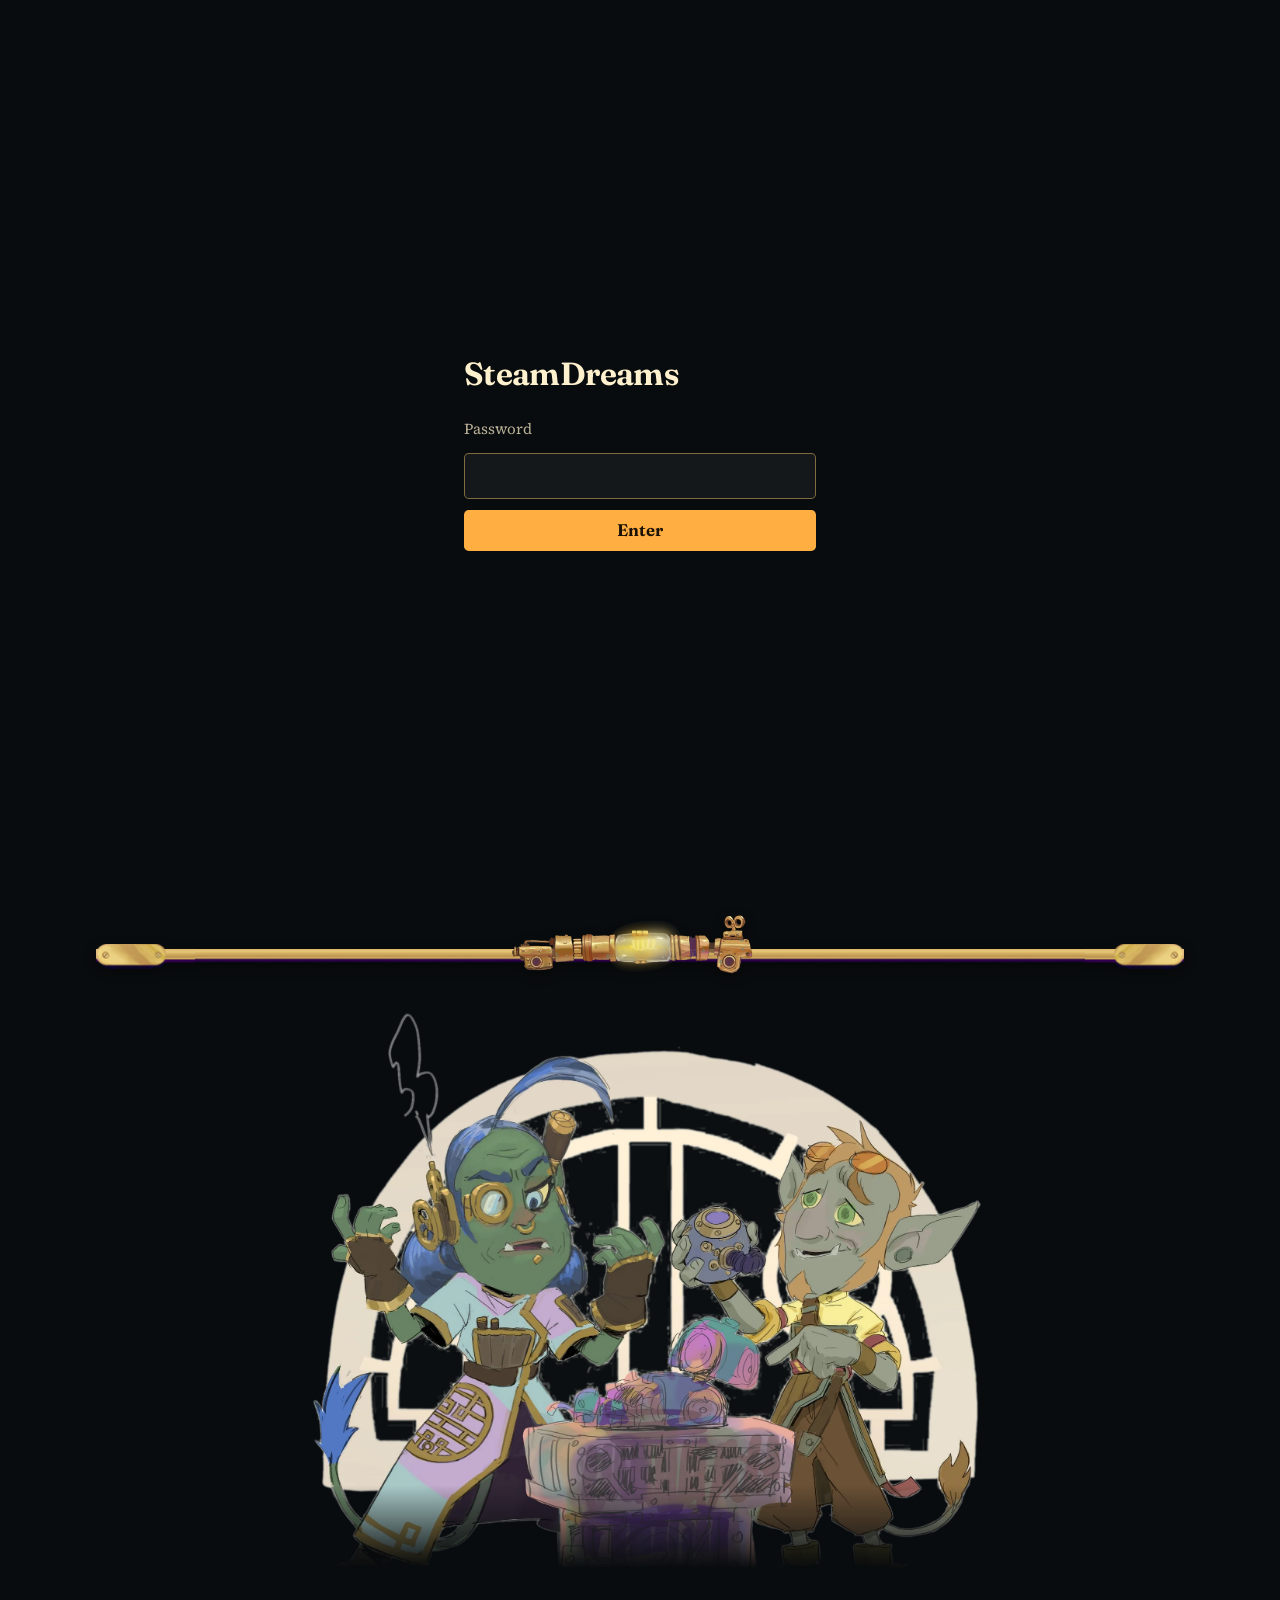
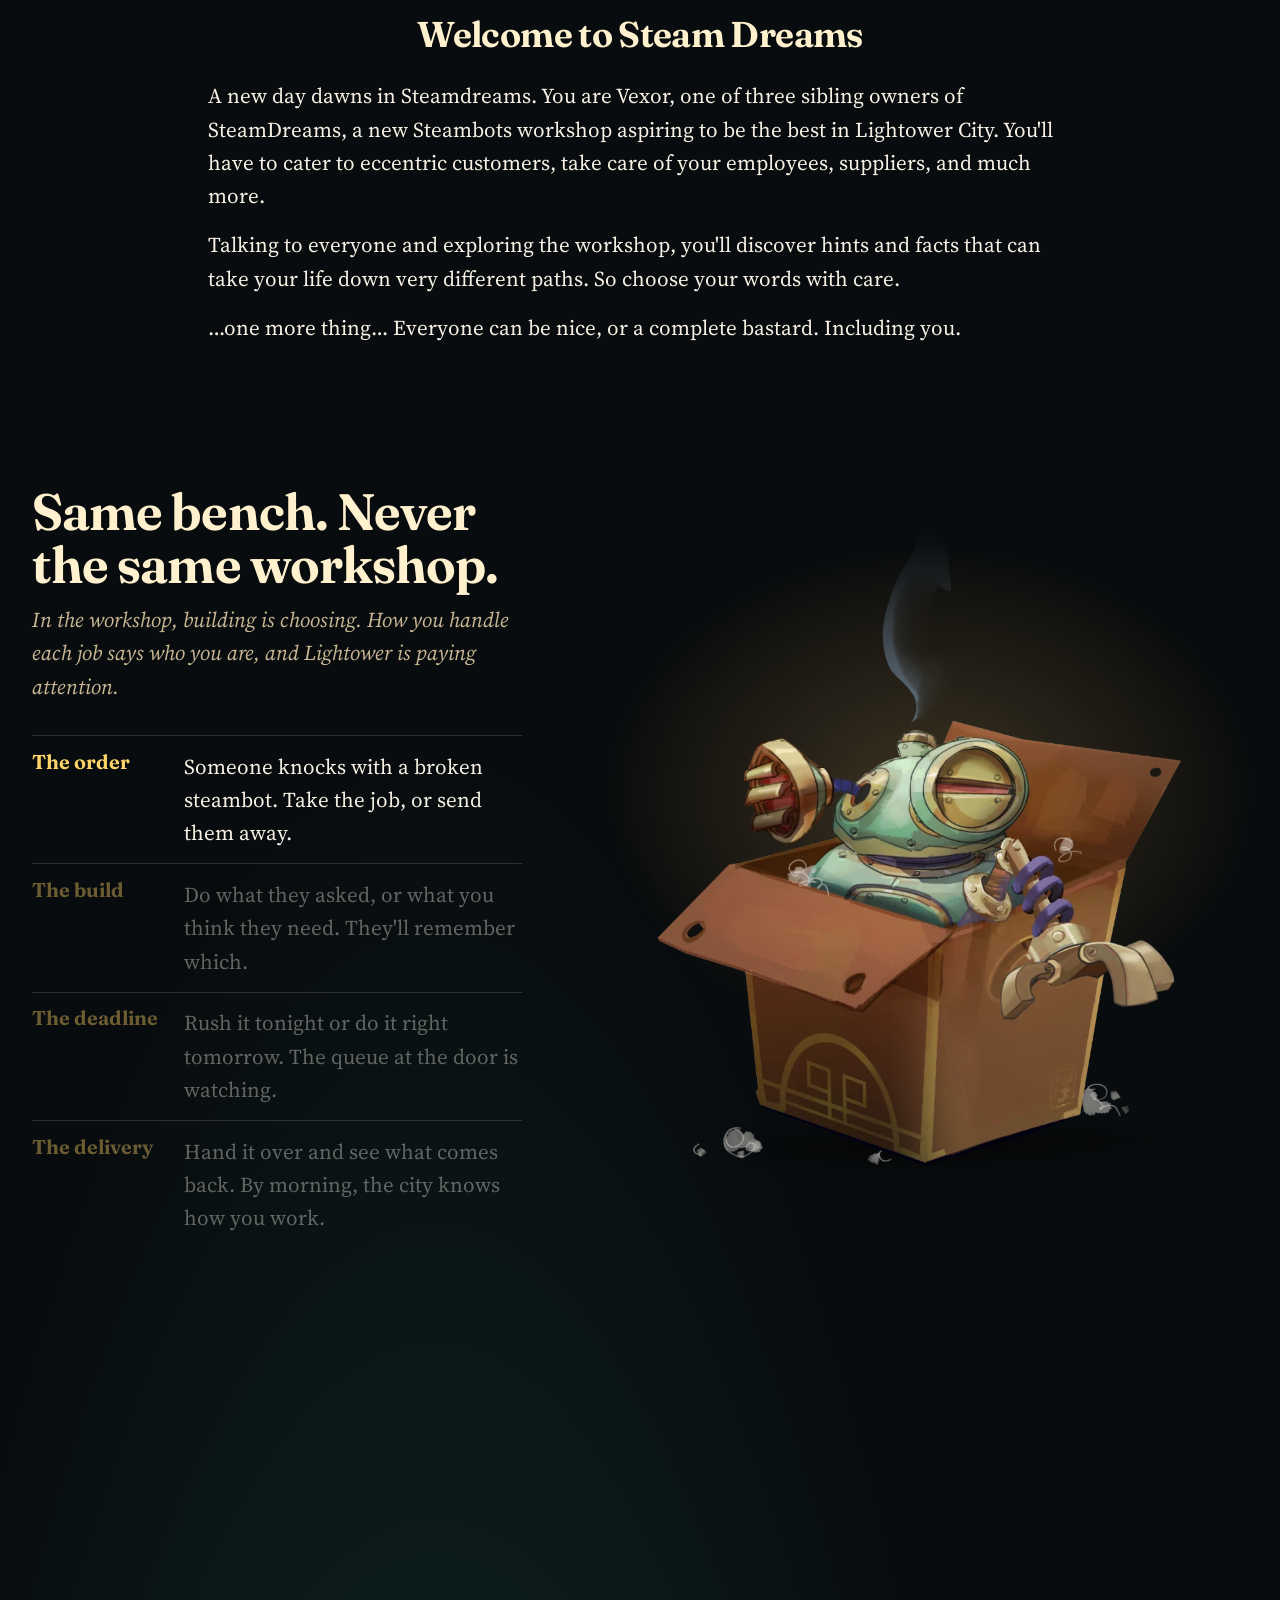
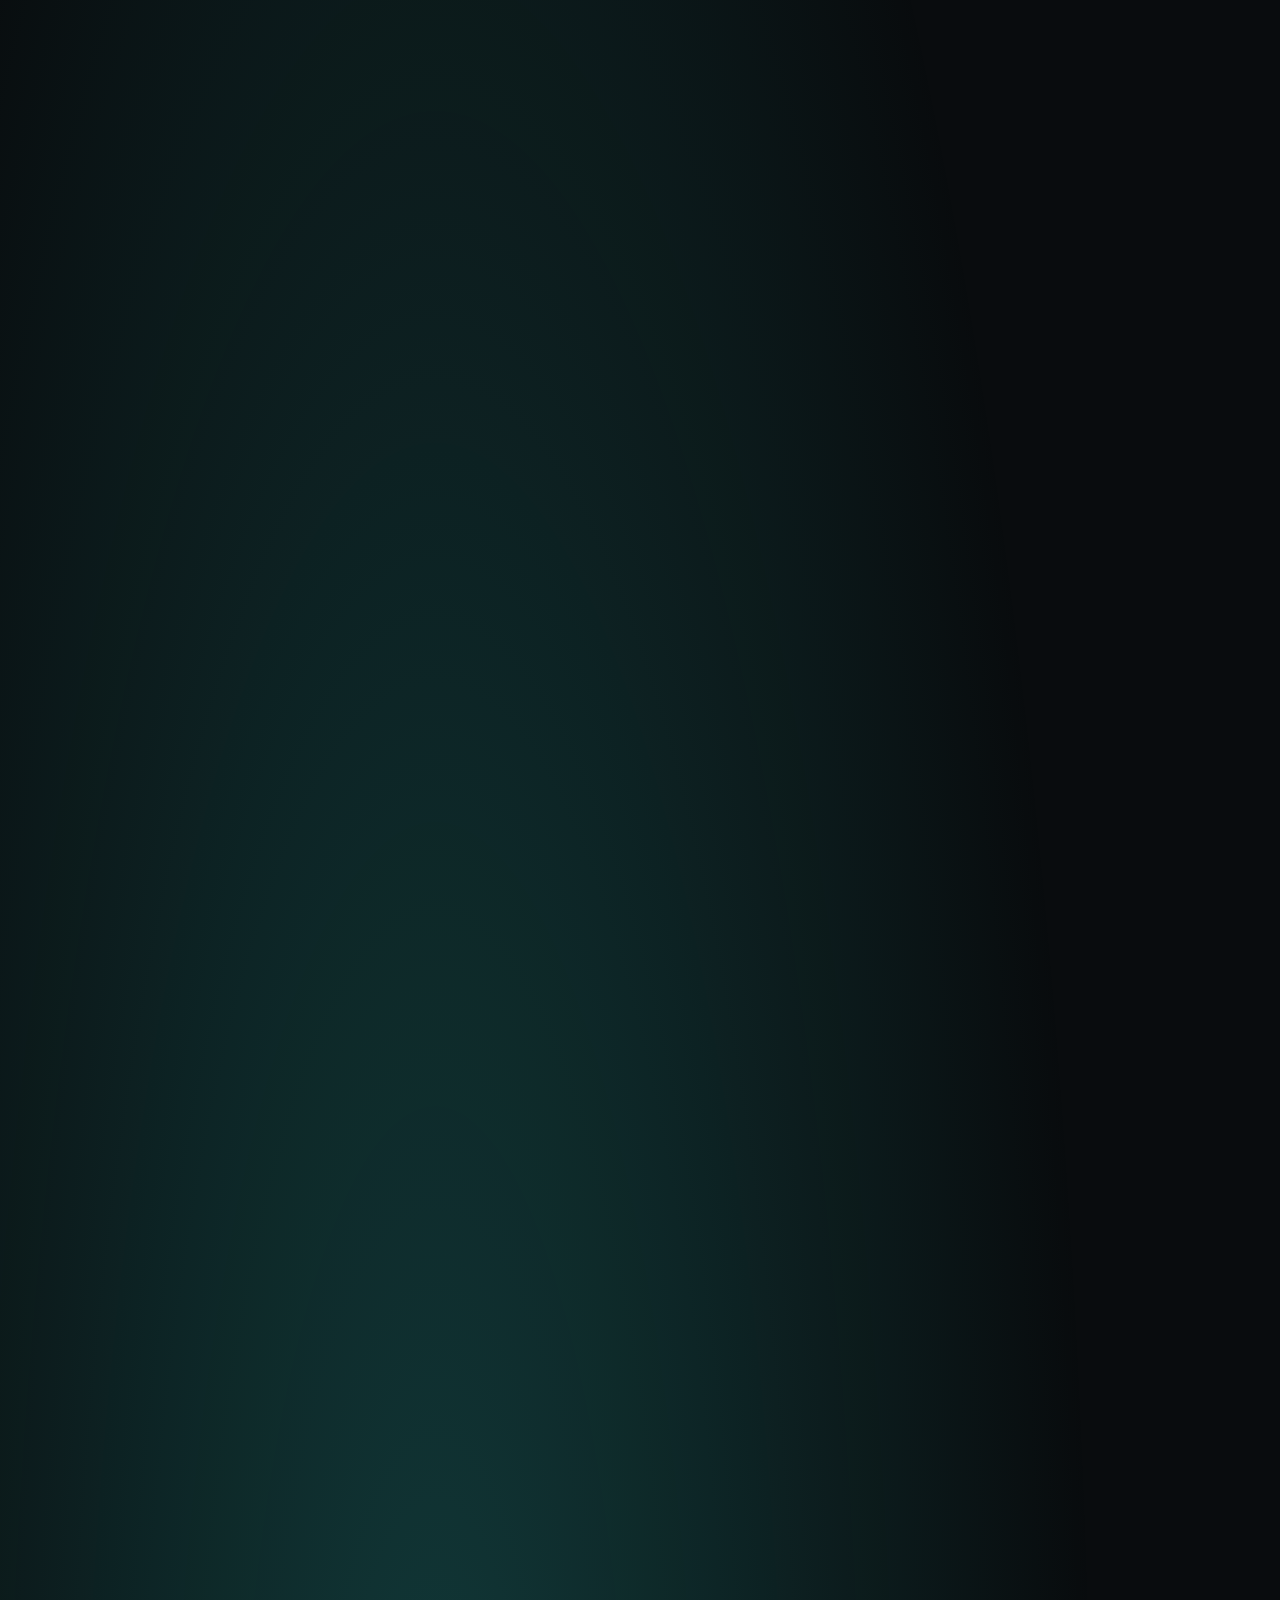
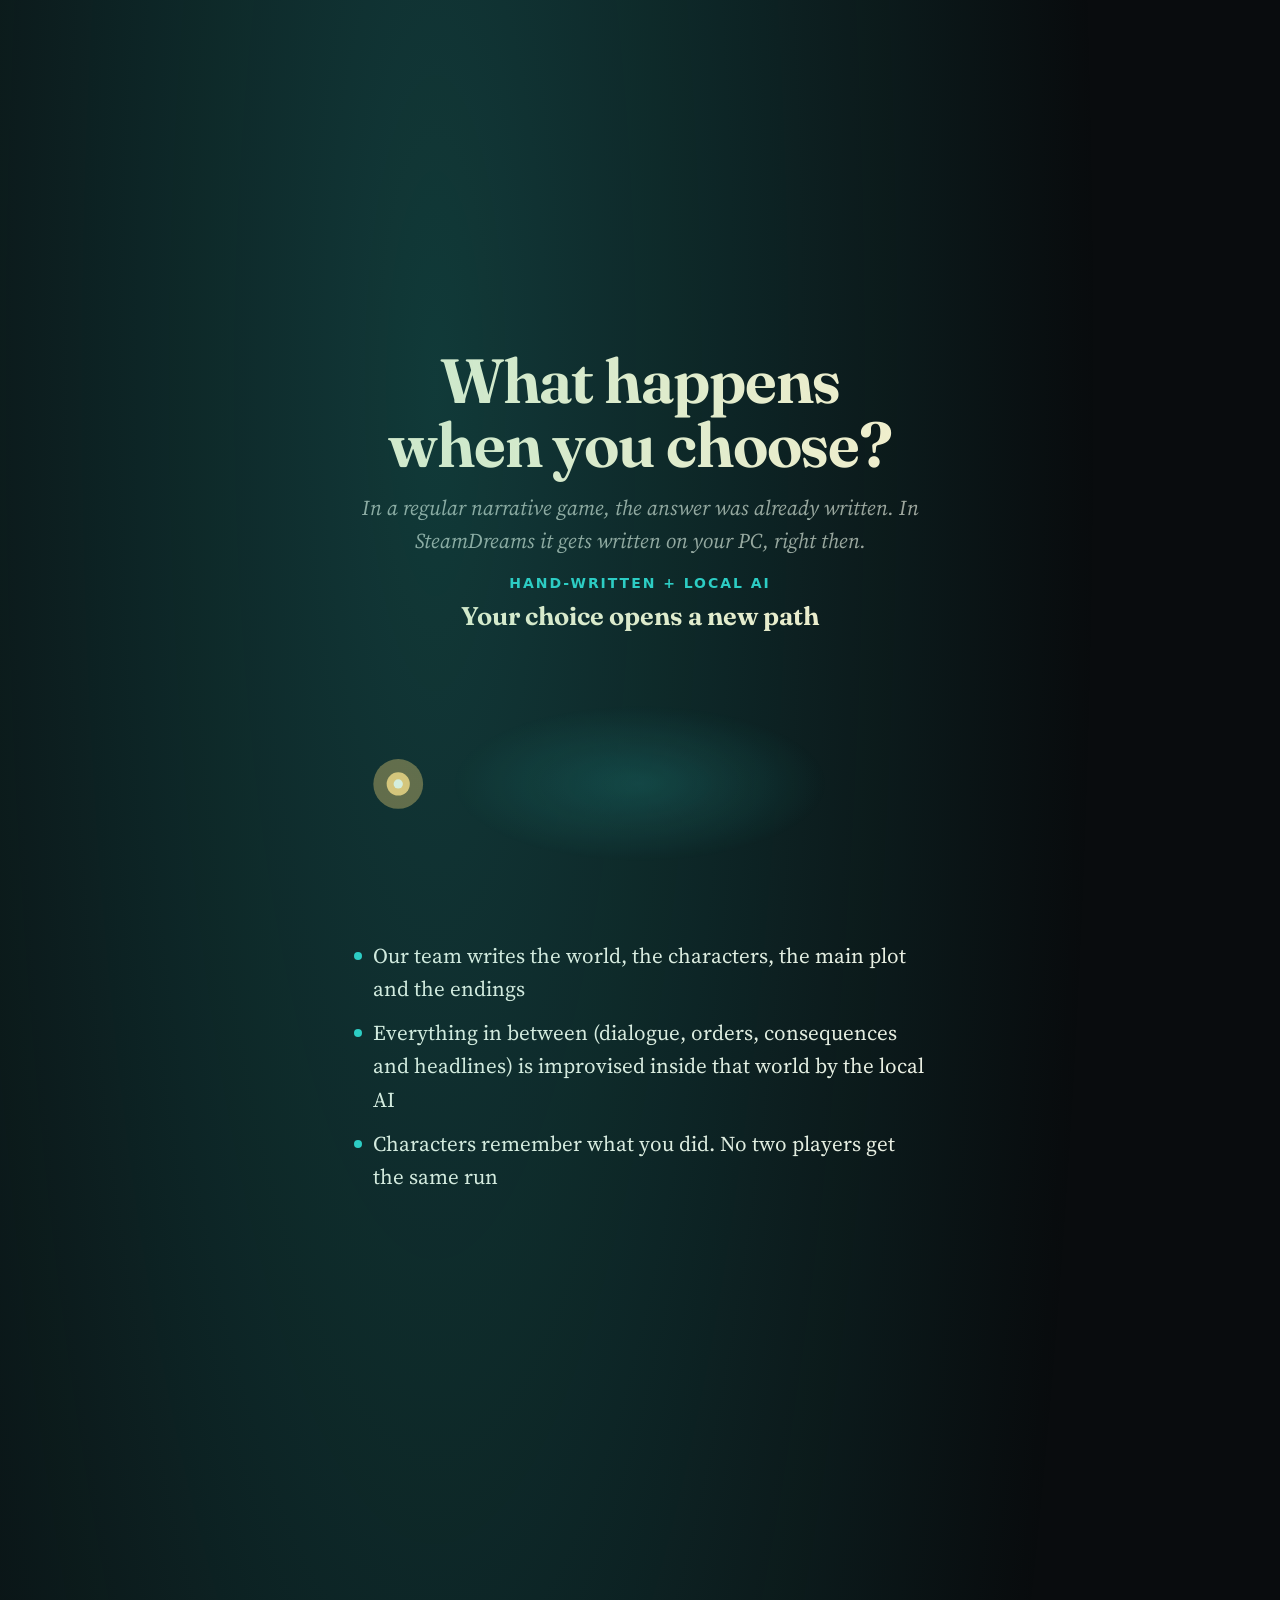
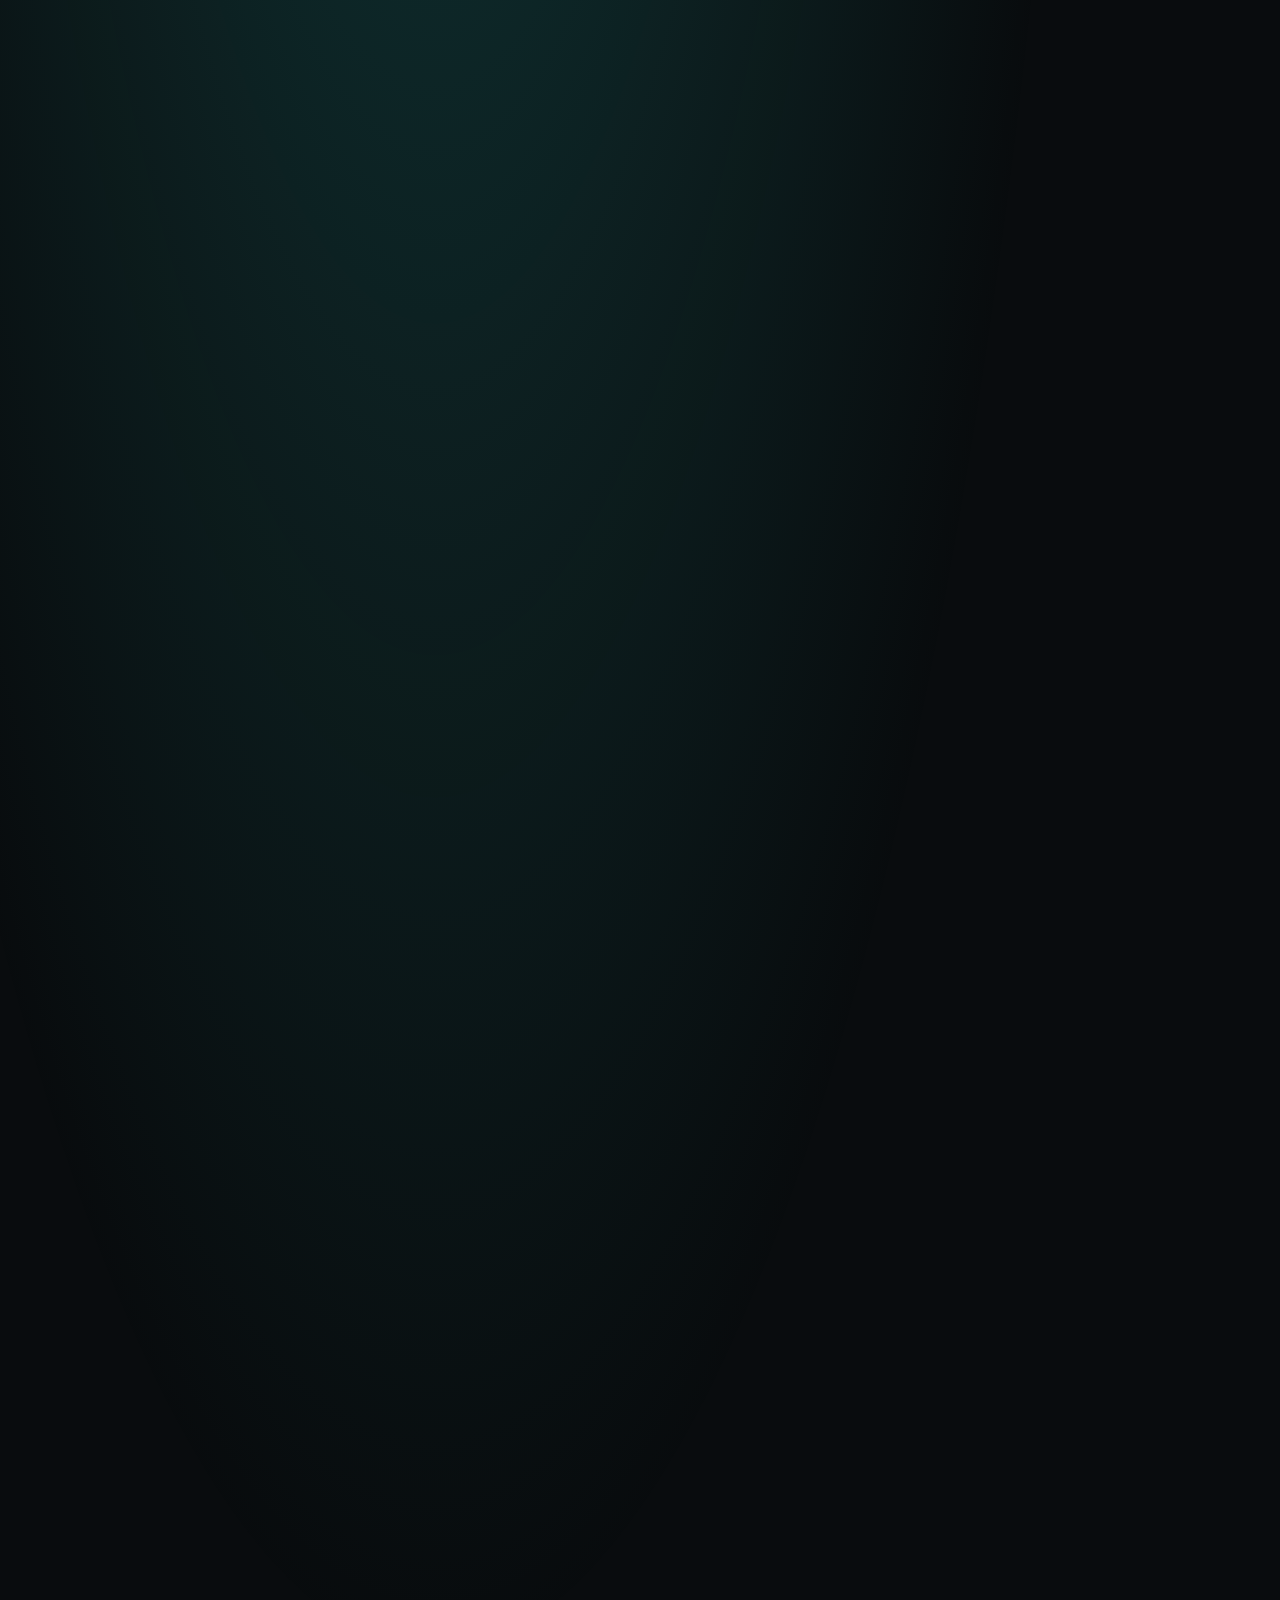
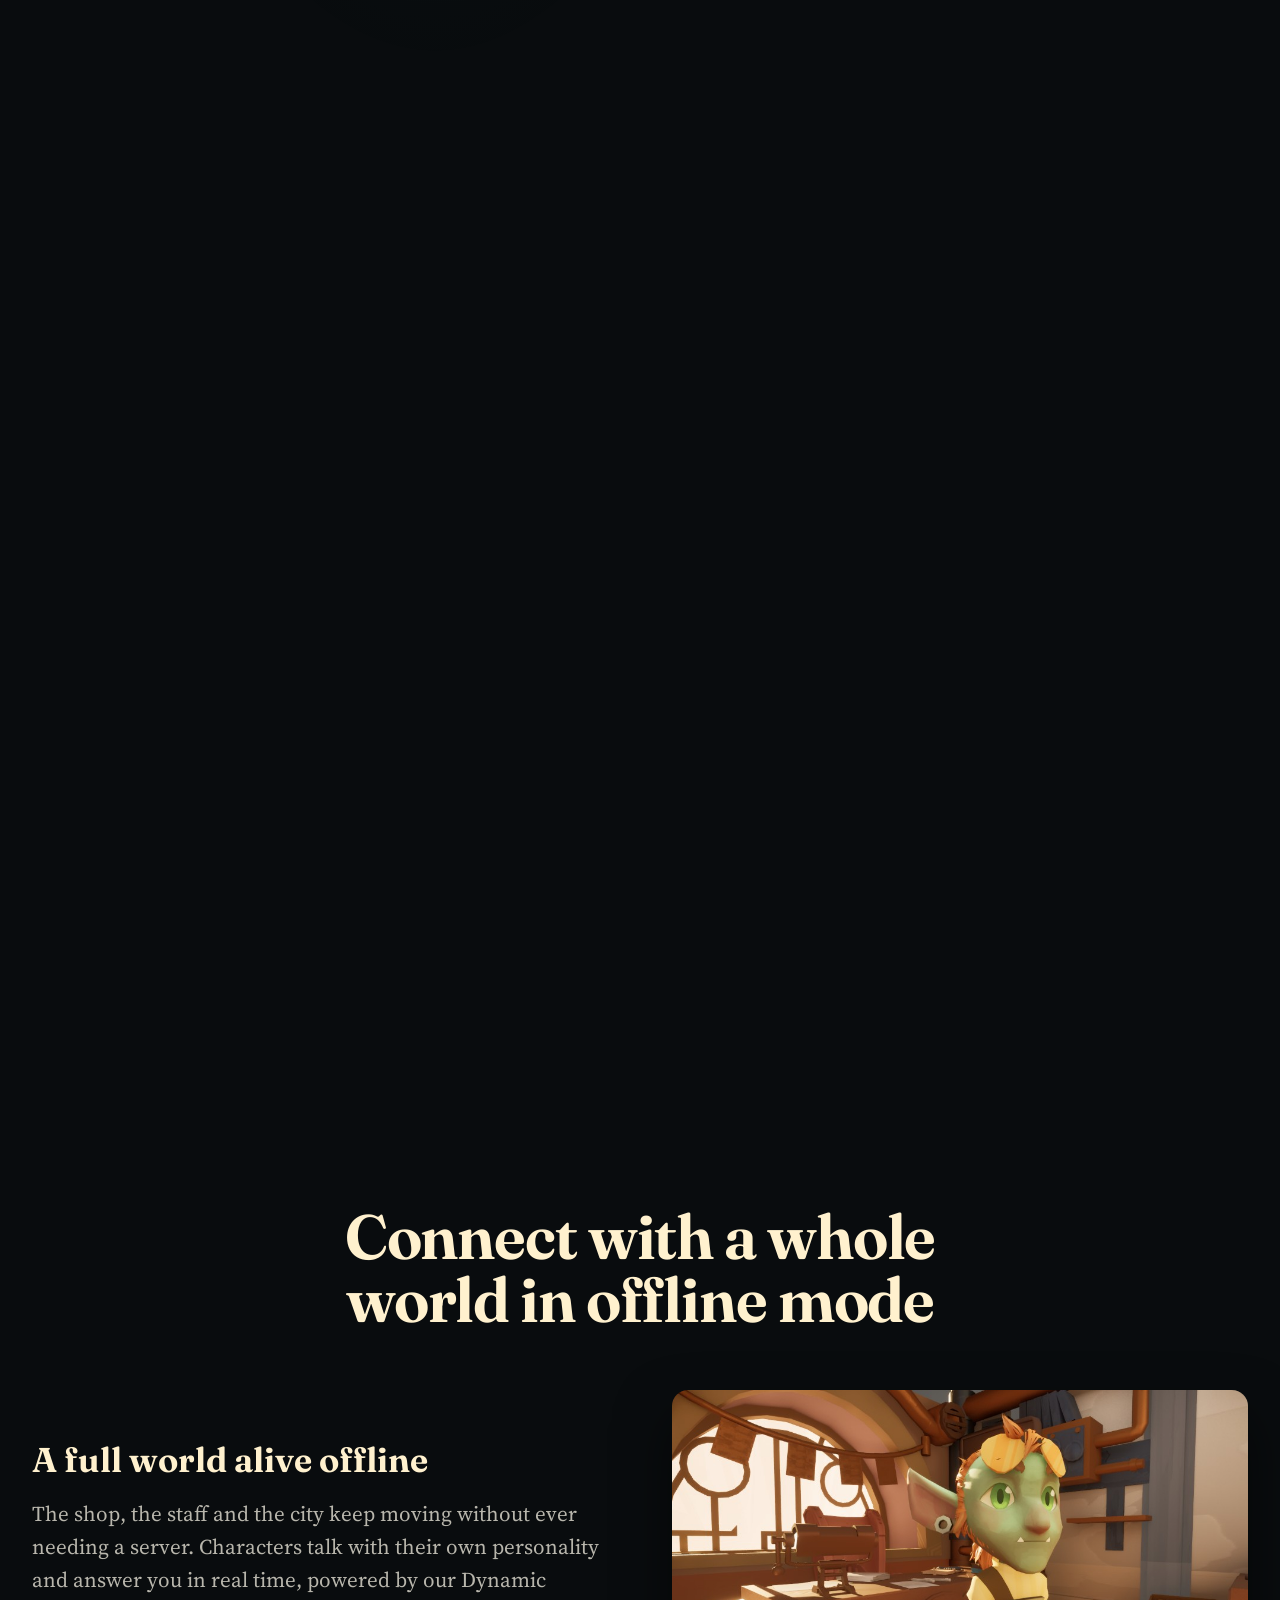
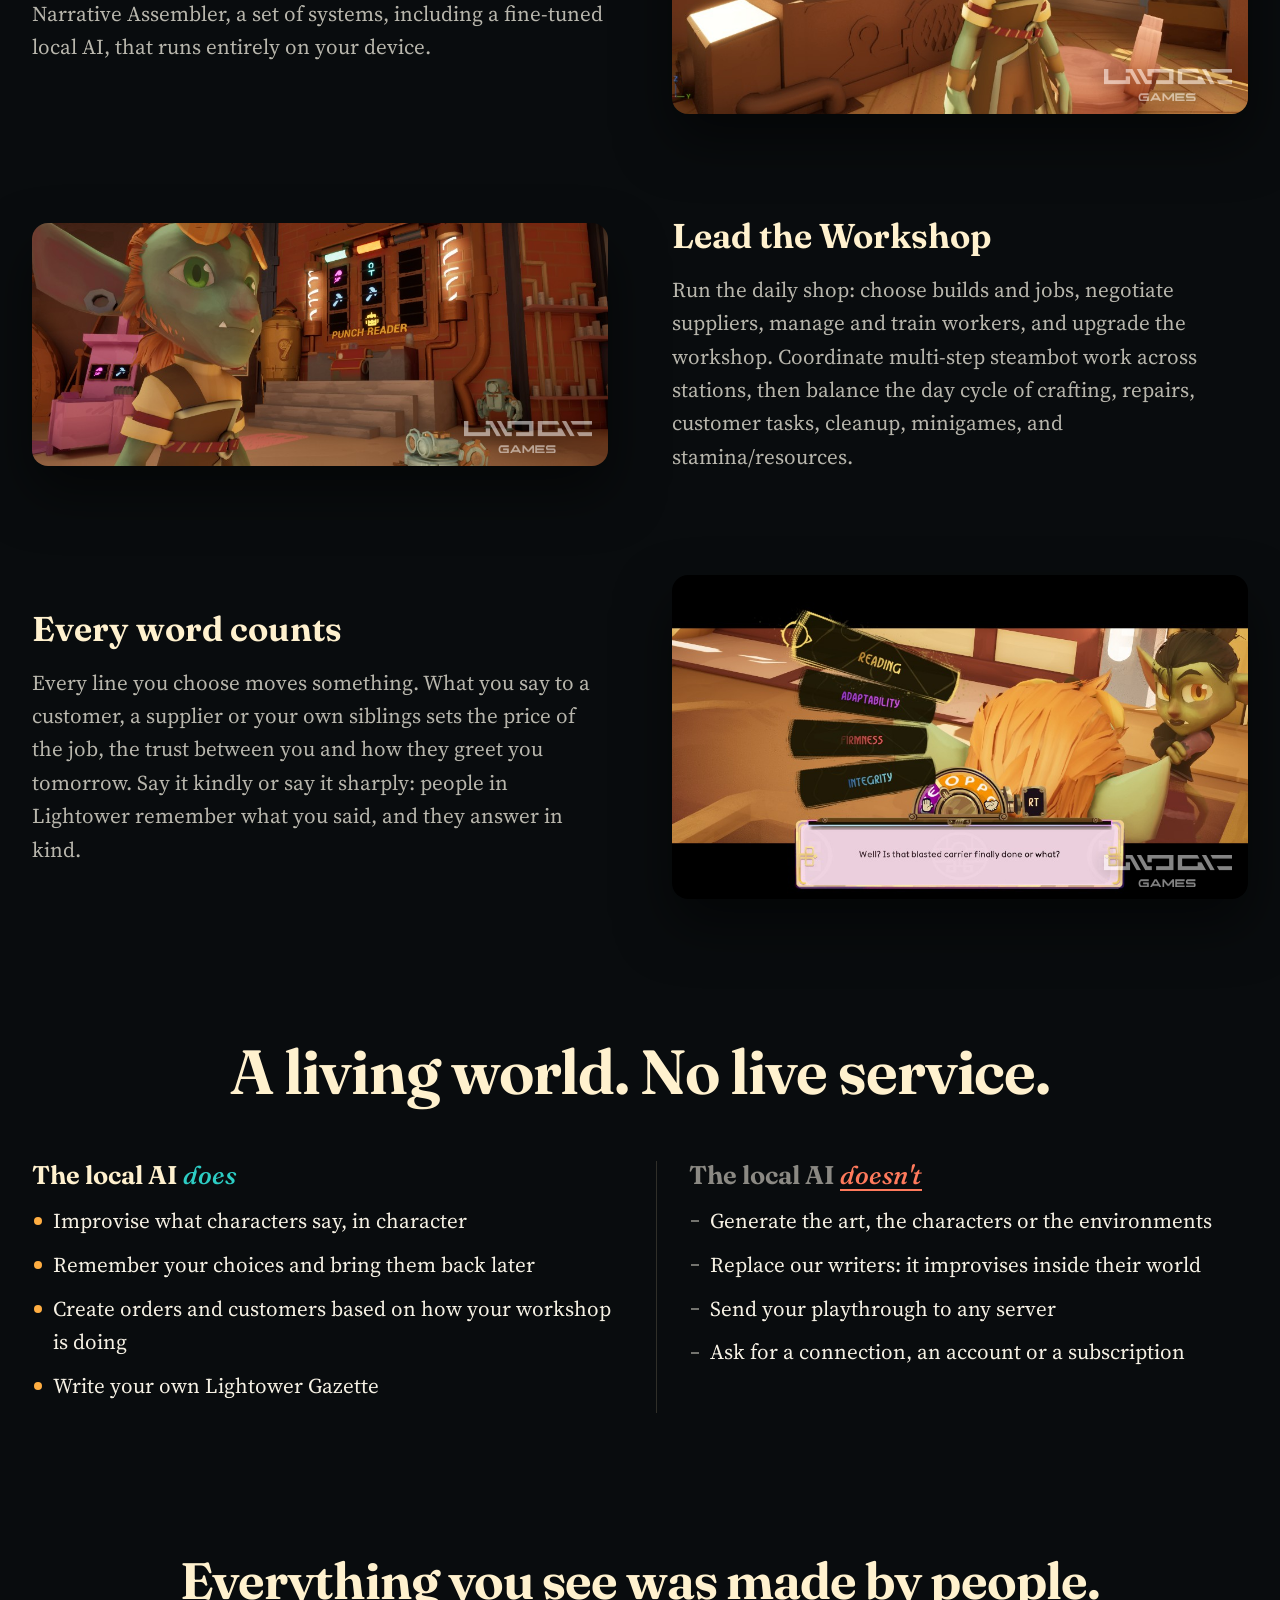
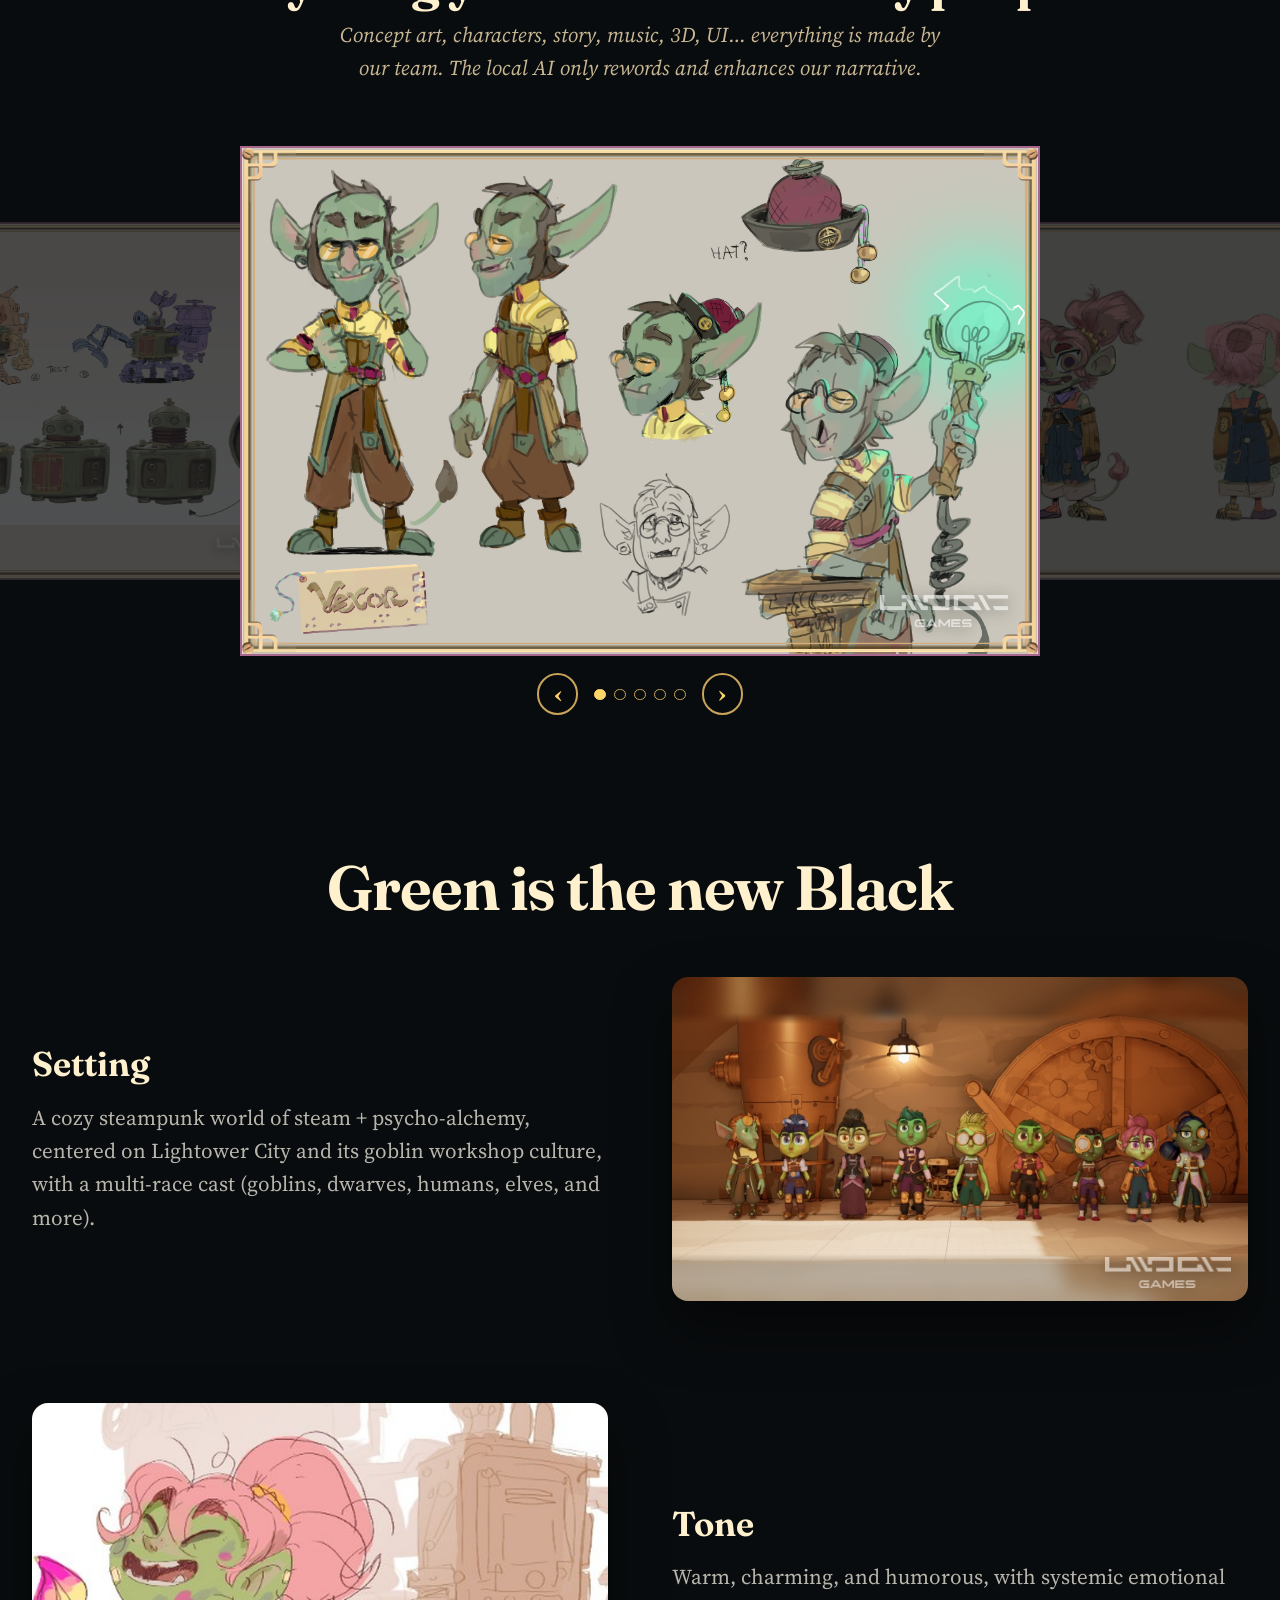
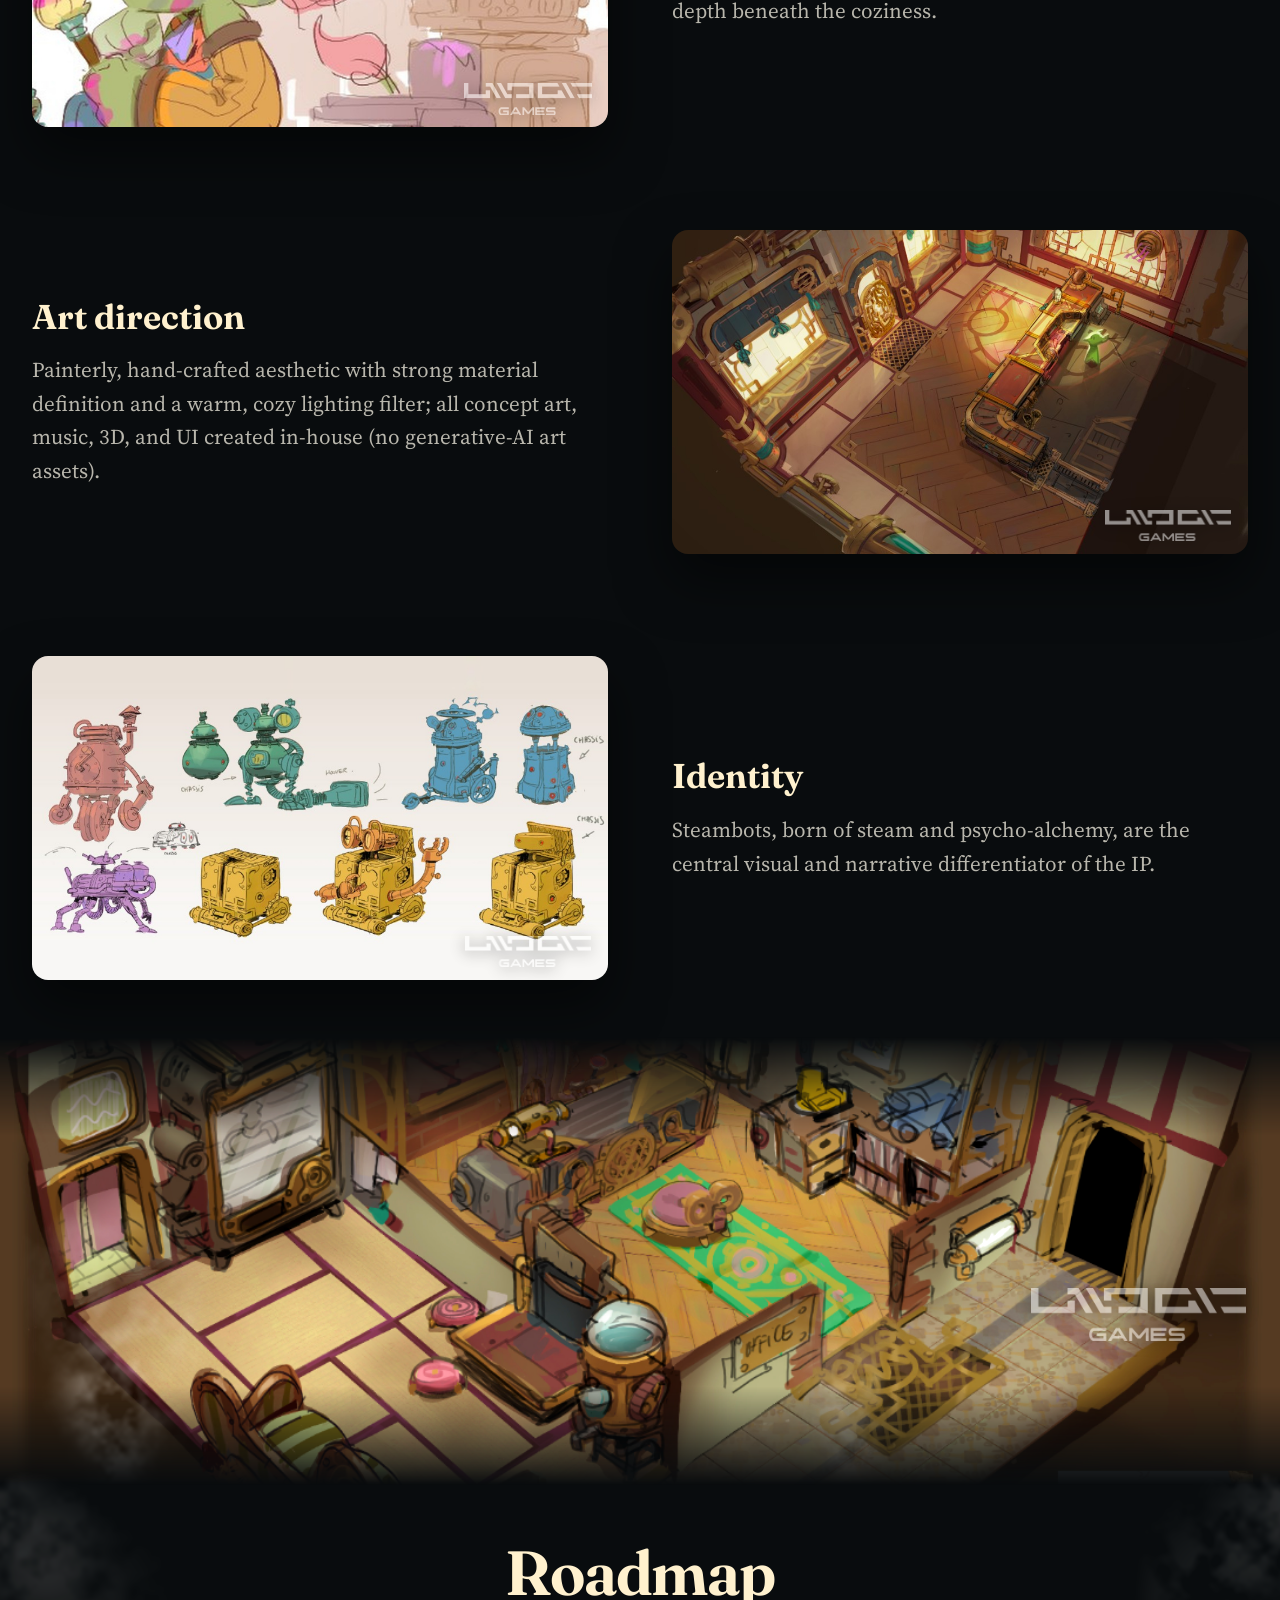
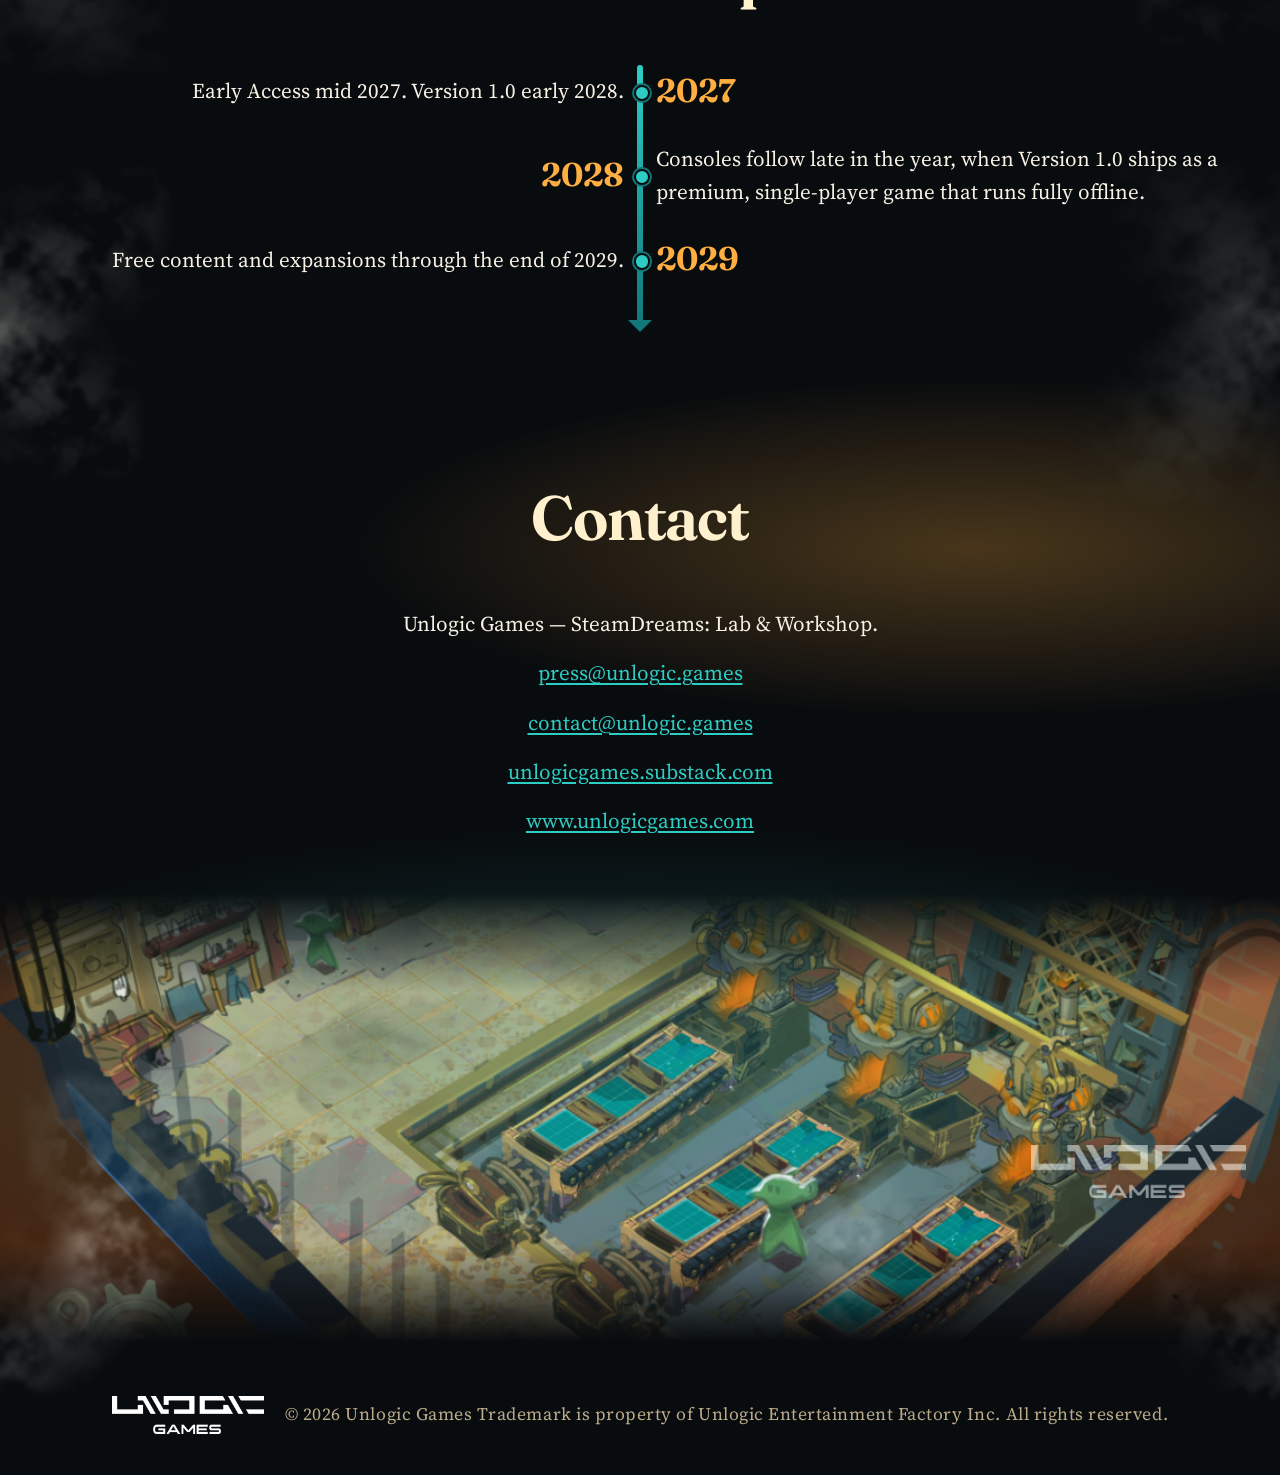
==== new/index.html @ 9e885c97 "Deploying to gh-pages from @ UNLOGIC-GAMES/unlogic.games@b2a26cf9a9a6cd92a56a789d0e7408a5c444cd74 🚀" ====
<!DOCTYPE html>
<html lang="en">
<head>
  <meta charset="utf-8">
  <meta name="viewport" content="width=device-width, initial-scale=1, viewport-fit=cover">
  <meta name="robots" content="noindex">
  <title>SteamDreams: Lab &amp; Workshop</title>
  <link rel="icon" href="favicon.ico?v=2" sizes="any">
  <link rel="shortcut icon" href="favicon.ico?v=2">
  <link rel="icon" type="image/png" sizes="32x32" href="assets/favicon-32.png?v=2">
  <link rel="icon" type="image/png" sizes="48x48" href="assets/favicon-48.png?v=2">
  <link rel="apple-touch-icon" sizes="180x180" href="assets/apple-touch-icon.png">
  <style>
    @font-face {
      font-family: Fraunces; font-style: normal; font-weight: 500 700; font-display: block;
      src: url(assets/fonts/fraunces-normal.woff2) format('woff2');
    }
    @font-face {
      font-family: Fraunces; font-style: italic; font-weight: 500; font-display: block;
      src: url(assets/fonts/fraunces-italic.woff2) format('woff2');
    }
    @font-face {
      font-family: "Source Serif 4"; font-style: normal; font-weight: 400 700; font-display: block;
      src: url(assets/fonts/source-serif-normal.woff2) format('woff2');
    }
    @font-face {
      font-family: "Source Serif 4"; font-style: italic; font-weight: 400; font-display: block;
      src: url(assets/fonts/source-serif-italic.woff2) format('woff2');
    }

    :root {
      --ink: #090c0e;
      --paper: #f6f1e4;
      --teal: #2dcdc4;
      --teal-deep: #12787c;
      --amber: #ffae42;
      --art-cream: #fff1ce;
      --mauve: #a8678f;
      --rail: min(76rem, calc(100% - 1.6rem));
      --block-gap: 2.8rem;
      --plate-hang: 2.8rem;
      --section-gap: clamp(5rem, 11vw, 9.5rem);
      --card-pad-y: clamp(1.6rem, 3vw, 2.4rem);
      --card-pad-x: clamp(1.2rem, 2.6vw, 2rem);
      --font-display: "Fraunces", "Iowan Old Style", Georgia, serif;
      --font-body: "Source Serif 4", "Iowan Old Style", Georgia, serif;
      /* One roman display weight. The italic cut of Fraunces is only 500,
         and Source Serif emphasis stops a step under the titles. */
      --display-weight: 650;
      --italic-weight: 500;
      --emphasis-weight: 600;
      --display-track: -0.018em;
    }
    * { box-sizing: border-box; }
    html, body { margin: 0; padding: 0; }
    /* Layout is sized in rem for a 1920px-wide screen. Past that, the root
       size grows with the viewport so 2K and 4K get the same composition. */
    html { font-size: clamp(100%, 100vw / 120, 200%); }
    html { scroll-behavior: smooth; }
    body {
      background: var(--ink);
      color: var(--paper);
      font-family: var(--font-body);
      font-weight: 400;
      font-size: clamp(1.14rem, 0.5vw + 1.04rem, 1.32rem);
      line-height: 1.58;
      font-synthesis: none;
      -webkit-font-smoothing: antialiased;
      -webkit-print-color-adjust: exact;
      print-color-adjust: exact;
    }
    /* Night workshop: one soot field for the whole scroll. The cream
       mid-page was eating the journal cards; lamps and grain sit behind
       them so the parchment reads as a page held up in the dark. */
    body::before {
      content: "";
      position: fixed; inset: 0; z-index: 0; pointer-events: none;
      background:
        radial-gradient(70rem 38rem at 8% 10%, rgba(255, 174, 66, .34), transparent 58%),
        radial-gradient(54rem 42rem at 94% 46%, rgba(20, 150, 148, .32), transparent 54%),
        radial-gradient(46rem 26rem at 48% 92%, rgba(45, 205, 196, .2), transparent 50%),
        radial-gradient(120% 85% at 50% 35%, transparent 48%, rgba(0, 0, 0, .32) 100%);
    }
    body::after {
      content: "";
      position: fixed; inset: 0; z-index: 0; pointer-events: none;
      opacity: .12; mix-blend-mode: overlay;
      background-image: url("data:image/svg+xml,%3Csvg xmlns='http://www.w3.org/2000/svg' width='180' height='180'%3E%3Cfilter id='n'%3E%3CfeTurbulence type='fractalNoise' baseFrequency='.85' numOctaves='4' stitchTiles='stitch'/%3E%3C/filter%3E%3Crect width='100%25' height='100%25' filter='url(%23n)'/%3E%3C/svg%3E");
    }

    .stack { position: relative; z-index: 1; width: 100%; overflow-x: clip; }

    /* Sections replace the old A4 sheets: they grow with their copy and
       share one long colour run, so the landing still reads as one scroll. */
    .page {
      position: relative;
      width: 100%;
      overflow-x: clip;
      overflow-y: visible;
    }
    .page.hero { overflow: hidden; }
    .p1, .p2, .p3 { background: transparent; }
    .p4 { background: transparent; padding-bottom: 1.2rem; }

    h1, h2 {
      font-family: var(--font-display); font-weight: var(--display-weight);
      letter-spacing: var(--display-track); margin: 0;
    }
    h1 { margin: 0; }
    .logo {
      display: block; width: var(--logo-w); max-width: 100%; height: auto; margin-inline: auto;
      filter: drop-shadow(0 0.2rem 0.3rem rgba(56, 0, 85, .22));
    }
    h2 { font-size: clamp(1.9rem, 3.4vw, 2.7rem); line-height: 1.05; color: var(--paper); }
    p { margin: 0 0 0.85em; }
    p:last-child { margin-bottom: 0; }
    em { font-style: italic; color: var(--amber); }
    .k { font-weight: var(--emphasis-weight); color: var(--amber); }
    .strap { display: block; width: min(27rem, 42vw); height: auto; margin: 0 auto; }

    .rail {
      position: relative; z-index: 12;
      width: var(--rail);
      margin-inline: auto;
    }
    .pair { display: grid; grid-template-columns: 1fr 1fr; gap: 1.4rem; align-items: stretch; }
    .pair .pane { display: flex; flex-direction: column; min-height: 0; }
    .pair .pane > .card { flex: 1; }
    .cols { column-count: 2; column-gap: 1.6rem; }
    .cols p { break-inside: auto; orphans: 2; widows: 2; }

    .card {
      position: relative;
      border-style: solid; border-color: transparent;
      border-width: var(--card-pad-y) var(--card-pad-x);
      border-image: url(assets/images/ui/journal-page.png) 156 101 107 128 fill / var(--card-pad-y) var(--card-pad-x) / 0 stretch;
      color: #1b2124;
    }
    .card p { margin-bottom: 0.75em; }
    .card h2 {
      color: #c44a16; font-size: clamp(1.75rem, 2.8vw, 2.25rem); margin-bottom: 0.7em;
      text-align: center; text-wrap: balance;
    }
    /* Plate sits on the parchment's top edge: a little brass above the
       card, a little cream under it, and the copy starts below the plate
       so the title never covers a line. Pair cards use the same cap —
       a full-pane plate is tall enough to swallow the first paragraph. */
    .card h2.plated {
      position: absolute; left: 50%;
      top: calc(-1 * var(--card-pad-y));
      width: min(40rem, 84%); margin: 0;
      transform: translate(-50%, -40%);
      z-index: 3;
    }
    .card:has(> h2.plated) { padding-top: 7.4rem; }
    .pair .card h2.plated { width: min(32rem, 92%); }
    .card h2.plated > img { display: block; width: 100%; }
    .card h2.plated > span {
      position: absolute; left: 13%; right: 13%; top: 21%; bottom: 23%;
      display: flex; align-items: center; justify-content: center;
      text-align: center; text-wrap: balance;
      font-size: clamp(1.45rem, 2.5vw, 2.05rem); line-height: 1.18;
      font-style: italic; font-weight: var(--italic-weight);
      color: #ffd56a; letter-spacing: 0.012em;
      text-shadow: 0 0 0.55em rgba(255, 196, 80, .45);
    }
    .card .k { color: #c44a16; }
    .card em { color: var(--teal-deep); }
    .card a {
      color: var(--teal-deep);
      text-decoration: underline;
      text-underline-offset: 0.14em;
      text-decoration-thickness: 0.08em;
      word-break: break-word;
    }
    .card a:hover { color: #c44a16; }
    .card .turn { margin-bottom: 0.5em; }
    .card .aside { font-style: italic; color: #5d5347; margin-bottom: 0.15em; }

    .concepts { display: flex; flex-direction: column; gap: 1.8rem; }
    .concept {
      display: flex;
      gap: 1rem 1.3rem;
      align-items: center;
      margin: 0;
    }
    .concept:nth-child(even) { flex-direction: row-reverse; }
    .concept-copy, .concept .shots { flex: 1 1 0; min-width: 0; }
    /* Sub-header from the PSD: dashed rule above, pink-to-teal brush
       swiped behind the words only. */
    .concept-copy h3 {
      margin: 0 0 0.5em;
      padding-top: 0.55em;
      background: url(assets/images/ui/dash.png) left top / auto 0.22rem repeat-x;
      font-family: var(--font-display);
      font-weight: var(--display-weight);
      font-size: clamp(1.72rem, 2.8vw, 2.15rem);
      line-height: 1.15;
      color: #b8364f;
      text-wrap: balance;
    }
    .concept-copy h3 > span {
      position: relative; isolation: isolate;
      display: inline-block;
      padding: 0 0.45em 0 0.1em;
    }
    .concept-copy h3 > span::before {
      content: "";
      position: absolute; z-index: -1;
      left: -0.25em; right: -0.2em; top: 0.12em; bottom: -0.08em;
      background: url(assets/images/ui/brush.png) center / 100% 100% no-repeat;
    }
    .concept-copy p { margin: 0; }
    .concept .shots {
      display: flex;
      flex-direction: column;
    }
    .concept .shots.slides {
      display: grid;
    }
    .concept .shot {
      position: relative;
      margin: 0;
      overflow: hidden;
    }
    .concept .shot.tight img {
      transform: scale(var(--zoom, 1.55));
      transform-origin: var(--focus, 50% 40%);
      object-position: var(--focus, 50% 40%);
    }
    .concept .shots.slides .shot {
      grid-area: 1 / 1;
      opacity: 0;
      transition: opacity 1.1s ease;
    }
    .concept .shots.slides .shot.on { opacity: 1; z-index: 1; }
    .concept .shot img {
      display: block; width: 100%; height: auto;
      aspect-ratio: var(--ratio, 16 / 9);
      object-fit: cover; object-position: center;
    }
    @media (prefers-reduced-motion: reduce) {
      .concept .shots.slides .shot { transition: none; }
    }

    .timeline {
      position: relative;
      list-style: none;
      margin: 1.5rem 0 0;
      padding: 0.2rem 0 2.2rem;
    }
    .timeline::before {
      content: "";
      position: absolute;
      left: 50%;
      top: 0.2rem;
      bottom: 1.35rem;
      width: 0.42rem;
      margin-left: -0.21rem;
      background: linear-gradient(var(--teal), var(--teal-deep));
      border-radius: 1rem;
    }
    .timeline::after {
      content: "";
      position: absolute;
      left: 50%;
      bottom: 0.1rem;
      width: 0;
      height: 0;
      margin-left: -0.78rem;
      border: 0.78rem solid transparent;
      border-top-color: var(--teal-deep);
    }
    .mile {
      position: relative;
      display: grid;
      grid-template-columns: 1fr 1fr;
      gap: 2rem;
      align-items: center;
      margin: 0 0 1.55rem;
    }
    .mile::after {
      content: "";
      position: absolute;
      left: 50%;
      top: 50%;
      width: 0.78rem;
      height: 0.78rem;
      margin: -0.39rem 0 0 -0.39rem;
      background: var(--teal);
      border: 0.16rem solid #f3ead6;
      border-radius: 50%;
      box-shadow: 0 0 0 0.12rem var(--teal-deep);
      z-index: 1;
    }
    .mile .year {
      font-family: var(--font-display);
      font-weight: var(--display-weight);
      font-size: clamp(1.6rem, 2.6vw, 2.05rem);
      color: #c44a16;
    }
    .mile p { margin: 0; }
    .mile:nth-child(odd) .year { order: 2; }
    .mile:nth-child(odd) p { order: 1; text-align: right; }
    .mile:nth-child(even) .year { text-align: right; }
    .mile:nth-child(even) p { order: 2; }

    /* The welcome page hangs from a brass rail (PSD caps + tube) with the
       steam rod clamped on its middle. The rail's tube sits at 22–75% of
       the cap height, which is what the repeat-x layer lines up with. */
    .hanger {
      --bar-h: clamp(1.25rem, 2.1vw, 1.7rem);
      position: absolute; z-index: 6;
      left: calc(-1 * var(--card-pad-x) - clamp(0.5rem, 2vw, 1.6rem));
      right: calc(-1 * var(--card-pad-x) - clamp(0.5rem, 2vw, 1.6rem));
      top: calc(-1 * var(--card-pad-y) - var(--bar-h) * 0.5);
      height: var(--bar-h);
      background:
        url(assets/images/ui/bar-cap.png) left center / auto 100% no-repeat,
        url(assets/images/ui/bar-cap-r.png) right center / auto 100% no-repeat,
        url(assets/images/ui/bar.png) 0 46% / auto 52.7% repeat-x;
      filter: drop-shadow(0 0.3rem 0.35rem rgba(0, 0, 0, .45));
    }
    .rod {
      display: block; position: absolute; z-index: 1;
      left: 50%; top: 50%;
      width: min(15rem, 52vw);
      transform: translate(-53.3%, -72%);
    }
    .card.welcome { padding: 0.5rem clamp(0rem, 4.5vw, 3.6rem) 0.9rem; }
    .rod img { display: block; width: 100%; height: auto; }
    .rod-on {
      position: absolute; left: 0; top: 0; width: 100%;
      opacity: 0; transition: opacity .5s ease;
      animation: flicker 5.6s infinite;
      -webkit-mask-image: radial-gradient(ellipse 78% 95% at 50% 50%, #000 0%, #000 10%, rgba(0,0,0,.72) 26%, rgba(0,0,0,.38) 48%, rgba(0,0,0,.14) 70%, transparent 100%);
      mask-image: radial-gradient(ellipse 78% 95% at 50% 50%, #000 0%, #000 10%, rgba(0,0,0,.72) 26%, rgba(0,0,0,.38) 48%, rgba(0,0,0,.14) 70%, transparent 100%);
      -webkit-mask-size: 100% 100%; mask-size: 100% 100%;
    }
    @keyframes flicker {
      0%, 18%, 22%, 25%, 53%, 57%, 100% { filter: brightness(1); }
      20% { filter: brightness(.45); }
      23% { filter: brightness(1.2); }
      55% { filter: brightness(.35); }
      58% { filter: brightness(1.08); }
      76% { filter: brightness(.82); }
      79% { filter: brightness(1); }
      91% { filter: brightness(.7); }
      93% { filter: brightness(1.05); }
    }
    @media (prefers-reduced-motion: reduce) {
      .rod-on { transition: none; animation: none; }
    }

    .seal {
      position: absolute; z-index: 4; right: 0.2rem; bottom: 0;
      width: min(6.5rem, 22vw);
    }

    /* Cover: the lockup sits on the painting itself. The art's flat paper
       is tiled upward (tools/make_web_assets.py) so the logo gets clean
       sky, the brass frame rides the top and sides, and the stage cream
       matches that paper so wide screens get margins, not a cropped cast. */
    .hero {
      --mast-frame: clamp(2.8rem, 7.4vw, 6rem);
      --logo-w: min(40rem, 62vw);
    }
    .stage {
      position: relative;
      height: min(82.25vw, 62rem);
      background: var(--art-cream);
    }
    .stage::before, .stage::after {
      content: "";
      position: absolute; pointer-events: none;
    }
    .stage::before {
      inset: 0; z-index: 15;
      border-style: solid; border-color: transparent;
      border-width: var(--mast-frame) var(--mast-frame) 0;
      border-image: url(assets/images/ui/frame.png) 277 273 / var(--mast-frame) var(--mast-frame) 0 / 0 stretch;
      -webkit-mask-image: linear-gradient(to bottom, #000 62%, transparent 92%);
      mask-image: linear-gradient(to bottom, #000 62%, transparent 92%);
    }
    .stage::after {
      left: 0; right: 0; bottom: 0; height: 34%; z-index: 4;
      background: linear-gradient(to bottom, rgba(56, 0, 85, 0), rgba(56, 0, 85, .3) 46%, rgba(26, 6, 34, .85) 80%, var(--ink));
    }
    .bleed {
      position: absolute; inset: 0; width: 100%; height: 100%;
      object-fit: contain; object-position: center bottom; display: block;
    }
    .hero-mark {
      position: absolute; z-index: 14; left: 0; right: 0;
      top: calc(var(--mast-frame) * 0.4);
      display: flex; flex-direction: column; align-items: center;
    }
    .hero-mark .strap { margin-top: calc(var(--logo-w) * -0.035); }
    .p2 { margin-top: 0; padding-top: 0; }

    .band, .daynight {
      position: relative;
      width: 100%;
      height: clamp(16rem, 42vw, 28rem);
      margin: var(--block-gap) 0 0;
      -webkit-mask-image: linear-gradient(to bottom, transparent 0%, #000 22%, #000 78%, transparent 100%);
      mask-image: linear-gradient(to bottom, transparent 0%, #000 22%, #000 78%, transparent 100%);
      -webkit-mask-size: 100% 100%; mask-size: 100% 100%;
    }
    .band > img:not(.vapor), .daynight > img:not(.vapor) {
      position: absolute; inset: 0; width: 100%; height: 100%;
      object-fit: cover; object-position: center 47%;
      filter: saturate(1.2) contrast(1.05);
    }
    .band > .vapor, .daynight > .vapor { z-index: 5; }
    .daynight > .night {
      opacity: 0;
      transition: opacity 2.1s cubic-bezier(.4, 0, .2, 1) .3s;
    }
    @media (prefers-reduced-motion: reduce) {
      .daynight > .night { transition: none; }
    }
    .day-wash-top, .day-wash-bot {
      position: absolute; left: 0; right: 0; z-index: 4; pointer-events: none;
    }
    .day-wash-top, .day-wash-bot { display: none; }

    /* Concept sheets get a proper framed carousel: the centre sheet at
       full strength, its neighbours peeking in the dark either side. */
    .reel {
      position: relative; z-index: 12;
      margin: calc(var(--block-gap) + 0.6rem) 0 0;
      padding: 0.4rem 0 1.6rem;
      overflow: hidden;
      touch-action: pan-y;
    }
    .reel-stage {
      position: relative;
      width: min(50rem, 74vw);
      aspect-ratio: 1251 / 798;
      margin: 0 auto;
    }
    .reel .slide {
      position: absolute; inset: 0; margin: 0;
      border: 0.18rem solid var(--mauve);
      background: #e6ded2;
      opacity: 0;
      transform: scale(.6);
      pointer-events: none;
      transition: transform .9s cubic-bezier(.3, .7, .2, 1), opacity .9s ease, filter .9s ease;
    }
    .reel .slide > img {
      display: block; width: 100%; height: 100%;
      object-fit: contain;
    }
    .reel .slide.on { opacity: 1; transform: none; z-index: 3; pointer-events: auto; }
    .reel .slide.prev, .reel .slide.next {
      opacity: .55; z-index: 2; pointer-events: auto; cursor: pointer;
      filter: brightness(.55) saturate(.8);
    }
    .reel .slide.prev { transform: translateX(-74%) scale(.7); }
    .reel .slide.next { transform: translateX(74%) scale(.7); }
    .reel .slide.prev:hover, .reel .slide.next:hover { filter: brightness(.75) saturate(.9); }
    .reel-nav {
      display: flex; align-items: center; justify-content: center; gap: 1rem;
      margin-top: 1.1rem;
    }
    .reel-btn {
      width: 2.6rem; height: 2.6rem; padding: 0;
      display: flex; align-items: center; justify-content: center;
      border-radius: 50%;
      border: 0.14rem solid #c9a45a;
      background: rgba(9, 12, 14, .7);
      color: #ffd56a;
      font: var(--display-weight) 1.5rem/1 var(--font-display);
      cursor: pointer;
    }
    .reel-btn:hover, .reel-btn:focus-visible { background: #2a1f12; color: #fff1ce; }
    .reel-dots { display: flex; gap: 0.55rem; }
    .reel-dots button {
      width: 0.7rem; height: 0.7rem; padding: 0;
      border-radius: 50%;
      border: 0.1rem solid #c9a45a;
      background: transparent;
      cursor: pointer;
    }
    .reel-dots button[aria-current="true"] { background: #ffd56a; border-color: #ffd56a; }
    @media (prefers-reduced-motion: reduce) {
      .reel .slide { transition: none; }
    }

    /* Full-screen viewer for carousel and feature art, on the page itself. */
    .reel .slide.on, .concept .shot { cursor: zoom-in; }
    html.viewing { overflow: hidden; }
    .viewer {
      position: fixed; inset: 0; z-index: 100;
      display: flex; flex-direction: column; align-items: center; justify-content: center;
      gap: 0.8rem;
      padding: max(3.6rem, env(safe-area-inset-top, 0px)) 0.6rem max(1.4rem, env(safe-area-inset-bottom, 0px));
      background: rgba(9, 12, 14, .94);
      opacity: 0; visibility: hidden;
      transition: opacity .25s ease, visibility 0s linear .25s;
    }
    .viewer.open { opacity: 1; visibility: visible; transition: opacity .25s ease; }
    .viewer-pan {
      display: flex; max-width: 100%;
      overflow: auto; overscroll-behavior: contain;
    }
    .viewer img {
      display: block; flex: none; margin: auto;
      max-width: calc(100vw - 1.2rem); max-height: calc(100vh - 9rem); max-height: calc(100svh - 9rem);
      border: 0.18rem solid var(--mauve);
      box-shadow: 0 1rem 3rem rgba(0, 0, 0, .6);
    }
    /* A phone held upright would only show the sheet at screen width:
       show it tall instead and let the reader swipe across it. */
    @media (max-width: 52rem) and (orientation: portrait) {
      .viewer-pan { width: 100%; }
      .viewer img { max-width: none; width: auto; height: min(62svh, 150vw); }
    }
    .viewer-cap {
      margin: 0; padding: 0 1rem;
      text-align: center; font-style: italic; font-size: 0.95rem;
      color: rgba(255, 232, 186, .8);
    }
    .viewer-close {
      position: absolute;
      top: max(0.7rem, env(safe-area-inset-top, 0px));
      right: max(0.85rem, env(safe-area-inset-right, 0px));
      width: 2.6rem; height: 2.6rem; padding: 0;
      display: flex; align-items: center; justify-content: center;
      border-radius: 50%;
      border: 0.14rem solid #c9a45a;
      background: rgba(9, 12, 14, .7);
      color: #ffd56a;
      font: 400 1.9rem/1 system-ui, sans-serif;
      cursor: pointer;
    }
    .viewer-close:hover, .viewer-close:focus-visible { background: #2a1f12; color: #fff1ce; }

    .glow { position: absolute; inset: 0; z-index: 2; pointer-events: none; }
    .vapor { position: absolute; z-index: 3; pointer-events: none; display: block; height: auto; }
    figure { margin: 0; position: relative; }

    /* Brass frame from the web-assets PSD, laid over the art's edge. */
    .shot::before,
    .reel .slide::before {
      content: "";
      position: absolute; inset: 0; z-index: 3; pointer-events: none;
      border-style: solid; border-color: transparent;
      border-width: var(--frame-w);
      border-image: url(assets/images/ui/frame.png) 277 273 / var(--frame-w) / 0 stretch;
    }
    .concept .shot, .reel .slide { --frame-w: clamp(2.2rem, 4.6vw, 3.4rem); }
    .concept .shot { border: 0.18rem solid var(--mauve); }

    /* Studio mark on gameplay and concept art. The cover painting stays clean. */
    .shot::after,
    .reel .slide::after,
    .band::after,
    .daynight::after {
      content: "";
      position: absolute;
      pointer-events: none;
      background: url(assets/images/ui/unlogic-games.png?v=2) no-repeat center / contain;
      filter: drop-shadow(0 0.1em 0.35em rgba(0, 0, 0, .72));
    }
    .shot::after,
    .reel .slide::after {
      right: calc(var(--frame-w) * 0.55);
      bottom: calc(var(--frame-w) * 0.5);
      width: min(46%, 8rem);
      aspect-ratio: 1024 / 252;
      opacity: 0.52;
      z-index: 2;
    }
    .band::after,
    .daynight::after {
      right: clamp(0.9rem, 3vw, 2.1rem);
      bottom: 32%;
      width: min(13.5rem, 22vw);
      aspect-ratio: 1024 / 252;
      opacity: 0.5;
      z-index: 6;
    }

    .cluster { padding: var(--block-gap) 0 0; }
    .cluster:has(.plated) { padding-top: calc(var(--block-gap) + var(--plate-hang)); }
    .cluster:has(.hanger) { padding-top: calc(var(--block-gap) + 2.6rem); }
    .lift { margin-top: 0; }

    .site-nav {
      position: fixed;
      top: max(0.7rem, env(safe-area-inset-top, 0px));
      right: max(0.85rem, env(safe-area-inset-right, 0px));
      left: auto;
      z-index: 50;
    }
    .site-nav summary {
      list-style: none;
      cursor: pointer;
      width: 2.45rem;
      height: 2.45rem;
      display: flex;
      align-items: center;
      justify-content: center;
      border-radius: 0.45rem;
      background: rgba(9, 12, 14, 0.52);
      box-shadow: 0 0 0.8rem rgba(9, 12, 14, 0.35);
    }
    .site-nav summary::-webkit-details-marker,
    .site-nav summary::marker { display: none; content: ""; }
    .site-nav summary:hover .burger,
    .site-nav summary:hover .burger::before,
    .site-nav summary:hover .burger::after,
    .site-nav summary:focus-visible .burger,
    .site-nav summary:focus-visible .burger::before,
    .site-nav summary:focus-visible .burger::after {
      background: var(--amber);
    }
    .burger {
      position: relative;
      display: block;
      width: 1.15rem;
      height: 2px;
      background: rgba(246, 241, 228, 0.92);
      border-radius: 1px;
    }
    .burger::before,
    .burger::after {
      content: "";
      position: absolute;
      left: 0;
      width: 100%;
      height: 2px;
      background: rgba(246, 241, 228, 0.92);
      border-radius: 1px;
    }
    .burger::before { top: -6px; }
    .burger::after { top: 6px; }
    .site-nav nav {
      position: absolute;
      right: 0;
      top: calc(100% + 0.4rem);
      min-width: 11.5rem;
      padding: 0.45rem 0.15rem;
      background: rgba(9, 12, 14, 0.9);
      border: 1px solid rgba(255, 232, 186, 0.16);
      border-radius: 0.55rem;
      box-shadow: 0 0.4rem 1.4rem rgba(0, 0, 0, 0.35);
    }
    .site-nav a {
      display: block;
      padding: 0.5rem 0.9rem;
      text-decoration: none;
      font-family: system-ui, "Segoe UI", sans-serif;
      font-weight: var(--emphasis-weight);
      font-size: 0.95rem;
      letter-spacing: 0.01em;
      color: rgba(246, 241, 228, 0.9);
    }
    .site-nav a:hover,
    .site-nav a:focus-visible {
      color: var(--amber);
    }
    .visually-hidden {
      position: absolute;
      width: 1px;
      height: 1px;
      padding: 0;
      margin: -1px;
      overflow: hidden;
      clip: rect(0, 0, 0, 0);
      white-space: nowrap;
      border: 0;
    }

    /* Home: the logo hangs from two brass chains like a workshop sign, over
       the headline on one side and the in-engine loop on the other. */
    .home {
      --drop: clamp(4.5rem, 11vh, 8rem);
      position: relative; z-index: 12;
      min-height: 100vh; min-height: 100svh;
      display: flex; flex-direction: column;
      padding-bottom: clamp(3rem, 7vw, 6rem);
    }
    /* The workshop behind the header, screened into dots so it reads as
       texture, not as a second picture competing with the video. */
    .home-bg {
      position: absolute; inset: 0; z-index: -1;
      overflow: hidden; pointer-events: none;
      --dot: 0.24rem;
      -webkit-mask-image:
        radial-gradient(circle, #000 34%, transparent 58%),
        linear-gradient(to bottom, rgba(0, 0, 0, .55), #000 30%, #000 62%, transparent 100%);
      -webkit-mask-size: var(--dot) var(--dot), 100% 100%;
      -webkit-mask-composite: source-in;
      mask-image:
        radial-gradient(circle, #000 34%, transparent 58%),
        linear-gradient(to bottom, rgba(0, 0, 0, .55), #000 30%, #000 62%, transparent 100%);
      mask-size: var(--dot) var(--dot), 100% 100%;
      mask-composite: intersect;
    }
    .home-bg img {
      position: absolute; inset: -4%; width: 108%; height: 108%;
      object-fit: cover; object-position: center 42%;
      opacity: .68;
      filter: saturate(1.15) contrast(1.15);
      animation: drift 38s ease-in-out infinite alternate;
    }
    .home-bg .night { opacity: 0; animation: drift 38s ease-in-out infinite alternate, dusk 18s ease-in-out infinite alternate; }
    .home-bg::after {
      content: ""; position: absolute; inset: 0;
      background:
        linear-gradient(90deg, rgba(9, 12, 14, .62), rgba(9, 12, 14, .12) 48%, rgba(9, 12, 14, .55)),
        radial-gradient(60% 50% at 50% 12%, rgba(9, 12, 14, .55), transparent 70%);
    }
    @keyframes drift { from { transform: scale(1) translate(0, 0); } to { transform: scale(1.05) translate(-1.2%, 0.8%); } }
    @keyframes dusk { 0%, 30% { opacity: 0; } 70%, 100% { opacity: .68; } }
    @media (prefers-reduced-motion: reduce) {
      .home-bg img, .home-bg .night { animation: none; }
    }
    .sign {
      --sign-w: min(32rem, 76vw);
      position: relative; align-self: center;
      width: var(--sign-w);
      padding-top: var(--drop);
      transform-origin: 50% 0;
      animation: sway 7s ease-in-out infinite;
    }
    .sign .chain {
      position: absolute; top: 0; z-index: 0;
      width: clamp(0.8rem, 1.3vw, 1.1rem); height: calc(var(--drop) + var(--sign-w) * 0.12);
      background: url(assets/images/ui/chain-strip.png) center bottom / 100% auto repeat-y;
      filter: drop-shadow(0 0.3rem 0.3rem rgba(0, 0, 0, .55));
    }
    .sign .chain:first-child { left: 21%; }
    .sign .chain:nth-child(2) { right: 21%; }
    .sign h1 { position: relative; z-index: 1; }
    .sign-logo {
      display: block; width: 100%; height: auto;
      filter: drop-shadow(0 1.2rem 1.4rem rgba(0, 0, 0, .65));
    }
    @keyframes sway { 0%, 100% { rotate: -0.7deg; } 50% { rotate: 0.7deg; } }

    .home-grid {
      flex: 1;
      display: grid; grid-template-columns: minmax(0, 0.9fr) minmax(0, 1.1fr);
      gap: 2.6rem clamp(2rem, 5vw, 5rem); align-items: center;
      margin-top: clamp(1.6rem, 5vh, 3.4rem);
    }
    .shift-title { color: var(--art-cream); line-height: 0.95; letter-spacing: -0.02em; }
    .shift-title > span { display: block; }
    .shift-title .l1, .shift-title .l3 { font-size: clamp(2.1rem, 4.3vw, 3.8rem); }
    .shift-title .l2 {
      margin: 0.02em 0 0.06em -0.04em;
      font-size: clamp(4.8rem, 10.5vw, 9.2rem); line-height: 0.84;
      font-style: italic; font-weight: var(--italic-weight); color: var(--amber);
    }
    .shift-title .w { display: inline-block; cursor: default; transition: transform .5s cubic-bezier(.34, 1.56, .64, 1); }
    .shift-title .w.jolt { animation: jolt .45s steps(3) 1; }
    .shift-title .w.nudge { animation: nudge .55s cubic-bezier(.34, 1.56, .64, 1) 1; }
    .shift-title .w.knock { animation: knock .7s cubic-bezier(.22, 1.4, .36, 1) 1; }
    @keyframes nudge {
      30% { transform: translateY(-0.08em) rotate(-3deg); }
      65% { transform: translateY(0.03em) rotate(2deg); }
    }
    @keyframes knock {
      18% { transform: translate(0.05em, -0.16em) rotate(5deg) scale(1.06); text-shadow: 0.05em 0 var(--teal), -0.05em 0 #ff7a5c; }
      42% { transform: translate(-0.06em, 0.05em) rotate(-4deg) scale(.97); }
      68% { transform: translate(0.02em, -0.03em) rotate(1.5deg); }
    }
    @keyframes jolt {
      33% { transform: translate(-0.08em, 0.04em) skewX(-8deg); text-shadow: 0.06em 0 var(--teal), -0.06em 0 #ff7a5c; }
      66% { transform: translate(0.06em, -0.03em) skewX(6deg); text-shadow: -0.04em 0 var(--teal), 0.04em 0 #ff7a5c; }
    }
    .home .lead-copy { max-width: 34rem; margin: 1.4rem 0 0; }
    .home .ctas { justify-content: flex-start; }

    .screen { margin: 0; }
    .screen-glass {
      position: relative; overflow: hidden;
      aspect-ratio: 16 / 9; border-radius: 1.1rem;
      background: #000;
      box-shadow: 0 0 0 0.06rem rgba(255, 213, 106, .35), 0 2.4rem 5rem rgba(0, 0, 0, .6), 0 0 7rem rgba(255, 174, 66, .12);
    }
    .screen video { display: block; width: 100%; height: 100%; object-fit: cover; }
    .screen-badge {
      position: absolute; top: 0.9rem; left: 0.9rem;
      padding: 0.32rem 0.75rem 0.32rem 1.5rem; border-radius: 2rem;
      background: rgba(9, 12, 14, .62);
      -webkit-backdrop-filter: blur(6px); backdrop-filter: blur(6px);
      font: var(--emphasis-weight) 0.875rem/1.2 system-ui, "Segoe UI", sans-serif;
      letter-spacing: 0.14em; text-transform: uppercase; color: var(--art-cream);
    }
    .screen-badge::before {
      content: ""; position: absolute; left: 0.65rem; top: 50%;
      width: 0.45rem; height: 0.45rem; margin-top: -0.225rem; border-radius: 50%;
      background: #ff7a5c; animation: blink 1.2s steps(2) infinite;
    }
    @keyframes blink { 50% { opacity: 0; } }
    .screen figcaption {
      margin-top: 0.9rem; text-align: center;
      font-size: 0.95rem; font-style: italic; color: rgba(255, 232, 186, .6);
    }
    @media (prefers-reduced-motion: reduce) {
      .sign, .screen-badge::before, .shift-title .w.jolt, .shift-title .w.nudge, .shift-title .w.knock { animation: none; }
    }
    @media (min-width: 52rem) and (max-height: 50rem) {
      .home { --drop: clamp(2.2rem, 6vh, 4rem); padding-bottom: 1.4rem; }
      .sign { --sign-w: min(22rem, 40vw); }
      .home-grid { margin-top: 0.7rem; }
    }
    @media (min-width: 52rem) and (max-height: 46rem) {
      .home { --drop: 3.2rem; }
      .sign { --sign-w: min(26rem, 60vw); }
      .home-grid { margin-top: 1rem; }
      .shift-title .l1, .shift-title .l3 { font-size: clamp(2rem, 3.6vw, 3rem); }
      .shift-title .l2 { font-size: clamp(4.4rem, 8.4vw, 7rem); }
      .home .lead-copy { margin-top: 1rem; font-size: 1rem; }
      .home .ctas { margin-top: 1.2rem; }
    }
    @media (max-width: 52rem) {
      .home { min-height: 0; }
      .sign { --sign-w: min(22rem, 84vw); }
      .home-grid { grid-template-columns: 1fr; text-align: center; }
      .home .lead-copy { margin-inline: auto; }
      .home .ctas { justify-content: center; }
    }

    /* Narrative blocks from the campaign landing, set in the same chassis:
       dark-field headings between the journal cards, brass for the one ask. */
    .lead {
      position: relative; z-index: 12;
      margin-top: -1px;
      padding: clamp(1.4rem, 4vw, 3rem) 0 0.6rem;
      text-align: center;
      background: linear-gradient(to bottom, var(--ink), rgba(9, 12, 14, 0));
    }
    .lead-title {
      font-size: clamp(2.4rem, 6vw, 4.6rem); line-height: 1;
      color: var(--art-cream); text-wrap: balance;
    }
    .lead-copy {
      max-width: 40rem; margin: 1.1rem auto 0;
      color: rgba(246, 241, 228, .86); text-wrap: pretty;
    }
    .ctas {
      display: flex; flex-wrap: wrap; gap: 0.8rem 1.1rem;
      justify-content: center; align-items: center;
      margin-top: 1.6rem;
    }
    .ks-btn, .ghost-btn {
      display: inline-flex; align-items: center; gap: 0.5em;
      padding: 0.8rem 1.4rem;
      border-radius: 0.3rem;
      font: var(--display-weight) 1.05rem/1.1 var(--font-display);
      letter-spacing: 0.01em;
      text-decoration: none;
    }
    .ks-btn {
      background: var(--amber); color: #1b1206;
      box-shadow: 0 0.14rem 0 #8a5a18;
    }
    .ks-btn:hover, .ks-btn:focus-visible { background: #ffc46e; }
    .ghost-btn {
      color: var(--art-cream);
      border: 0.12rem solid rgba(255, 213, 106, .55);
    }
    .ghost-btn:hover, .ghost-btn:focus-visible { border-color: #ffd56a; color: #ffd56a; }

    .dark-head {
      text-align: center; text-wrap: balance;
      color: var(--art-cream);
      font-size: clamp(2rem, 4.2vw, 3.2rem); line-height: 1.04;
    }
    .dark-deck {
      margin: 0.7rem auto 0; max-width: 38rem;
      text-align: center; font-style: italic; font-weight: 400;
      color: rgba(255, 232, 186, .78);
    }
    .made { padding-top: var(--block-gap); }
    .section-head { max-width: 46rem; margin: 0 auto clamp(1.4rem, 3vw, 2.2rem); }

    /* The workbench: four painted stages of one steambot stacked in register
       under a lamp. Only the stage marked .on shows; scenes.js picks it. */
    .bench-grid {
      display: grid; grid-template-columns: minmax(0, 0.85fr) minmax(0, 1.15fr);
      gap: 2rem clamp(2rem, 5vw, 5rem); align-items: center;
    }
    .bench-grid > .bench-copy { order: -1; }
    .bench-copy .dark-head, .bench-copy .dark-deck { text-align: left; margin-inline: 0; }
    .build-steps { list-style: none; margin: 2rem 0 0; padding: 0; }
    .build-steps li {
      display: grid; grid-template-columns: 8.5rem 1fr; gap: 1rem;
      padding: 0.85rem 0;
      border-top: 0.06rem solid rgba(255, 232, 186, .16);
      color: rgba(246, 241, 228, .38);
      transition: color .3s ease;
    }
    .build-steps b {
      font: var(--display-weight) 1.25rem/1.2 var(--font-display);
      white-space: nowrap;
      color: rgba(255, 213, 106, .4);
      transition: color .3s ease;
    }
    .build-steps li.on { color: var(--paper); }
    .build-steps li.on b { color: #ffd56a; }
    .build-steps .step-art { display: none; }
    /* Géraud's four bench paintings stacked in one frame. The live one
       develops out of a blur under the lamp; the one it replaces sinks back. */
    .bench {
      --stage: 0;
      position: relative;
      aspect-ratio: 1;
      max-height: 78vh;
      margin-inline: auto;
      width: 100%;
    }
    .lamp {
      position: absolute; inset: -12% -18% 0;
      background: radial-gradient(48% 44% at 50% 46%, rgba(255, 196, 110, .30), rgba(255, 174, 66, .08) 55%, transparent 72%);
      opacity: calc(0.7 + var(--stage) * 0.1);
      transition: opacity .8s ease;
      pointer-events: none;
    }
    .bench-shadow {
      position: absolute; left: 14%; right: 14%; bottom: 6%; height: 9%;
      background: radial-gradient(closest-side, rgba(0, 0, 0, .55), transparent);
    }
    /* One painting at a time. The one leaving fades out and is hidden
       before the next one fades in, so the two never sit on top of each other.
       No blur or brightness: that flashed a white frame on some phones. */
    .bot-frame {
      position: absolute; inset: 0;
      width: 100%; height: 100%;
      opacity: 0;
      visibility: hidden;
      z-index: 1;
      background: transparent;
      transition: none;
      pointer-events: none;
    }
    .bot-frame.on {
      opacity: 1;
      visibility: visible;
      z-index: 2;
    }
    .bench.swap .bot-frame {
      transition: opacity .28s ease, visibility 0s linear .28s;
    }
    .bench.swap .bot-frame.on {
      transition: opacity .28s ease .28s, visibility 0s linear .28s;
    }
    .puff {
      position: absolute; left: 22%; bottom: 18%; width: 56%;
      opacity: 0; pointer-events: none;
    }
    .puff.go { animation: puff 1.1s cubic-bezier(.16, 1, .3, 1); }
    @keyframes puff {
      0% { opacity: .55; transform: translateY(0) scale(.7); }
      100% { opacity: 0; transform: translateY(-28%) scale(1.25); }
    }
    @media (prefers-reduced-motion: reduce) {
      .bot-frame, .bot-frame.on, .bench.swap .bot-frame, .bench.swap .bot-frame.on { transition: none; }
      .puff.go { animation: none; }
    }
    /* Phones keep the whole bench on one screen: the painting on top, the
       four steps as tabs, and only the live step's text in a fixed slot.
       scenes.js advances it while it is in view; a tap picks a step. */
    @media (max-width: 52rem) {
      .bench-grid { grid-template-columns: 1fr; gap: 0; }
      .bench-grid > .bench-copy { display: contents; }
      .bench-copy .dark-head {
        order: 1; text-align: center;
        font-size: clamp(1.7rem, 7.4vw, 2.2rem); margin-bottom: 0.5rem;
      }
      .bench-copy .dark-deck {
        order: 2; text-align: center; margin-inline: auto;
        font-size: 0.95rem; line-height: 1.45; margin-bottom: 0;
      }
      .bench-grid > .bench { order: 3; width: min(84vw, 38svh, 24rem); max-height: none; margin-top: 0.6rem; }
      .build-steps {
        order: 4;
        display: grid; grid-template-columns: repeat(4, minmax(0, 1fr));
        column-gap: 0.4rem; margin-top: 1.1rem;
      }
      .build-steps li { display: contents; }
      .build-steps b {
        grid-row: 1; position: relative;
        padding: 0.7rem 0.1rem 0.55rem;
        border-top: 0.12rem solid rgba(255, 232, 186, .18);
        font-size: 0.98rem; line-height: 1.15; text-align: center;
        white-space: normal; cursor: pointer;
        -webkit-tap-highlight-color: transparent;
      }
      .build-steps b::before {
        content: ""; position: absolute; left: 0; right: 0; top: -0.12rem; height: 0.12rem;
        background: #ffd56a; transform: scaleX(0); transform-origin: left;
      }
      .build-steps li.on b::before { transform: scaleX(1); transition: transform .35s ease; }
      .build-steps.auto li.on b::before { animation: step-fill var(--step-time, 3.6s) linear; }
      .build-steps b:focus-visible { outline: 0.12rem solid #ffd56a; outline-offset: 0.15rem; }
      .build-steps span {
        grid-row: 2; grid-column: 1 / -1;
        min-height: 4.4em; padding-top: 0.5rem;
        text-align: center;
        font-size: 0.95rem; line-height: 1.45;
        opacity: 0; transform: translateY(0.4rem);
        transition: opacity .3s ease, transform .3s ease;
        pointer-events: none;
      }
      .build-steps li.on span {
        opacity: 1; transform: none;
        transition: opacity .45s ease .1s, transform .45s ease .1s;
      }
    }
    @keyframes step-fill { from { transform: scaleX(0); } to { transform: scaleX(1); } }
    @media (max-width: 52rem) and (prefers-reduced-motion: reduce) {
      .build-steps span, .build-steps li.on span { transform: none; transition: opacity .2s ease; }
      .build-steps.auto li.on b::before { animation: none; }
    }

    /* Scroll scenes, only where there is room and motion is welcome.
       Each one is driven by a single progress value written by scenes.js;
       without the .scenes class every block sits in its finished state. */
    .scenes .bench-scene { height: 340vh; padding: 0; }
    .scenes .bench-scene .pin {
      position: sticky; top: 0; height: 100vh;
      display: flex; align-items: center;
    }
    .scenes .bench {
      height: min(78vh, 46rem); width: auto;
      rotate: calc((var(--p, 0) - 0.5) * 2.4deg);
      transform-origin: 50% 92%;
    }

    .choose-scene { padding-top: var(--block-gap); }
    .scenes .choose-scene { height: 440vh; padding: 0; }
    .scenes .choose-scene .pin {
      position: sticky; top: 0; height: 100vh;
      display: flex; align-items: center;
    }
    .scenes .choose-scene .card .deck { margin-bottom: 1.1rem; }
    @media (max-height: 46rem) {
      .scenes .bench-copy .dark-head { font-size: clamp(2rem, 3.4vw, 2.6rem); }
      .scenes .bench-copy .dark-deck { font-size: 0.98rem; }
      .scenes .build-steps { margin-top: 1.2rem; }
      .scenes .build-steps li { padding: 0.55rem 0; font-size: 0.95rem; line-height: 1.45; }
      .scenes .build-steps b { font-size: 1.1rem; }
      .scenes .choose-scene .section-head { font-size: clamp(2rem, 3.4vw, 2.6rem); margin-bottom: 1rem; }
      .scenes .choose-scene .card .deck { margin-bottom: 0.7rem; font-size: 0.98rem; }
      .scenes .choose-scene .diagram { width: min(46rem, 100%); max-width: none; margin-bottom: 0.6rem; }
      .scenes .choose-scene .side h3 { margin-bottom: 0.5rem; }
      .scenes .choose-scene .ticks li { margin-bottom: 0.3em; font-size: 0.98rem; line-height: 1.45; }
    }

    .card .deck {
      max-width: 40rem; margin: 0 auto 1.6rem;
      text-align: center; font-style: italic; font-weight: 400; color: #4a4038;
      text-wrap: pretty;
    }
    .versus { display: grid; grid-template-columns: 1fr 1fr; gap: 1.2rem 2rem; }
    .side { min-width: 0; }
    .side + .side { border-left: 0.1rem dashed rgba(27, 33, 36, .28); padding-left: 2rem; }
    .side-label {
      margin: 0 0 0.3rem;
      font: var(--emphasis-weight) 0.875rem/1.2 system-ui, "Segoe UI", sans-serif;
      letter-spacing: 0.14em; text-transform: uppercase;
      color: #7a6a58;
    }
    .side.local .side-label { color: var(--teal-deep); }
    .side h3 {
      margin: 0 0 0.8rem;
      font-family: var(--font-display); font-weight: var(--display-weight);
      font-size: clamp(1.3rem, 2.1vw, 1.6rem); line-height: 1.15;
      color: #b8364f; text-wrap: balance;
    }
    .side.never h3 { color: #5d5347; }
    .diagram { position: relative; max-width: 26rem; margin: 0 0 1rem; }
    .paths { display: block; width: 100%; height: auto; overflow: visible; }
    .paths[data-tree="open"] { overflow: hidden; }
    .paths[data-tree="open"] .dot > *,
    .paths[data-tree="open"] .ln path { transition: none; }
    .paths .ln path {
      fill: none; stroke: #6b5d4e; stroke-width: 2; stroke-linecap: round;
      stroke-dasharray: 1; stroke-dashoffset: 0;
    }
    .paths .ln .stub { stroke: var(--teal-deep); opacity: .6; }
    .paths .dot > * {
      opacity: 0; scale: 0.2;
      transform-box: fill-box; transform-origin: center;
      transition: opacity .2s ease, scale .35s cubic-bezier(.16, 1, .3, 1);
    }
    .paths .dot > .on { opacity: 1; scale: 1; }
    .paths .node { fill: #c44a16; }
    .side.local .paths .node { fill: var(--teal-deep); }
    .paths .cap { fill: #1b2124; }
    .stamp {
      position: absolute; right: 2%; top: 50%;
      padding: 0.2rem 0.7rem;
      border: 0.16rem solid #b8364f; border-radius: 0.2rem;
      background: rgba(246, 241, 228, .9);
      font: var(--display-weight) 1.05rem/1.2 var(--font-display);
      letter-spacing: 0.14em; text-transform: uppercase;
      color: #b8364f;
      translate: 0 -50%; rotate: -8deg;
      opacity: 0; scale: 1.7;
      transition: opacity .15s ease, scale .4s cubic-bezier(.16, 1, .3, 1);
    }
    .stamp.on { opacity: 1; scale: 1; }
    .count { margin: 0.3rem 0 0; font-size: 0.95rem; color: #4a4038; }
    .count b {
      font: var(--display-weight) 1.6rem/1 var(--font-display);
      color: var(--teal-deep);
      font-variant-numeric: tabular-nums;
    }
    .ticks { list-style: none; margin: 0; padding: 0; }
    .ticks li { position: relative; padding-left: 1.3rem; margin: 0 0 0.5em; }
    .ticks li::before {
      content: ""; position: absolute; left: 0.1rem; top: 0.62em;
      width: 0.5rem; height: 0.5rem; border-radius: 50%;
      background: #c44a16;
    }
    .side.local .ticks li::before { background: var(--teal-deep); }
    .side.never .ticks li::before {
      border-radius: 0; height: 0.14rem; top: 0.78em; background: #5d5347;
    }

    .press { display: grid; grid-template-columns: minmax(0, 0.8fr) minmax(0, 1.2fr); gap: 1.6rem 2.2rem; align-items: start; }
    .loop { list-style: none; margin: 0.2rem 0 0; padding: 0; counter-reset: step; }
    .loop li {
      counter-increment: step;
      display: grid; grid-template-columns: 2.4rem 1fr; gap: 0.6rem;
      padding: 0.7rem 0;
      border-bottom: 0.1rem dashed rgba(27, 33, 36, .22);
    }
    .loop li:last-child { border-bottom: 0; }
    .loop li::before {
      content: counter(step, decimal-leading-zero);
      font: var(--display-weight) 1.35rem/1.15 var(--font-display);
      color: #c44a16;
    }
    .paper { display: grid; gap: 1rem; }
    .gz-sheet {
      padding: 1.1rem 1.3rem 1.2rem;
      background: #efe6d2;
      border: 0.1rem solid #3a2f25;
      box-shadow: 0.3rem 0.3rem 0 rgba(27, 33, 36, .18);
      color: #1b2124;
    }
    .gz-sheet.fresh { animation: press .45s ease-out; }
    @keyframes press { from { opacity: .35; transform: translateY(0.3rem); } to { opacity: 1; transform: none; } }
    @media (prefers-reduced-motion: reduce) {
      .gz-sheet.fresh { animation-name: inked; }
      @keyframes inked { from { opacity: .35; } to { opacity: 1; } }
      .paths .dot > *, .stamp { transition: opacity .2s ease; scale: 1; }
    }
    ::selection { background: rgba(255, 174, 66, .4); color: inherit; }
    :focus-visible { outline: 0.14rem solid var(--amber); outline-offset: 0.2rem; }
    html { scrollbar-color: #5a4a34 var(--ink); }
    .gz-kicker, .gz-ed {
      margin: 0; text-align: center;
      font: var(--emphasis-weight) 0.875rem/1.3 system-ui, "Segoe UI", sans-serif;
      letter-spacing: 0.16em; text-transform: uppercase; color: #5d5347;
    }
    .gz-mast {
      margin: 0.25rem 0;
      padding: 0.3rem 0;
      border-top: 0.16rem solid #1b2124; border-bottom: 0.06rem solid #1b2124;
      text-align: center;
      font: italic var(--italic-weight) clamp(1.5rem, 2.8vw, 2.1rem)/1.1 var(--font-display);
    }
    .gz-head {
      margin: 0.9rem 0 0.5rem;
      font: var(--display-weight) clamp(1.15rem, 2vw, 1.45rem)/1.12 var(--font-display);
      letter-spacing: 0.01em; text-wrap: balance;
    }
    .gz-body { margin: 0 0 0.5rem; font-size: 0.98rem; }
    .gz-quote { margin: 0; font-style: italic; font-size: 0.95rem; color: #5d5347; }
    .gz-ask { margin: 0 0 0.3rem; }
    .gz-try { margin: 0 0 0.7rem; font-size: 0.92rem; font-style: italic; color: #5d5347; }
    .gz-opts { display: flex; flex-wrap: wrap; gap: 0.5rem; }
    .gz-opts button {
      padding: 0.55rem 0.9rem;
      border: 0.12rem solid #3a2f25; border-radius: 0.3rem;
      background: transparent; color: #1b2124;
      font: var(--emphasis-weight) 0.95rem/1.15 var(--font-body);
      cursor: pointer;
    }
    .gz-opts button:hover, .gz-opts button:focus-visible { background: #3a2f25; color: #fff1ce; }
    .gz-opts button[aria-pressed="true"] { background: #c44a16; border-color: #c44a16; color: #fff1ce; }
    .card .fine { margin: 1.2rem 0 0; text-align: center; font-size: 0.88rem; font-style: italic; color: #6b5d4e; }

    .close {
      padding: calc(var(--block-gap) + 1rem) 0 0.4rem;
      text-align: center;
    }
    .close-logo { display: block; width: min(22rem, 70%); height: auto; margin: 0 auto 1rem; }
    .close-label {
      margin: 0;
      font: var(--emphasis-weight) 0.875rem/1.2 system-ui, "Segoe UI", sans-serif;
      letter-spacing: 0.2em; text-transform: uppercase; color: #ffd56a;
    }
    .close-copy {
      margin: 0.6rem auto 0; max-width: 32rem;
      font: var(--display-weight) clamp(1.4rem, 2.6vw, 1.9rem)/1.2 var(--font-display);
      color: var(--art-cream); text-wrap: balance;
    }
    .ai-note {
      max-width: 36rem; margin: 1.6rem auto 0;
      font-size: 0.9rem; color: rgba(255, 232, 186, .6);
    }

    @media (max-width: 52rem) {
      .versus, .press { grid-template-columns: 1fr; }
      .side + .side { border-left: 0; padding-left: 0; border-top: 0.1rem dashed rgba(27, 33, 36, .28); padding-top: 1.2rem; }
      .ks-btn, .ghost-btn { width: 100%; justify-content: center; }
    }

    .site-foot {
      position: relative; z-index: 12;
      width: var(--rail);
      margin: 0 auto;
      padding: 2.2rem 0 2.6rem;
      display: flex; align-items: center; justify-content: center;
      gap: 1.3rem;
    }
    .site-foot a { display: block; line-height: 0; }
    .site-foot img { display: block; width: min(9.5rem, 36vw); height: auto; }
    .site-foot p {
      margin: 0;
      font-size: 1.1rem;
      letter-spacing: 0.03em;
      color: rgba(255, 232, 186, .72);
    }
    @media (max-width: 52rem) {
      .site-foot { flex-direction: column; gap: 0.65rem; text-align: center; padding: 1.8rem 0 2.2rem; }
    }

    @media (max-width: 52rem) {
      :root { --rail: calc(100% - 1.6rem); }
      body { font-size: 1.02rem; line-height: 1.6; }
      h2, .card h2 { font-size: 1.62rem; }
      .card h2.plated { width: min(28rem, 86%); }
      .card h2.plated > span { font-size: 1.3rem; line-height: 1.16; }
      .card:has(> h2.plated) { padding-top: 6.4rem; }
      .pair { grid-template-columns: 1fr; gap: calc(var(--block-gap) + var(--plate-hang)); }
      .pair .card h2.plated { width: min(17.6rem, 74%); }
      .cols { column-count: 1; }
      .concept,
      .concept:nth-child(even) { flex-direction: column; }
      .timeline {
        --year-col: 5.2rem;
        --spine-gutter: 2.2rem;
        --spine-x: calc(var(--year-col) + (var(--spine-gutter) / 2));
      }
      .timeline::before { left: var(--spine-x); margin-left: -0.21rem; }
      .timeline::after { left: var(--spine-x); }
      .mile {
        grid-template-columns: var(--year-col) var(--spine-gutter) minmax(0, 1fr);
        gap: 0.9rem 0;
        align-items: start;
      }
      .mile::after { left: var(--spine-x); }
      .mile:nth-child(odd) .year,
      .mile:nth-child(even) .year { order: 0; text-align: left; }
      .mile .year {
        grid-column: 1;
        white-space: nowrap;
        line-height: 1.15;
      }
      .mile:nth-child(odd) p,
      .mile:nth-child(even) p {
        order: 0;
        text-align: left;
        grid-column: 3;
        min-width: 0;
        padding-left: 0.15rem;
      }
      .site-foot p { font-size: 0.92rem; }
      /* The cover is exactly one screen. The cast (170% wide: ~140vw tall,
         painted part ~103vw) is lifted off the bottom by --lift so less
         paper shows above it, and the space under it fades to ink. --lift
         shrinks on short phones so the arch never climbs into the lockup
         (lockup bottom ~ 4rem + 51vw). svh so the URL bar can't push the
         next section into view. */
      .hero {
        --mast-frame: 1.7rem;
        --logo-w: calc(100vw - 2.4rem);
        --lift: clamp(0px, 100svh - 154vw - 5rem, 12svh);
      }
      .stage { height: 100vh; height: 100svh; }
      .bleed {
        inset: auto; left: 50%; bottom: var(--lift);
        width: 170%; height: auto;
        transform: translateX(-50%);
      }
      .stage::after {
        height: calc(var(--lift) + 16svh);
        background: linear-gradient(to bottom, rgba(56, 0, 85, 0), rgba(56, 0, 85, .32) 34%, rgba(26, 6, 34, .9) calc(100% - var(--lift) - 2.5rem), var(--ink) calc(100% - var(--lift)));
      }
      .stage::before {
        -webkit-mask-image: linear-gradient(to bottom, #000 58%, transparent 80%);
        mask-image: linear-gradient(to bottom, #000 58%, transparent 80%);
      }
      .stage > .vapor { display: none; }
      .hero-mark {
        top: max(3.6rem, env(safe-area-inset-top, 0px));
      }
      .hero-mark .strap { margin-top: -0.2rem; }
      .strap { width: min(19rem, 62vw); }
      .band, .daynight { height: clamp(14rem, 58vw, 22rem); }
      .reel-stage { width: 80vw; }
      .reel .slide.prev { transform: translateX(-88%) scale(.7); }
      .reel .slide.next { transform: translateX(88%) scale(.7); }
      .card.welcome { padding-inline: 0; }
    }

    @media (max-width: 28rem) {
      :root {
        --rail: calc(100% - 1.4rem);
        --card-pad-y: 1.35rem;
        --card-pad-x: 1rem;
      }
      .card h2.plated { width: 86%; }
      .card:has(> h2.plated) { padding-top: 5.8rem; }
      .card h2.plated > span { font-size: 1.16rem; }
      .timeline { --year-col: 4.7rem; --spine-gutter: 1.85rem; }
      .mile .year { font-size: 1.4rem; }
      .seal { width: 4.6rem; }
      .vapor { opacity: .7; }
    }

    /* Phone landscape crosses the 52rem desktop breakpoint (an iPhone
       14 Pro on its side is 844×390): keep the masthead short. */
    @media (max-height: 32rem) {
      .hero { --mast-frame: 1.8rem; --logo-w: min(24rem, 44vw); }
      .strap { width: min(15rem, 30vw); }
    }

    /* Open layout: no parchment cards. Sections sit straight on the night
       field, separated by space and type scale instead of boxes. Only the
       Gazette keeps paper, because there it is an object in the world. */
    .card { border: 0; border-image: none; padding: 0; color: var(--paper); }
    .card.welcome { padding: 0; max-width: 54rem; margin-inline: auto; }
    .card h2 { color: var(--art-cream); }
    .card .k { color: var(--amber); }
    .card em { color: var(--teal); }
    .card a { color: var(--teal); }
    .card a:hover { color: var(--amber); }
    .card .aside { color: rgba(246, 241, 228, .6); }
    .seal { display: none; }
    .cluster, .choose-scene, .made, .bench-scene { padding-top: var(--section-gap); }
    .cluster:has(.hanger) { padding-top: calc(var(--section-gap) + 2.6rem); }
    .reel + .cluster { padding-top: calc(var(--section-gap) - 1.6rem); }
    /* The bands fade in and out over a fifth of their height, so they
       need less margin than a section to read as evenly spaced. */
    .cluster + .band { margin-top: calc(var(--section-gap) * 0.4); }
    .page:has(> .band:last-child) + .page > .cluster:first-of-type { padding-top: calc(var(--section-gap) * 0.4); }
    /* Pinned scenes centre their content in the viewport; scenes.js
       writes the leftover so the gap around them matches a section. */
    .scenes .bench-scene, .scenes .choose-scene {
      margin-top: calc(var(--section-gap) - var(--slack, 0px));
      margin-bottom: calc(var(--slack, 0px) * -1);
    }
    .section-head {
      max-width: 52rem;
      font-size: clamp(2.3rem, 5vw, 3.9rem); line-height: 1.02;
      margin-bottom: clamp(2.2rem, 4.5vw, 3.8rem);
    }

    .card .deck { color: rgba(246, 241, 228, .66); }
    .side + .side { border-left: 0.06rem solid rgba(255, 232, 186, .16); }
    .side-label { color: rgba(255, 232, 186, .5); }
    .side.local .side-label { color: var(--teal); }
    .side h3 { color: var(--art-cream); }
    .side.never h3 { color: rgba(246, 241, 228, .55); }
    .side h3 .verb { font-style: italic; font-weight: var(--italic-weight); color: var(--teal); }
    .side.never h3 .verb {
      color: #ff7a5c;
      text-decoration: underline; text-decoration-thickness: 0.08em; text-underline-offset: 0.18em;
    }
    /* Only the blank paper drops out. The drawing keeps the colours Géraud painted. */
    .welcome-rail {
      position: relative;
      max-width: 68rem;
      height: 4.4rem;
      margin: 0 auto;
    }
    .welcome-rail .hanger { left: 0; right: 0; top: auto; bottom: 0; }
    .welcome-scene {
      position: relative;
      margin: clamp(0.4rem, 1.2vw, 0.9rem) auto 0; max-width: 68rem;
    }
    .welcome-scene img {
      display: block; width: 100%; height: auto;
    }
    .welcome-scene + .cluster { padding-top: clamp(1.2rem, 3vw, 2.2rem); }
    .paths .ln path { stroke: rgba(255, 232, 186, .34); }
    .paths .ln .stub { stroke: var(--teal); }
    .paths .node { fill: var(--amber); }
    .side.local .paths .node { fill: var(--teal); }
    .paths .cap { fill: var(--art-cream); }
    .paths[data-tree="open"] .ln path { stroke: rgba(255, 232, 186, .62); stroke-width: 3; }
    .paths[data-tree="open"] .ln path.spine { stroke: #3ee0d6; stroke-width: 4.2; }
    .paths[data-tree="open"] .ln path.stub { stroke: rgba(62, 224, 214, .55); stroke-width: 2.4; }
    .paths[data-tree="open"] .node-g .halo { fill: #149990; opacity: .42; }
    .paths[data-tree="open"] .node-g .core { fill: #8ff6ef; }
    .paths[data-tree="open"] .node-g.spine .core { fill: #ffc56a; }
    .paths[data-tree="open"] .node-g.spine .halo { fill: #ffbf5c; }
    .paths[data-tree="open"] .node-g .pupil { fill: #fff6e4; }
    .paths[data-tree="open"] .dot > * { scale: 1; }
    .paths[data-tree="open"] .dive {
      fill: none; stroke: rgba(143, 246, 239, .85); stroke-width: 1.6; opacity: 0;
    }
    .choose-scene .diagram {
      width: min(58rem, 100%); max-width: none;
      -webkit-mask-image: linear-gradient(90deg, transparent, #000 7%, #000 93%, transparent);
      mask-image: linear-gradient(90deg, transparent, #000 7%, #000 93%, transparent);
    }
    .choose-scene .diagram::before {
      content: "";
      position: absolute; inset: 12% 14%;
      background: radial-gradient(closest-side, rgba(45, 205, 196, .18), rgba(45, 205, 196, 0) 74%);
      pointer-events: none;
    }
    .stamp { background: var(--ink); border-color: #ff7a5c; color: #ff7a5c; }
    .count { color: rgba(246, 241, 228, .66); }
    .count b { color: var(--teal); }
    .ticks li::before { background: var(--amber); }
    .side.local .ticks li::before { background: var(--teal); }
    .side.never .ticks li::before { background: rgba(246, 241, 228, .45); }

    .loop li { border-bottom: 0.06rem solid rgba(255, 232, 186, .14); }
    .loop li:last-child { border-bottom: 0; }
    .loop li::before { color: var(--amber); }
    .gz-sheet { border: 0; box-shadow: 0 1.4rem 3rem rgba(0, 0, 0, .55); }
    .gz-desk .side-label { color: rgba(255, 232, 186, .5); }
    .gz-try { color: rgba(246, 241, 228, .6); }
    .gz-opts button { border-color: rgba(255, 232, 186, .4); border-radius: 2rem; color: var(--art-cream); padding-inline: 1.1rem; }
    .gz-opts button:hover, .gz-opts button:focus-visible { background: var(--art-cream); border-color: var(--art-cream); color: var(--ink); }
    .gz-opts button[aria-pressed="true"] { background: var(--amber); border-color: var(--amber); color: var(--ink); }
    .card .fine { color: rgba(246, 241, 228, .45); }

    .concepts { gap: clamp(3.5rem, 8vw, 7rem); }
    .concept { gap: 1.6rem clamp(2rem, 5vw, 4.5rem); }
    .concept-copy h3 { background: none; padding-top: 0; color: var(--art-cream); }
    .concept-copy h3 > span { padding: 0; }
    .concept-copy h3 > span::before { display: none; }
    .concept-copy p { color: rgba(246, 241, 228, .74); }
    .concept .shot { border: 0; border-radius: 1rem; box-shadow: 0 1.6rem 3.4rem rgba(0, 0, 0, .5); }
    .concept .shot::before { display: none; }
    .concept .shot::after { right: 1rem; bottom: 0.8rem; }

    .mile .year { color: var(--amber); }
    .mile::after { border-color: var(--ink); }
    #contact .card { text-align: center; }
    .choose-scene .versus { grid-template-columns: minmax(0, 44rem); justify-content: center; }
    .choose-scene .side-label,
    .choose-scene .side h3 { text-align: center; }
    .choose-scene .diagram { width: min(58rem, 100%); max-width: none; margin-inline: auto; }
    .choose-scene .ticks { max-width: 36rem; margin-inline: auto; }
    .choose-scene .section-head { margin-bottom: 0.9rem; }
    .choose-scene .card .deck { margin-bottom: clamp(1.6rem, 3vw, 2.6rem); }
    .scenes .choose-scene .diagram { width: min(58rem, 100%); max-width: none; }

    @media (max-width: 52rem) {
      .side + .side { border-left: 0; border-top: 0.06rem solid rgba(255, 232, 186, .16); }
      .section-head, .card.welcome h2 { font-size: clamp(2rem, 8.4vw, 2.6rem); }
    }

    /* Wide but short: a landscape phone is past the desktop width and under
       the pinned-scene height. Keep the header and the bench inside one screen. */
    @media (min-width: 52rem) and (max-height: 40rem) {
      html:not(.scenes) .home { min-height: 0; --drop: 1.1rem; padding-bottom: 0.8rem; }
      html:not(.scenes) .sign { --sign-w: min(15rem, 34vw); }
      html:not(.scenes) .home-grid { margin-top: 0.3rem; gap: 0.8rem 1.2rem; align-items: center; }
      html:not(.scenes) .shift-title .l1,
      html:not(.scenes) .shift-title .l3 { font-size: 1.45rem; }
      html:not(.scenes) .shift-title .l2 { font-size: 2.7rem; }
      html:not(.scenes) .home .lead-copy { margin-top: 0.4rem; font-size: 0.95rem; }
      html:not(.scenes) .screen { max-width: 100%; }
      html:not(.scenes) .screen-glass { width: auto; max-width: 100%; height: 38svh; }
      html:not(.scenes) .bench-scene { padding-top: 0.8rem; }
      html:not(.scenes) .bench-grid { grid-template-columns: minmax(0, 1.25fr) minmax(0, 0.75fr); align-items: center; }
      html:not(.scenes) .bench { width: auto; height: 58svh; max-height: 58svh; justify-self: end; }
      html:not(.scenes) .bench-copy .dark-head { font-size: 1.4rem; }
      html:not(.scenes) .bench-copy .dark-deck { font-size: 0.9rem; }
      html:not(.scenes) .build-steps { margin-top: 0.35rem; }
      html:not(.scenes) .build-steps li { grid-template-columns: 6.6rem 1fr; gap: 0.45rem; padding: 0.16rem 0; font-size: 0.9rem; line-height: 1.3; }
      html:not(.scenes) .build-steps b { font-size: 0.95rem; white-space: normal; }
    }

    @media print {
      .site-nav { display: none; }
      .stage { height: 150mm; }
      .rod-on { opacity: 1 !important; transition: none !important; }
      .daynight > .night { opacity: 0 !important; transition: none !important; }
      .reel .slide { transition: none !important; }
      .reel-nav { display: none; }
      .concept .shots.slides .shot { opacity: 0 !important; transition: none !important; }
      .concept .shots.slides .shot:first-child { opacity: 1 !important; }
    }
    @page { size: A4; margin: 10mm; }

    #gate {
      position: fixed; inset: 0; z-index: 10000;
      display: flex; align-items: center; justify-content: center;
      background: #090c0e; color: #fff1ce;
    }
    html.unlocked #gate { display: none; }
    #gate form { display: grid; gap: 0.7rem; width: min(22rem, calc(100% - 2.4rem)); }
    #gate-title {
      margin: 0 0 0.4rem;
      font-family: var(--font-display); font-weight: var(--display-weight);
      font-size: 2rem; letter-spacing: -0.02em;
    }
    #gate label { font-size: 0.95rem; color: rgba(255, 241, 206, .72); }
    #gate input {
      padding: 0.75rem 0.9rem; border: 0.08rem solid rgba(255, 213, 106, .45);
      border-radius: 0.3rem; background: #14181b; color: #fff1ce;
      font: 1.05rem/1.2 var(--font-body);
    }
    #gate button {
      padding: 0.75rem 1rem; border: 0; border-radius: 0.3rem;
      background: #ffae42; color: #1b1206; cursor: pointer;
      font: var(--display-weight) 1.05rem/1 var(--font-display);
    }
    #gate-msg { margin: 0; color: #ff7a5c; }

  </style>
</head>
<body data-content="content-v2.yaml?v=12">
  <div id="gate" role="dialog" aria-modal="true" aria-labelledby="gate-title">
    <form id="gate-form">
      <p id="gate-title">SteamDreams</p>
      <label for="gate-key">Password</label>
      <input id="gate-key" type="password" autocomplete="current-password" required>
      <button type="submit">Enter</button>
      <p id="gate-msg" hidden>Wrong password.</p>
    </form>
  </div>
  <script>
    (function () {
      var HASH = "654d15f73875c83002094c132eeefbf19b9ec71ef8f5579145f1004c47cddb37";
      function open() {
        document.documentElement.classList.add("unlocked");
        try { sessionStorage.setItem("unlogic-new", "1"); } catch (e) {}
      }
      try { if (sessionStorage.getItem("unlogic-new") === "1") { open(); return; } } catch (e) {}
      document.getElementById("gate-form").addEventListener("submit", function (event) {
        event.preventDefault();
        var password = document.getElementById("gate-key").value;
        crypto.subtle.digest("SHA-256", new TextEncoder().encode(password)).then(function (buf) {
          var hex = Array.from(new Uint8Array(buf)).map(function (b) {
            return b.toString(16).padStart(2, "0");
          }).join("");
          if (hex === HASH) open();
          else {
            document.getElementById("gate-msg").hidden = false;
            document.getElementById("gate-key").value = "";
          }
        });
      });
    })();
  </script>
  <details class="site-nav">
    <summary aria-label="Menu">
      <span class="burger" aria-hidden="true"></span>
      <span class="visually-hidden" data-text="site.menu_label">Menu</span>
    </summary>
    <nav>
      <a href="https://unlogicgames.com/" data-text="site.nav_studio">Unlogic Games</a>
      <a href="#contact" data-text="site.nav_contact">Contact</a>
    </nav>
  </details>
  <div class="stack">

    <header class="home">
      <div class="home-bg" aria-hidden="true">
        <img src="assets/images/workshop-day.png" alt="">
        <img class="night" src="assets/images/workshop-night.png" alt="">
      </div>
      <div class="sign">
        <span class="chain" aria-hidden="true"></span>
        <span class="chain" aria-hidden="true"></span>
        <h1><img class="sign-logo" src="assets/images/ui/logo-horizontal.png" alt="" data-alt="site.logo_alt"></h1>
      </div>
      <div class="rail home-grid">
        <div class="home-copy">
          <h2 class="shift-title">
            <span class="l1" data-text="lead.title_a"></span>
            <span class="l2" data-text="lead.title_b"></span>
            <span class="l3" data-text="lead.title_c"></span>
          </h2>
          <p class="lead-copy" data-text="lead.copy"></p>
        </div>
        <figure class="screen">
          <div class="screen-glass">
            <video src="assets/video/wip-loop.mp4?v=2" poster="assets/video/wip-loop-poster.jpg?v=2" autoplay muted loop playsinline preload="metadata" aria-hidden="true"></video>
            <span class="screen-badge" data-text="lead.video_badge"></span>
          </div>
          <figcaption data-text="lead.video_caption"></figcaption>
        </figure>
      </div>
    </header>

    <article class="page p2">
      <img class="vapor" src="assets/images/steam-corner-b.png" alt="" style="left:-8%;top:-3%;width:min(18rem,46vw);opacity:.16;transform:scaleY(-1);">
      <img class="vapor" src="assets/images/steam-corner-a.png" alt="" style="right:-7%;top:-4%;width:min(16rem,42vw);opacity:.13;transform:scale(-1,-1);">
      <div class="glow" style="background:radial-gradient(72% 30% at 34% 32%, rgba(45,205,196,.24), rgba(45,205,196,0) 72%);"></div>

      <div class="rail welcome-rail" aria-hidden="true">
        <div class="hanger">
          <span class="rod"><img src="assets/images/ui/rod-vial.png" alt=""><img class="rod-on" src="assets/images/ui/rod-lit.png" alt=""></span>
        </div>
      </div>

      <figure class="rail welcome-scene">
        <img src="assets/images/look/welcome-workshop-ink.webp" alt="" data-alt="workshop.scene_alt" width="2800" height="1535" loading="lazy">
      </figure>

      <div class="rail cluster">
        <div class="card welcome">
          <h2 data-text="welcome.heading"></h2>
          <div data-copy="welcome.copy"></div>
          <img class="seal" src="assets/images/ui/stamp.png" alt="">
        </div>
      </div>

      <section class="scene bench-scene" id="bench">
        <div class="pin">
          <div class="rail bench-grid">
            <div class="bench" aria-hidden="true">
              <div class="lamp"></div>
              <div class="bench-shadow"></div>
              <img class="bot-frame" src="assets/images/bench/step-1.webp" alt="" width="1024" height="1024">
              <img class="bot-frame" src="assets/images/bench/step-2.webp" alt="" width="1024" height="1024">
              <img class="bot-frame" src="assets/images/bench/step-3.webp" alt="" width="1024" height="1024">
              <img class="bot-frame" src="assets/images/bench/step-4.webp" alt="" width="1024" height="1024">
              <img class="puff" src="assets/images/steam-plume-a.png" alt="">
            </div>
            <div class="bench-copy">
              <h2 class="dark-head" data-text="bench.heading"></h2>
              <p class="dark-deck" data-text="bench.deck"></p>
              <ol class="build-steps" data-steps="bench.steps"></ol>
            </div>
          </div>
        </div>
      </section>

      <section class="scene choose-scene">
        <div class="pin">
          <div class="rail">
            <h2 class="dark-head section-head" data-text="choose.heading"></h2>
            <div class="card">
              <p class="deck" data-text="choose.deck"></p>
              <div class="versus">
                <section class="side local">
                  <p class="side-label" data-text="choose.local.label"></p>
                  <h3 data-text="choose.local.title"></h3>
                  <div class="diagram">
                    <svg class="paths" data-tree="open" viewBox="0 0 760 300" aria-hidden="true"></svg>
                  </div>
                  <ul class="ticks" data-list="choose.local.items"></ul>
                </section>
              </div>
            </div>
          </div>
        </div>
      </section>

      <div class="rail cluster">
        <h2 class="dark-head section-head" data-text="features.heading"></h2>
        <div class="card">
          <div class="concepts" data-concepts="features.items"></div>
        </div>
      </div>

      <div class="rail cluster">
        <h2 class="dark-head section-head" data-text="world.heading"></h2>
        <div class="card">
          <div class="versus">
            <section class="side">
              <h3><span data-text="world.does_lead"></span> <em class="verb" data-text="world.does_word"></em></h3>
              <ul class="ticks" data-list="world.does"></ul>
            </section>
            <section class="side never">
              <h3><span data-text="world.never_lead"></span> <em class="verb" data-text="world.never_word"></em></h3>
              <ul class="ticks" data-list="world.never"></ul>
            </section>
          </div>
        </div>
      </div>

      <section class="rail made">
        <h2 class="dark-head" data-text="made.heading"></h2>
        <p class="dark-deck" data-text="made.copy"></p>
      </section>

      <section class="reel" data-reel="reel" aria-roledescription="carousel" aria-label="Concept art">
        <div class="reel-stage"></div>
        <div class="reel-nav">
          <button class="reel-btn" type="button" data-step="-1" aria-label="Previous sheet">&#8249;</button>
          <div class="reel-dots"></div>
          <button class="reel-btn" type="button" data-step="1" aria-label="Next sheet">&#8250;</button>
        </div>
      </section>

      <div class="rail cluster">
        <h2 class="dark-head section-head" data-text="look.heading"></h2>
        <div class="card">
          <div class="concepts" data-concepts="look.items"></div>
        </div>
      </div>

      <div class="band">
        <img src="assets/images/env-office.png" alt="" data-alt="dividers.office_alt">
        <img class="vapor" src="assets/images/steam-plume-a.png" alt="" style="left:1%;bottom:-6%;width:min(13rem,42vw);opacity:.42;">
        <img class="vapor" src="assets/images/steam-plume-c.png" alt="" style="right:28%;bottom:-3.5%;width:min(9rem,28vw);opacity:.3;">
      </div>
    </article>

    <article class="page p3">
      <img class="vapor" src="assets/images/steam-corner-a.png" alt="" style="left:-8%;top:-4%;width:min(18rem,46vw);opacity:.15;transform:scaleY(-1);z-index:2;">
      <img class="vapor" src="assets/images/steam-corner-b.png" alt="" style="right:-8%;top:-5%;width:min(16rem,42vw);opacity:.12;transform:scale(-1,-1);z-index:2;">
      <img class="vapor" src="assets/images/steam-corner-b.png" alt="" style="left:-7%;bottom:-4%;width:min(17rem,44vw);opacity:.16;z-index:2;">
      <img class="vapor" src="assets/images/steam-corner-a.png" alt="" style="right:-8%;bottom:-5%;width:min(18rem,48vw);opacity:.13;transform:scaleX(-1);z-index:2;">

      <div class="rail cluster">
        <h2 class="dark-head section-head" data-text="roadmap.heading"></h2>
        <div class="card">
          <ol class="timeline" data-roadmap="roadmap.items"></ol>
        </div>
      </div>
    </article>

    <article class="page p4" id="contact">
      <div class="glow" style="background:radial-gradient(70% 24% at 76% 20%, rgba(255,174,66,.26), rgba(255,174,66,0) 70%);"></div>
      <div class="glow" style="background:radial-gradient(90% 34% at 50% 72%, rgba(45,205,196,.22), rgba(45,205,196,0) 74%);"></div>
      <img class="vapor" src="assets/images/steam-corner-b.png" alt="" style="left:-8%;top:-5%;width:min(16rem,42vw);opacity:.17;transform:scaleY(-1);">
      <img class="vapor" src="assets/images/steam-corner-a.png" alt="" style="right:-7%;top:-6%;width:min(19rem,48vw);opacity:.14;transform:scale(-1,-1);">
      <img class="vapor" src="assets/images/steam-corner-a.png" alt="" style="left:-6%;bottom:-4%;width:min(17rem,44vw);opacity:.16;">
      <img class="vapor" src="assets/images/steam-corner-b.png" alt="" style="right:-8%;bottom:-5%;width:min(15rem,40vw);opacity:.13;transform:scaleX(-1);">

      <div class="rail cluster">
        <h2 class="dark-head section-head" data-text="contact.heading"></h2>
        <div class="card">
          <div data-copy="contact.copy"></div>
        </div>
      </div>

      <div class="band">
        <img src="assets/images/env-workshop.png" alt="" data-alt="dividers.workshop_alt">
        <img class="vapor" src="assets/images/steam-plume-a.png" alt="" style="left:1%;bottom:-6%;width:min(13rem,42vw);opacity:.42;">
        <img class="vapor" src="assets/images/steam-plume-c.png" alt="" style="right:28%;bottom:-3.5%;width:min(9rem,28vw);opacity:.3;">
      </div>
    </article>

    <footer class="site-foot">
      <a href="https://unlogicgames.com/">
        <img src="assets/images/ui/unlogic-games.png?v=2" alt="" data-alt="site.studio_alt">
      </a>
      <p data-text="site.footer"></p>
    </footer>

  </div>

  <script src="assets/js/scenes.js?v=21"></script>
  <script src="assets/js/page.js?v=26"></script>
</body>
</html>
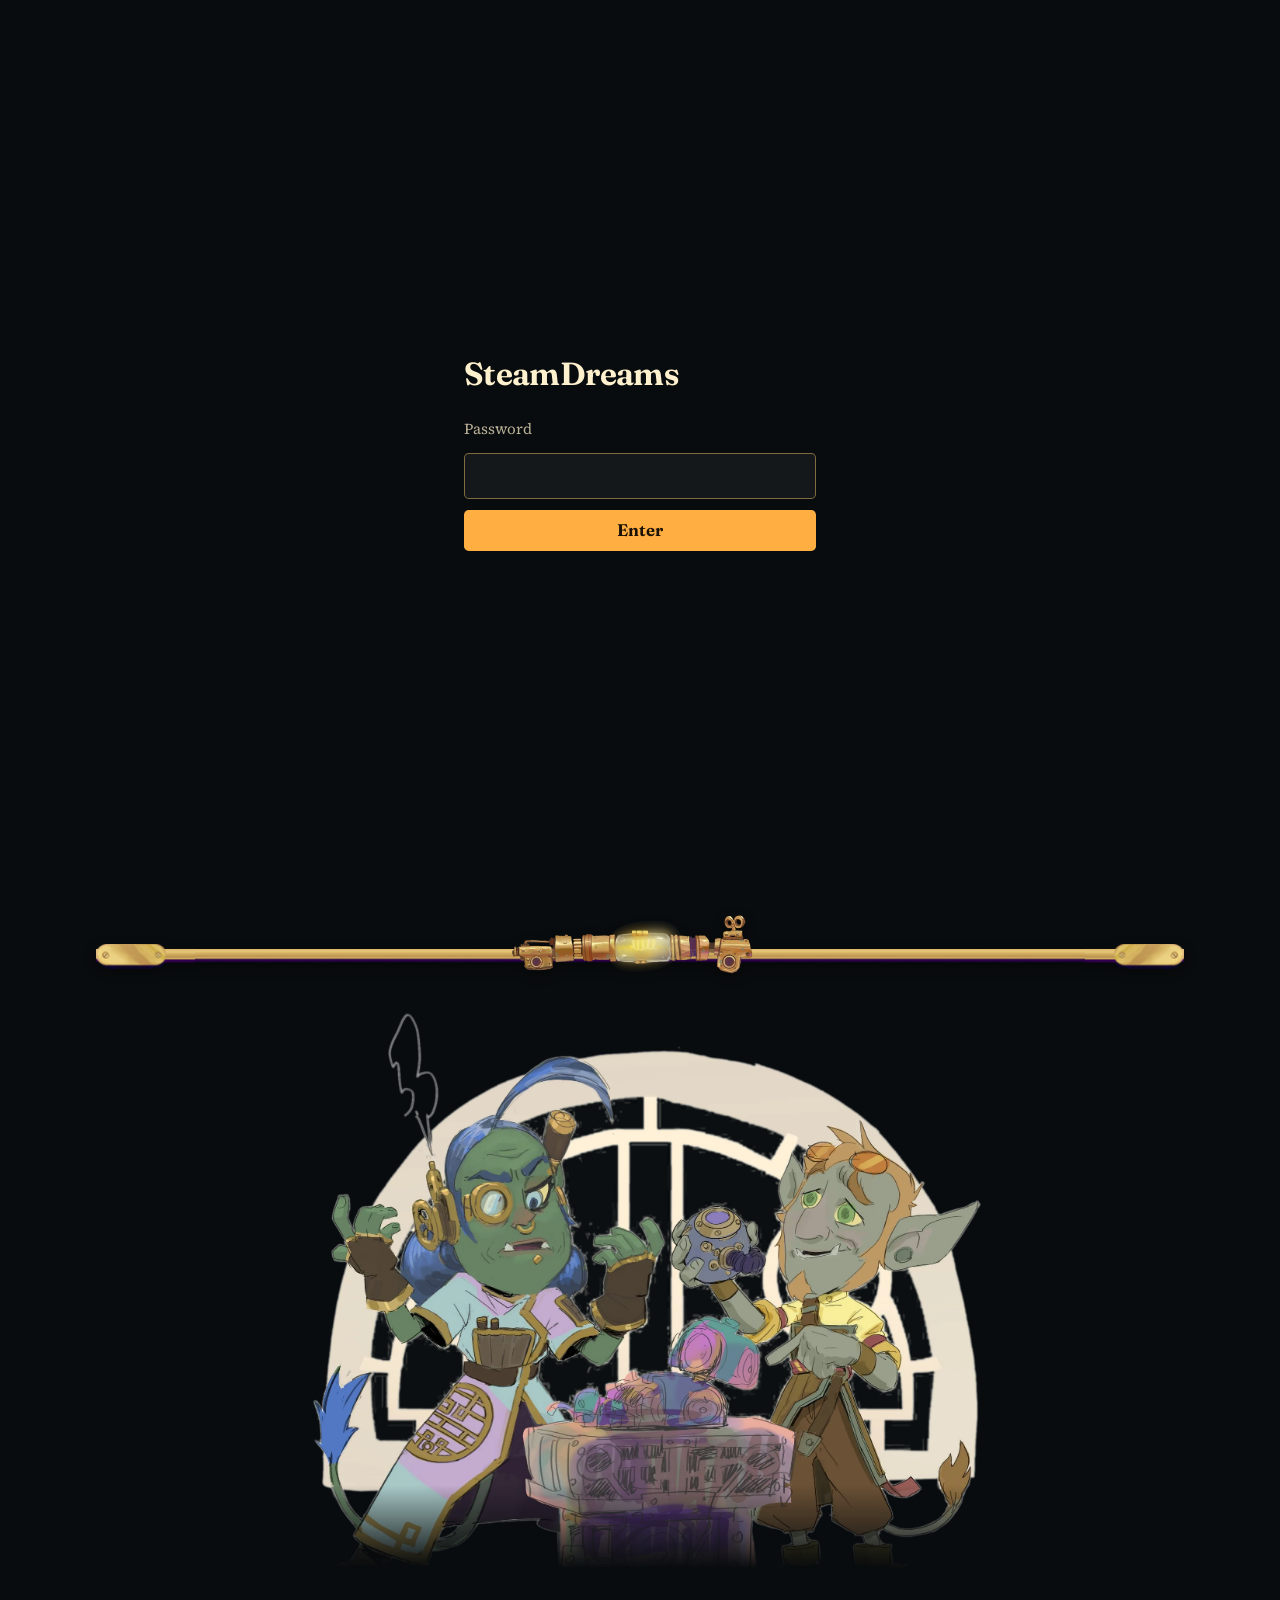
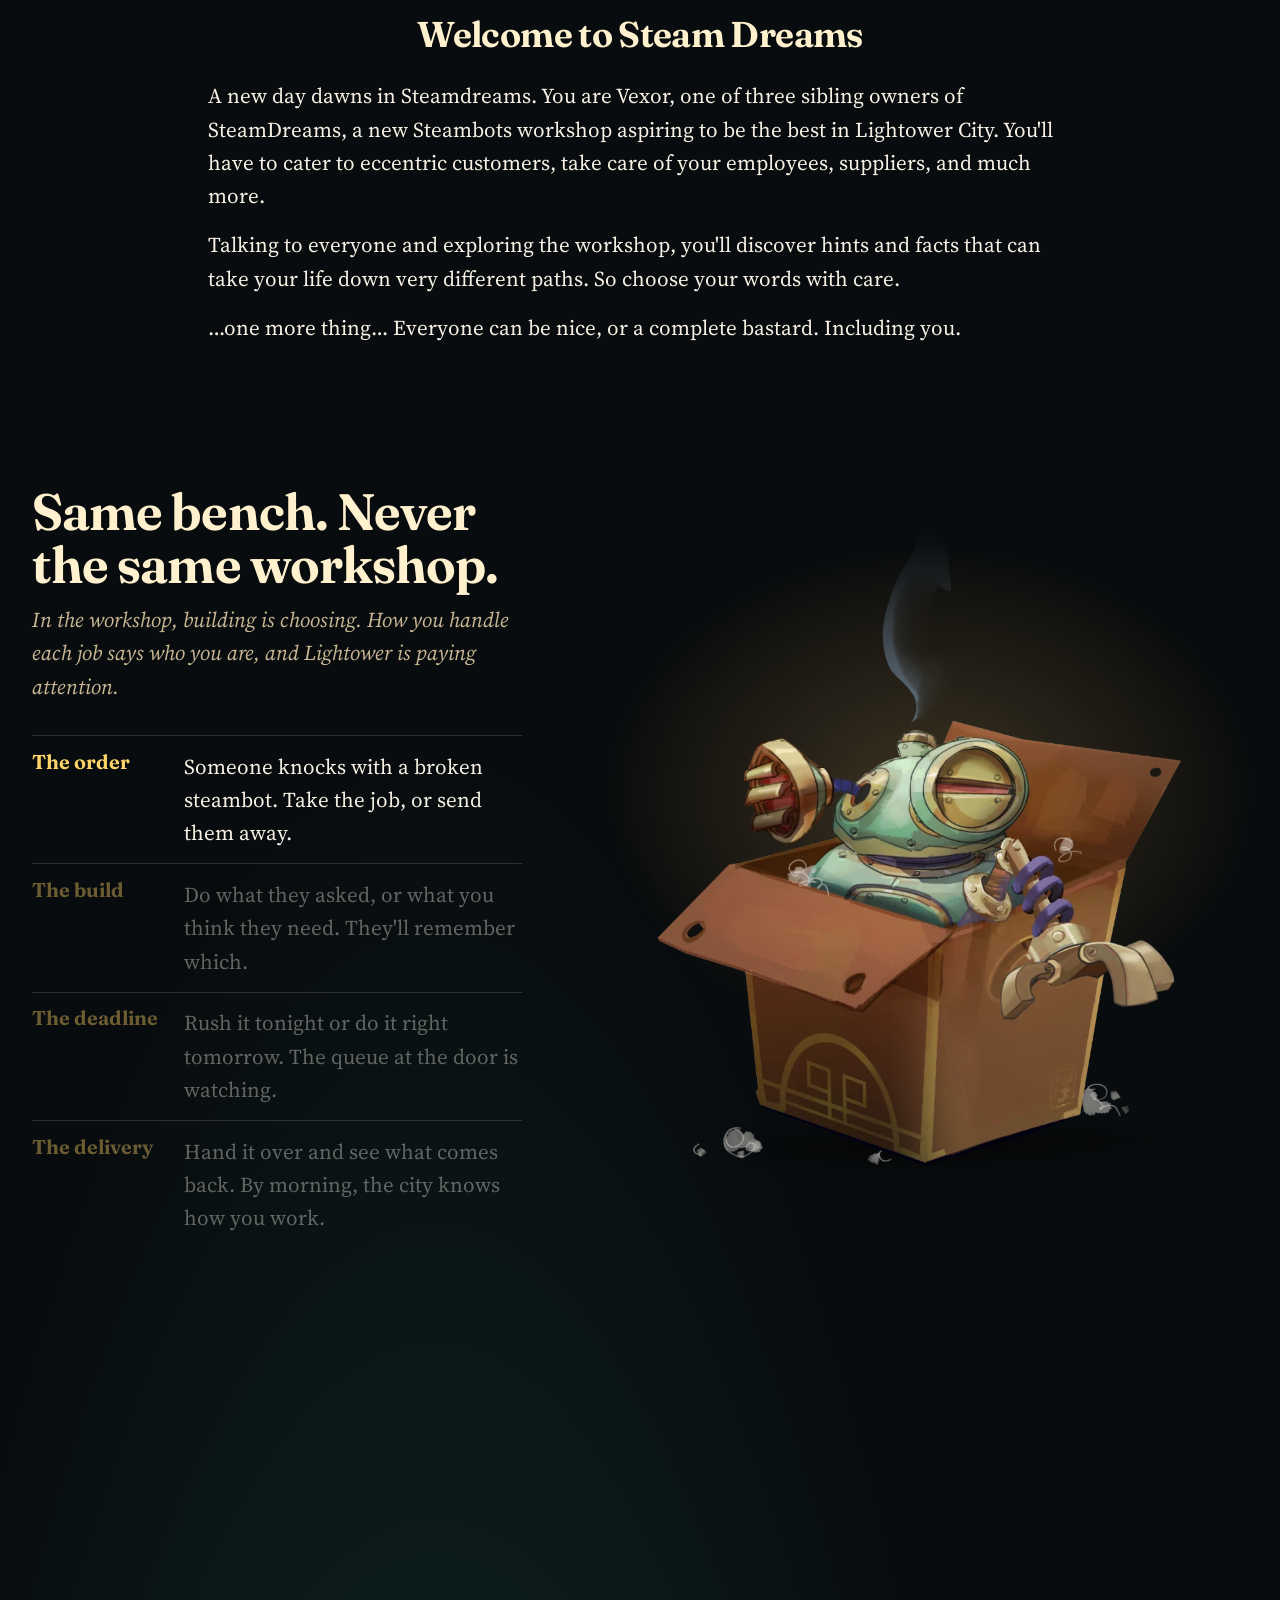
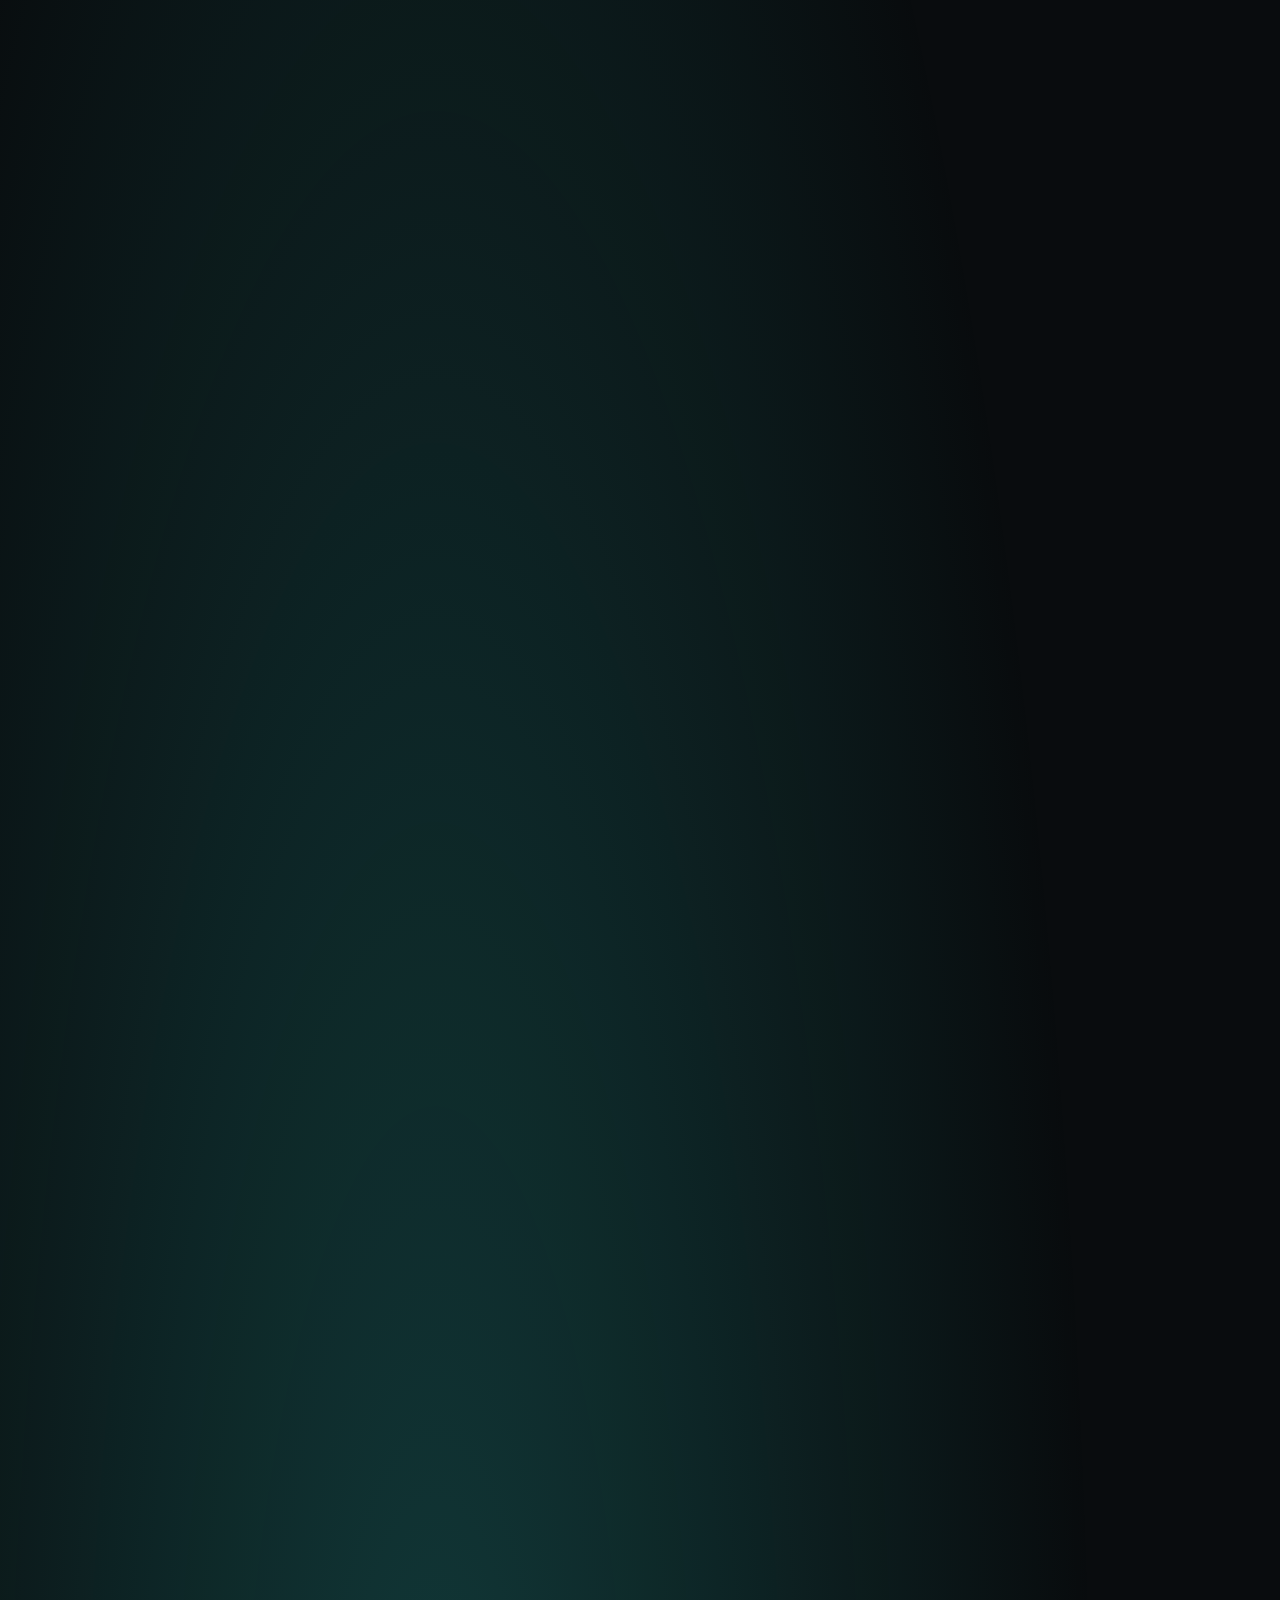
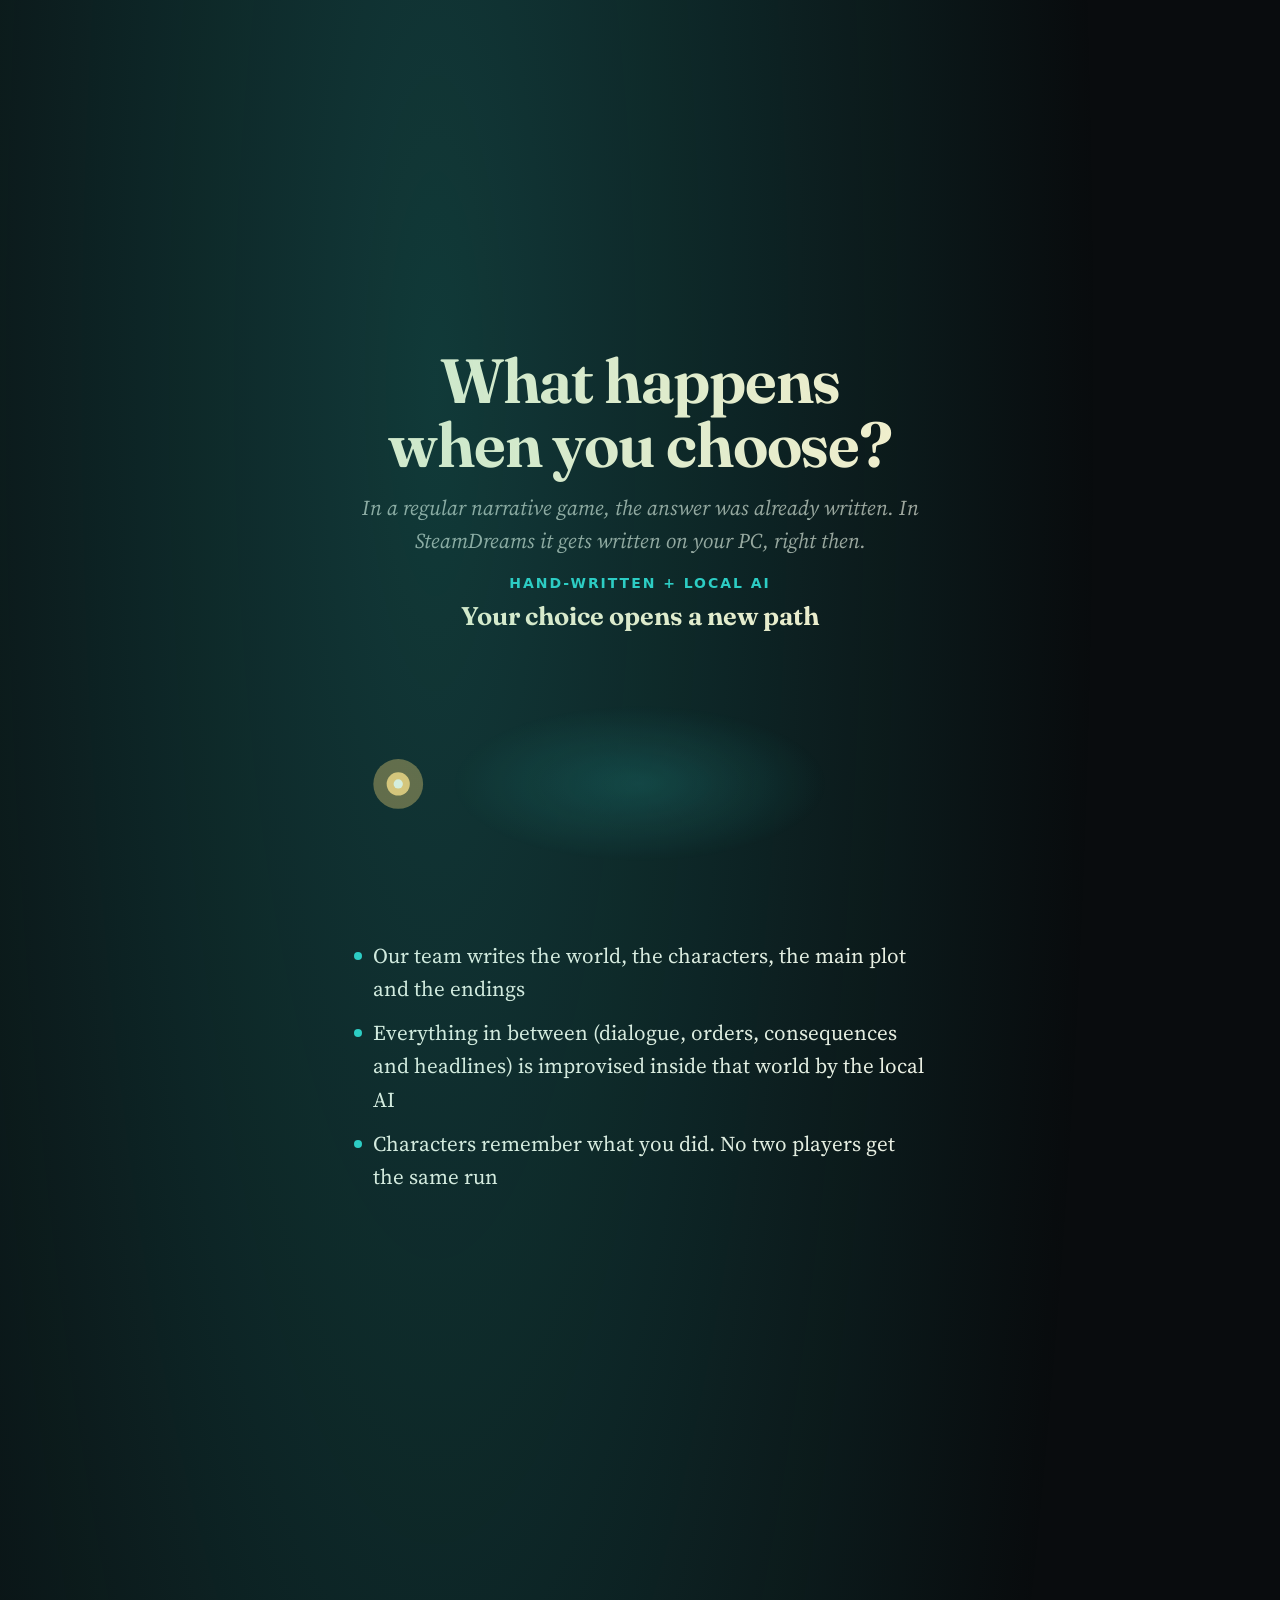
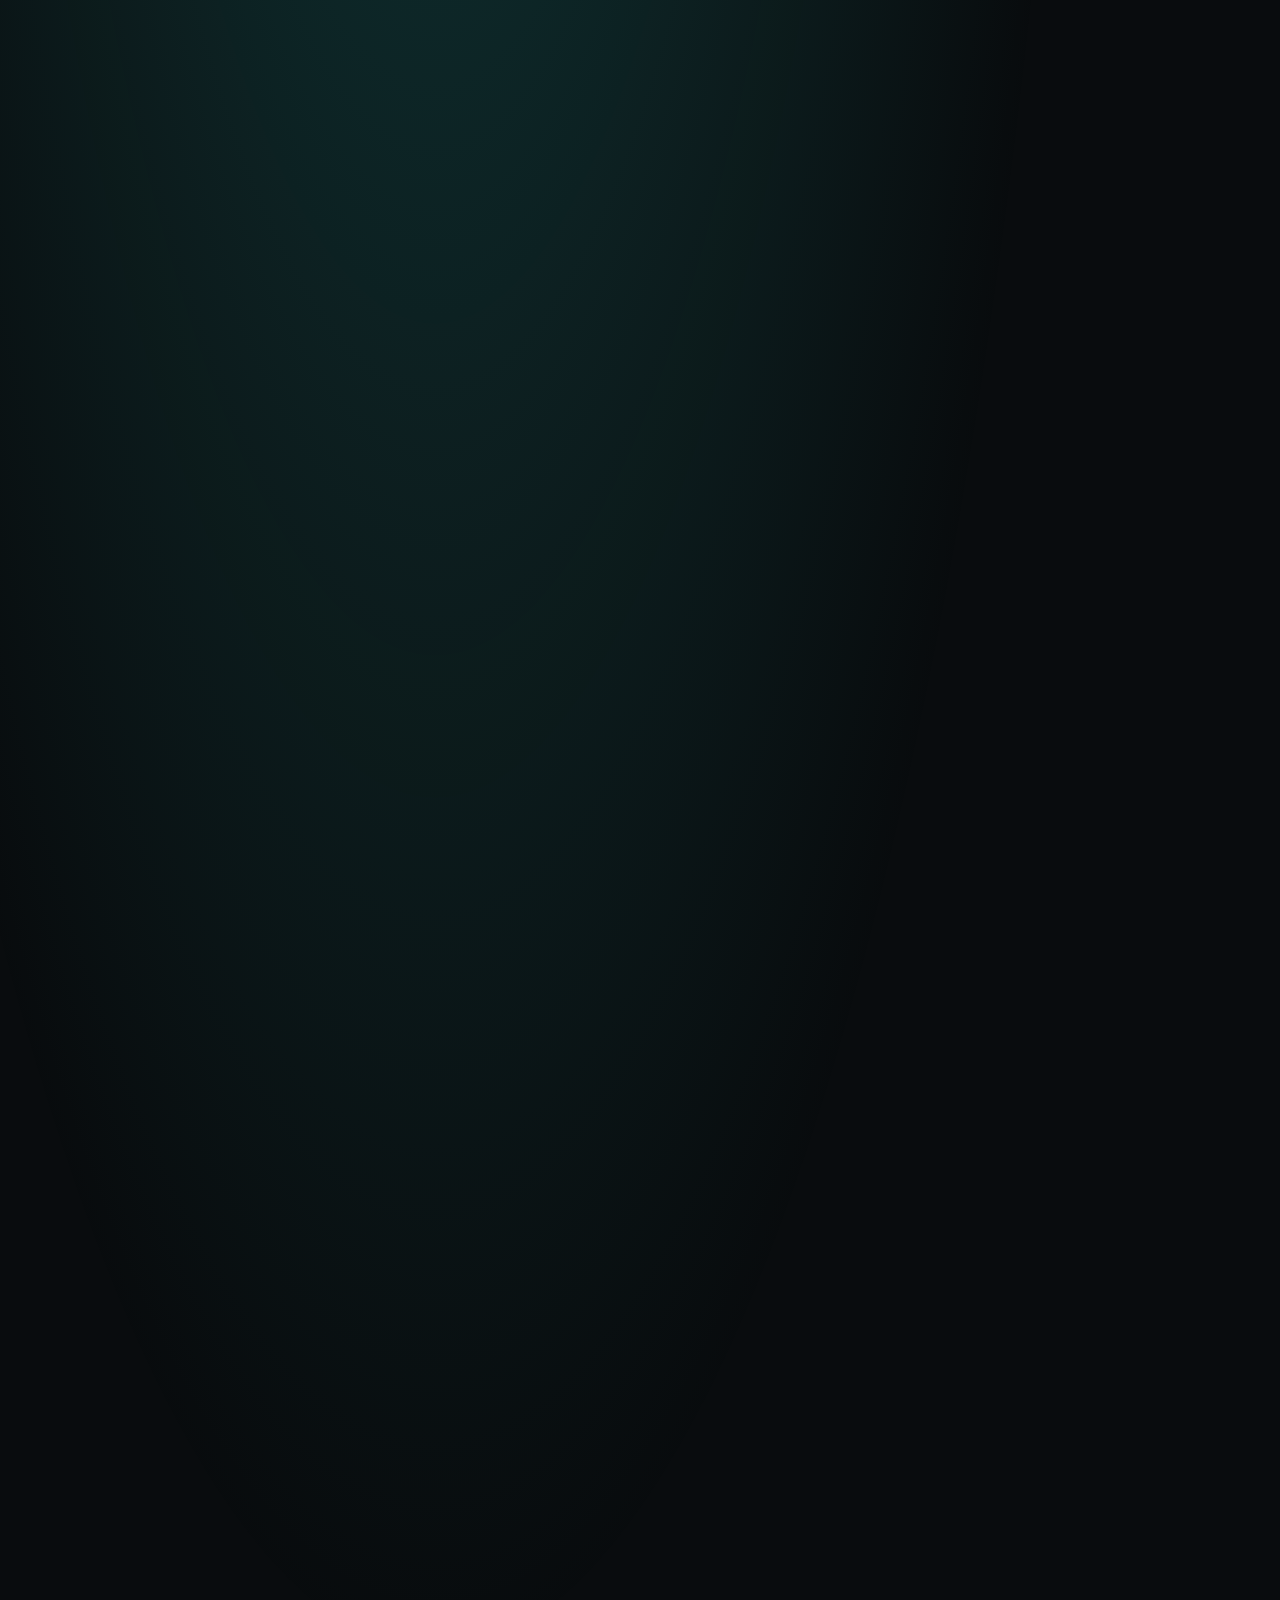
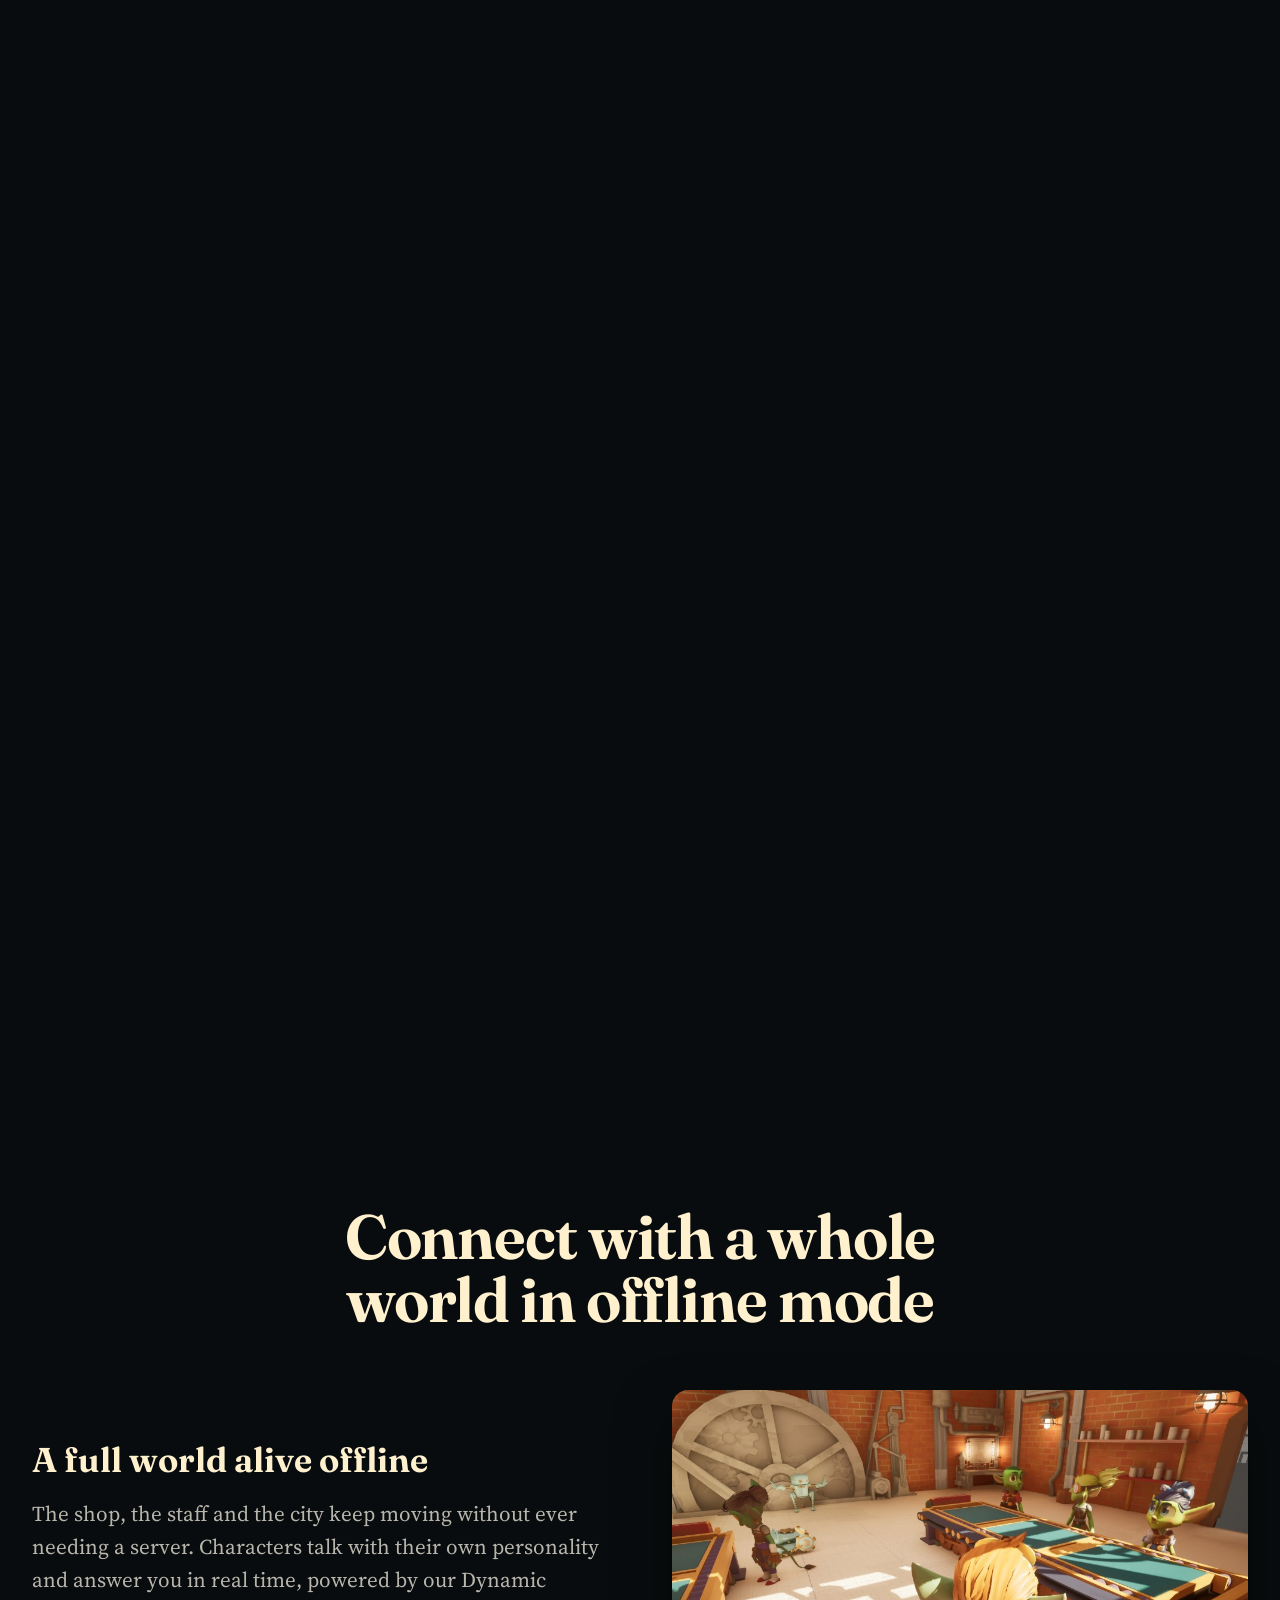
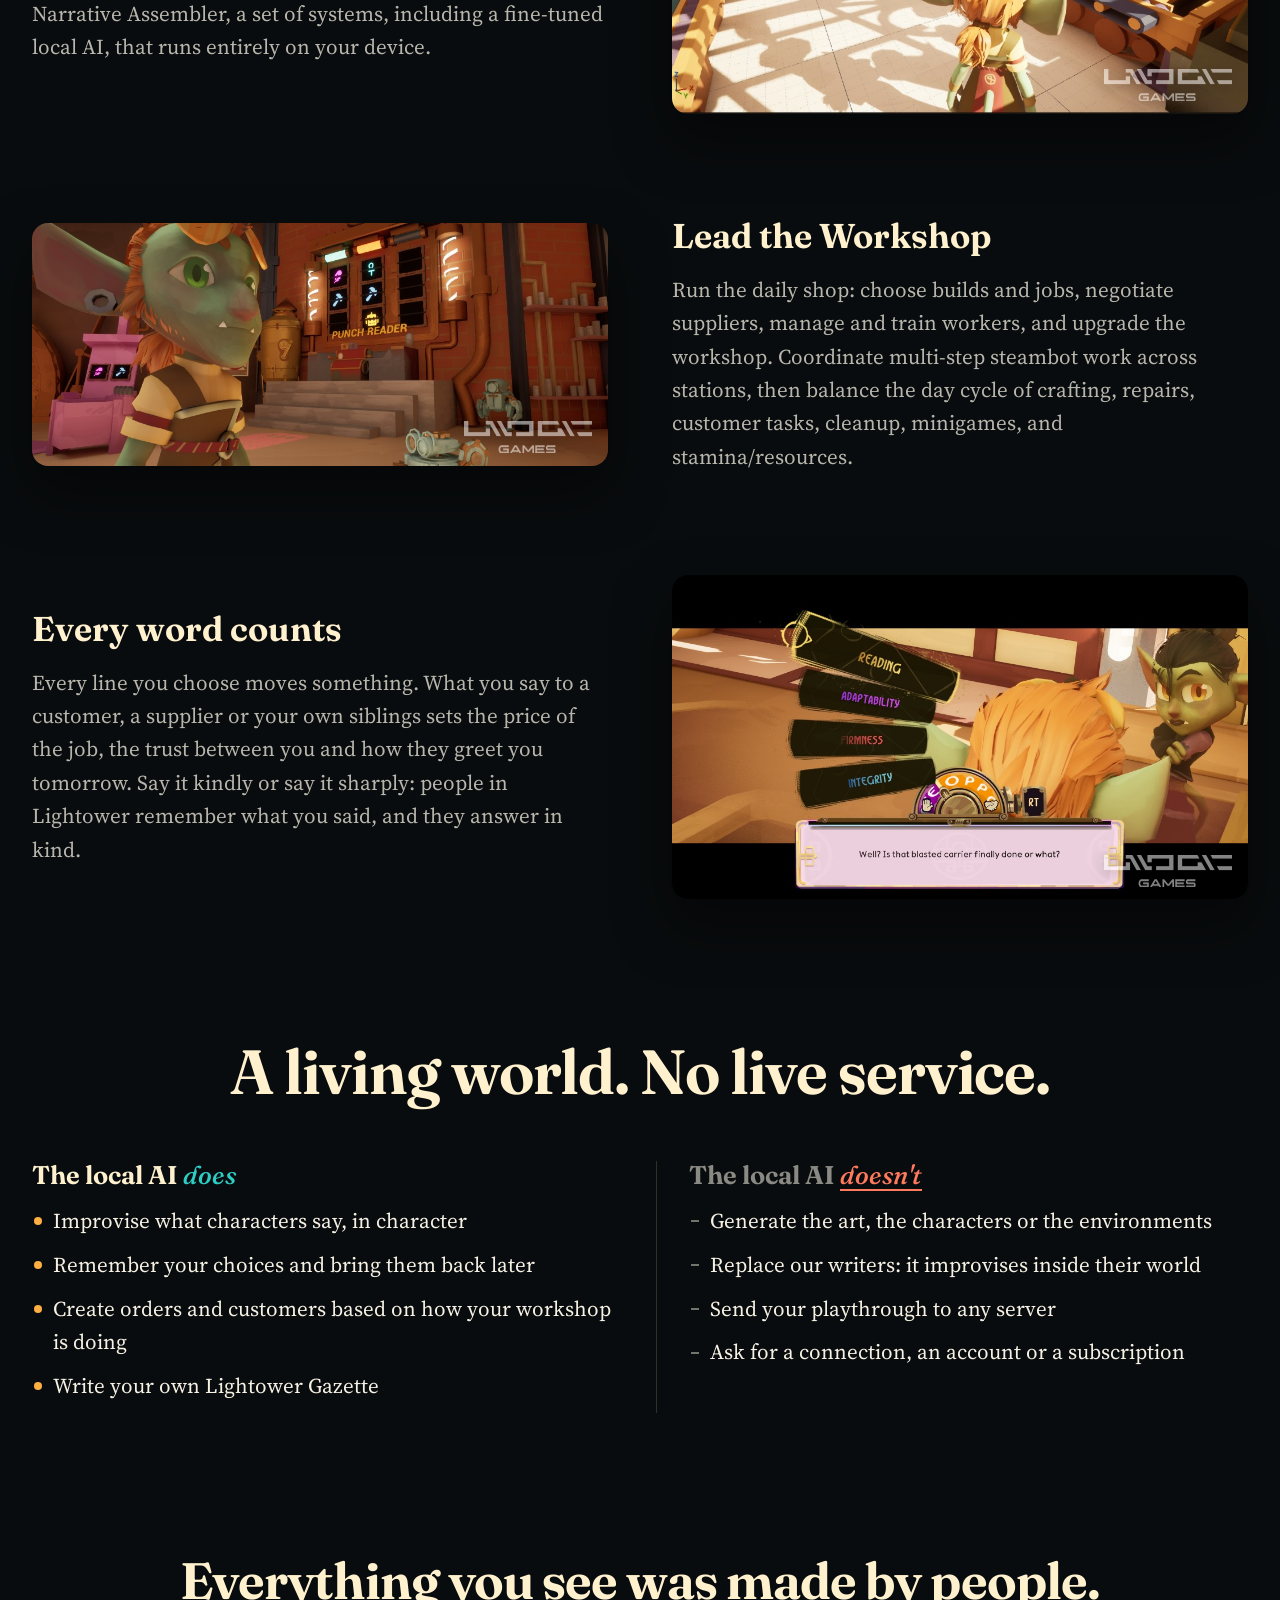
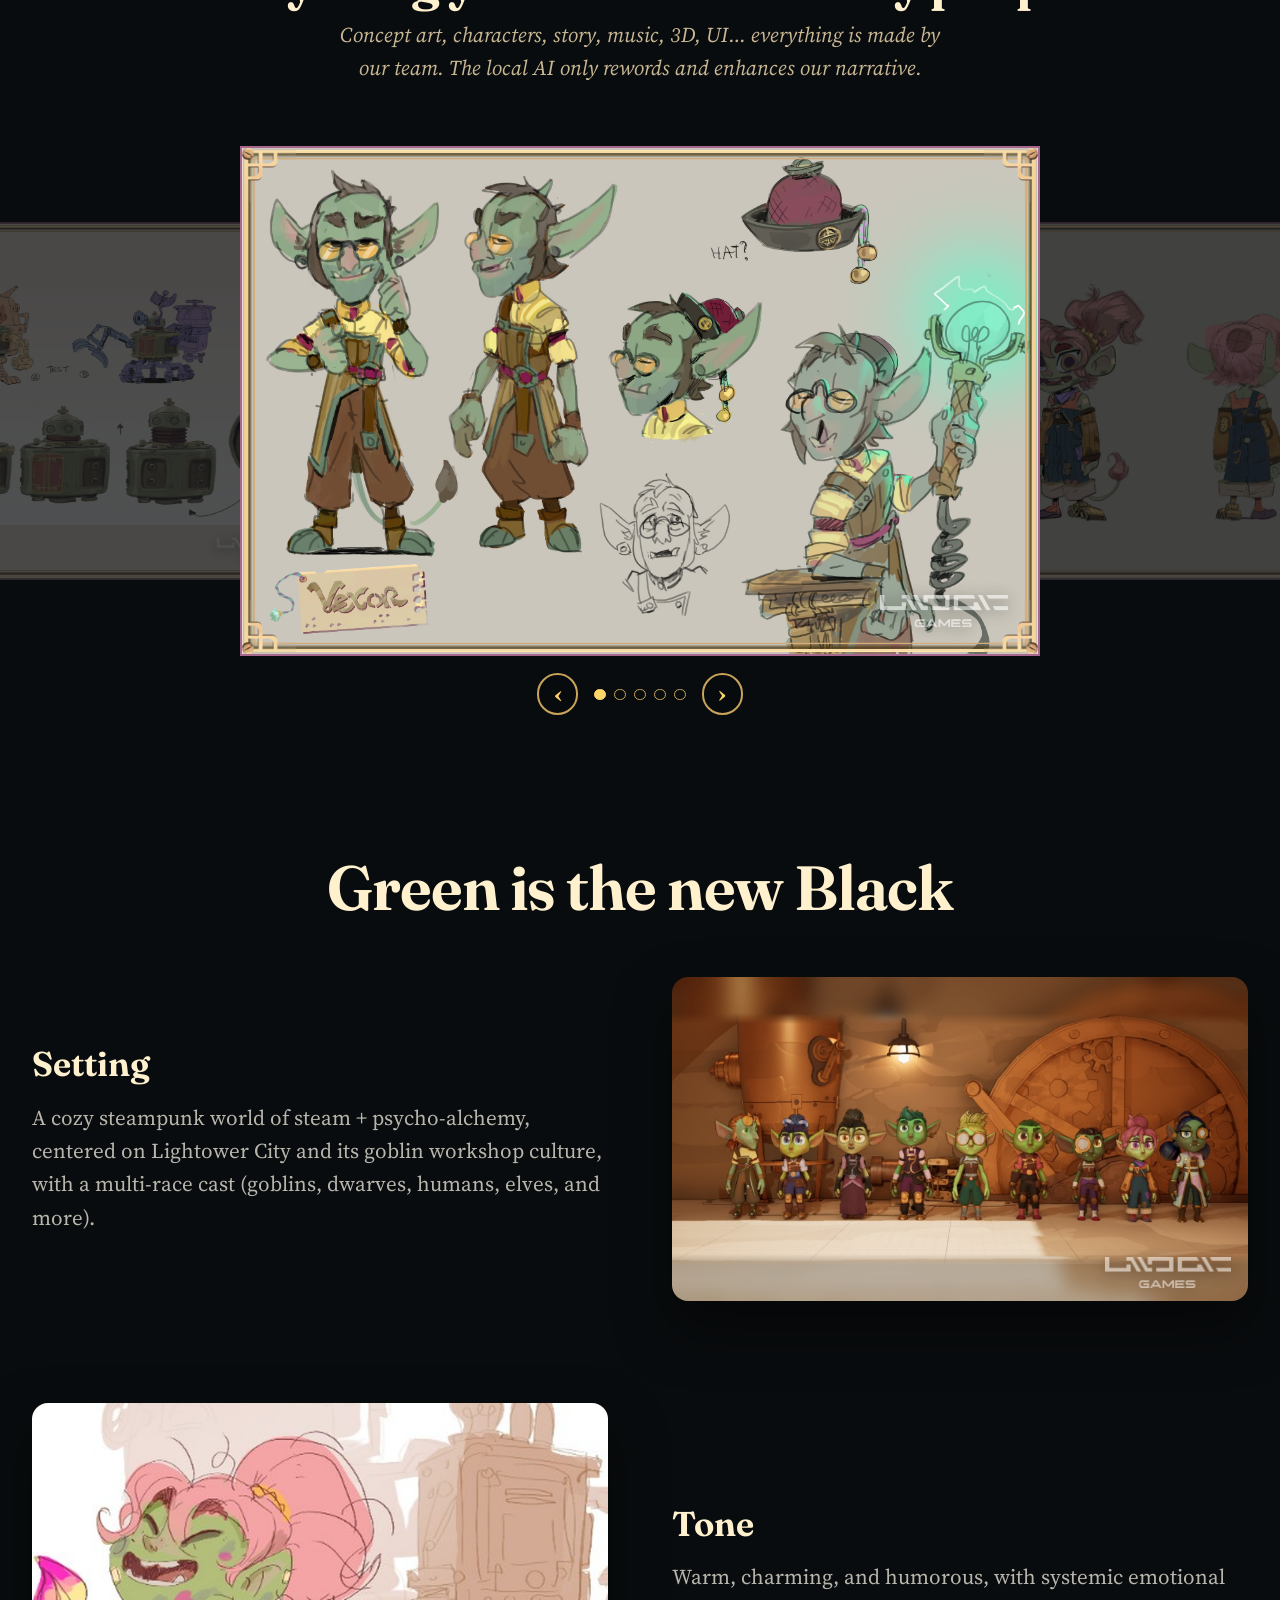
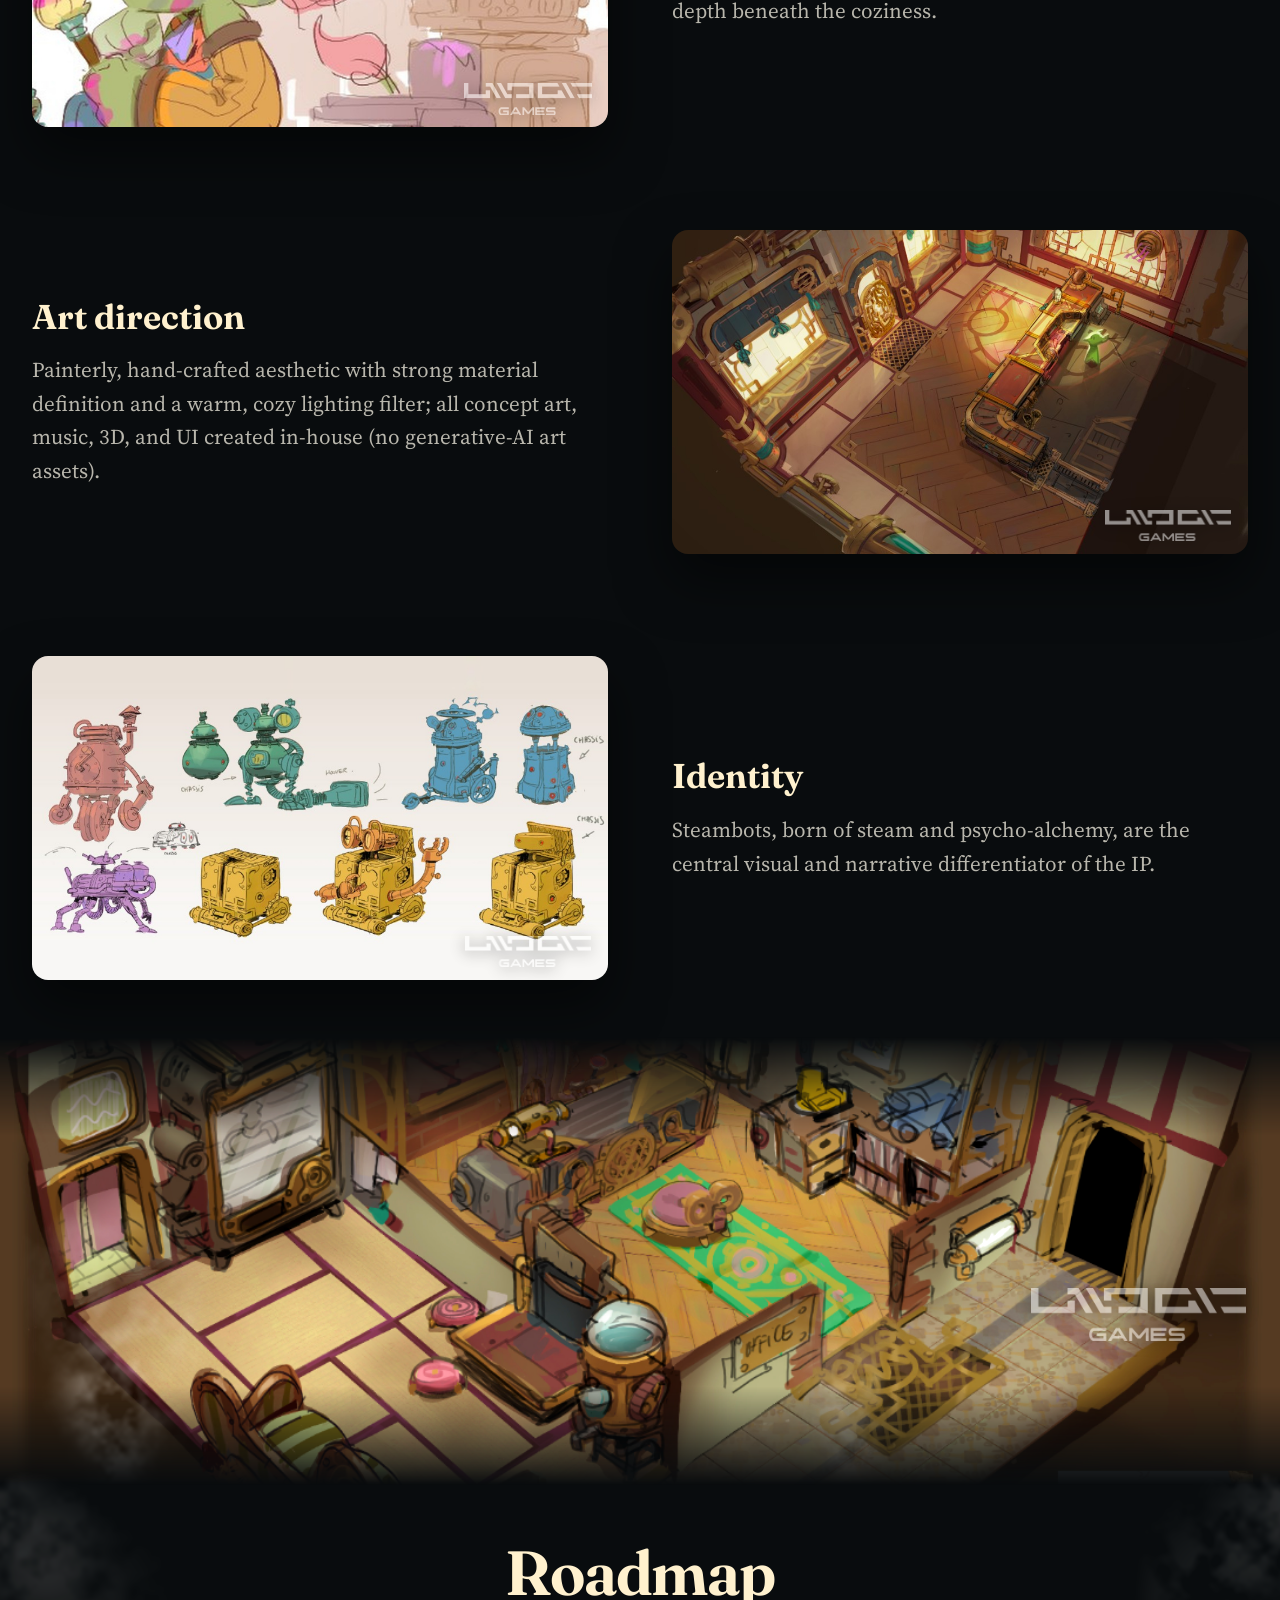
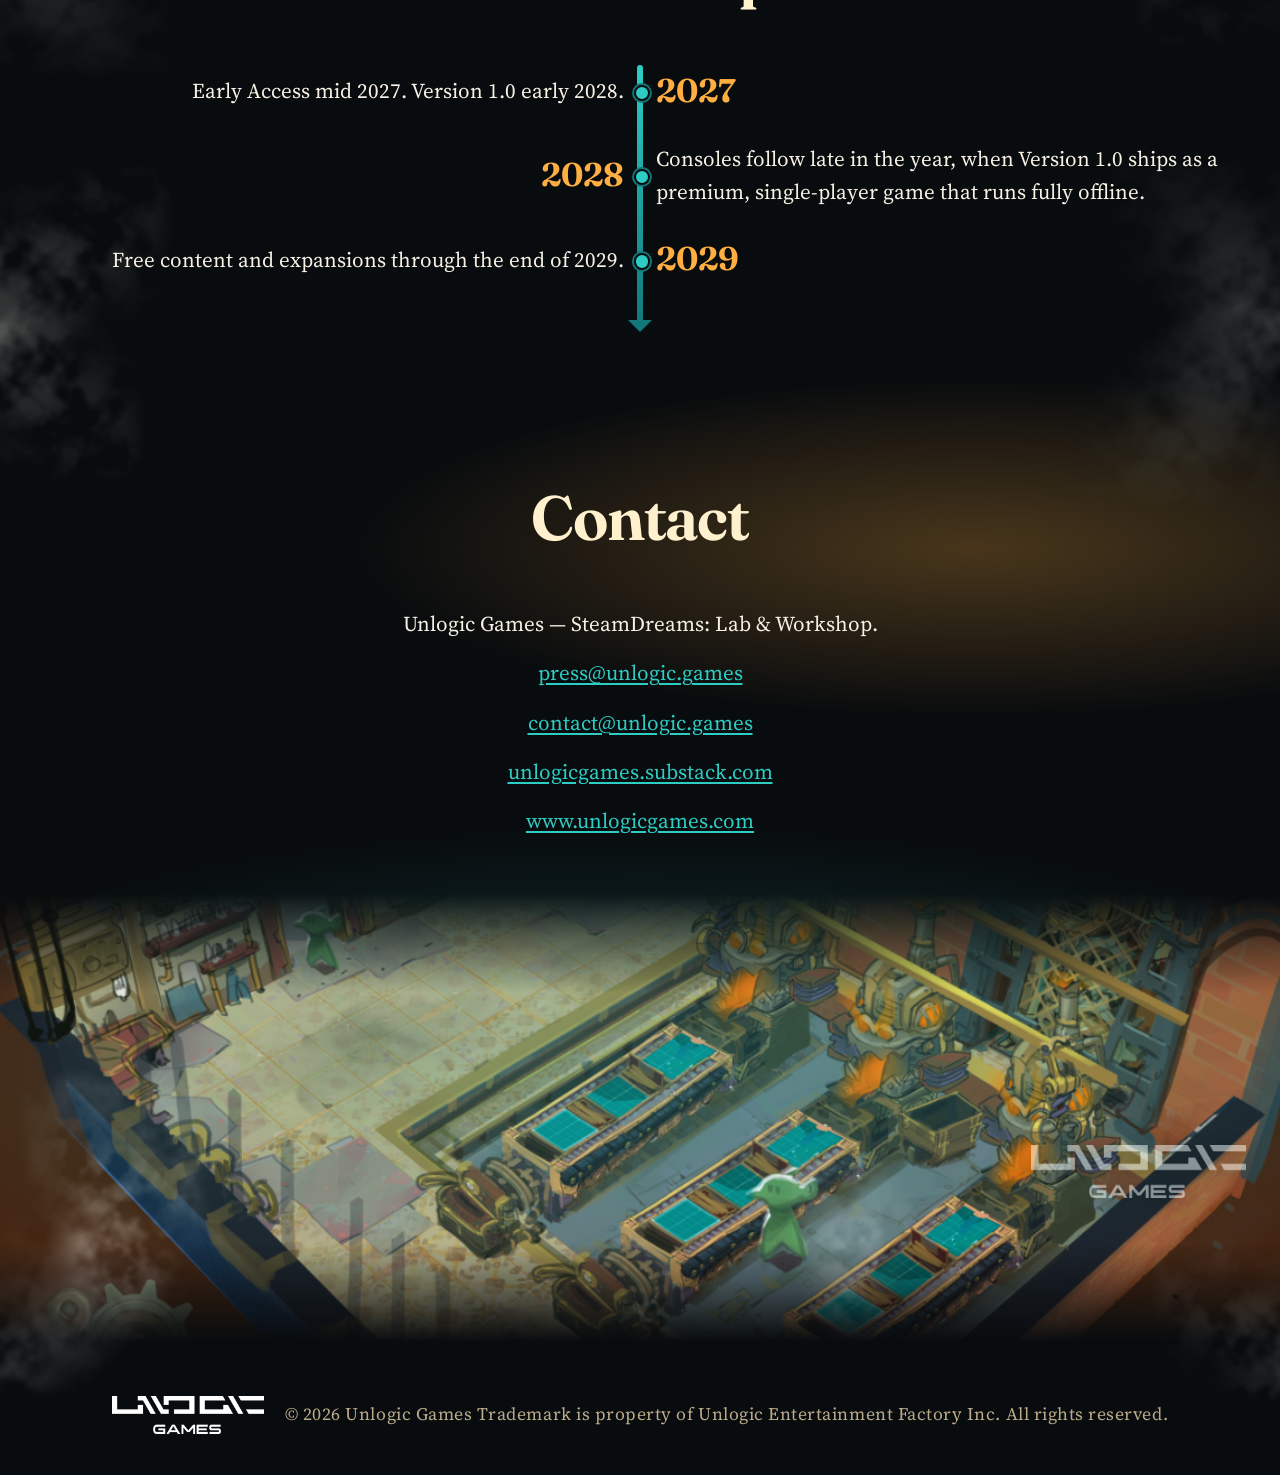
==== commit 5427949e: "Deploying to gh-pages from @ UNLOGIC-GAMES/unlogic.games@df4118ed276bb40d0dbfc2586a6fd1dce2885d17 🚀" ====
--- a/new/index.html
+++ b/new/index.html
@@ -1531,7 +1531,7 @@
 
   </style>
 </head>
-<body data-content="content-v2.yaml?v=12">
+<body data-content="content-v2.yaml?v=13">
   <div id="gate" role="dialog" aria-modal="true" aria-labelledby="gate-title">
     <form id="gate-form">
       <p id="gate-title">SteamDreams</p>
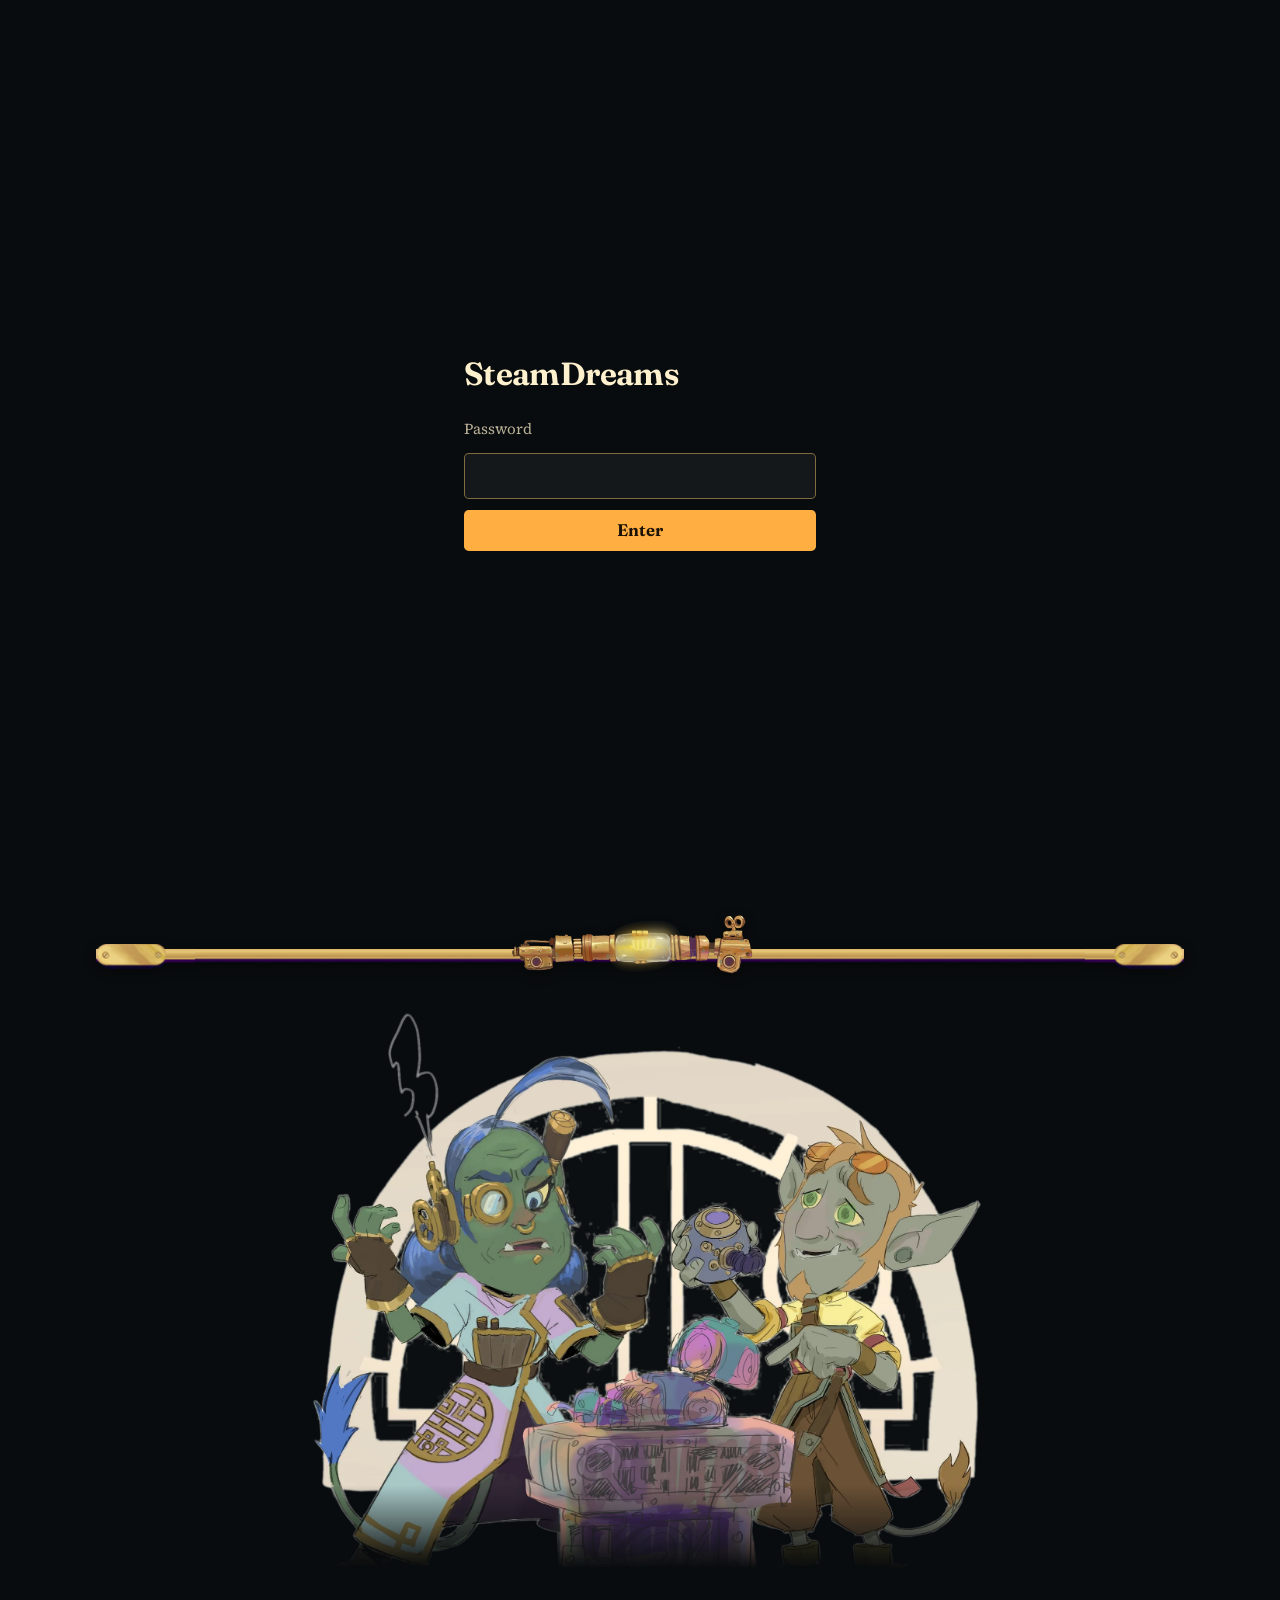
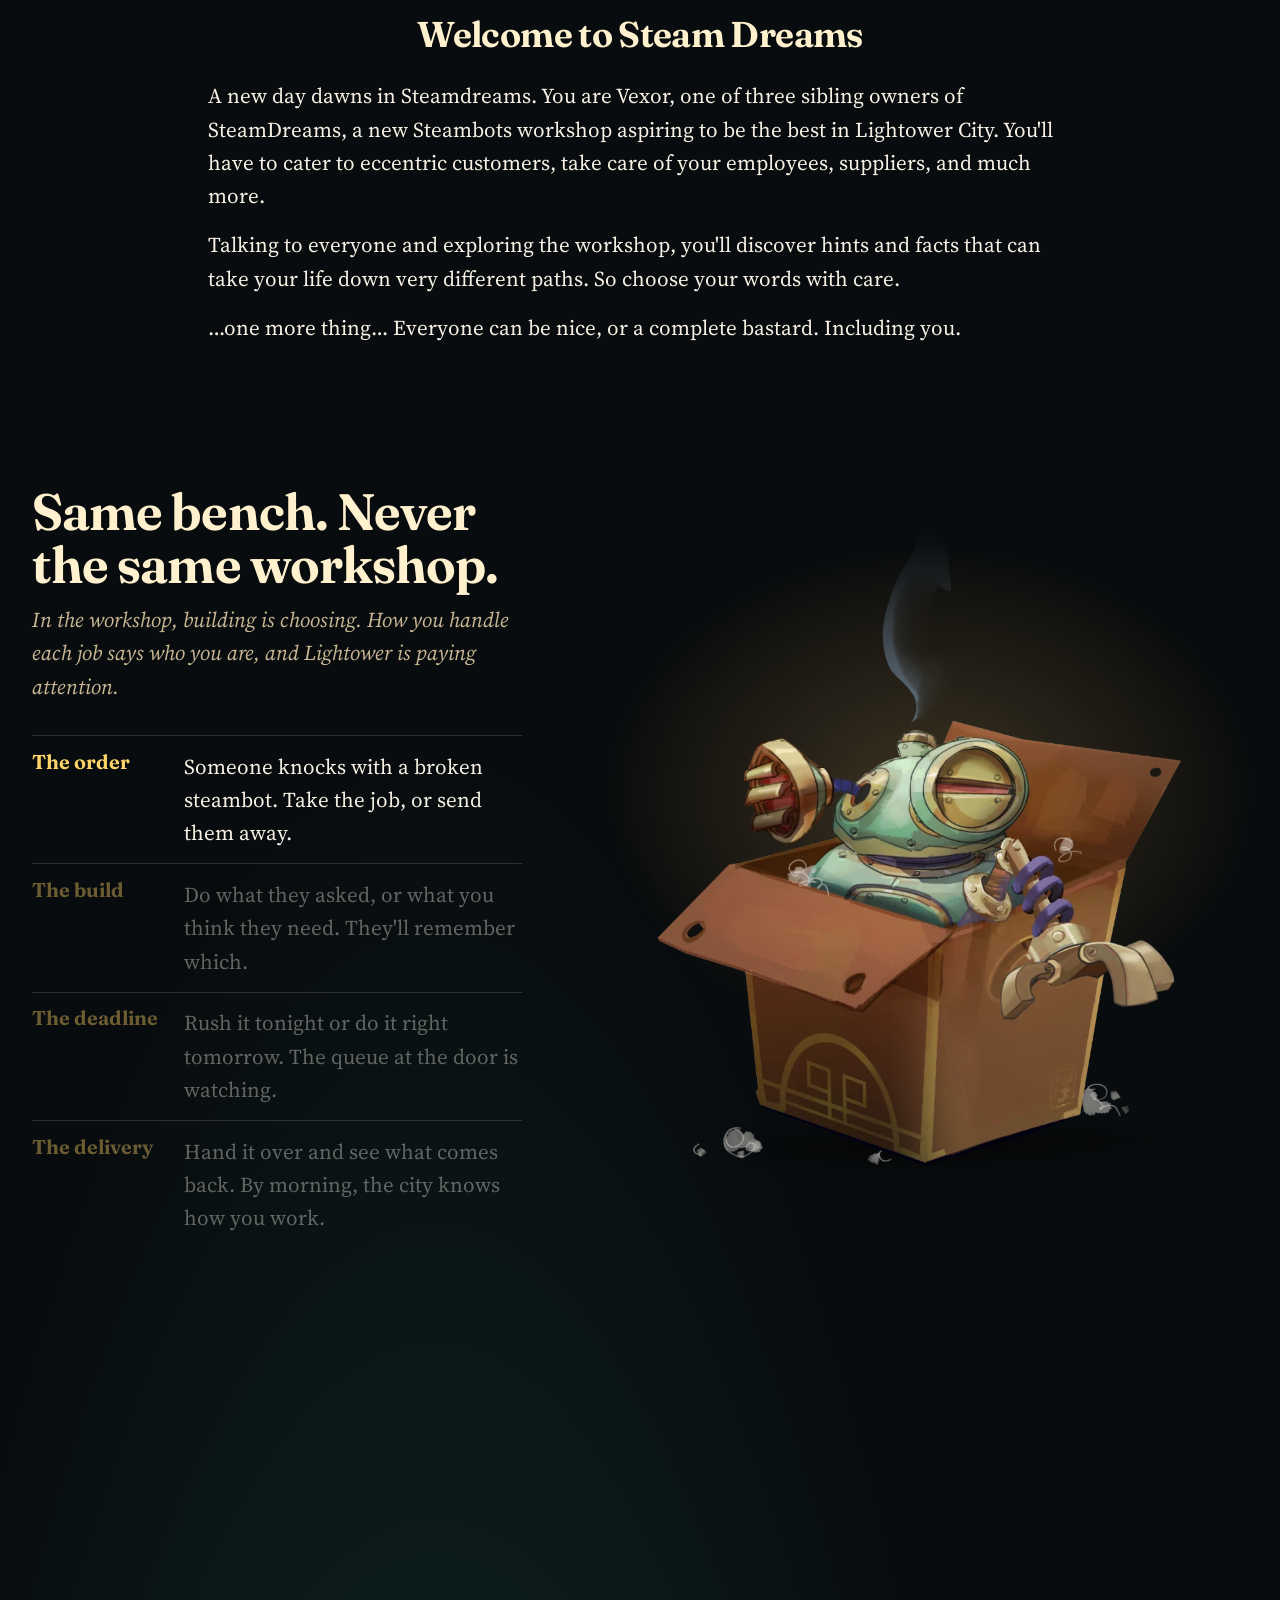
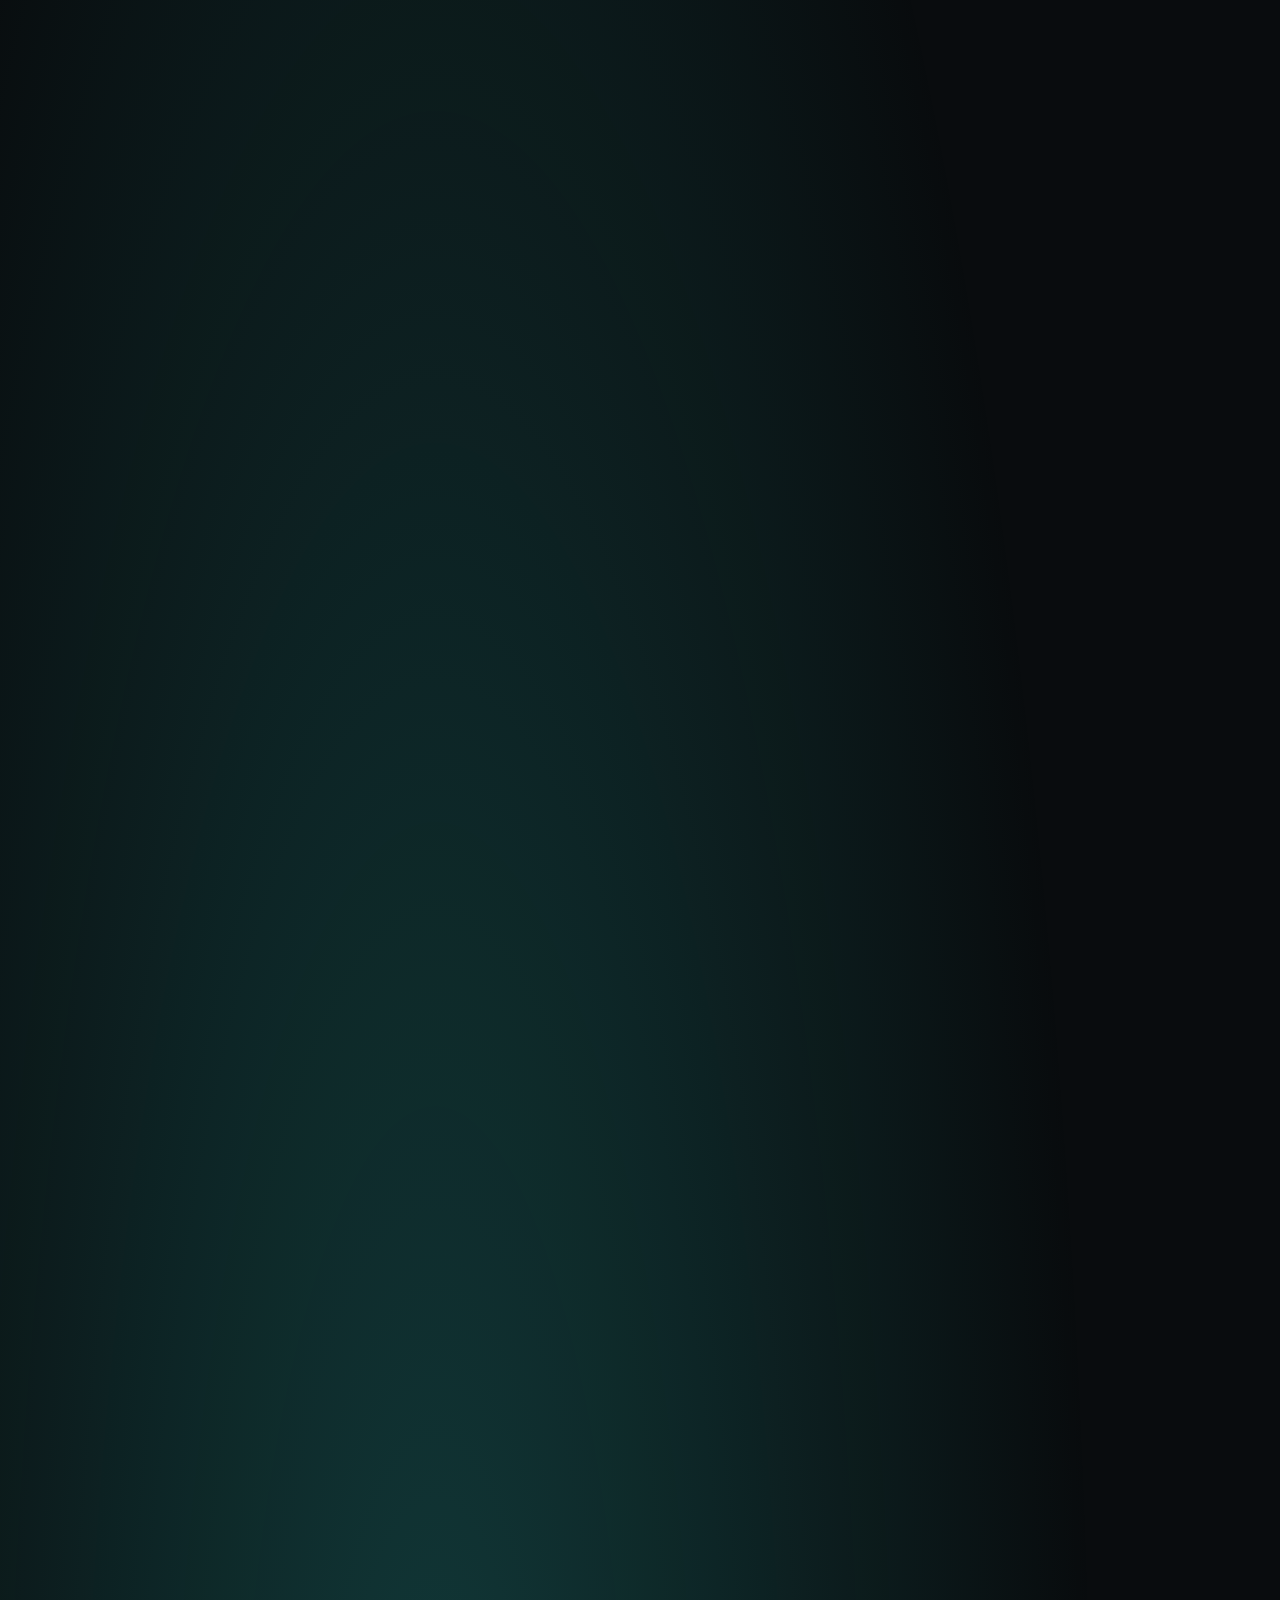
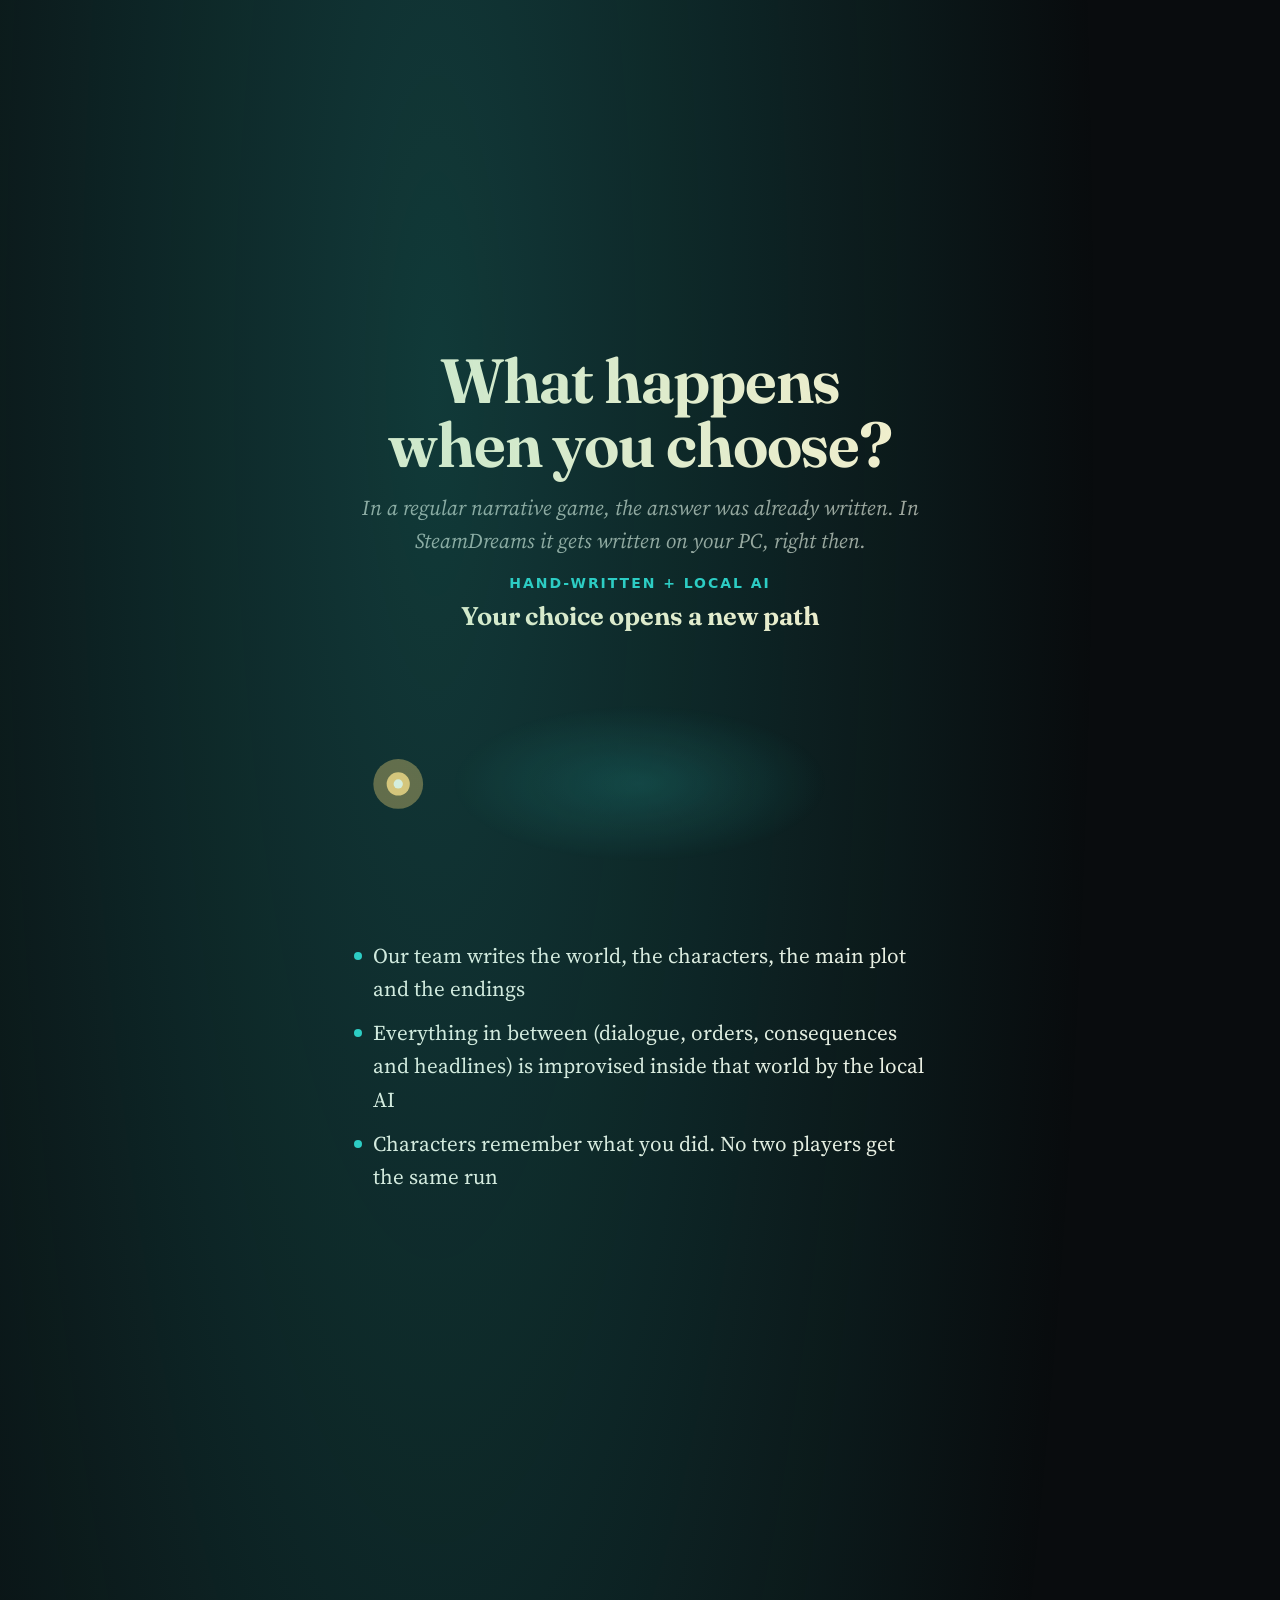
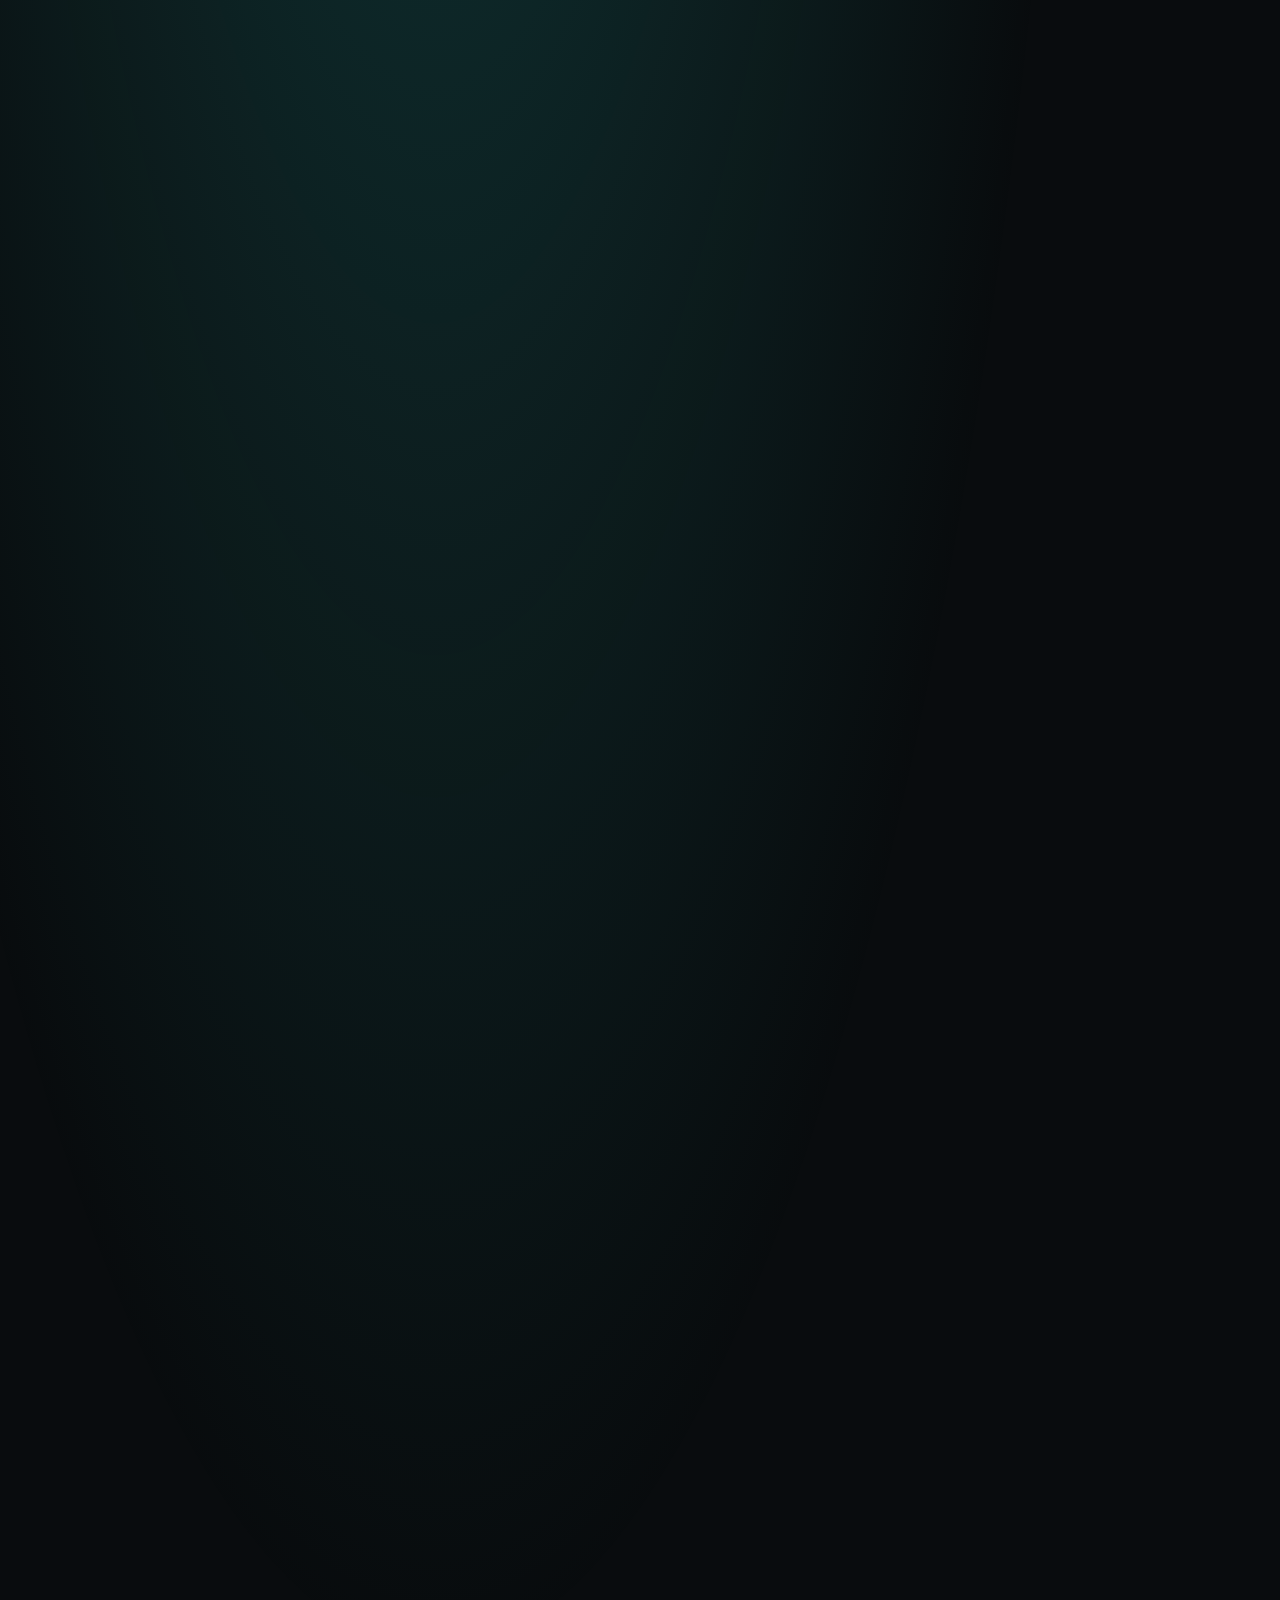
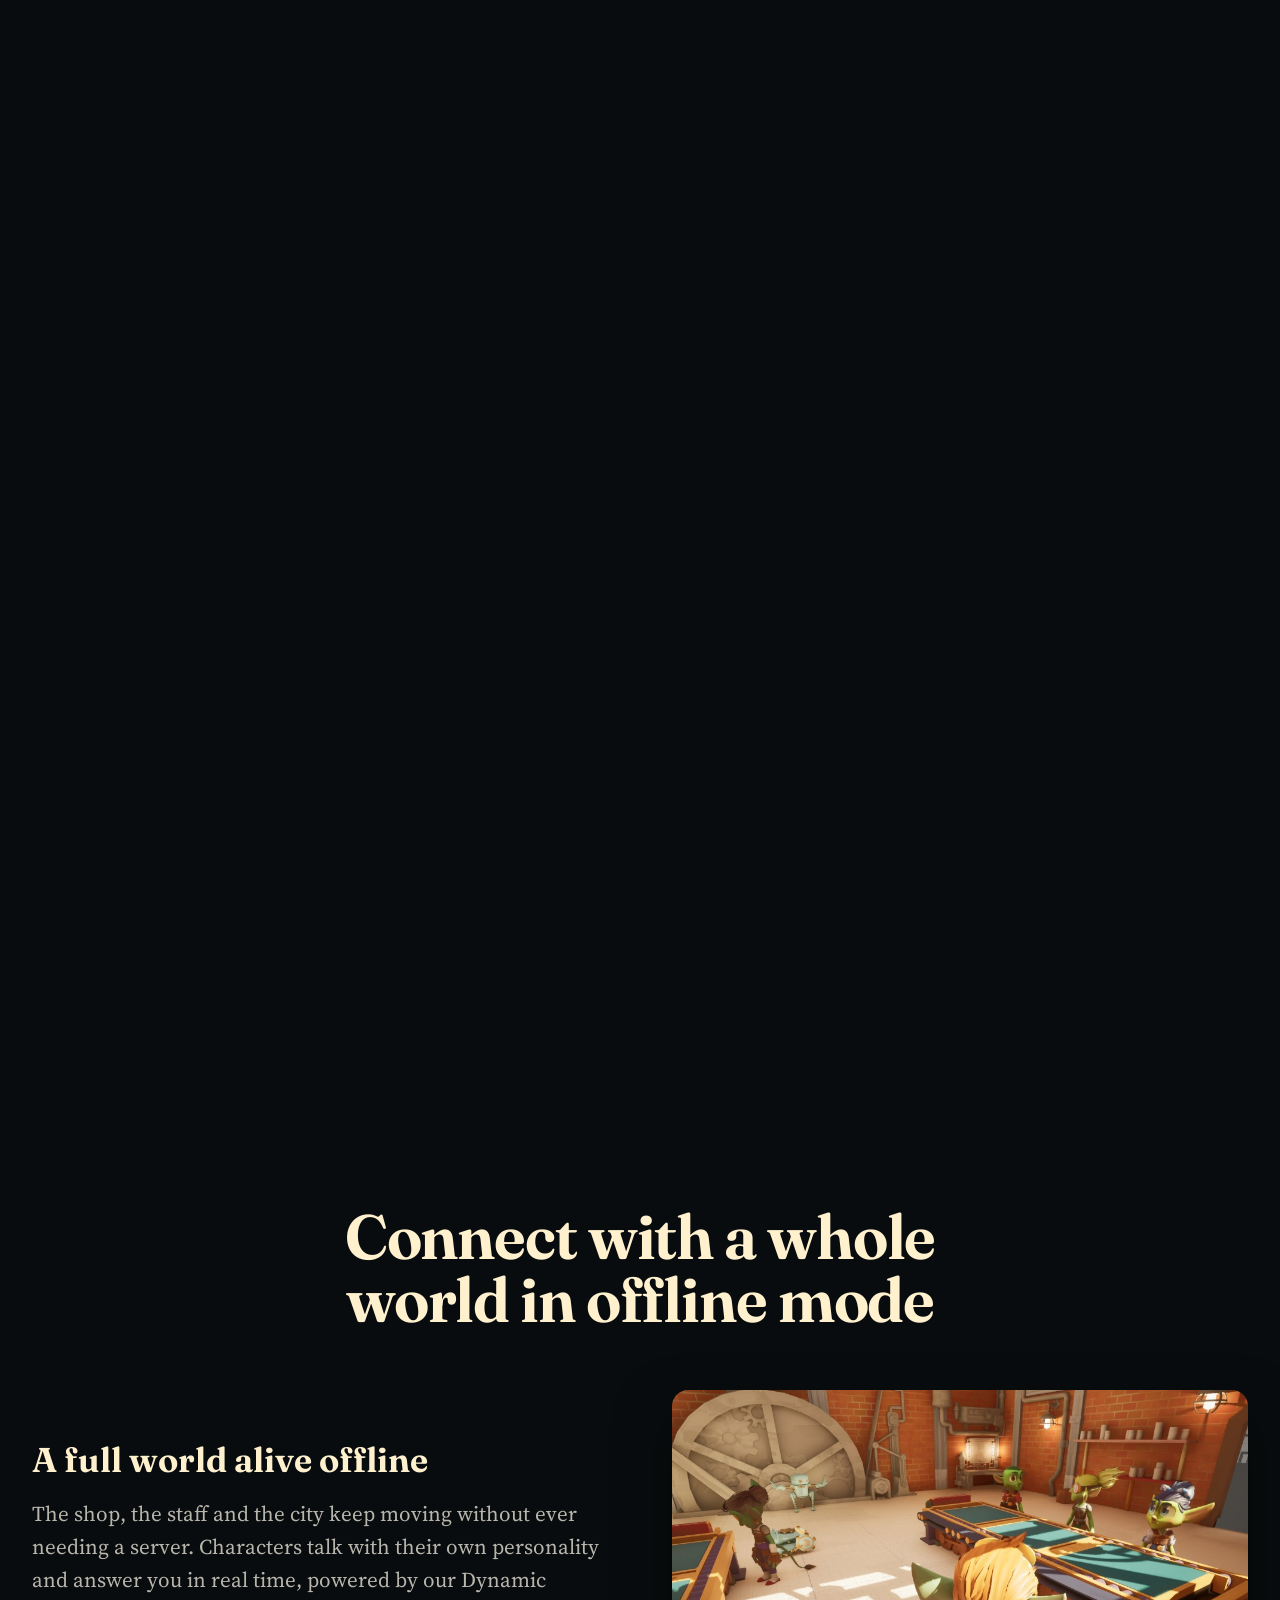
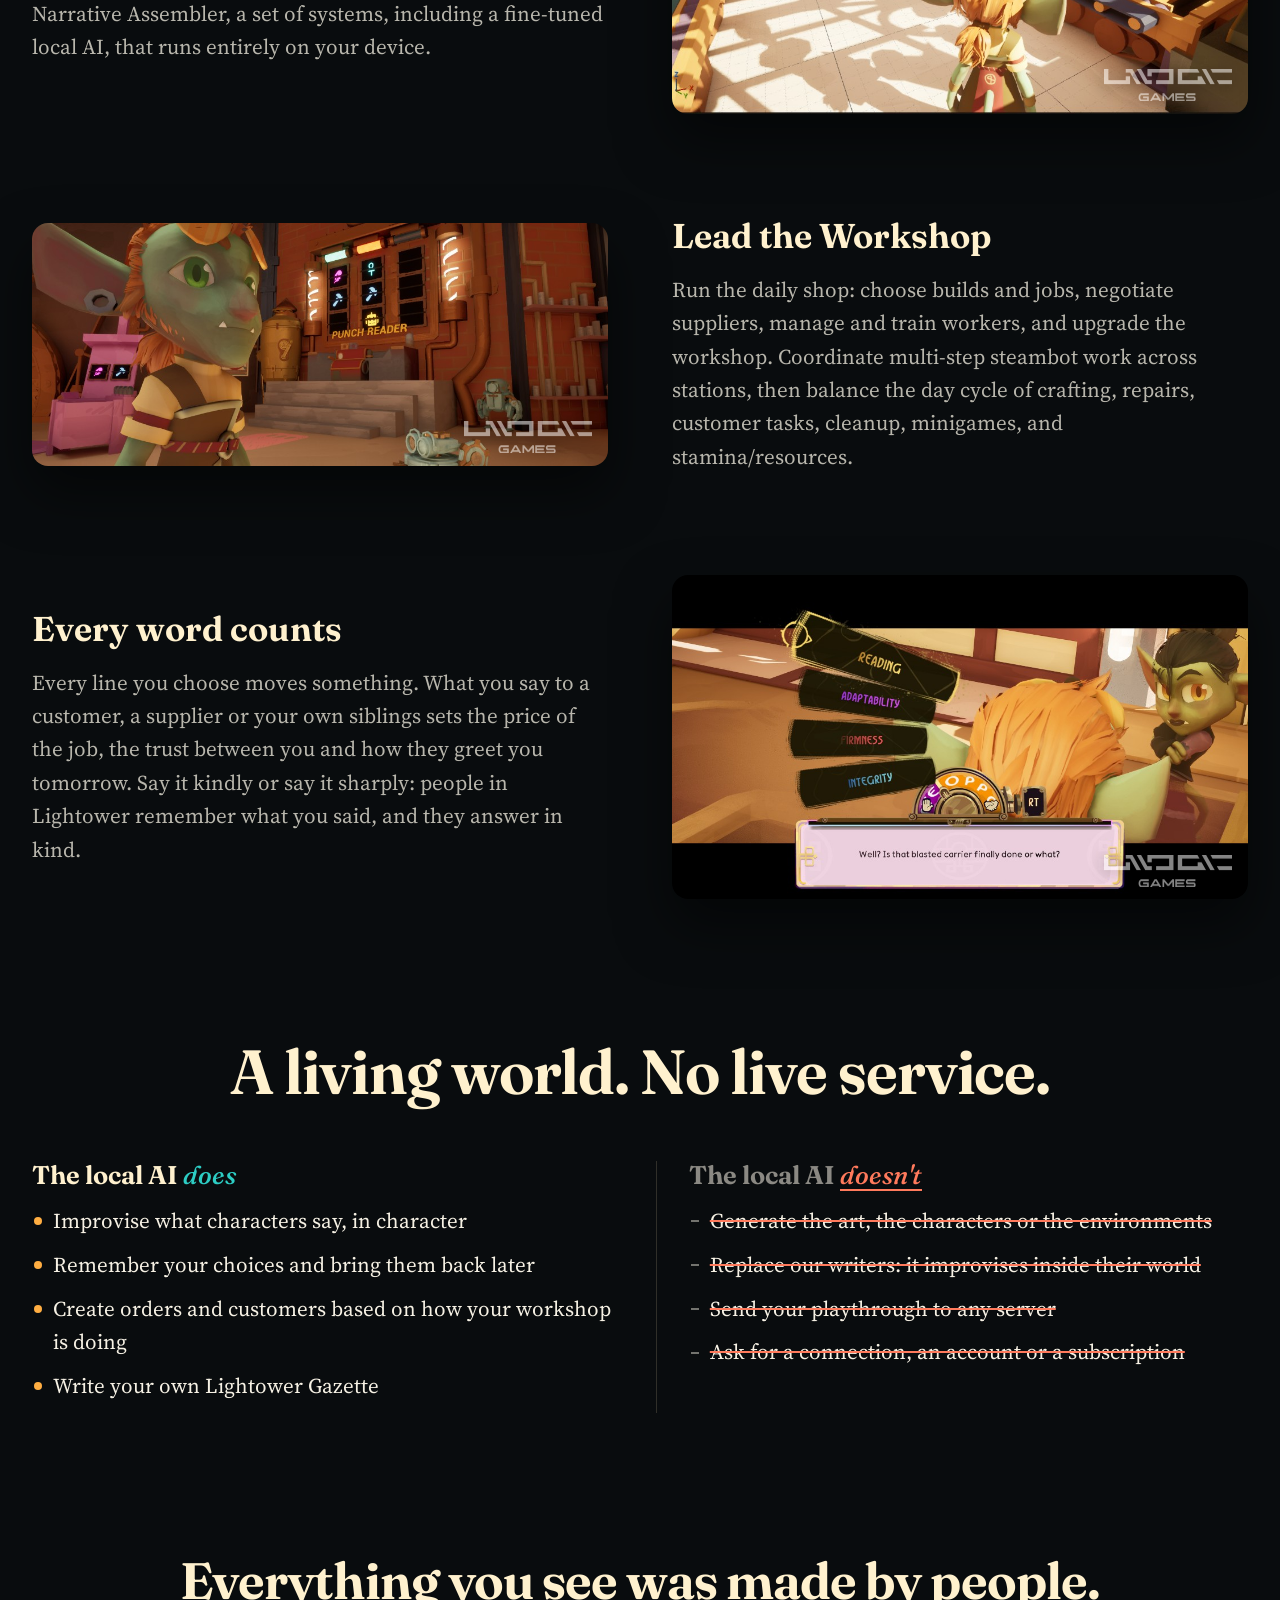
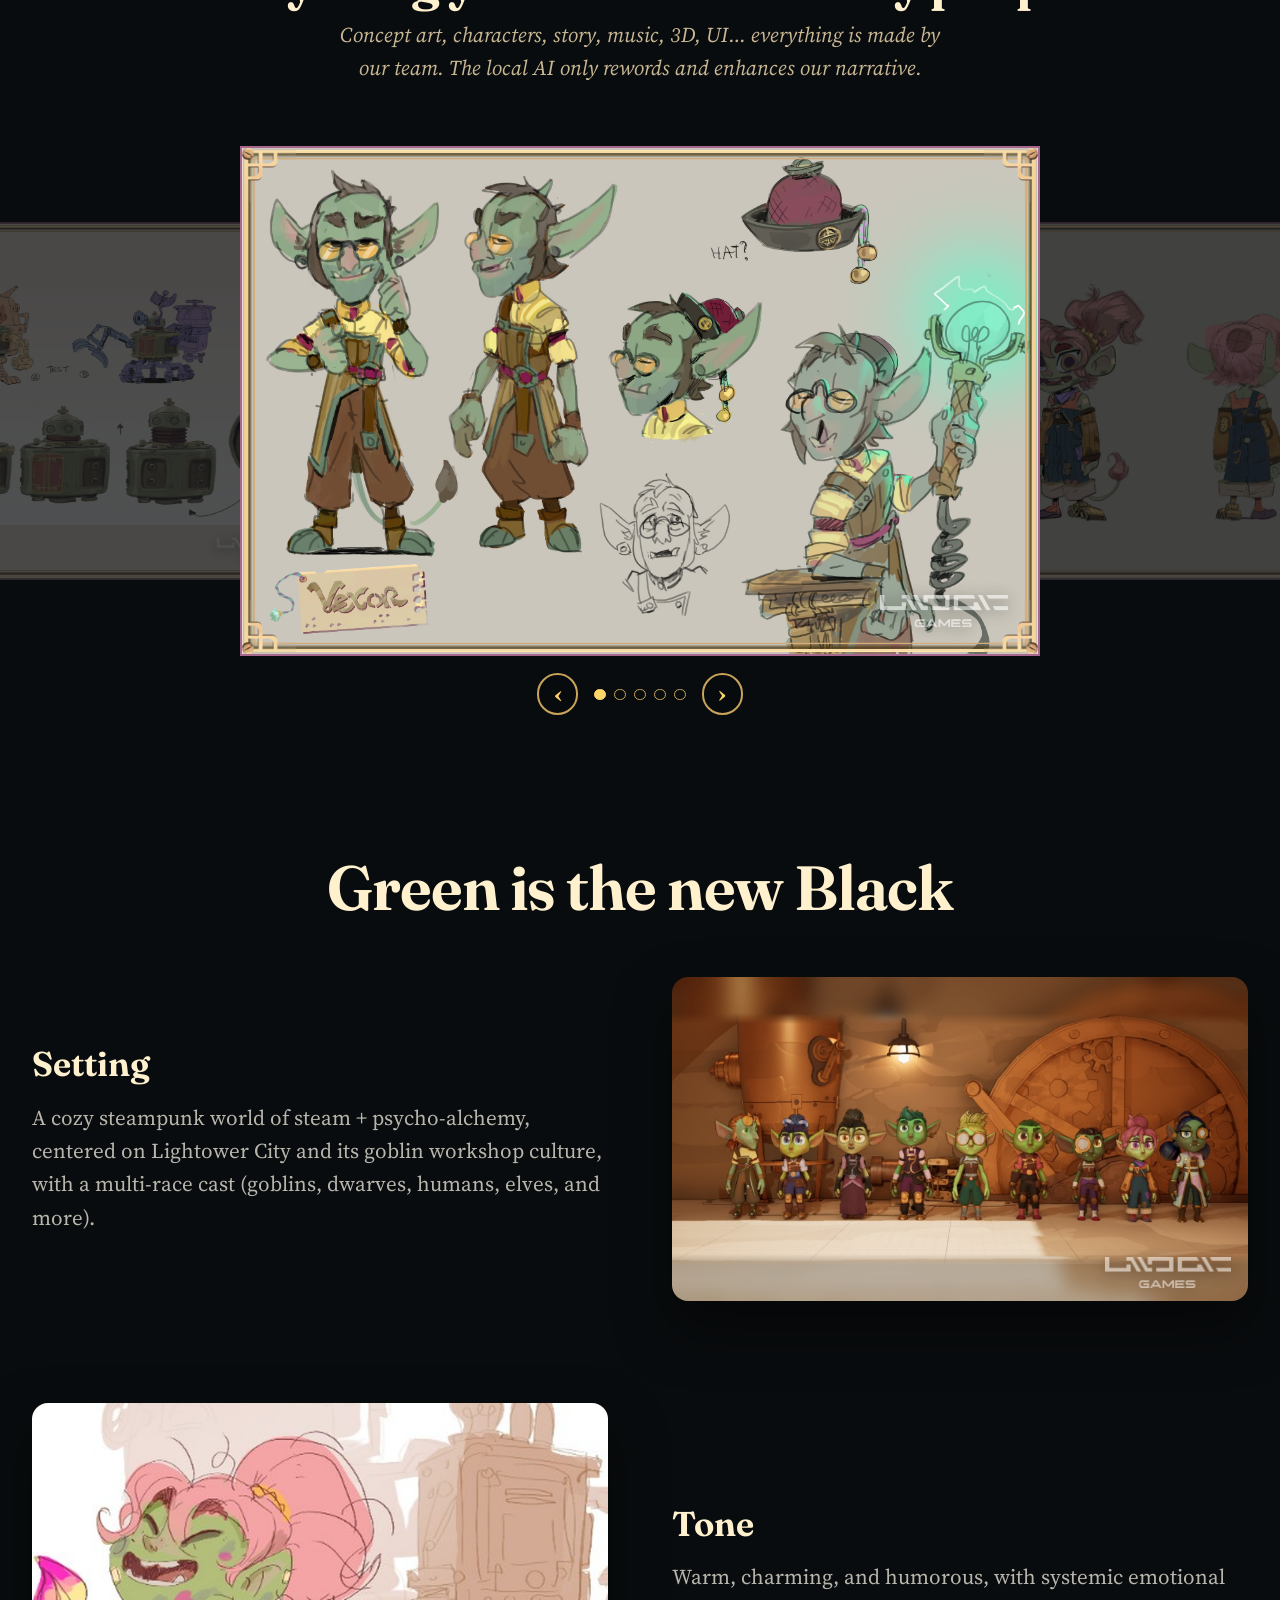
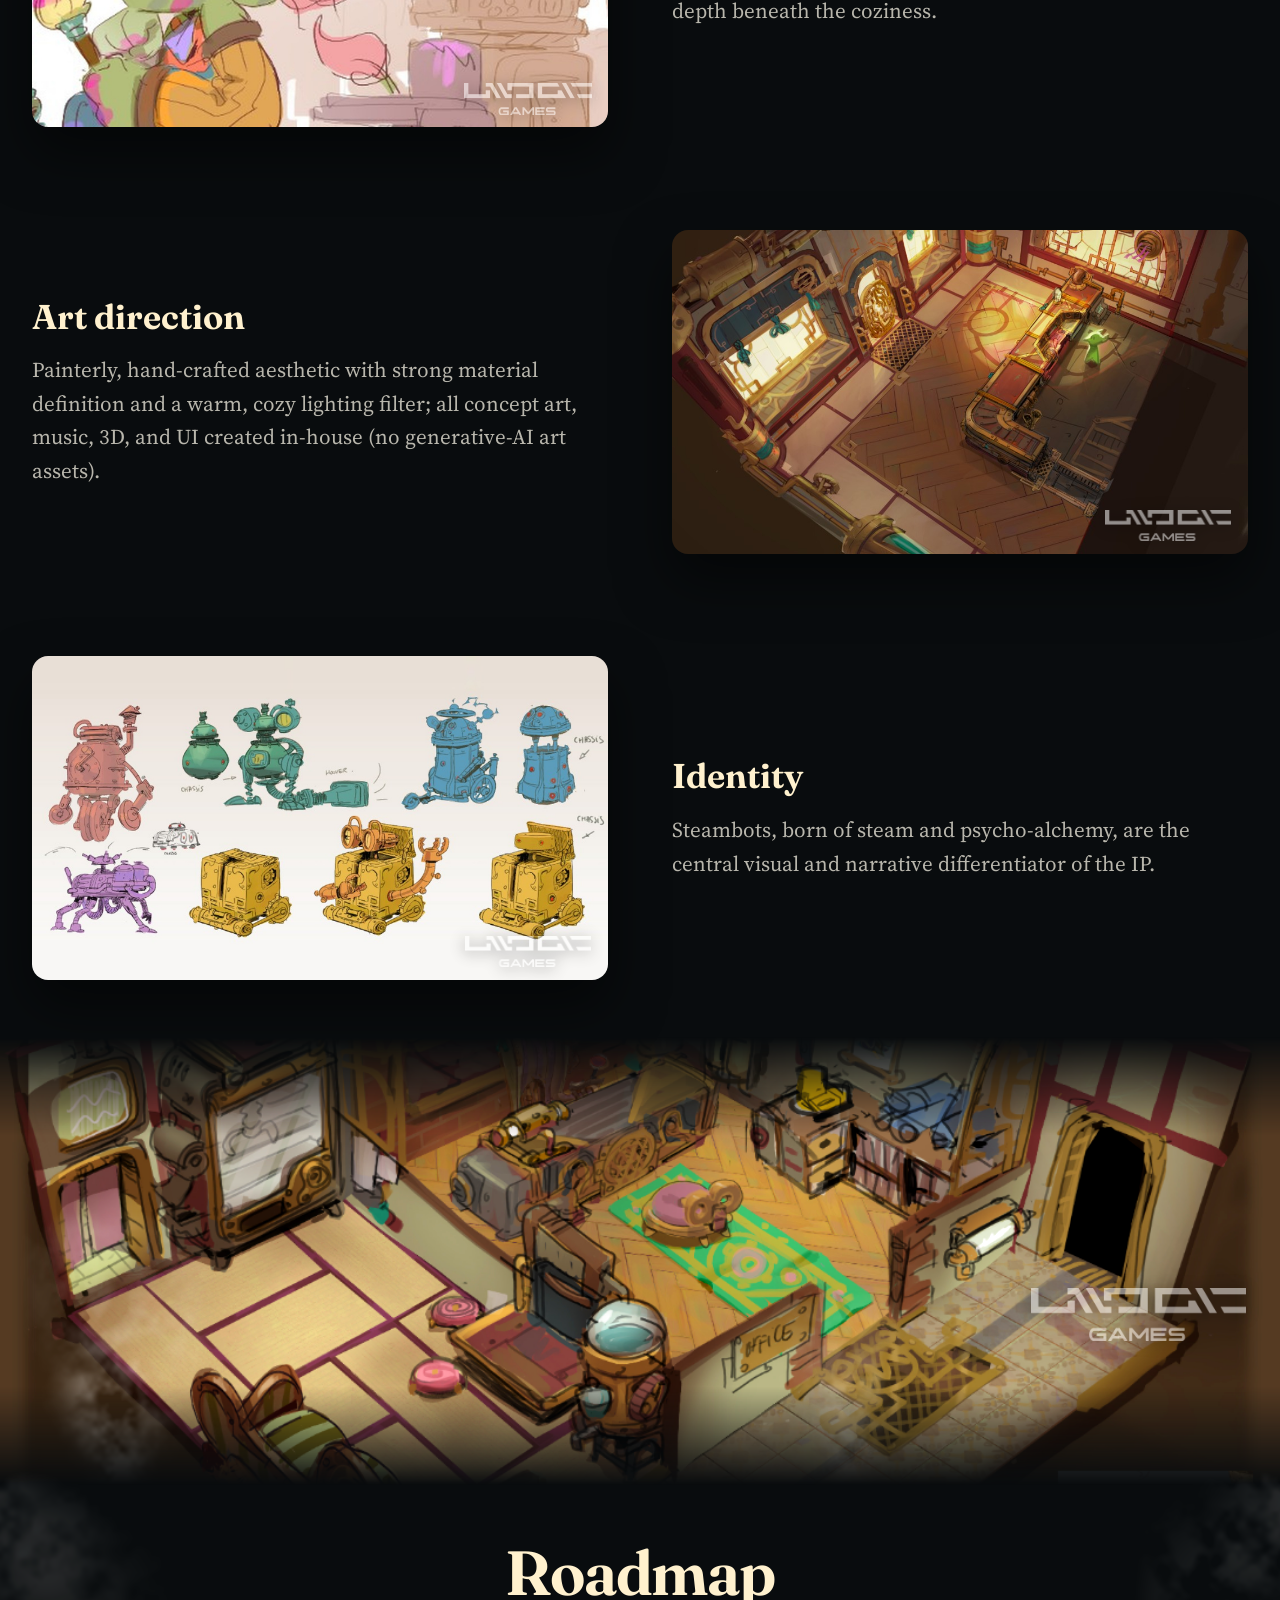
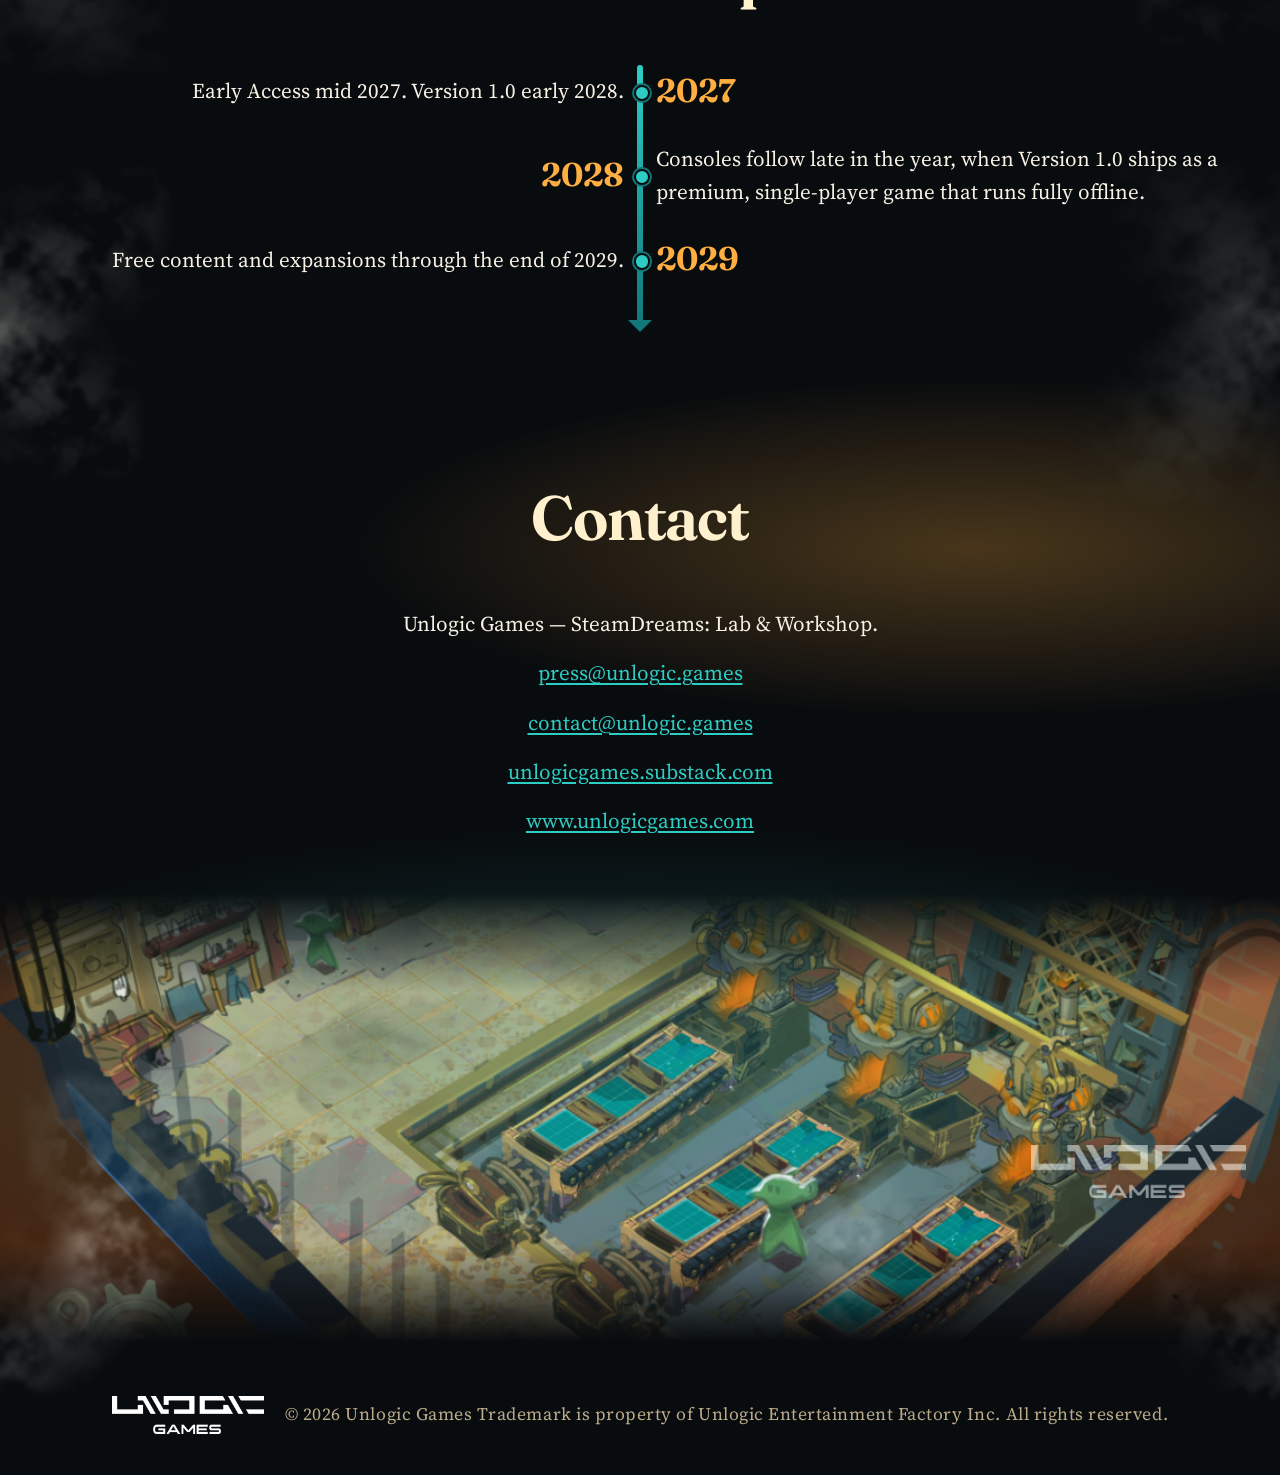
==== commit 12b5f7c2: "Deploying to gh-pages from @ UNLOGIC-GAMES/unlogic.games@3520c207d88cf393dd81e073e3d6ae4275bb3d4c 🚀" ====
--- a/new/index.html
+++ b/new/index.html
@@ -1381,6 +1381,12 @@
       color: #ff7a5c;
       text-decoration: underline; text-decoration-thickness: 0.08em; text-underline-offset: 0.18em;
     }
+    .side.never .ticks li {
+      text-decoration: line-through;
+      text-decoration-thickness: 0.11em;
+      text-decoration-color: #ff7a5c;
+      text-decoration-skip-ink: none;
+    }
     /* Only the blank paper drops out. The drawing keeps the colours Géraud painted. */
     .welcome-rail {
       position: relative;
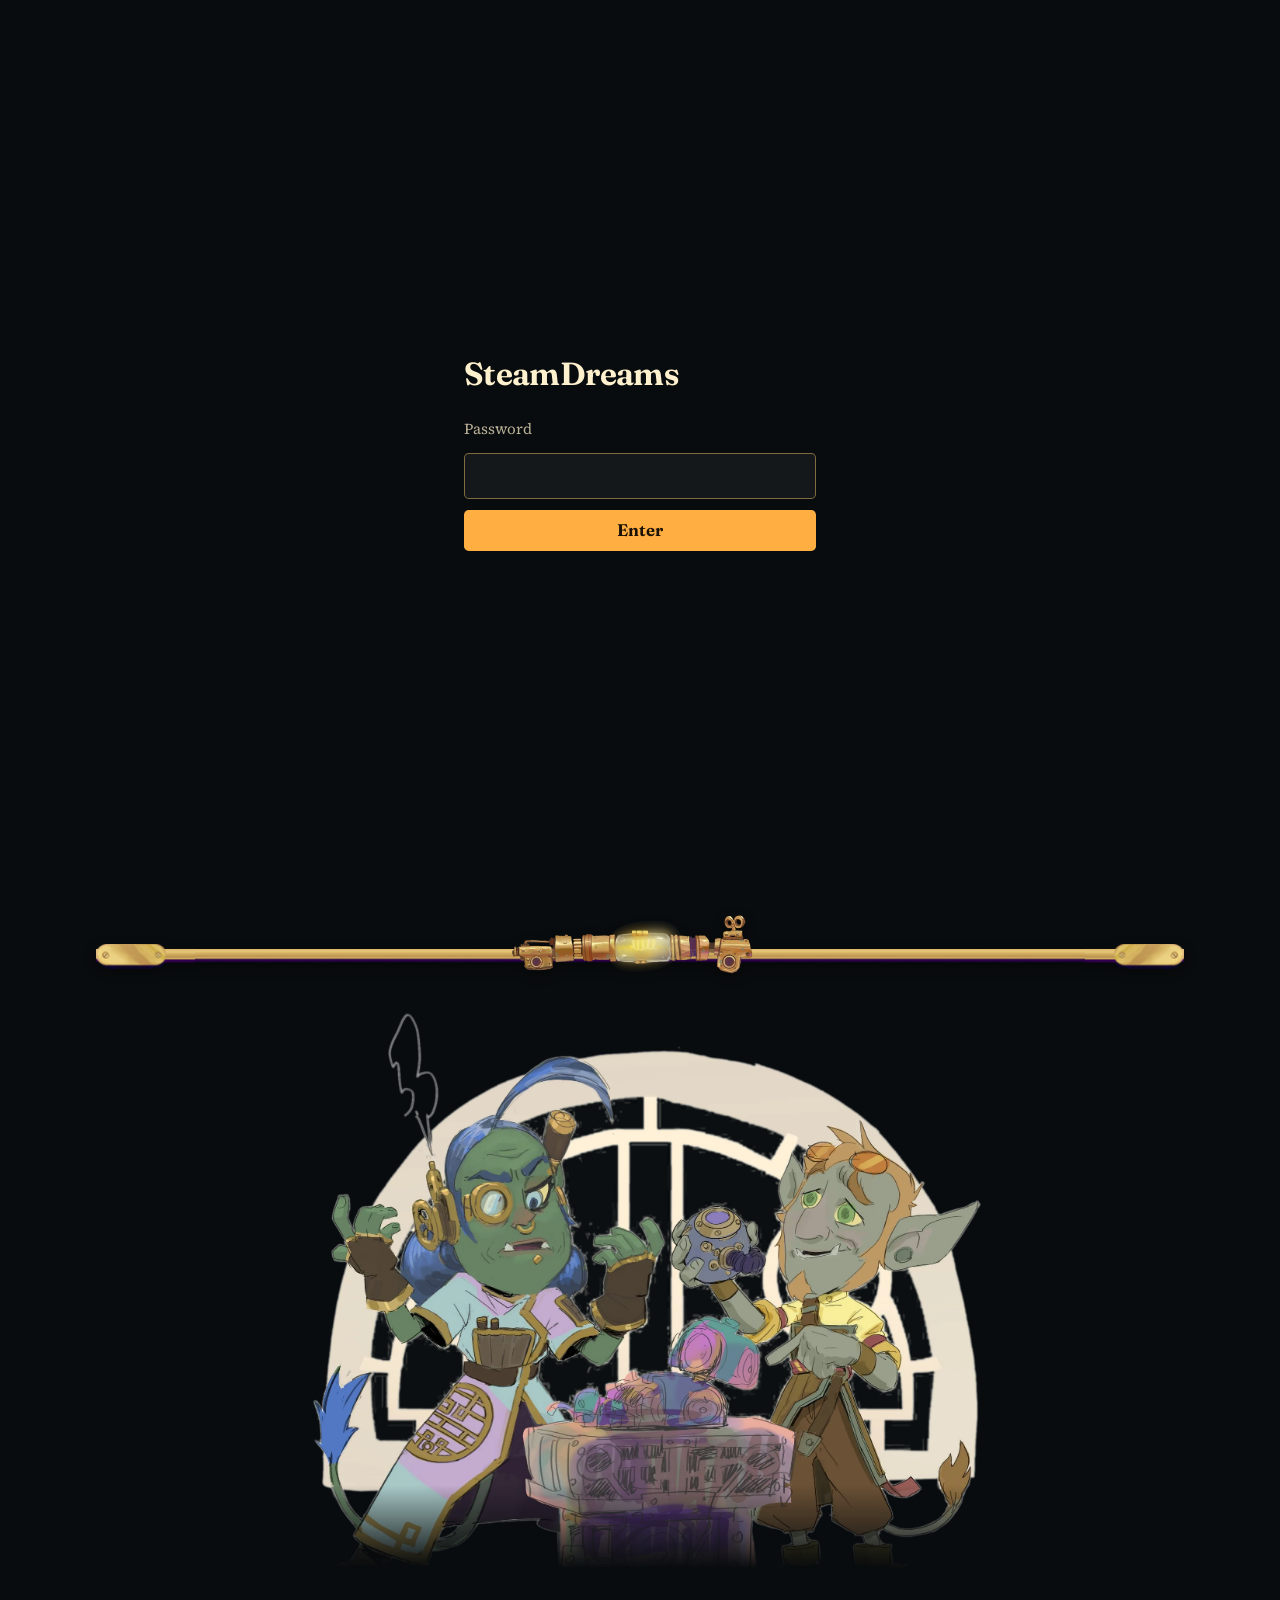
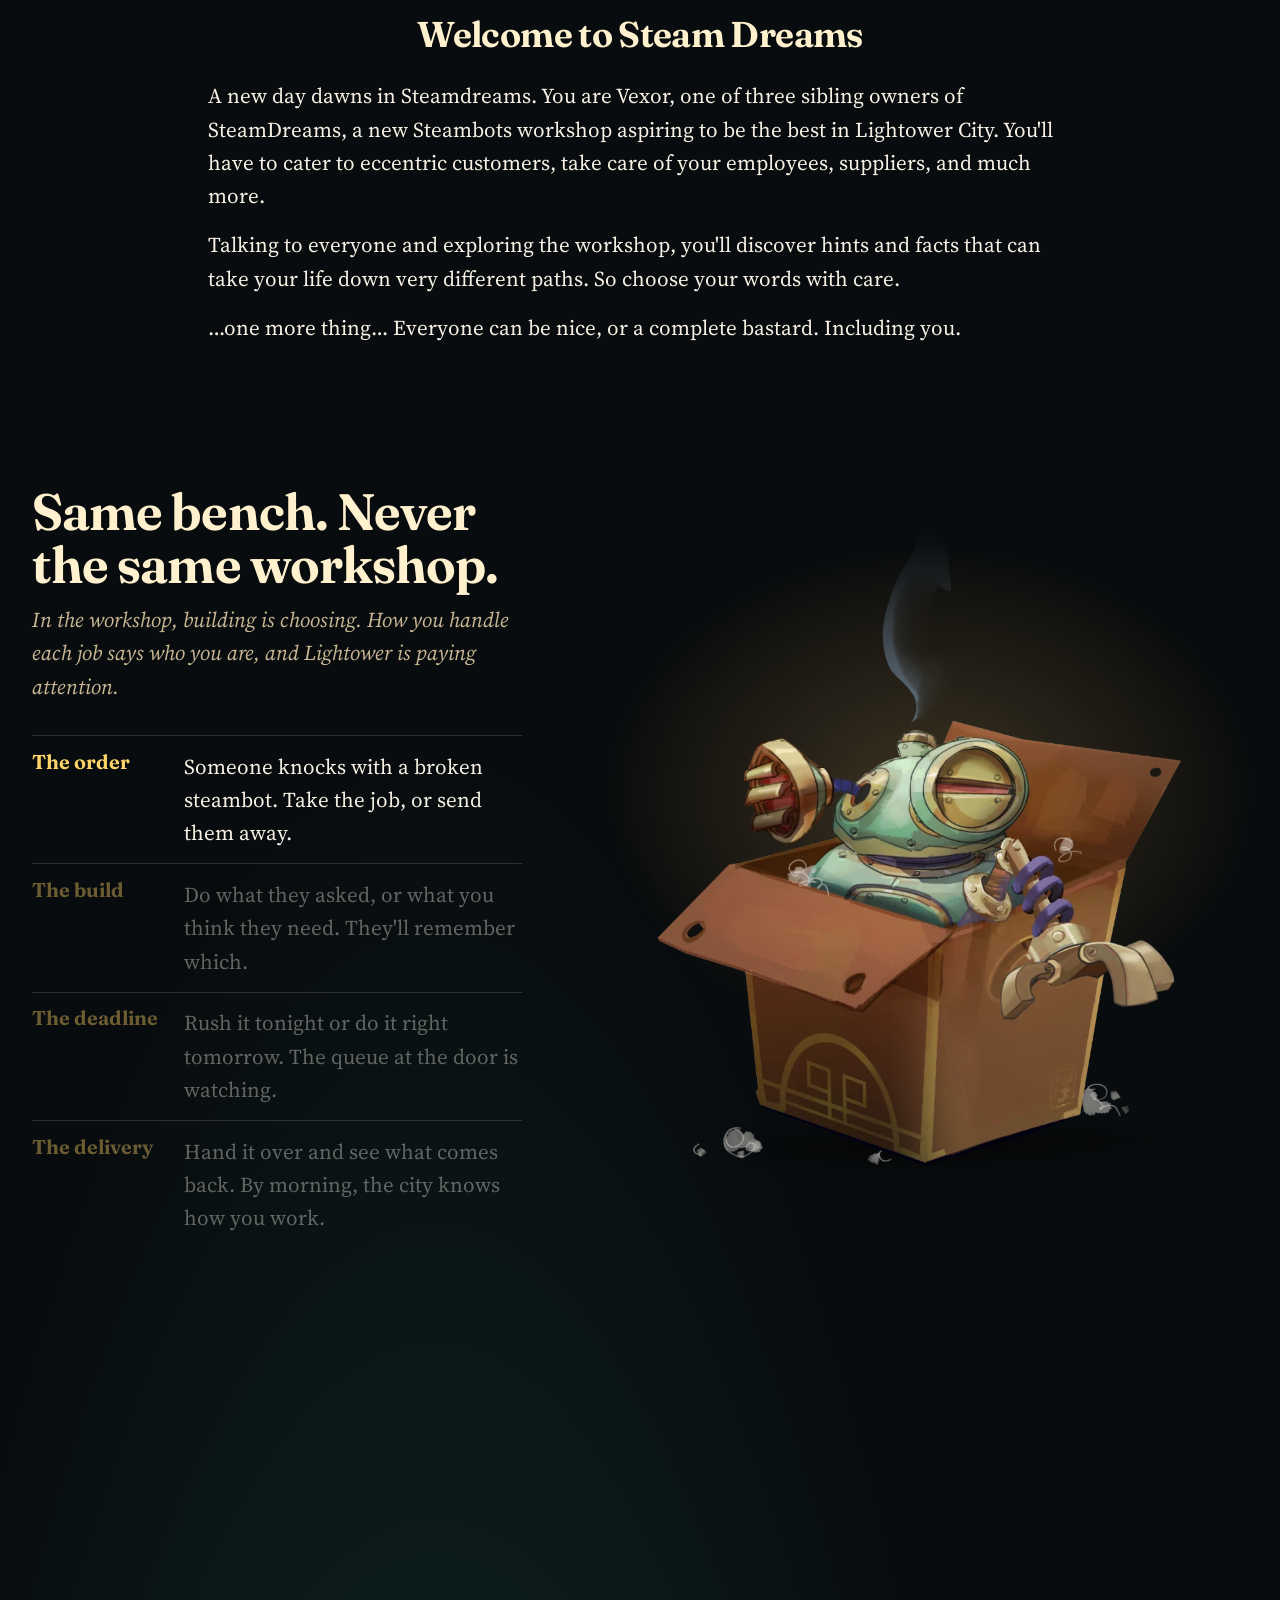
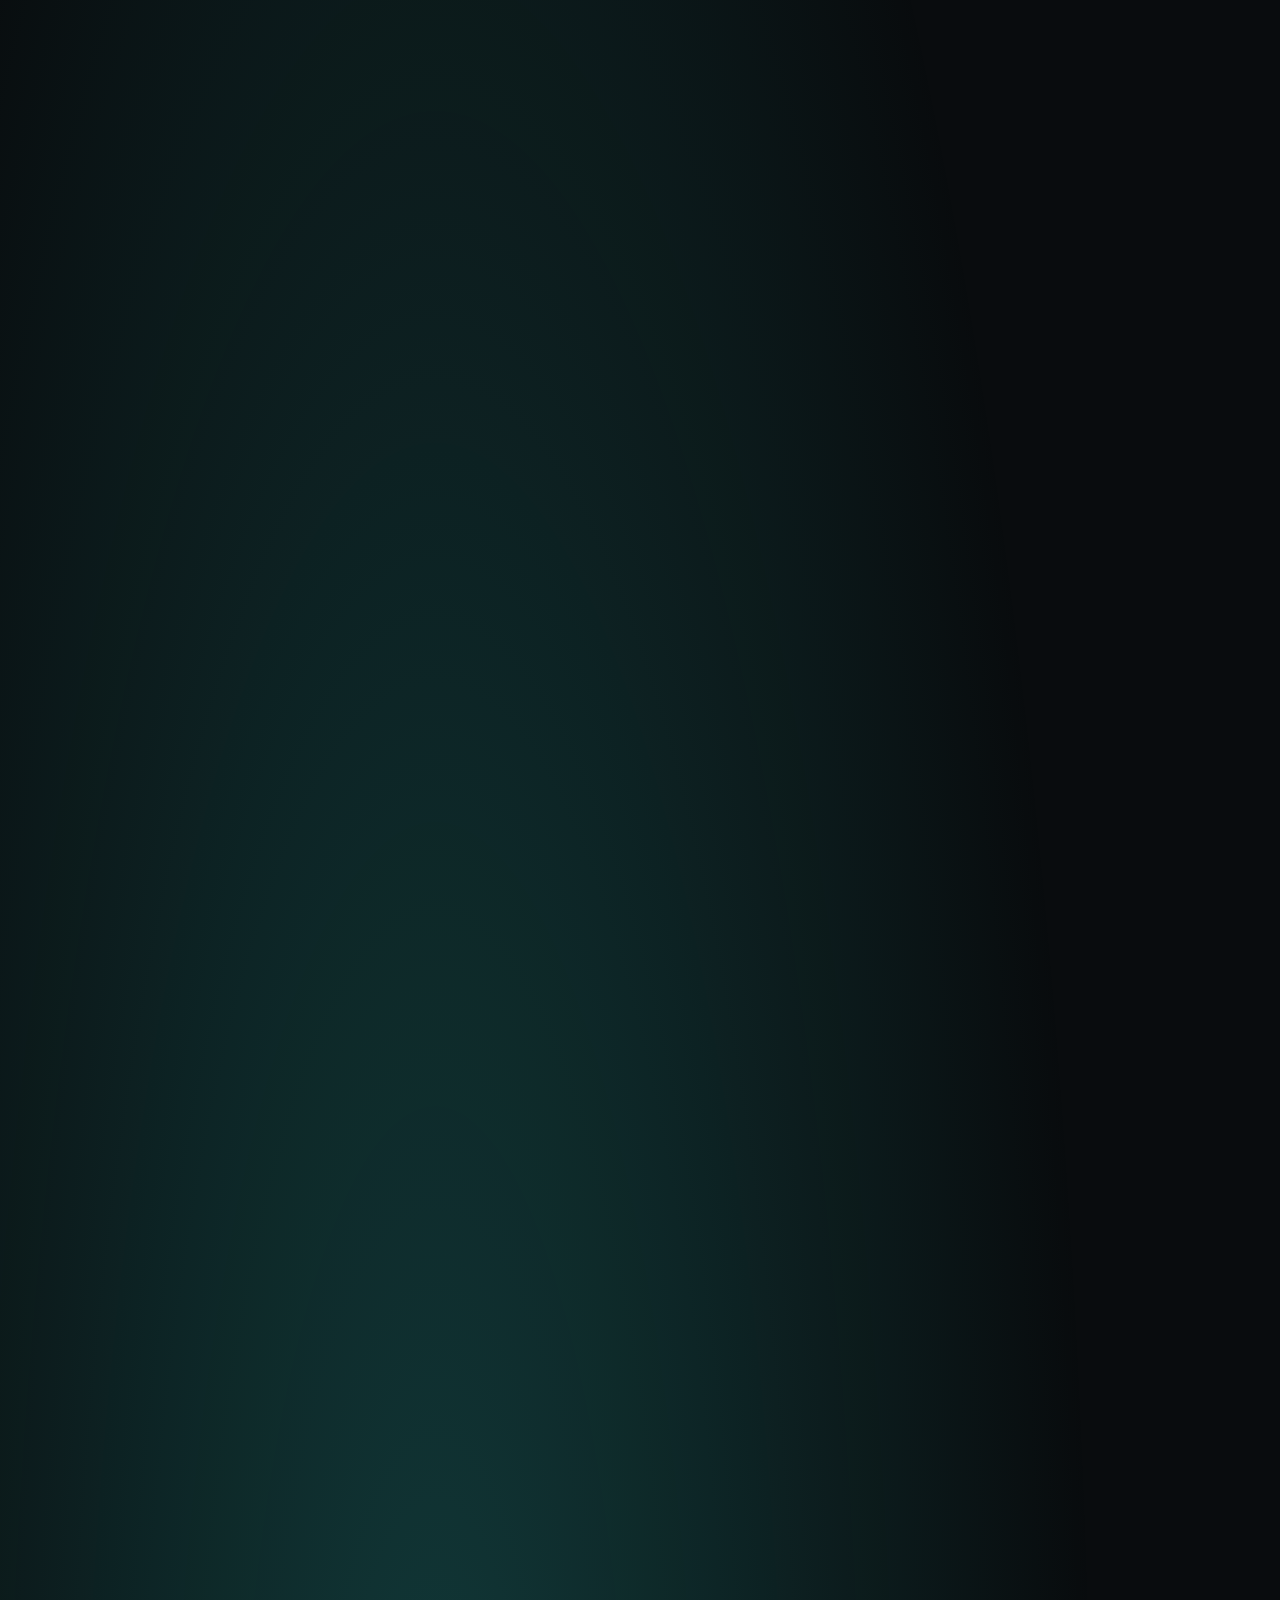
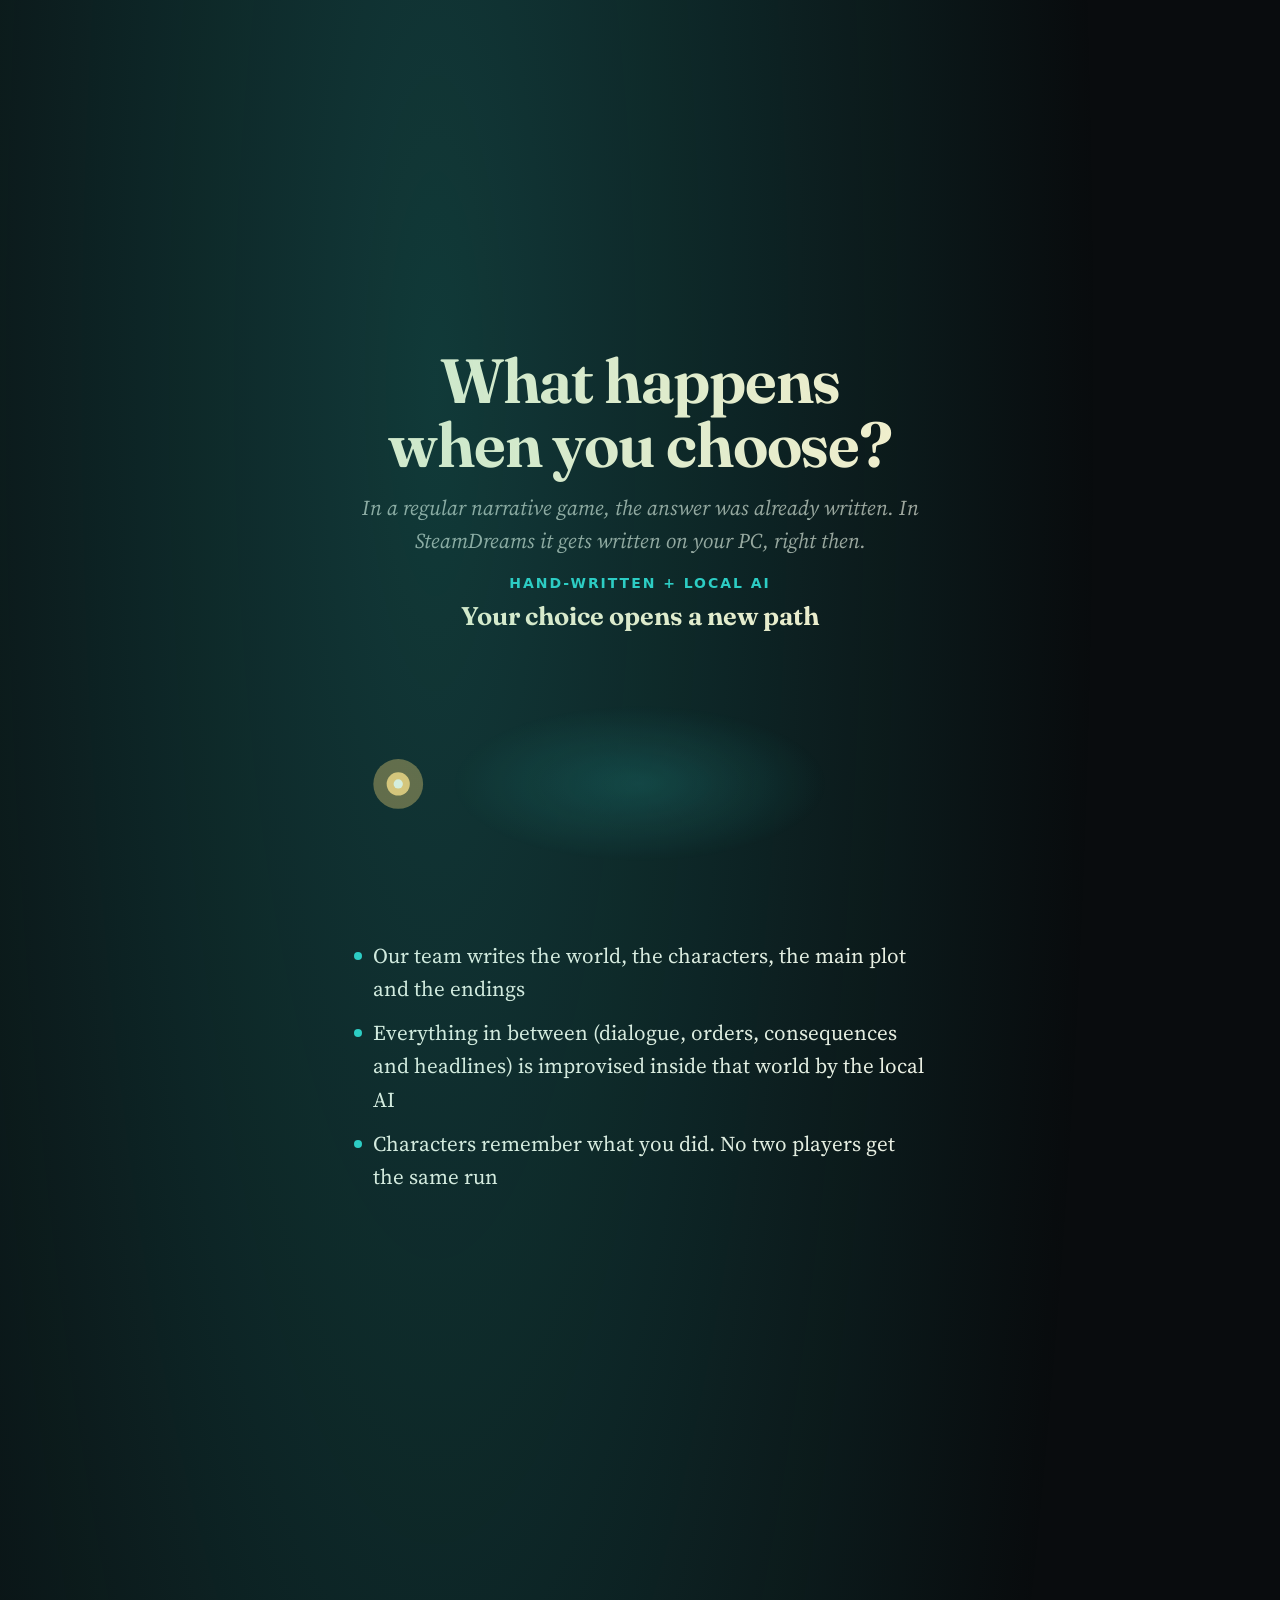
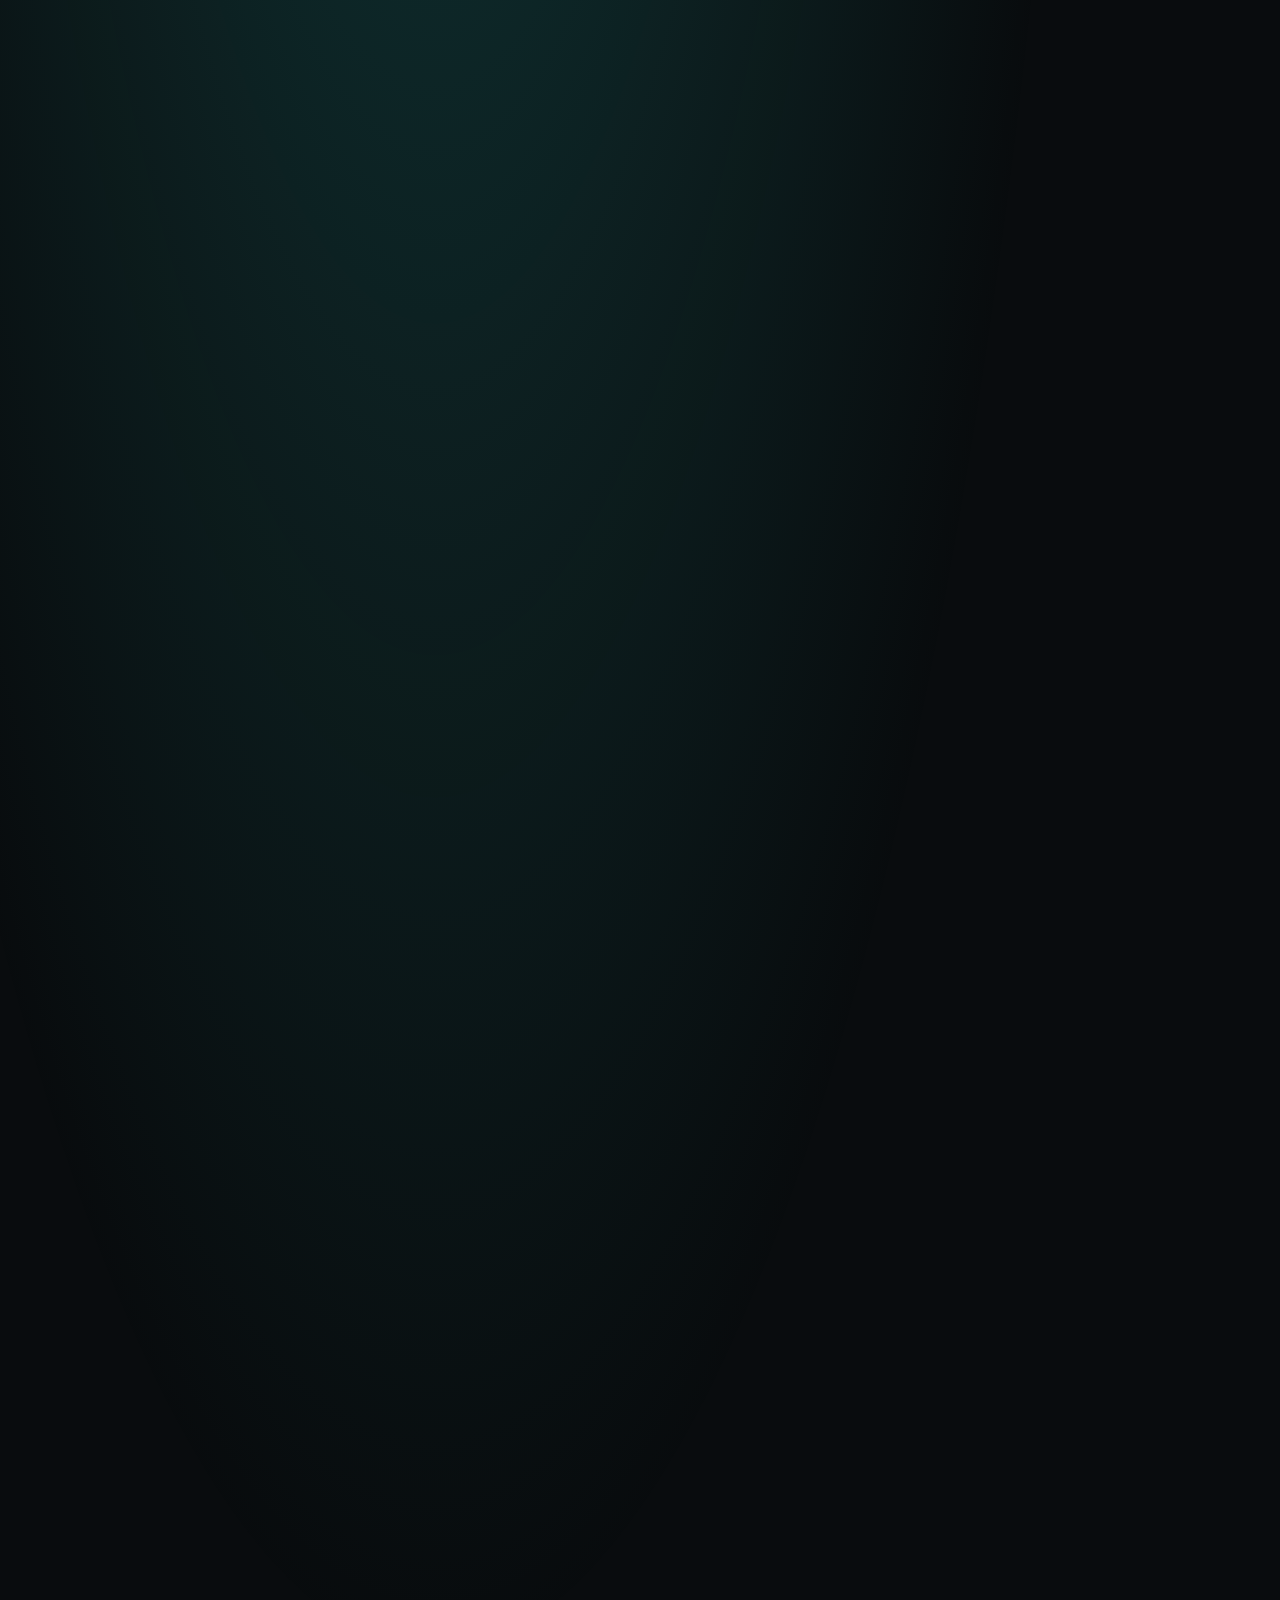
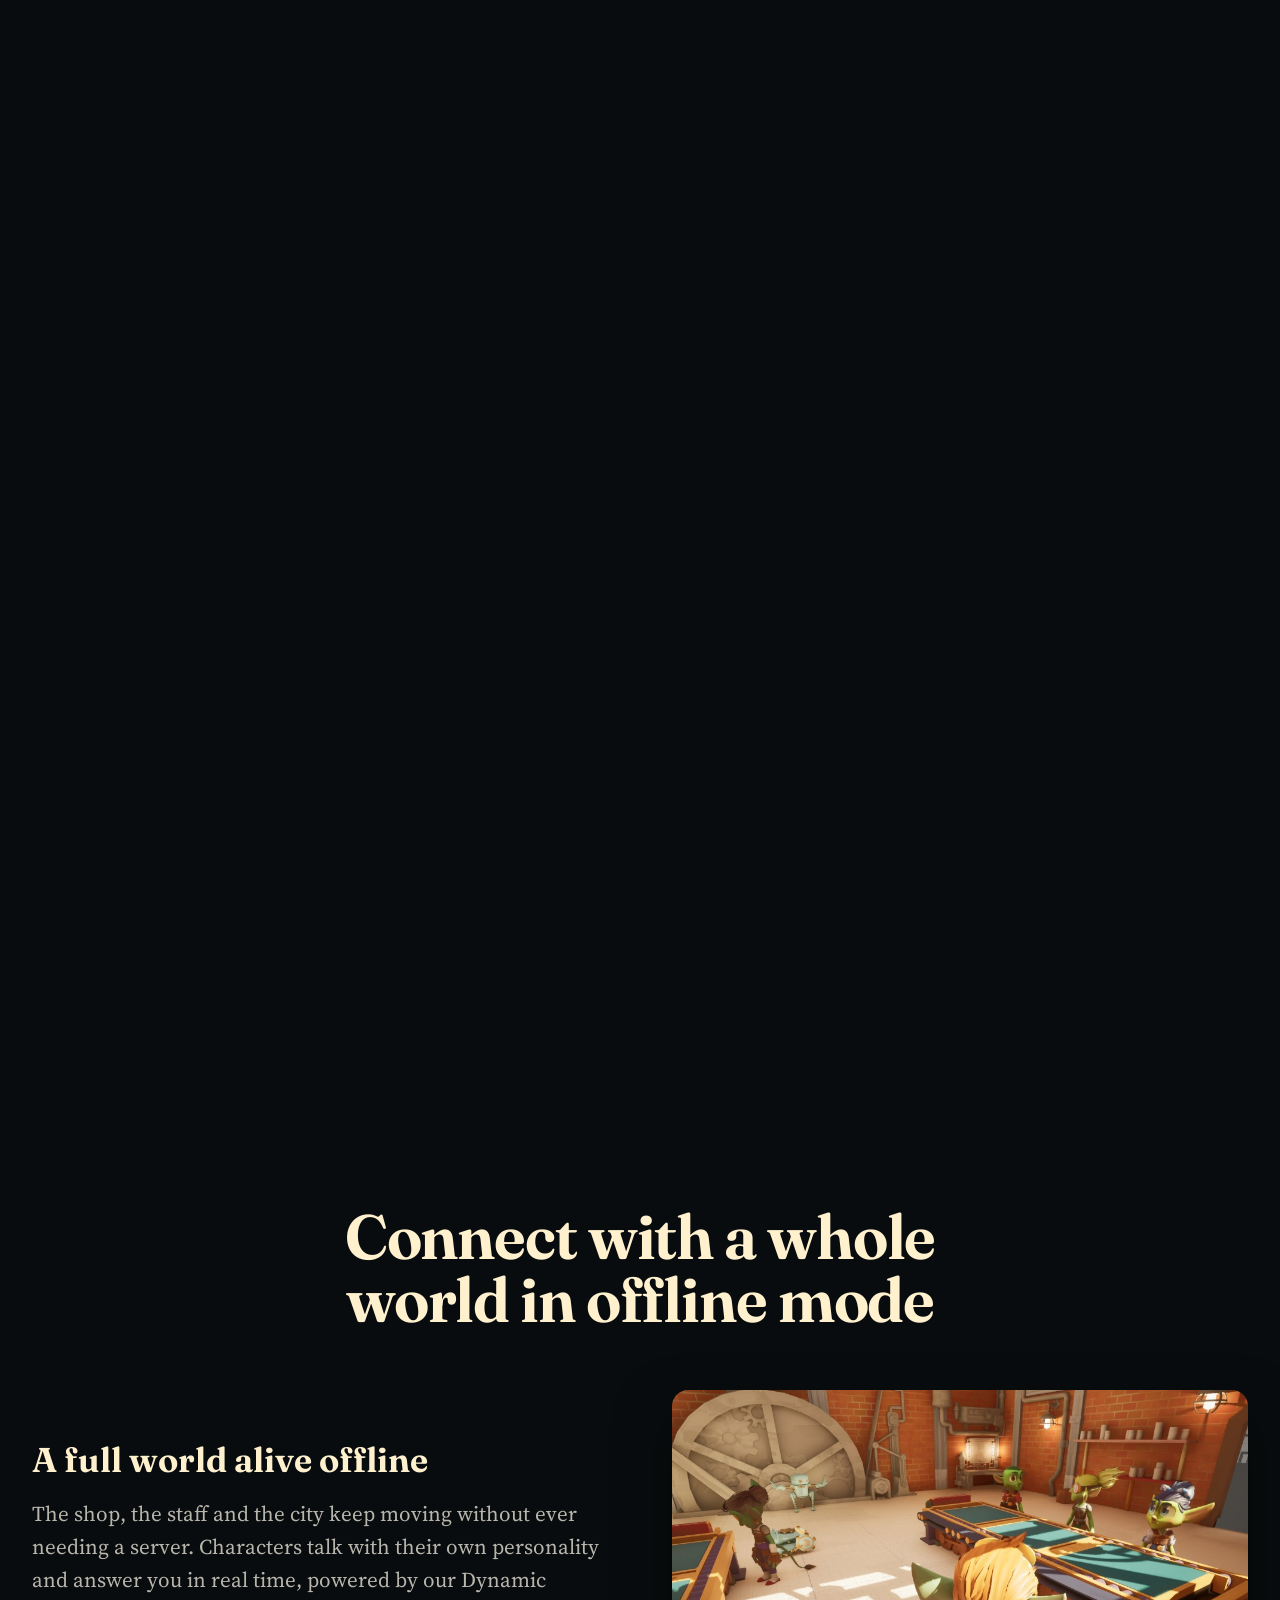
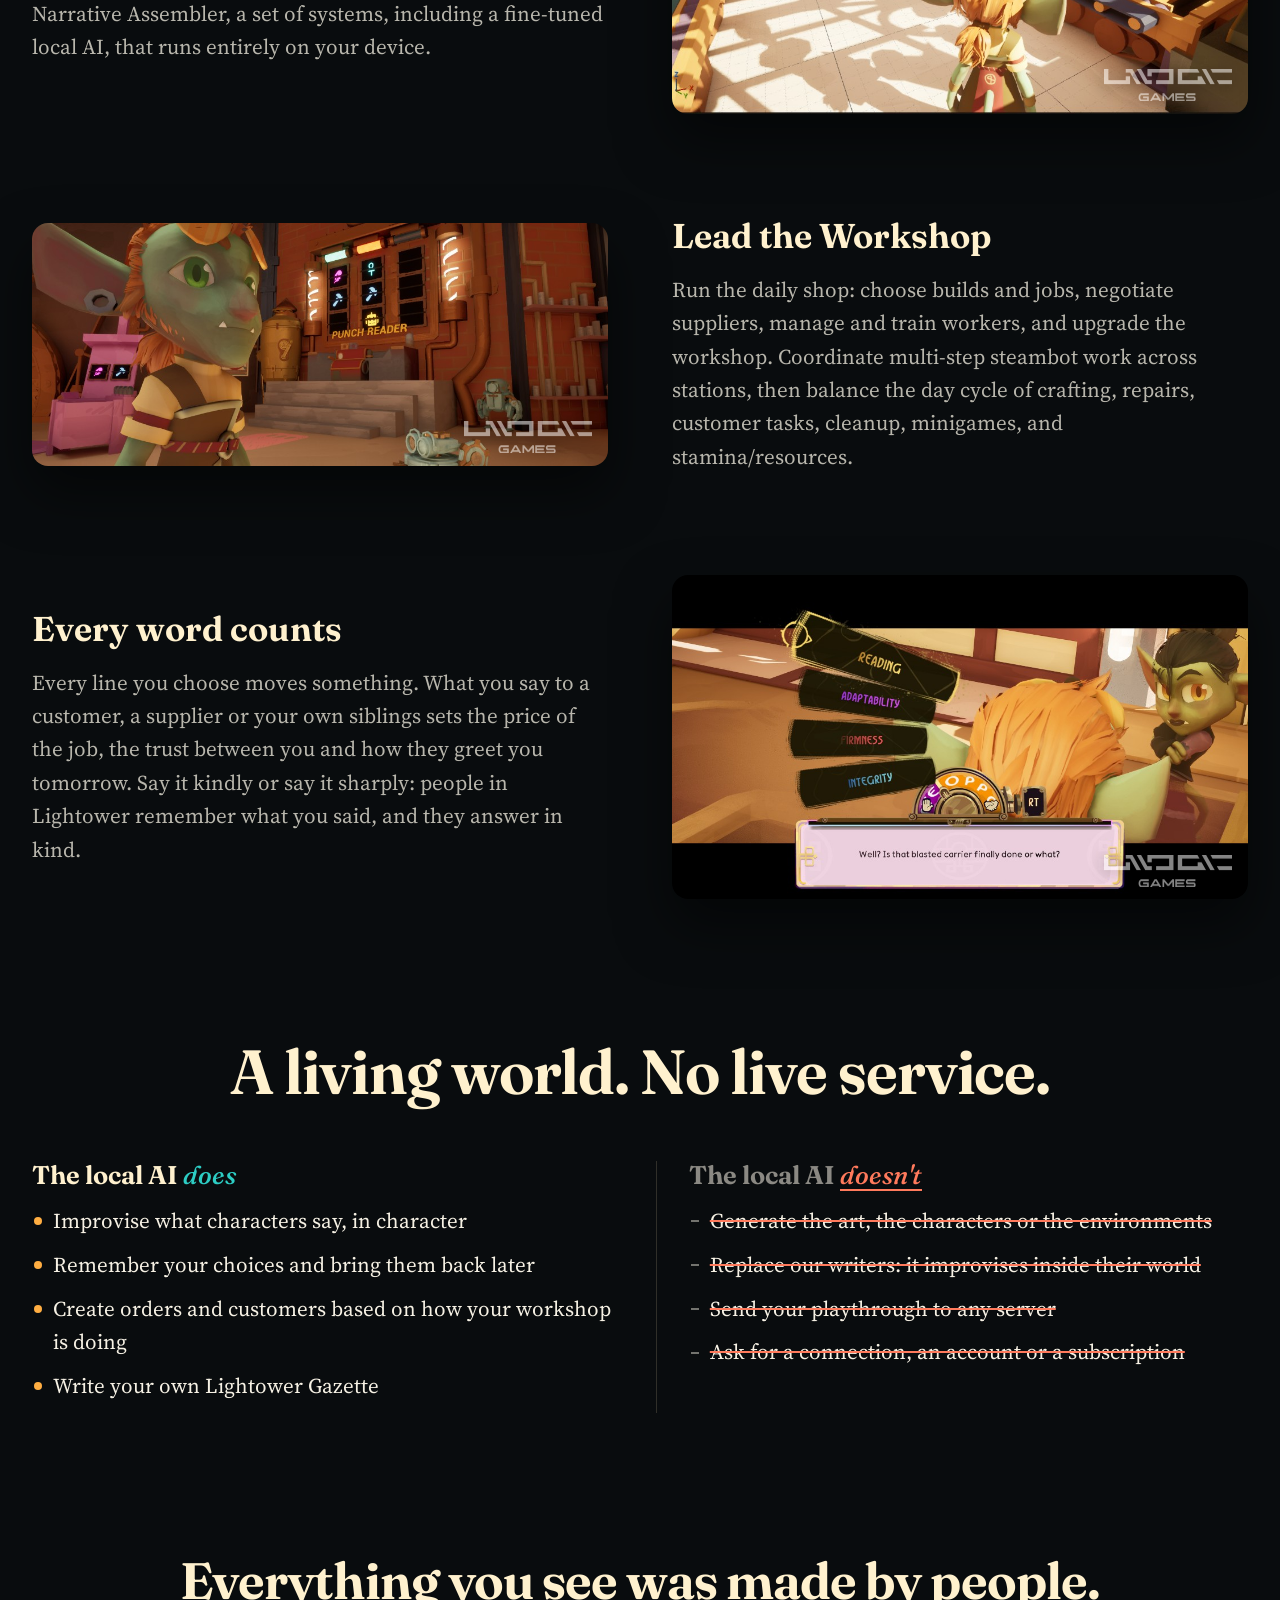
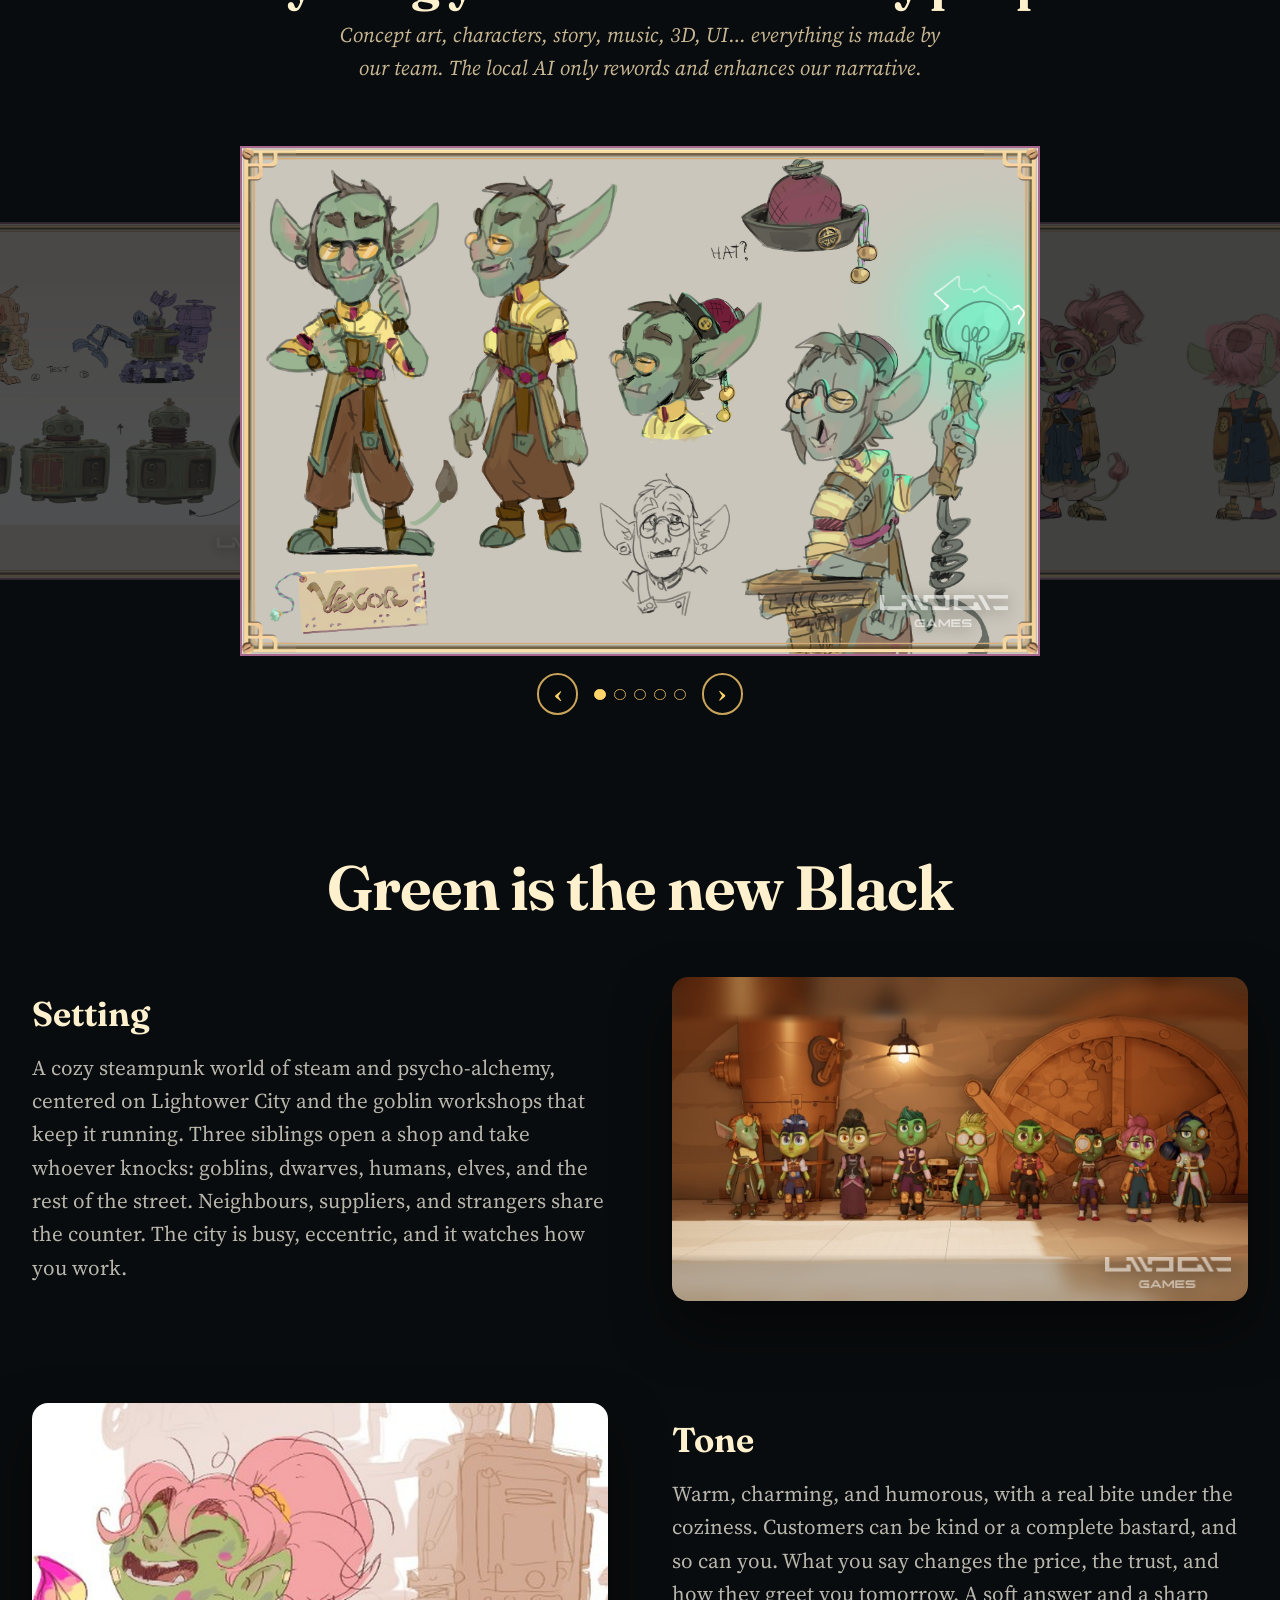
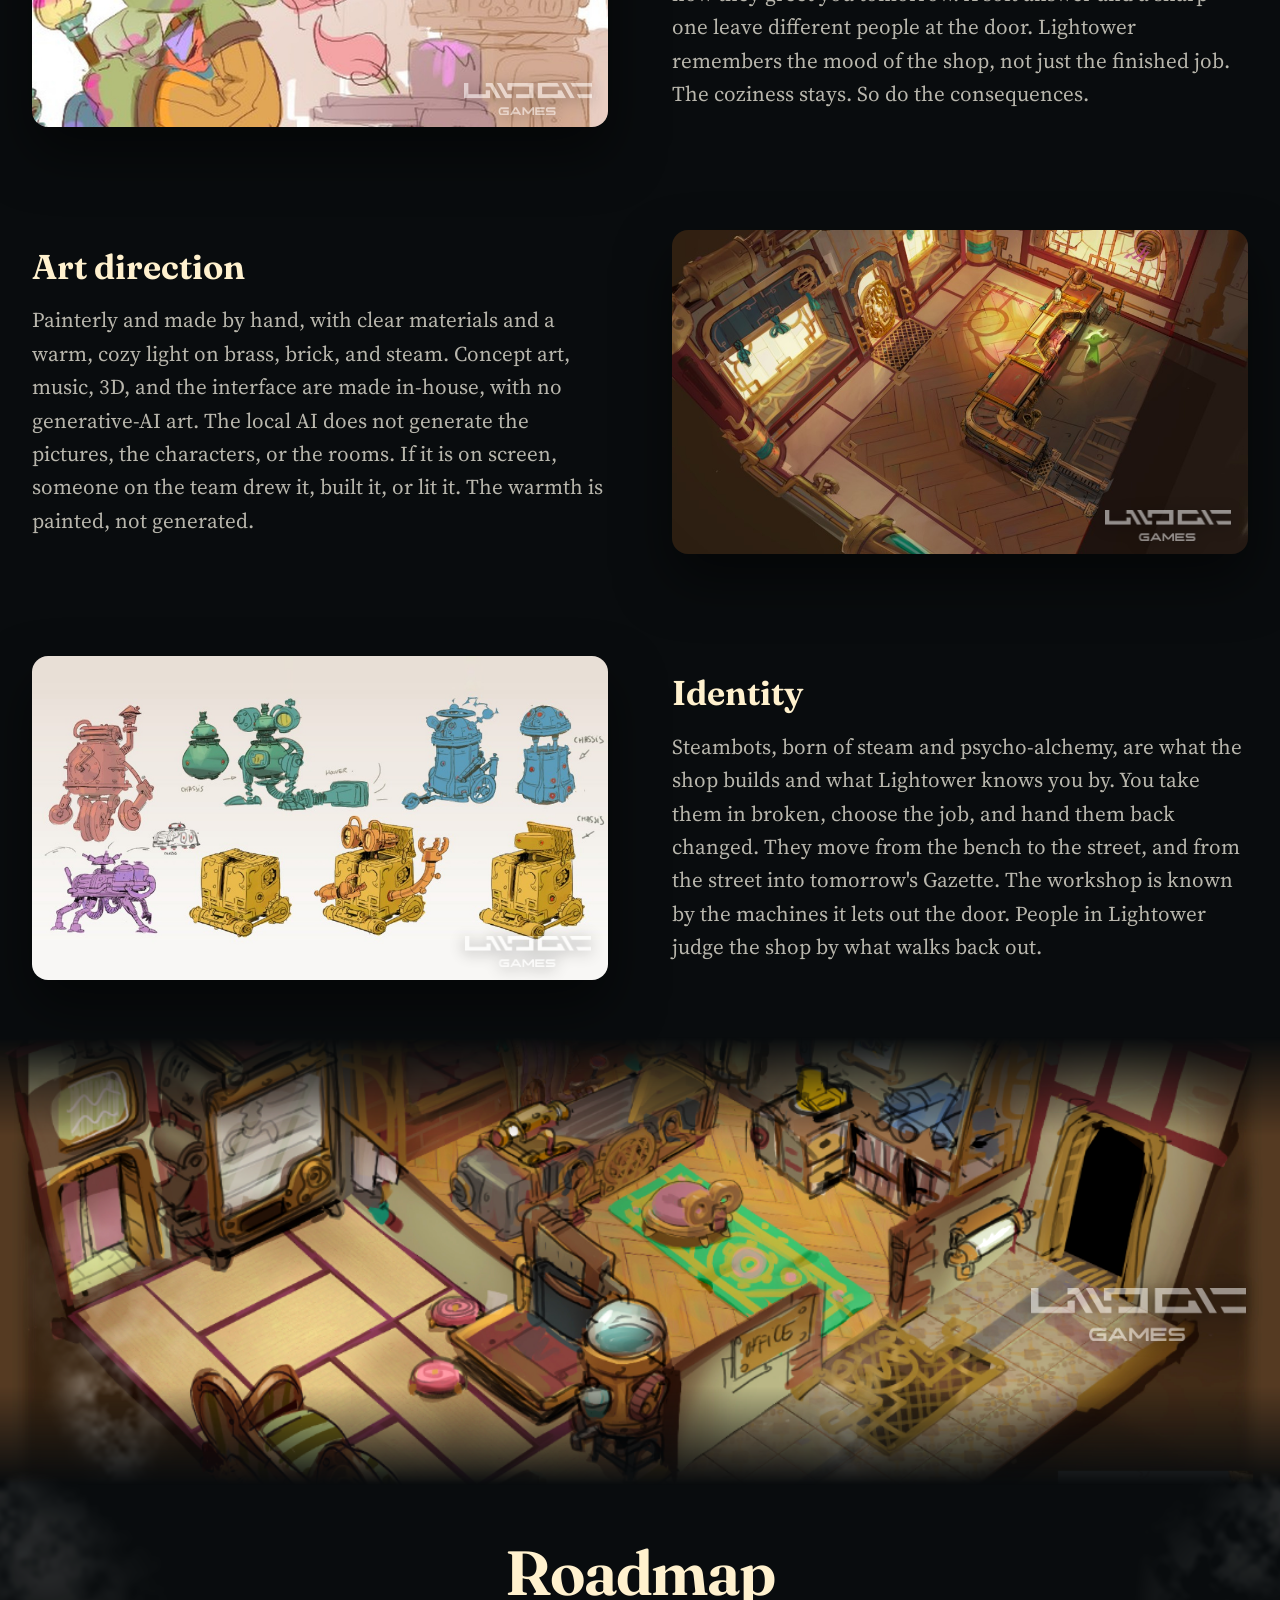
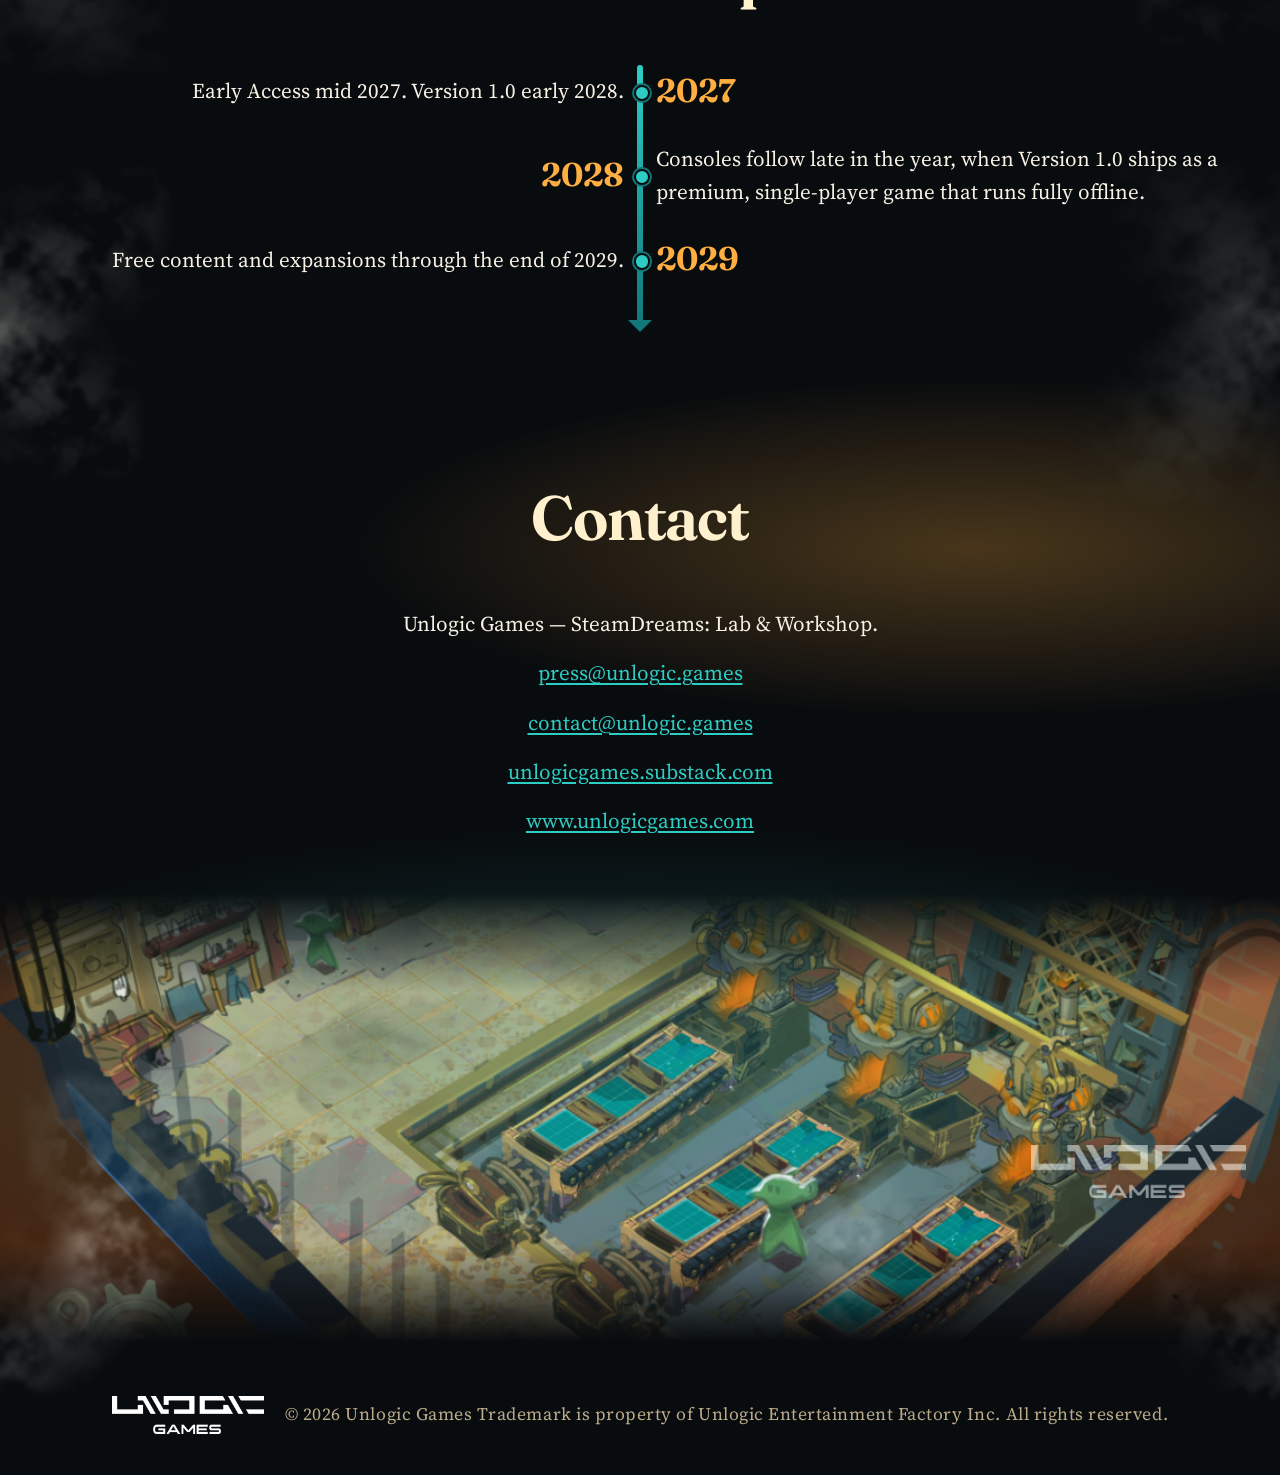
==== commit 6d7c09c7: "Deploying to gh-pages from @ UNLOGIC-GAMES/unlogic.games@aebed3de996e9cdd17fa0cb8f841e788a43c890e 🚀" ====
--- a/new/index.html
+++ b/new/index.html
@@ -1537,7 +1537,7 @@
 
   </style>
 </head>
-<body data-content="content-v2.yaml?v=13">
+<body data-content="content-v2.yaml?v=16">
   <div id="gate" role="dialog" aria-modal="true" aria-labelledby="gate-title">
     <form id="gate-form">
       <p id="gate-title">SteamDreams</p>
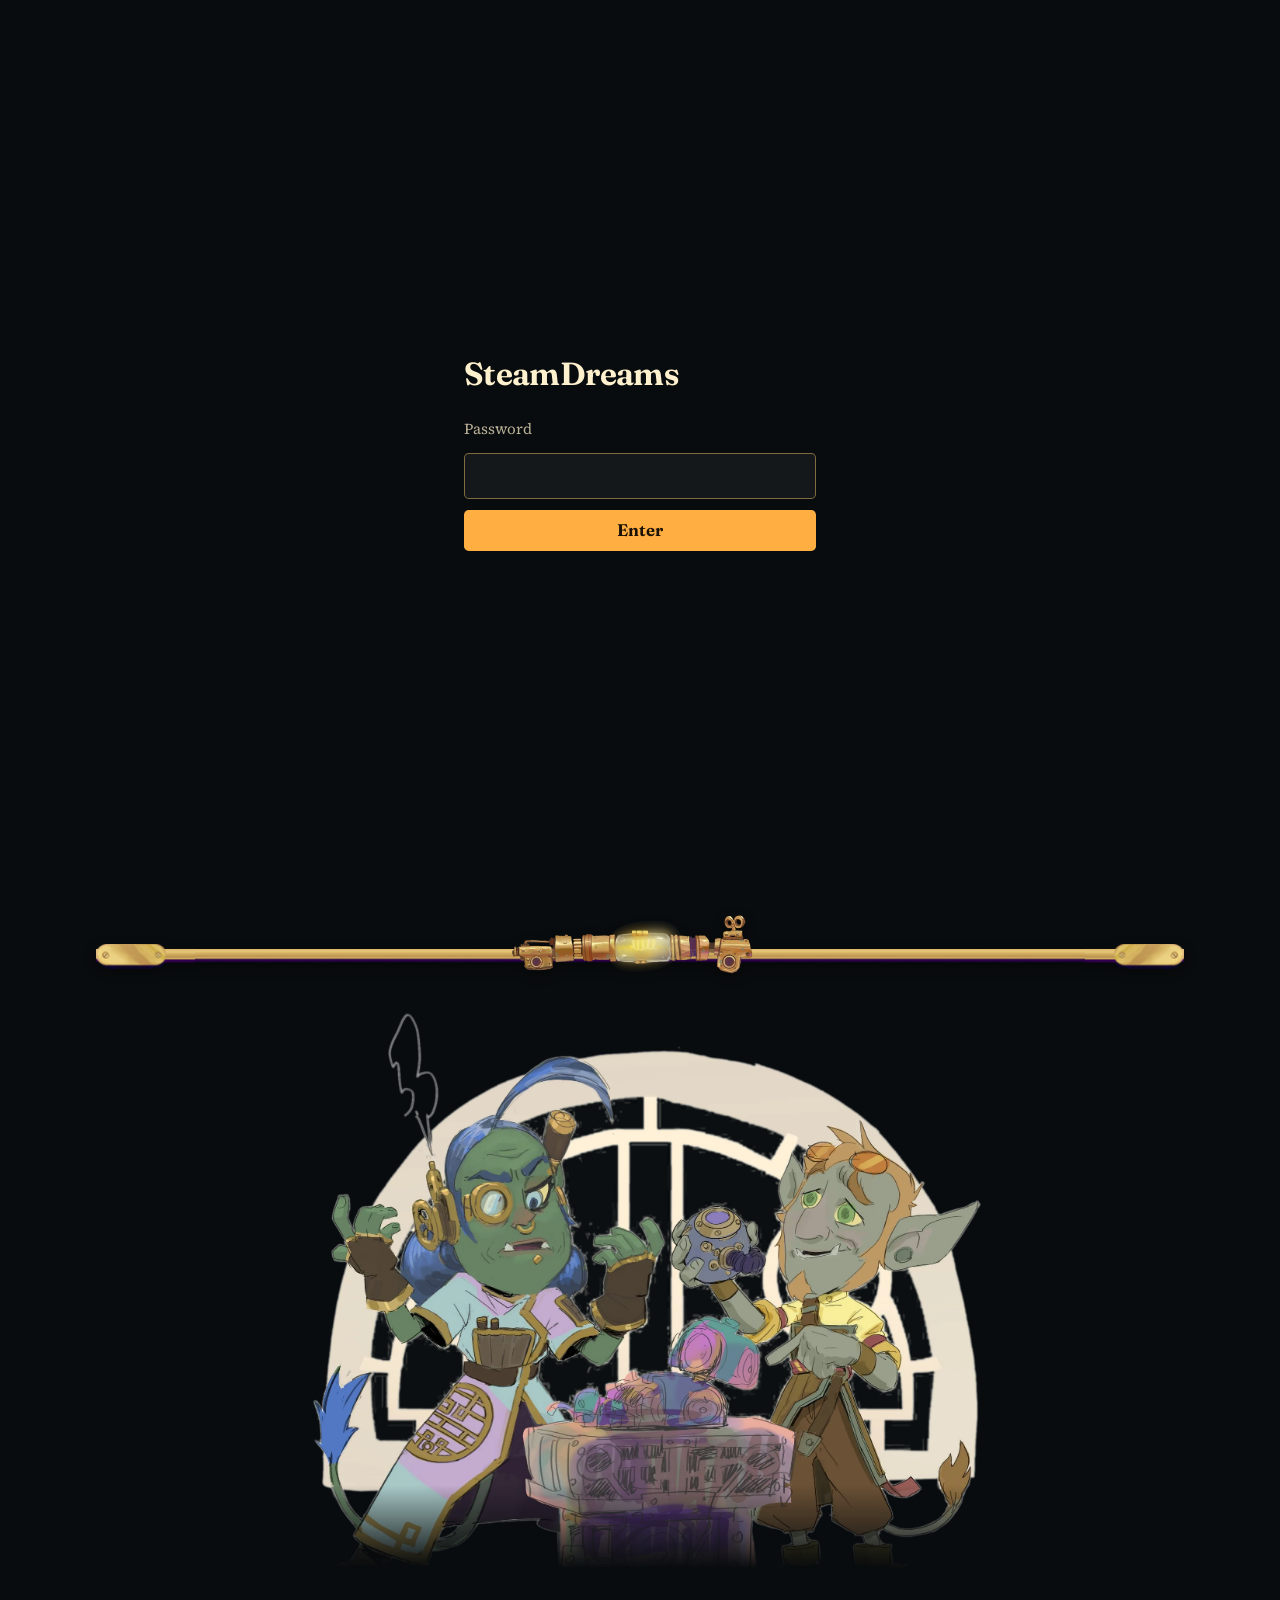
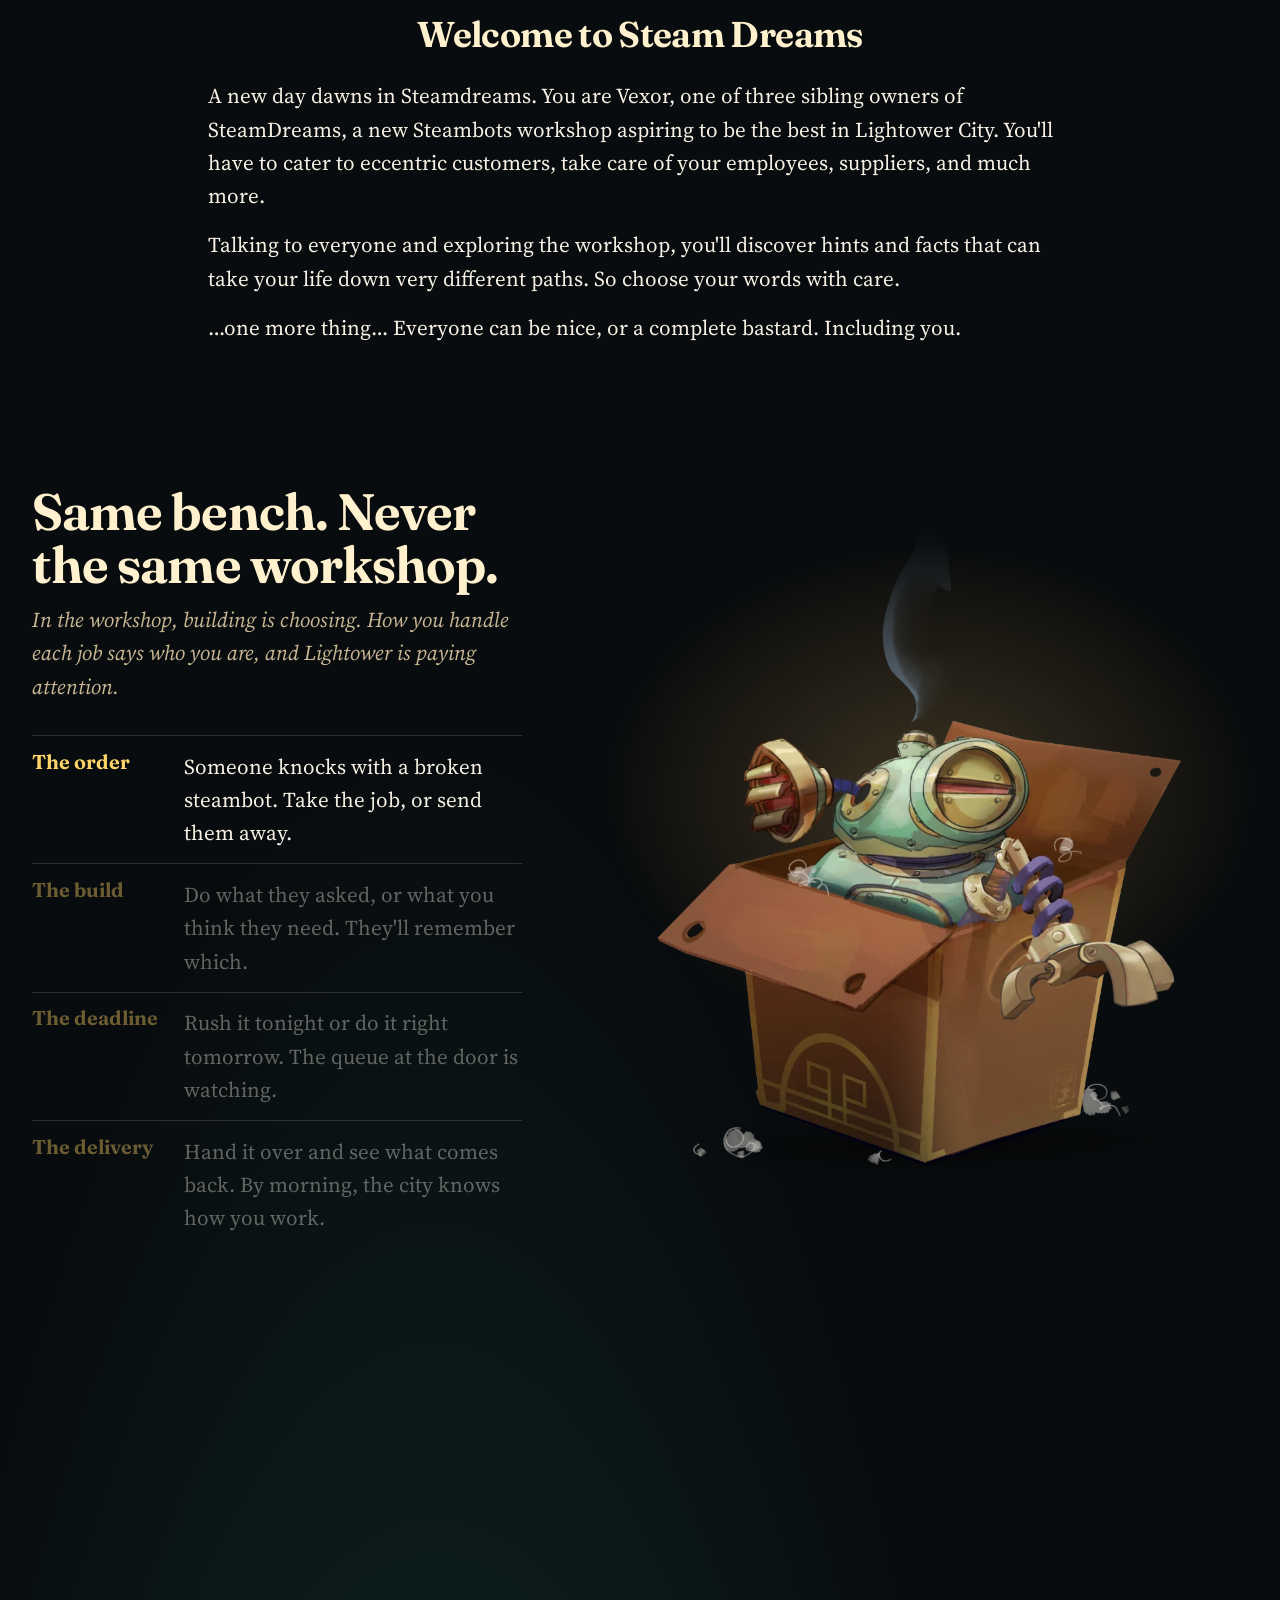
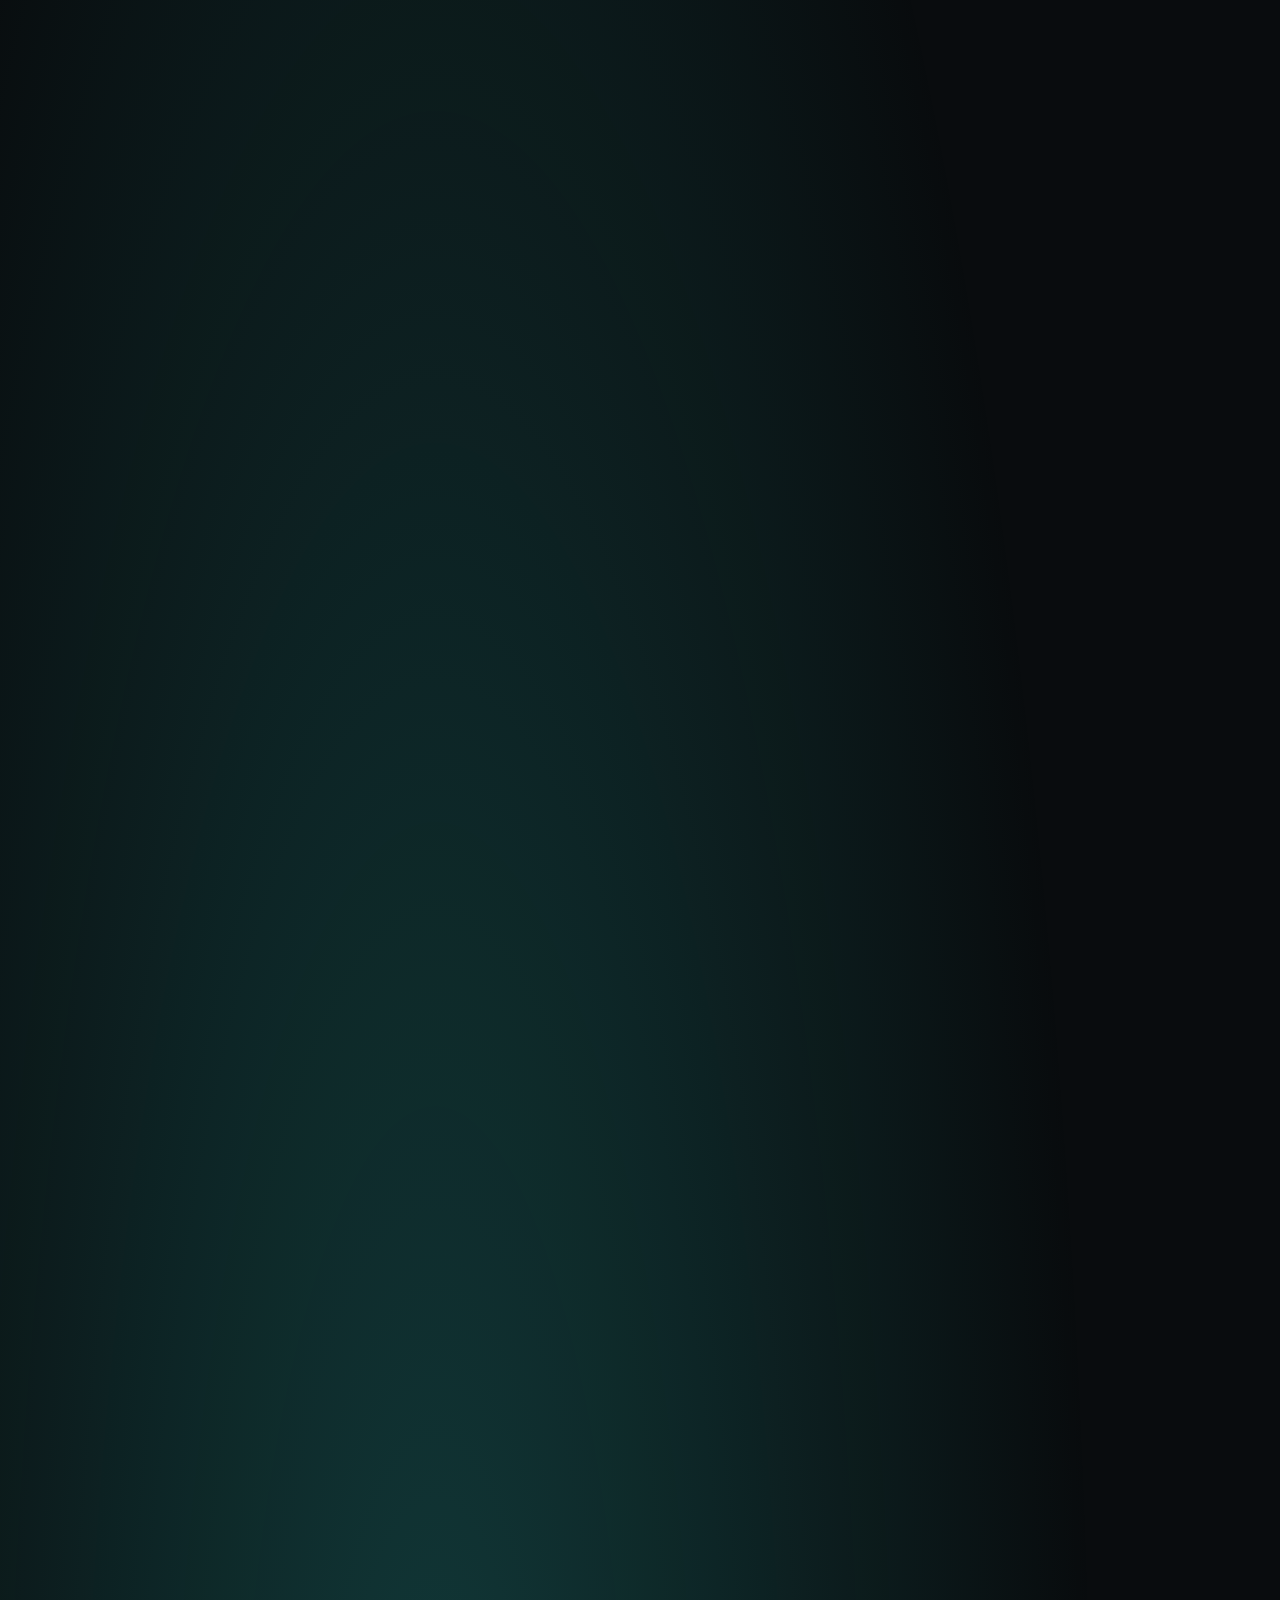
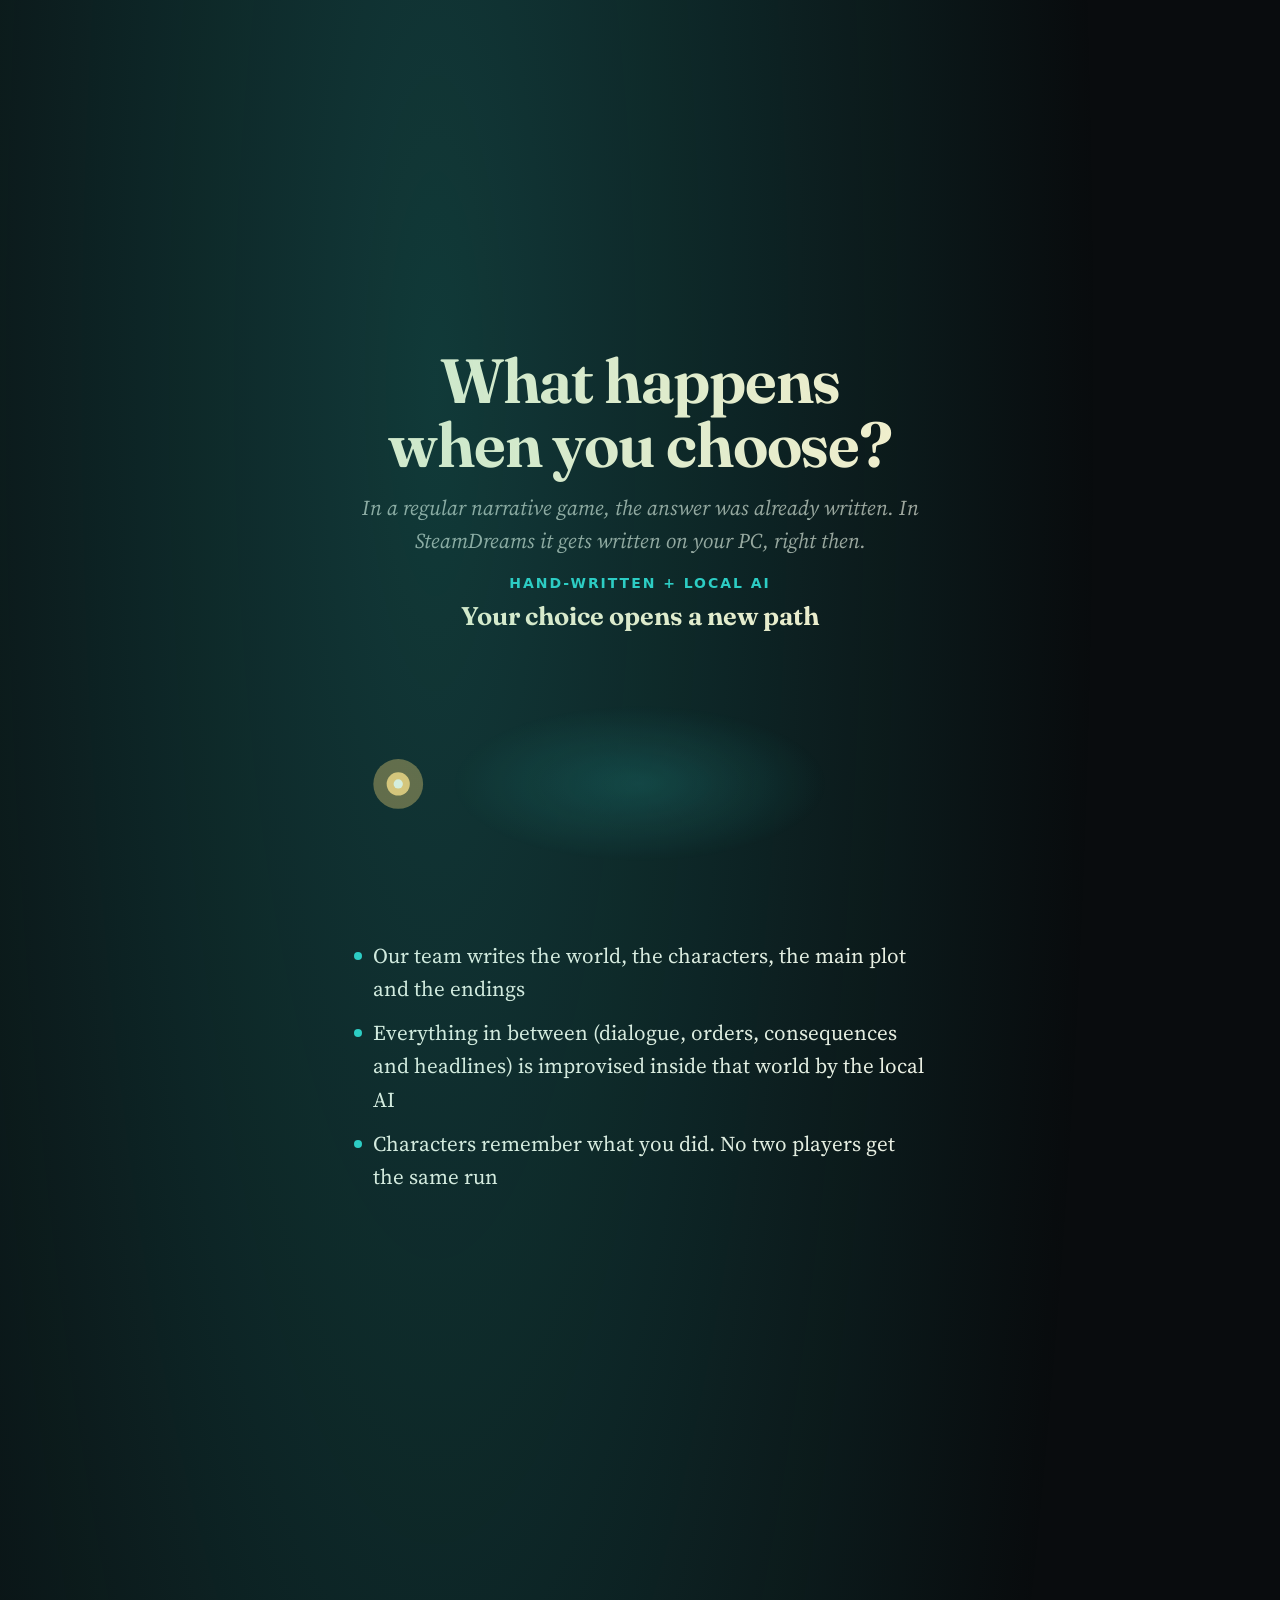
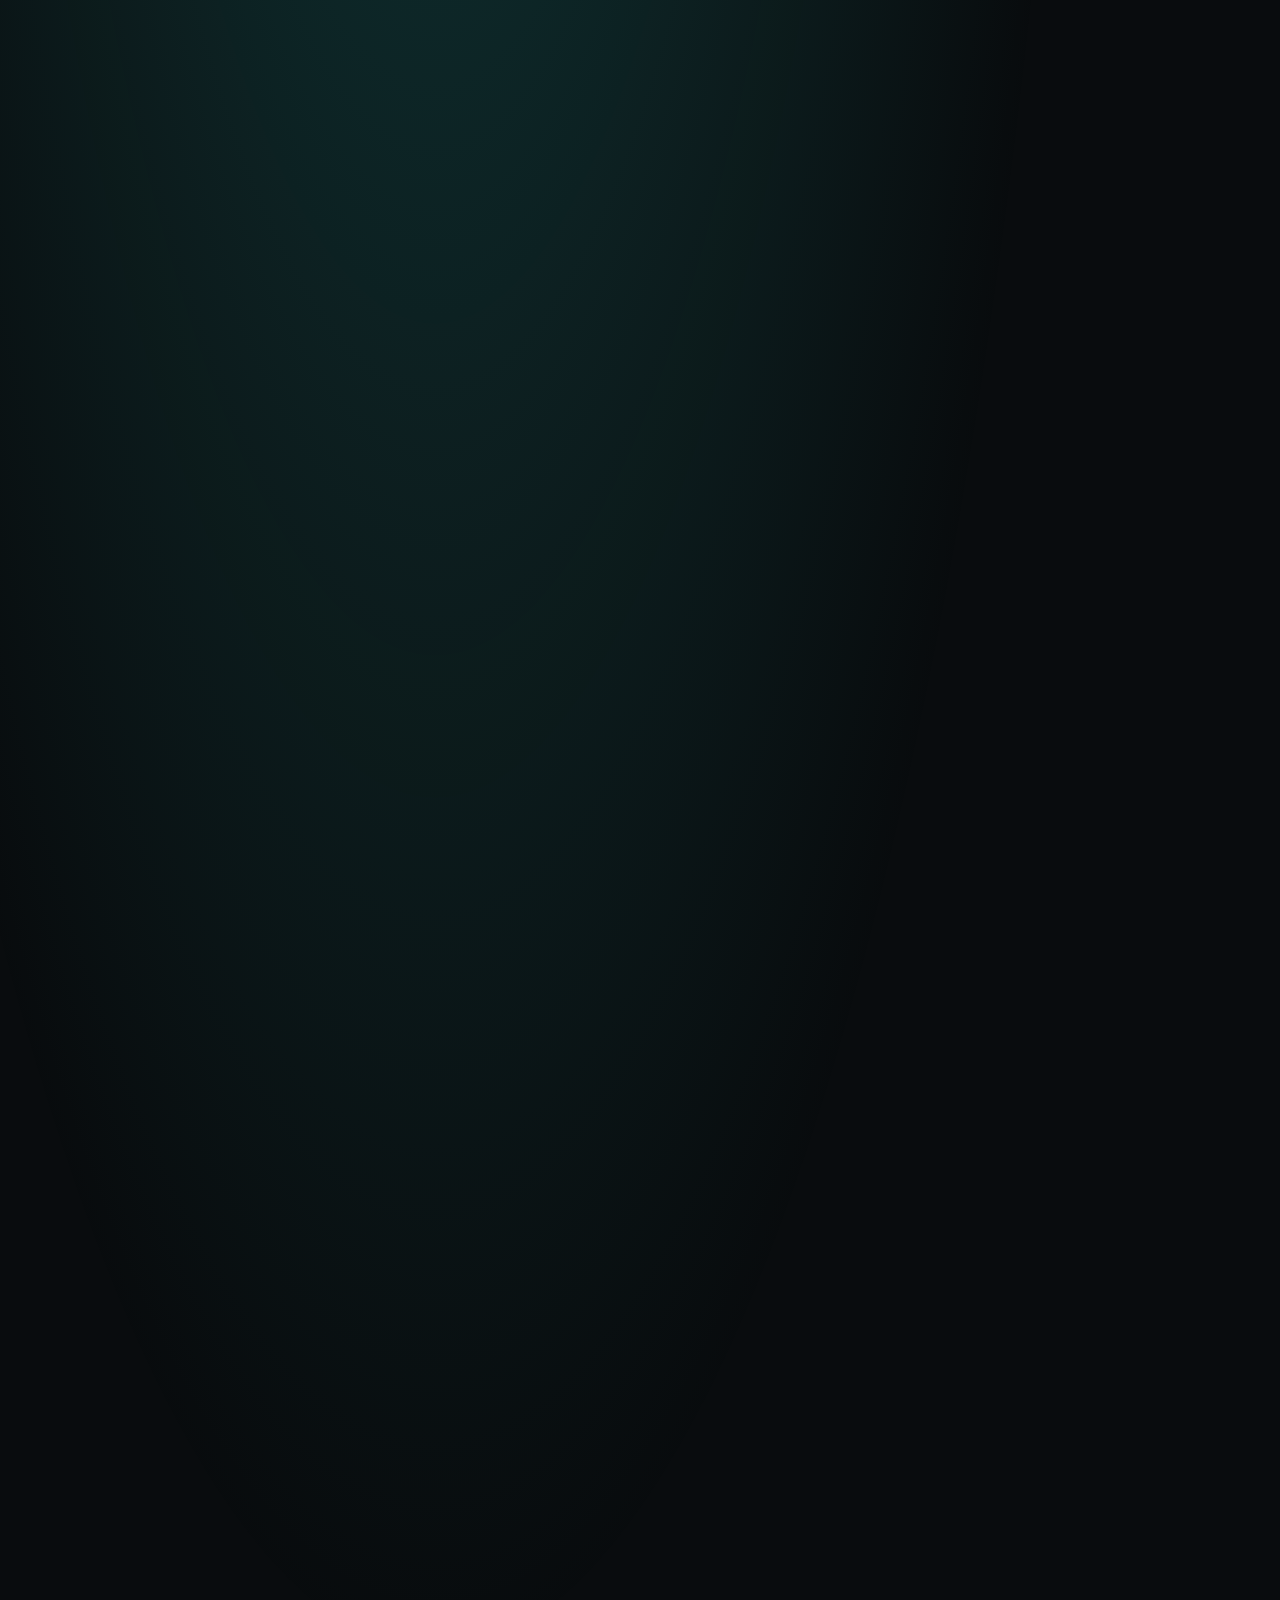
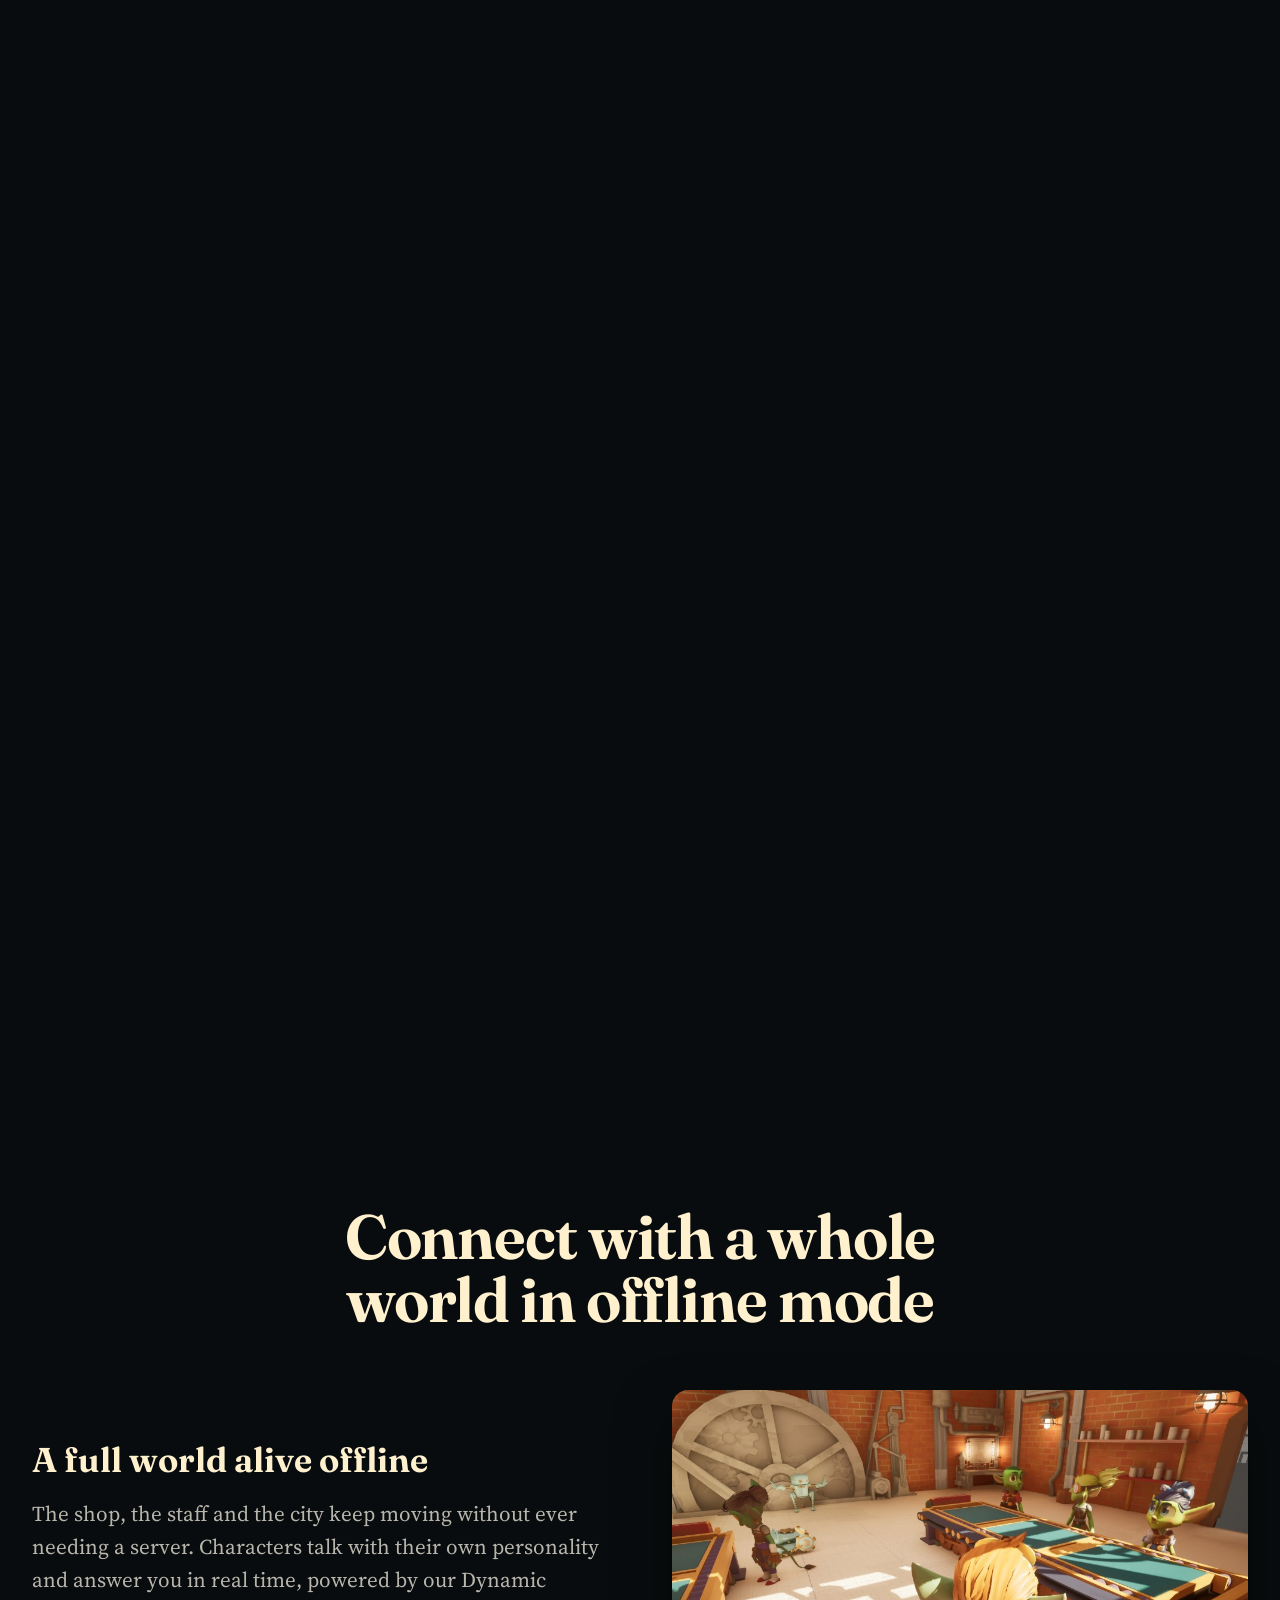
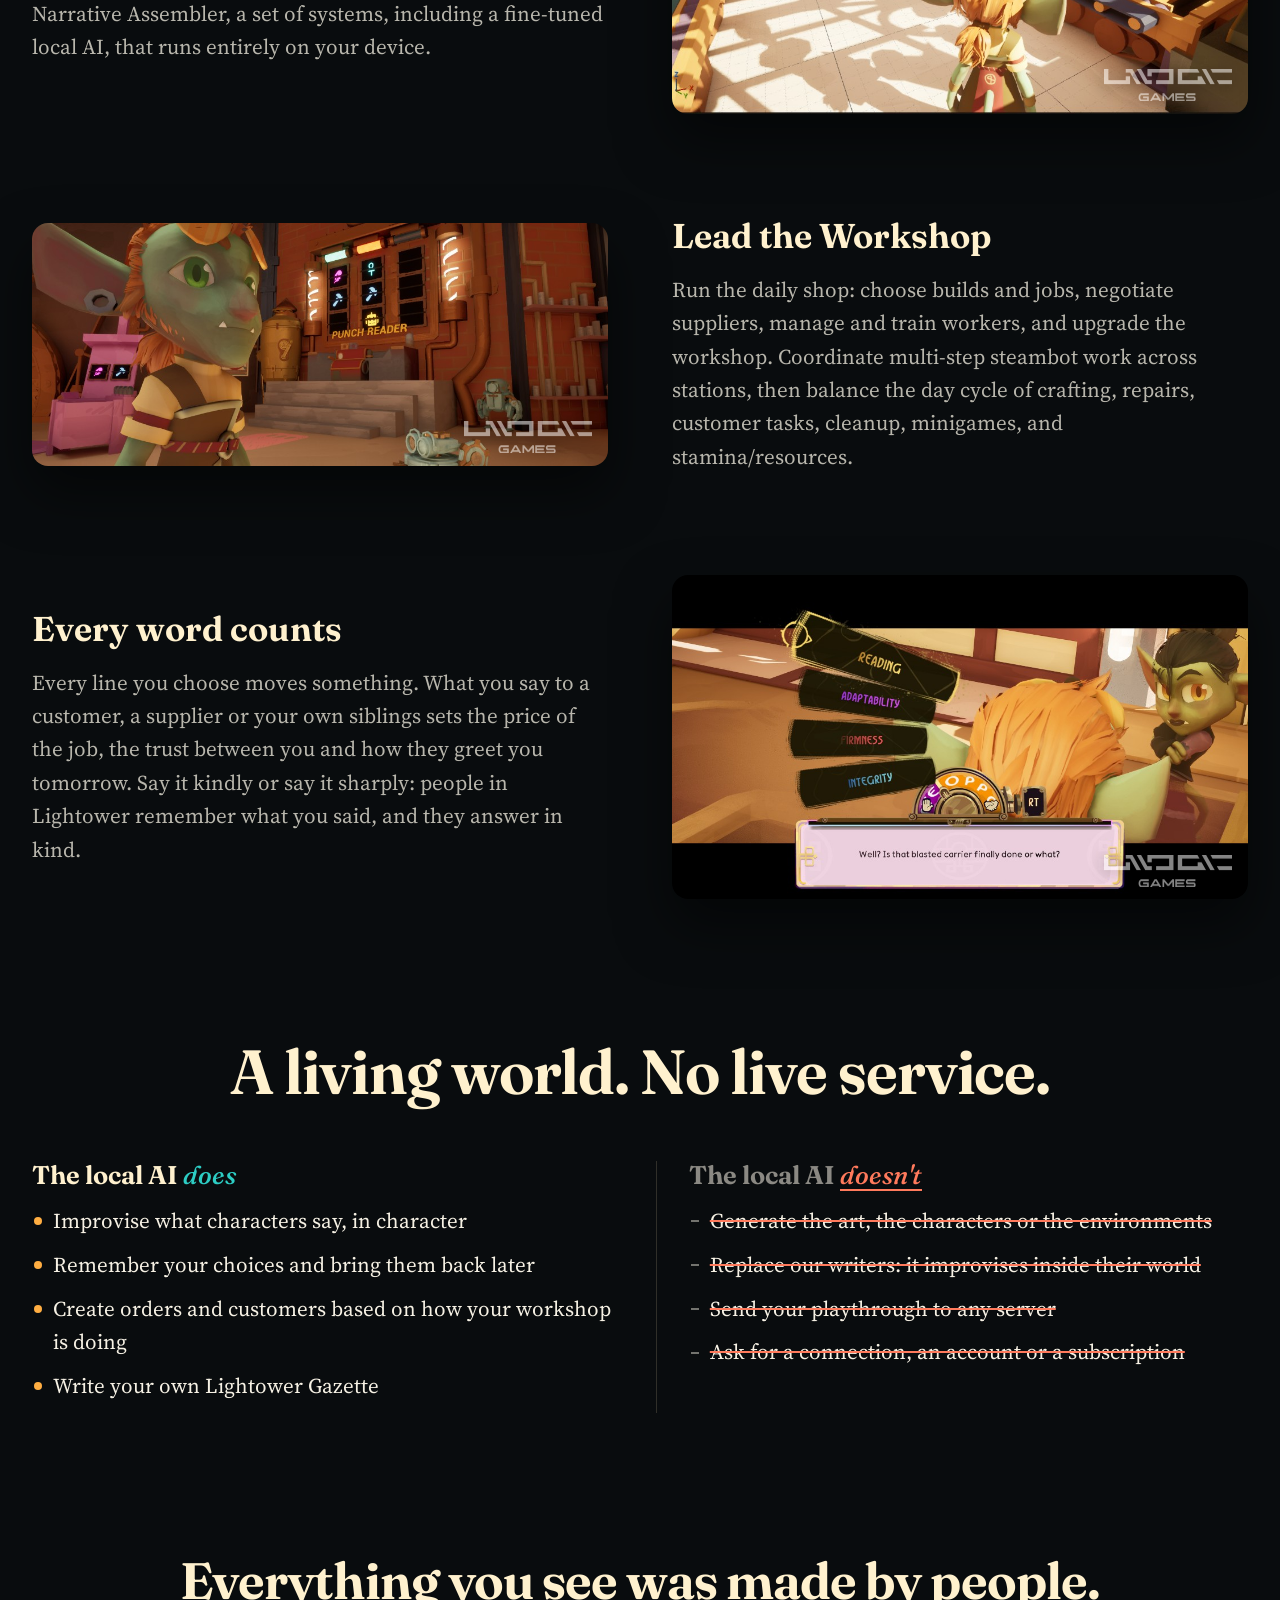
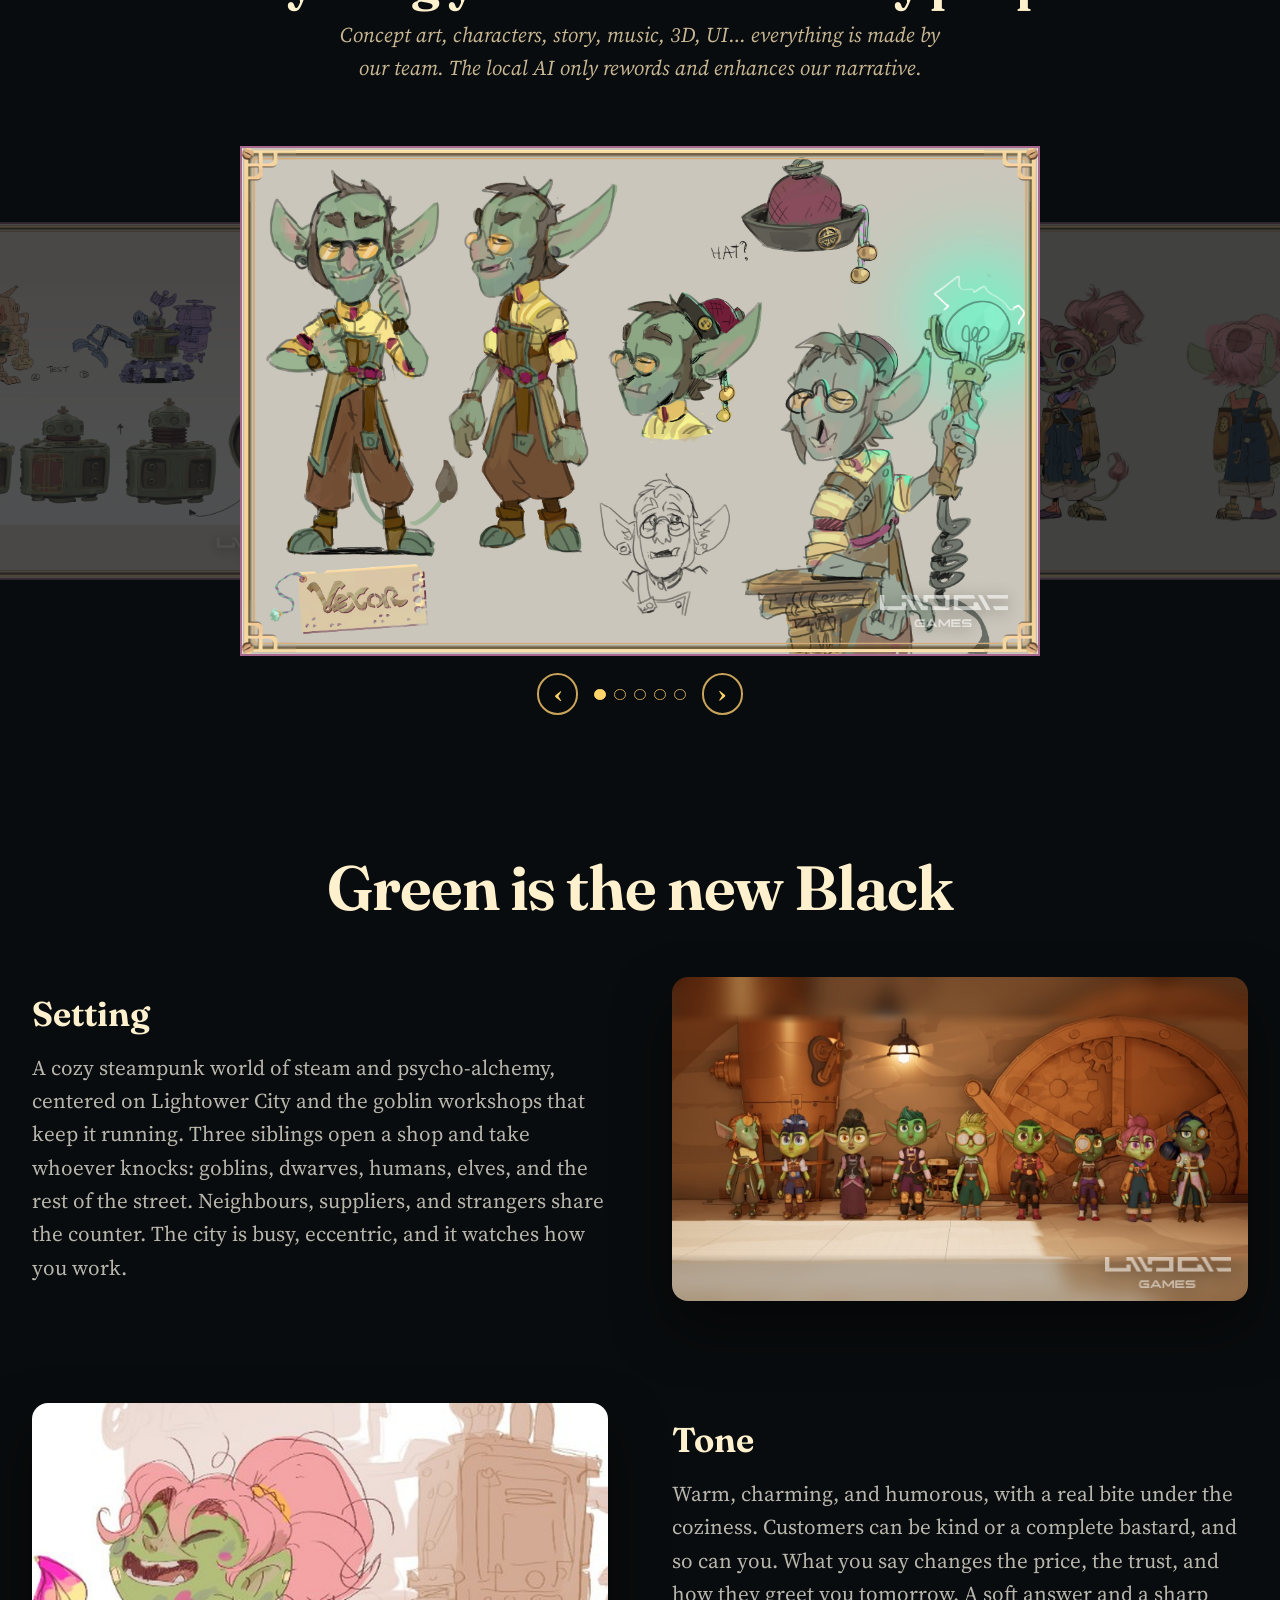
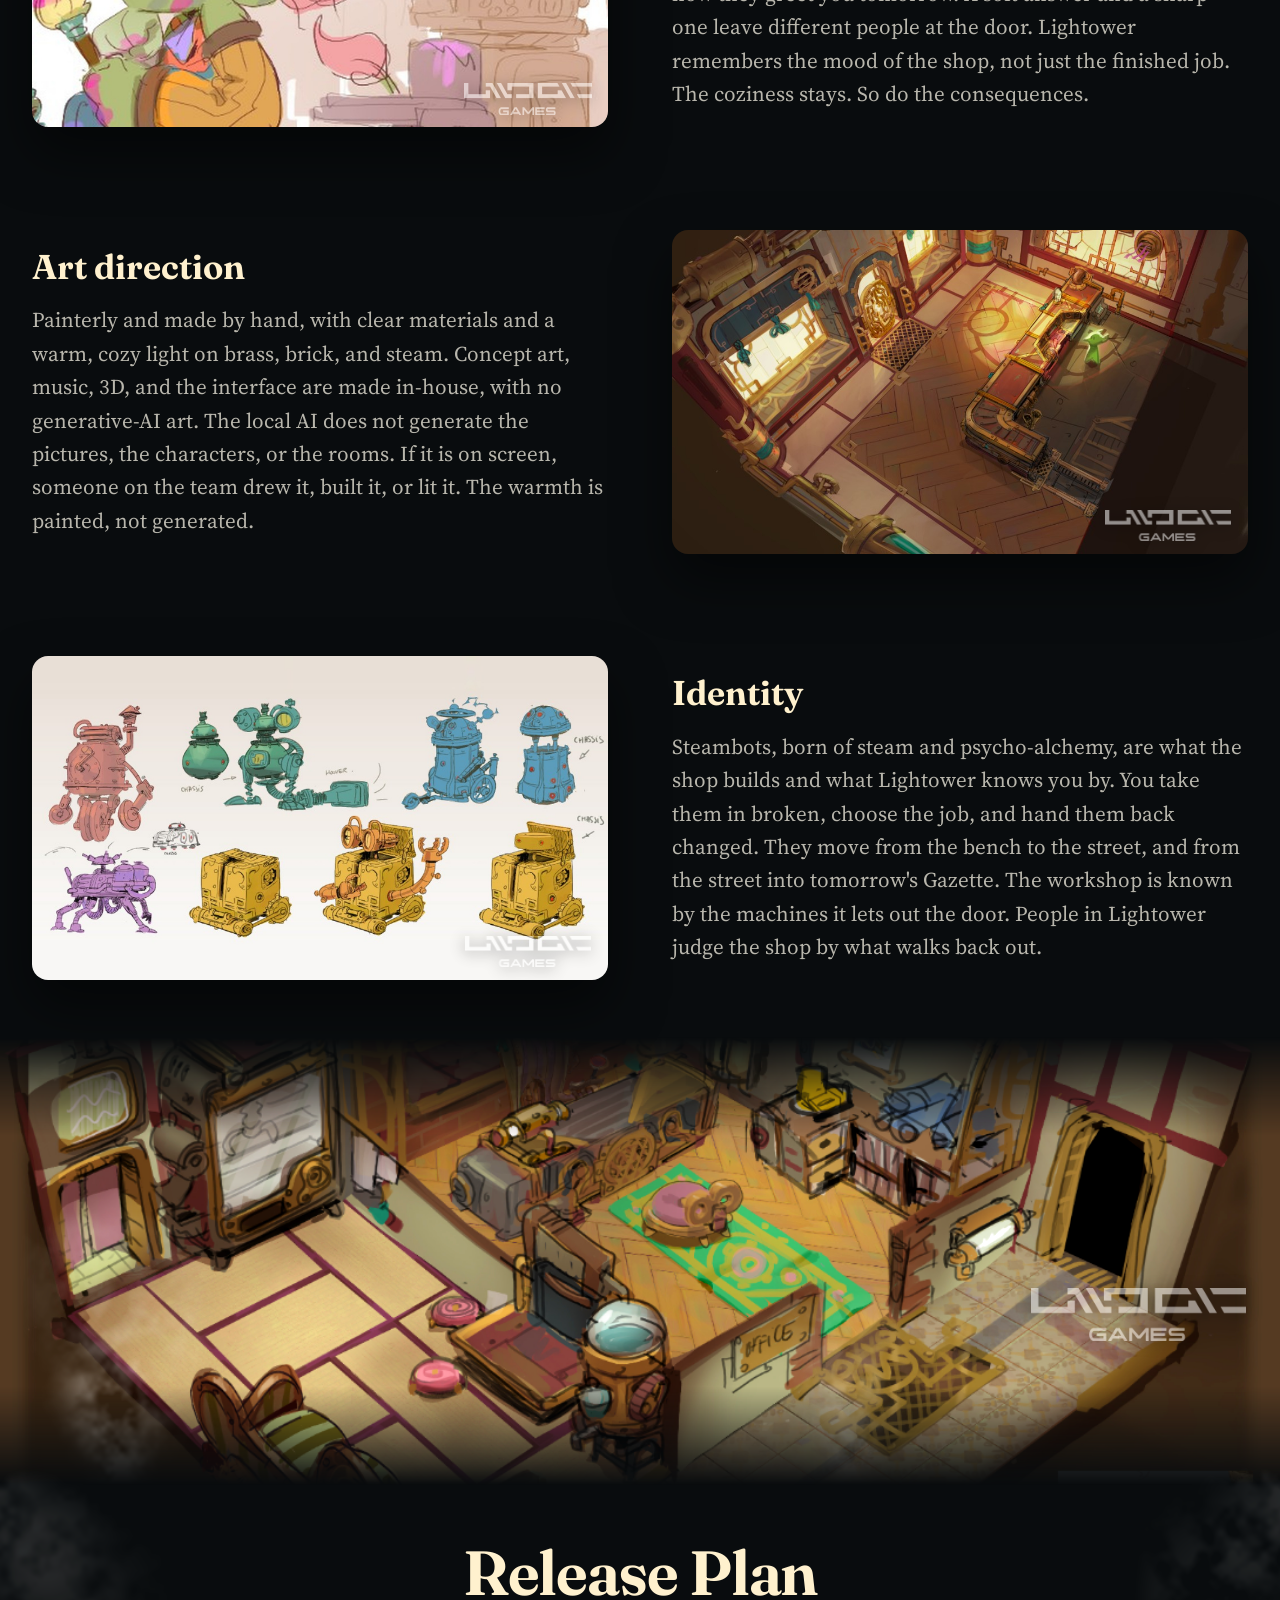
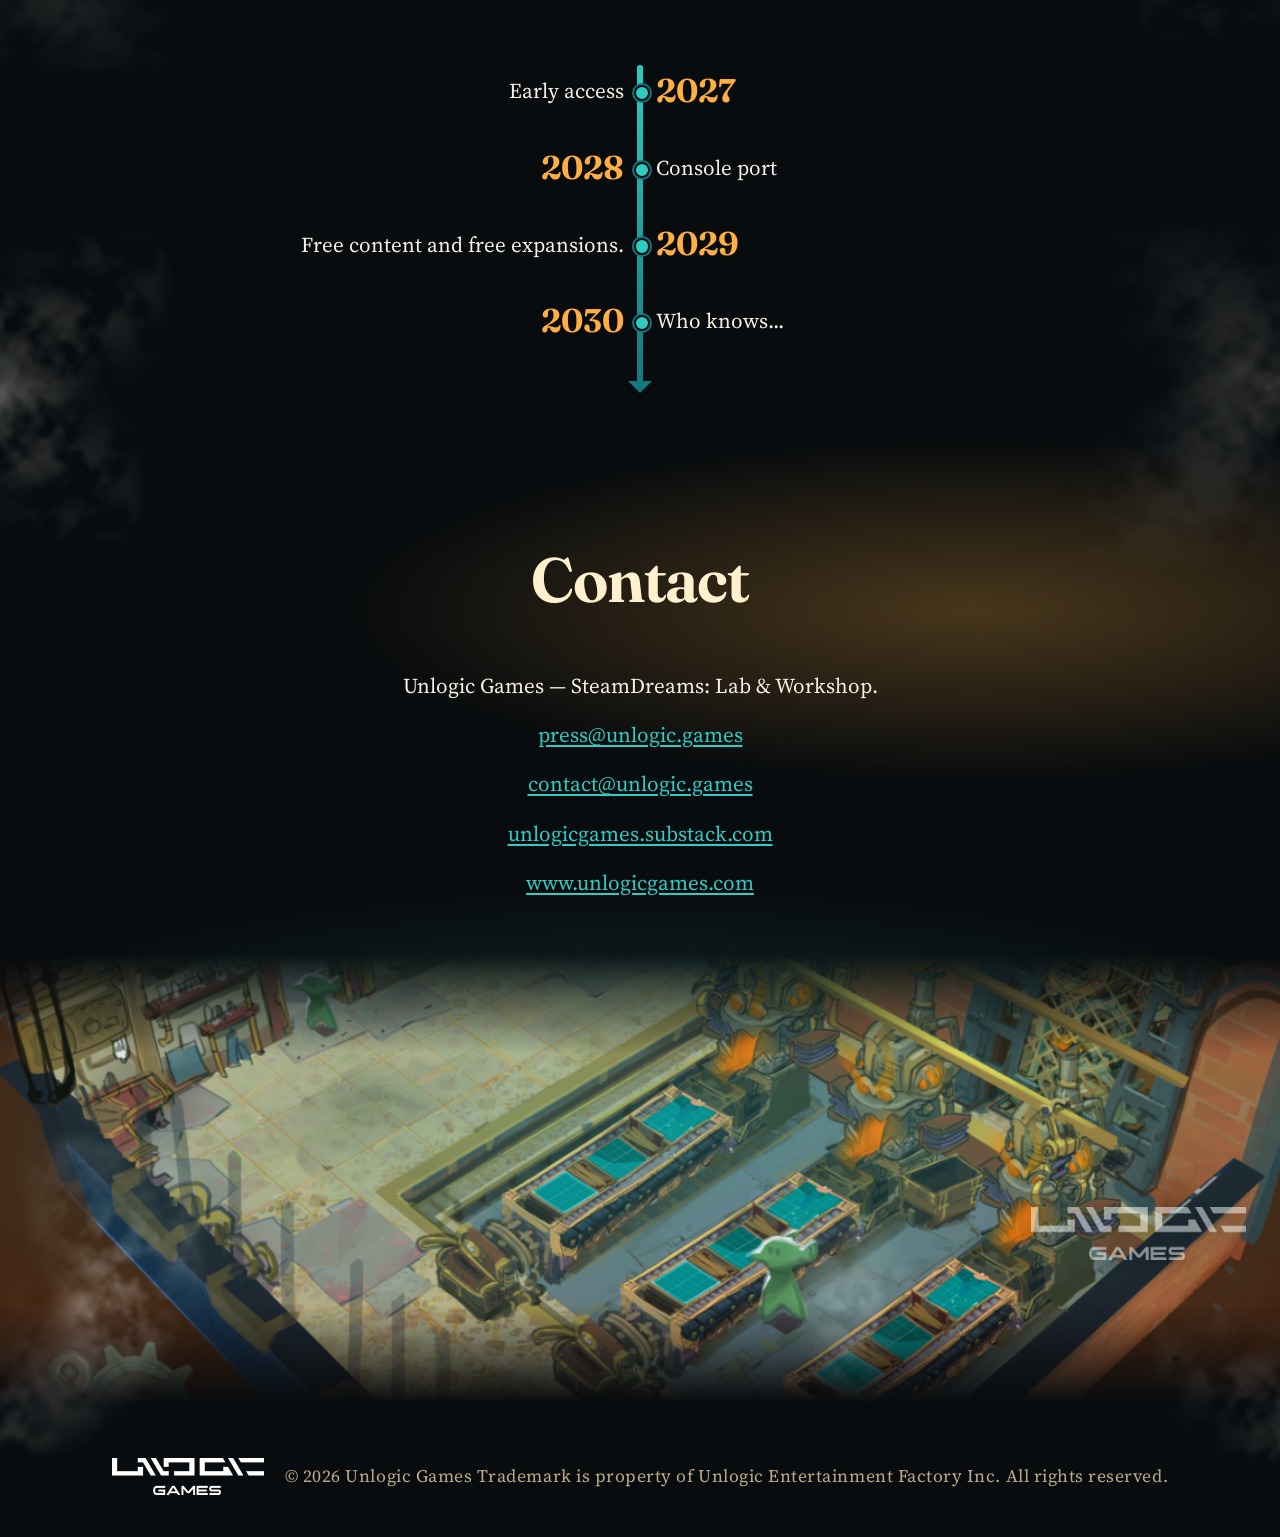
==== commit 82dd9fcb: "Deploying to gh-pages from @ UNLOGIC-GAMES/unlogic.games@7675bc1e7567203251208f7c7a10944a4edb5303 🚀" ====
--- a/new/index.html
+++ b/new/index.html
@@ -1537,7 +1537,7 @@
 
   </style>
 </head>
-<body data-content="content-v2.yaml?v=16">
+<body data-content="content-v2.yaml?v=17">
   <div id="gate" role="dialog" aria-modal="true" aria-labelledby="gate-title">
     <form id="gate-form">
       <p id="gate-title">SteamDreams</p>
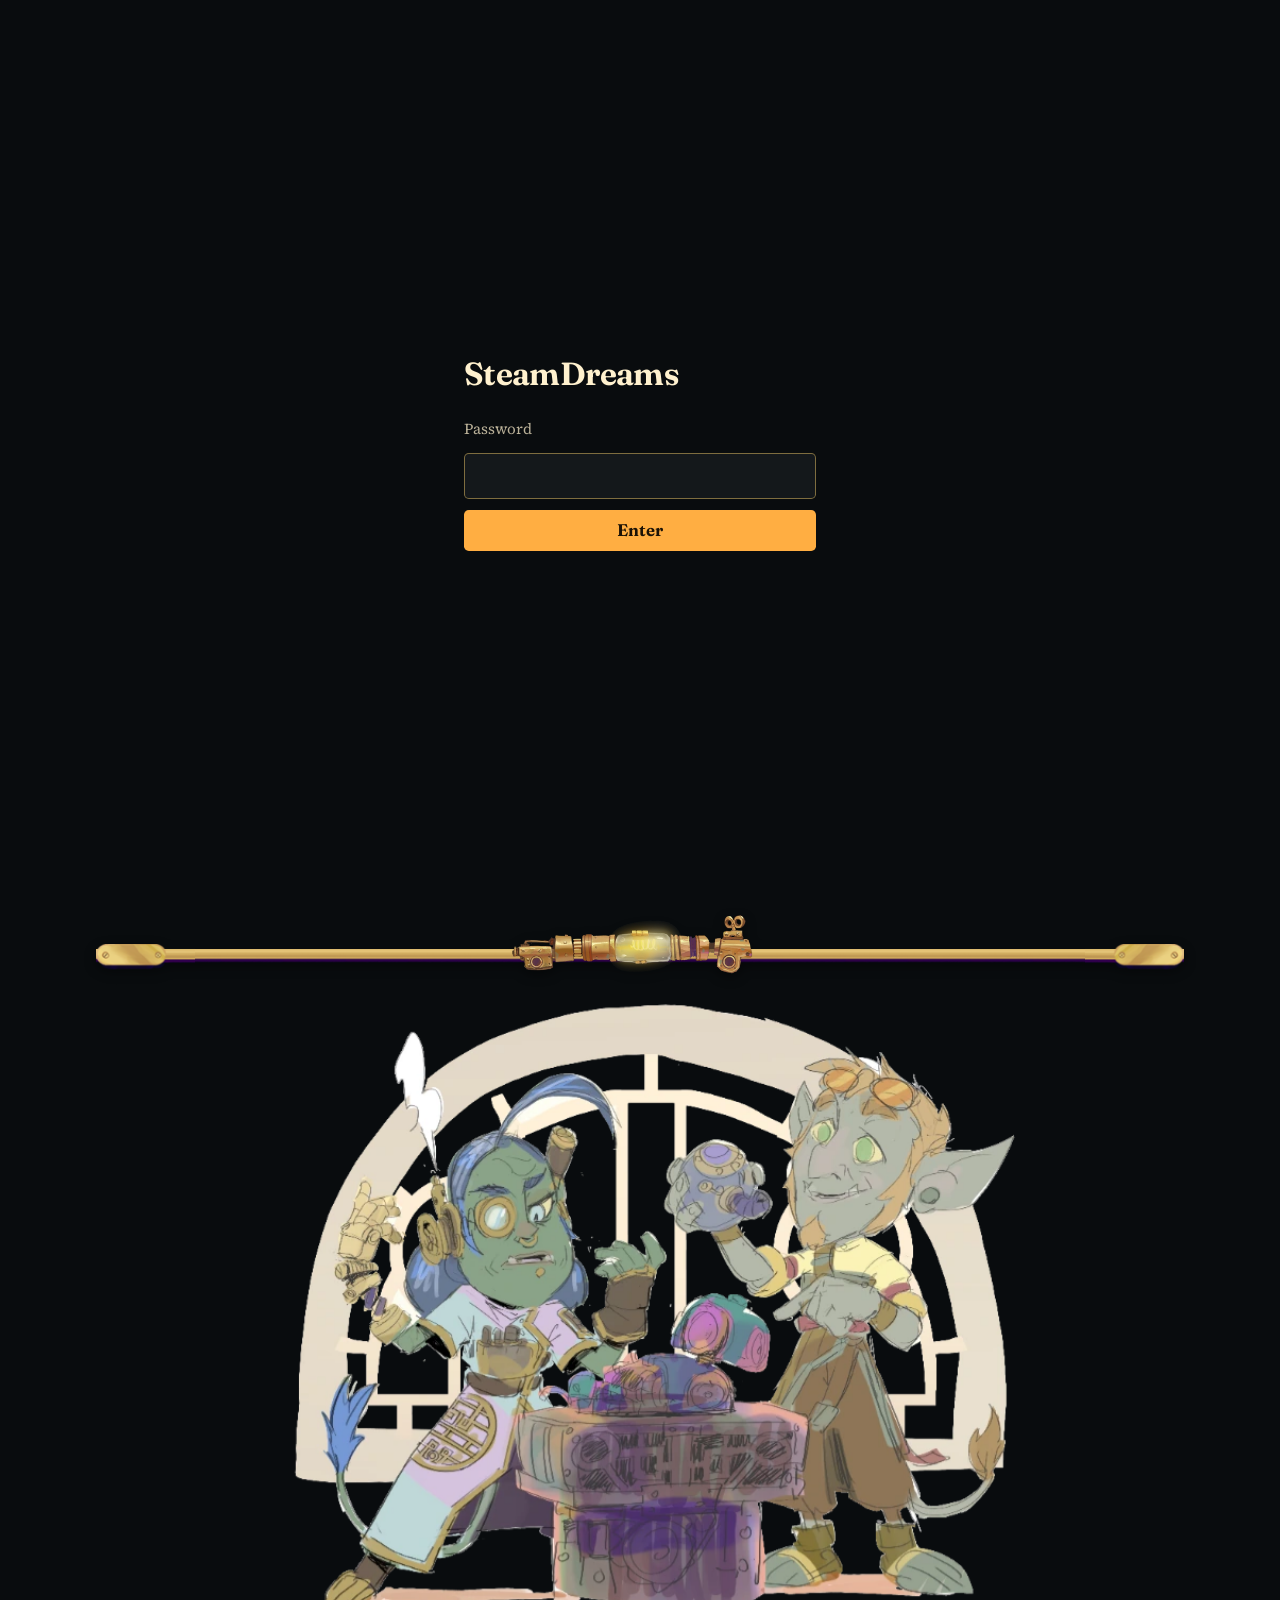
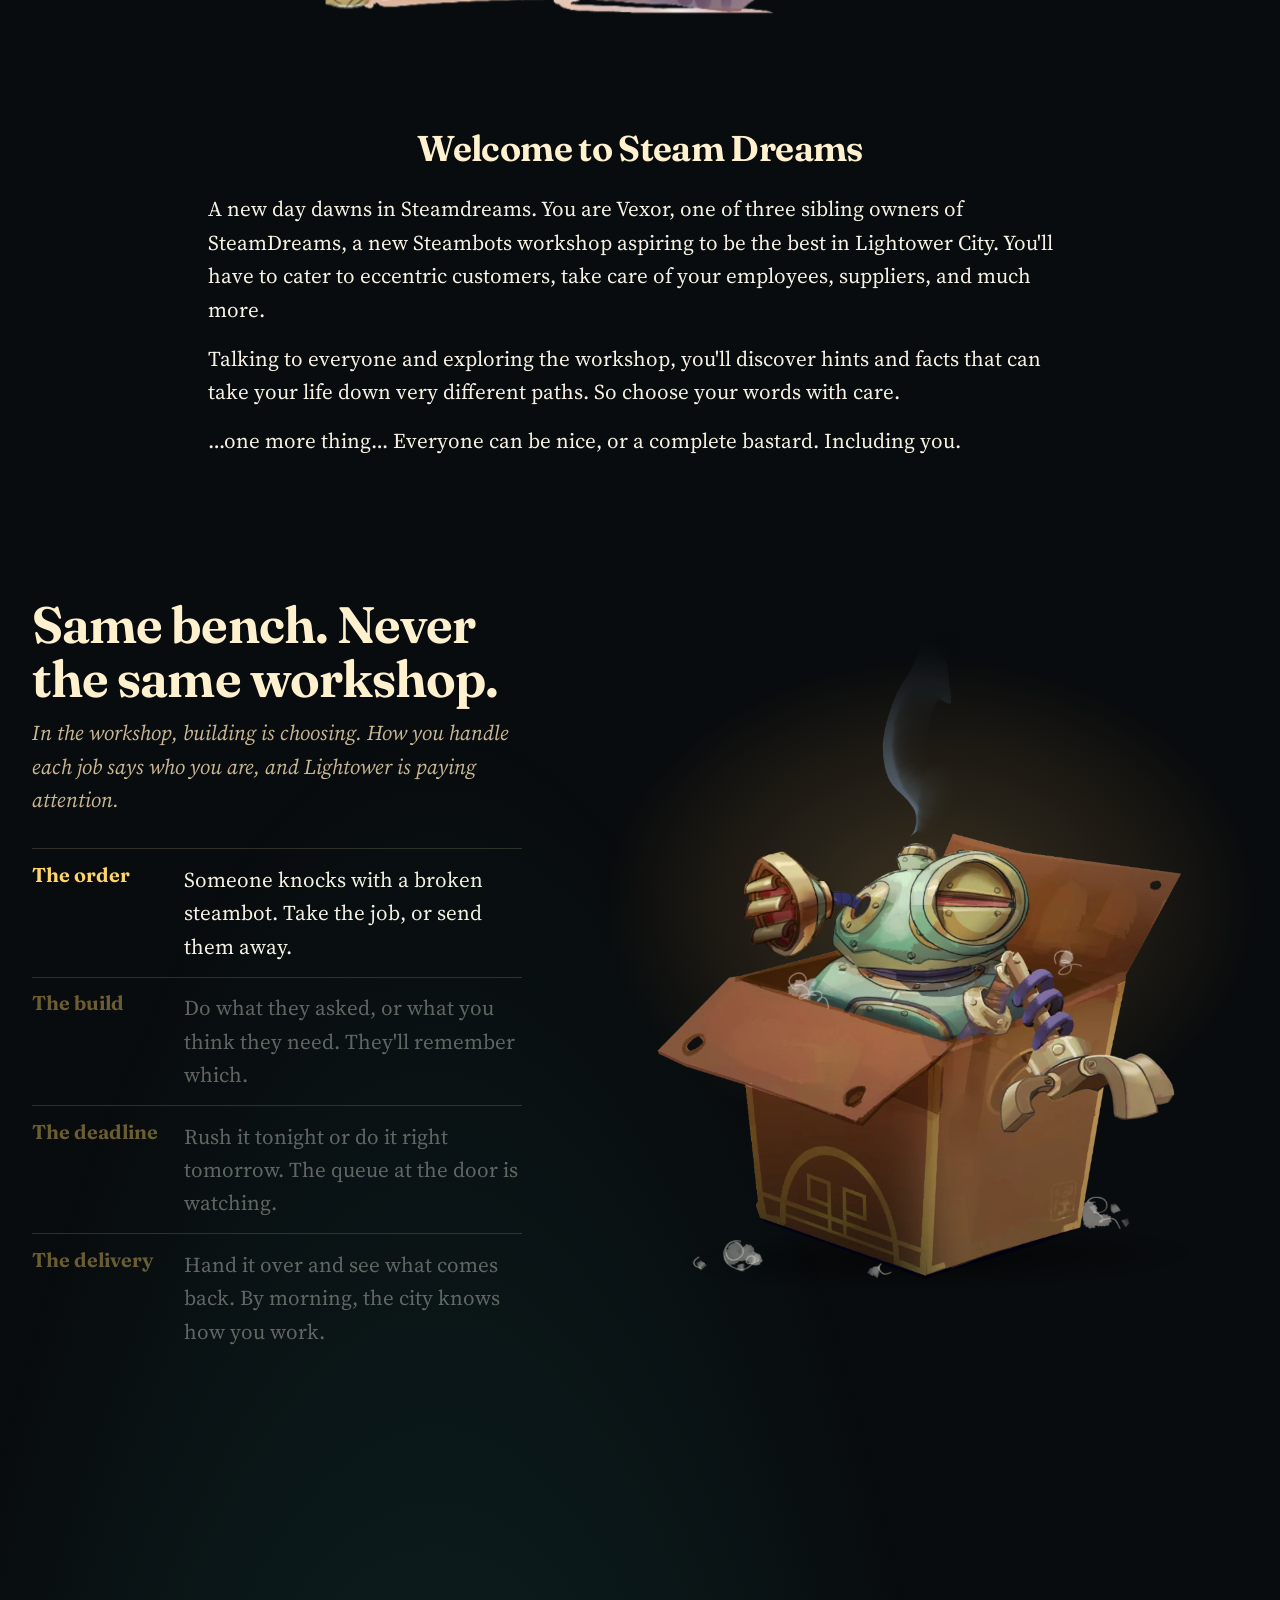
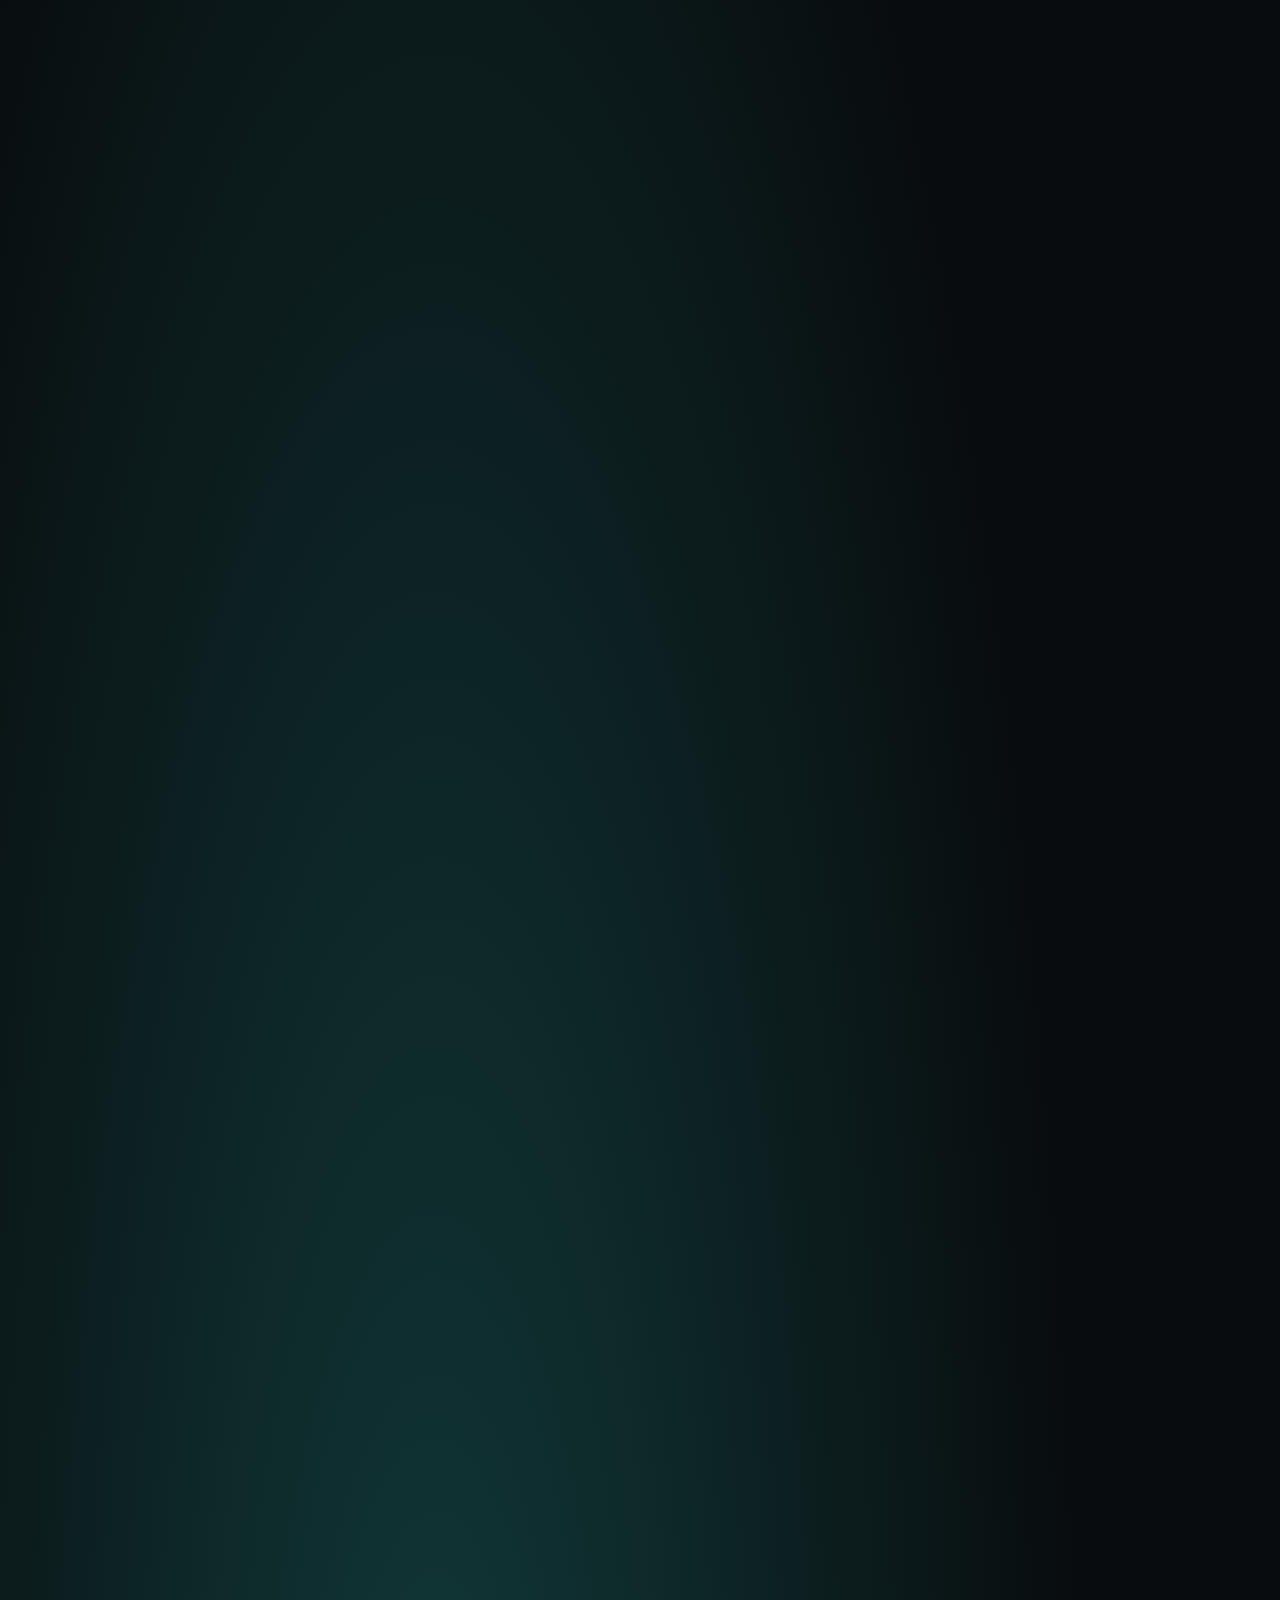
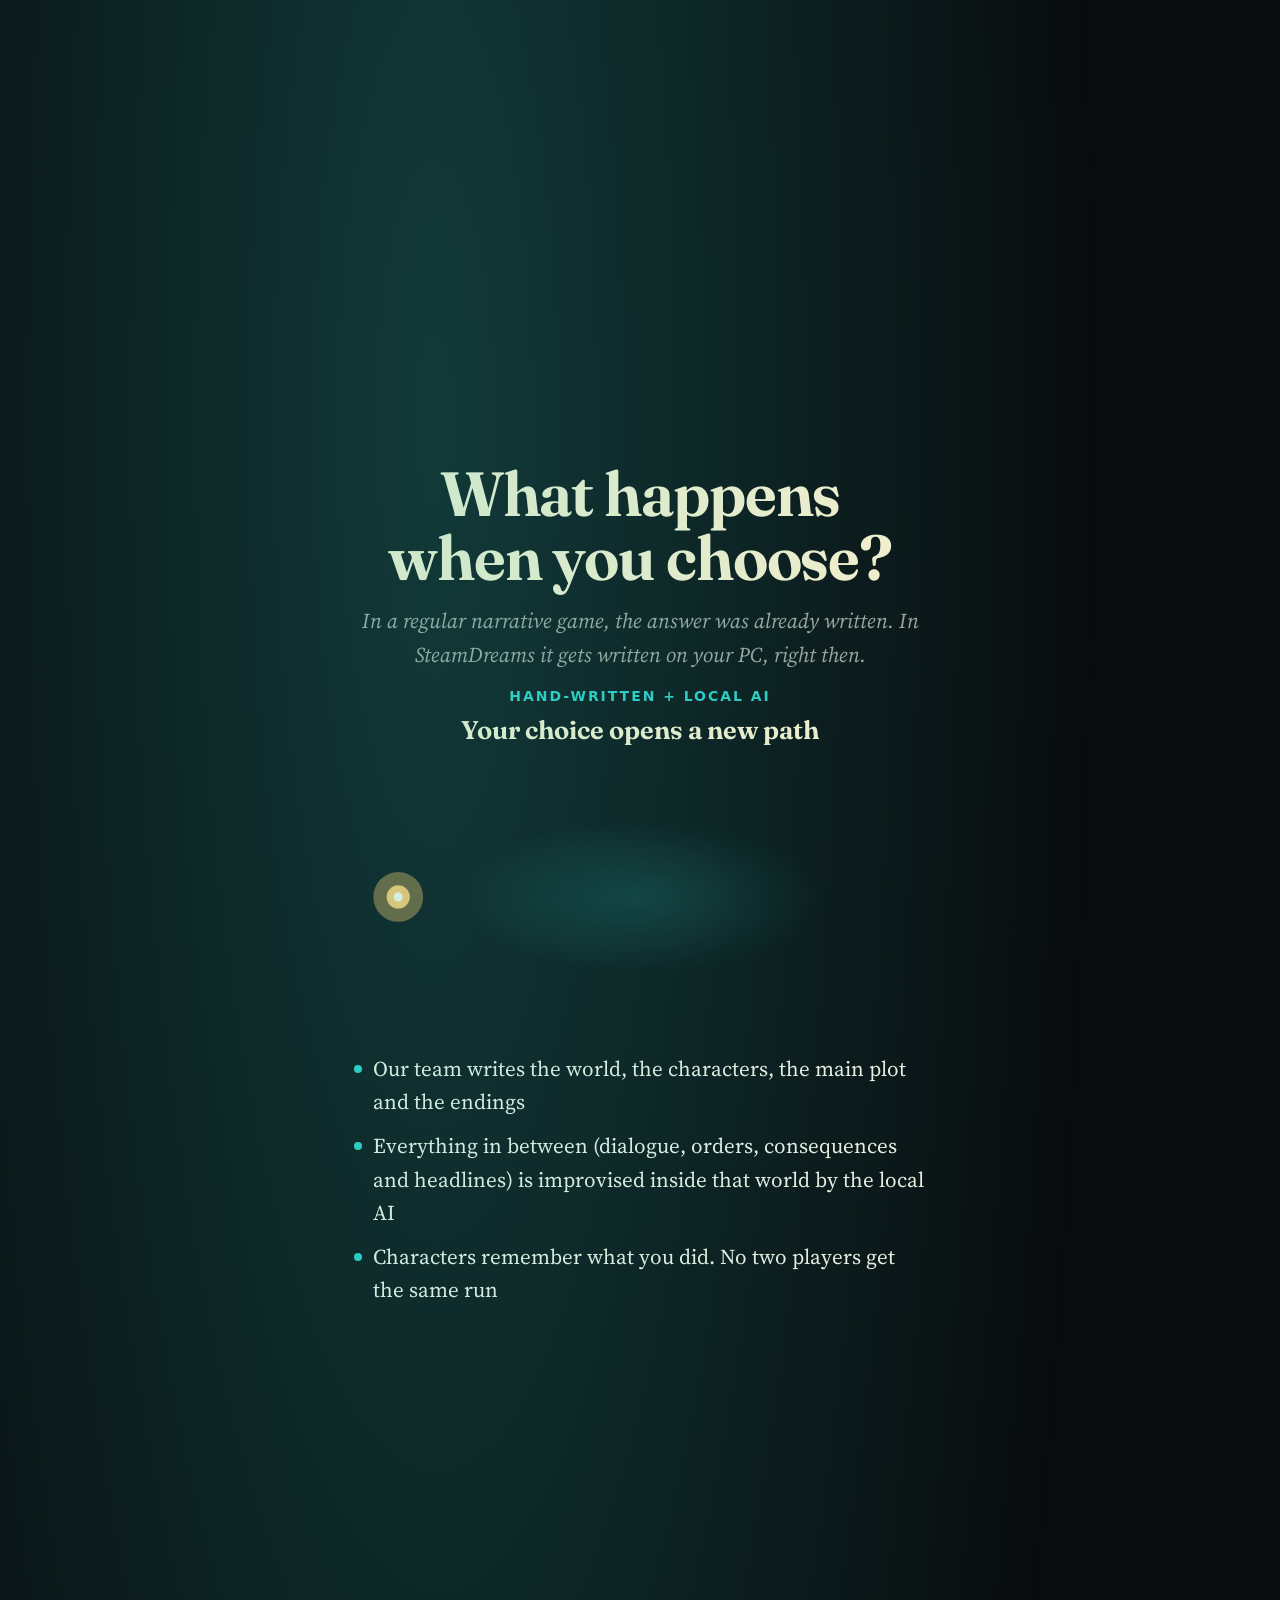
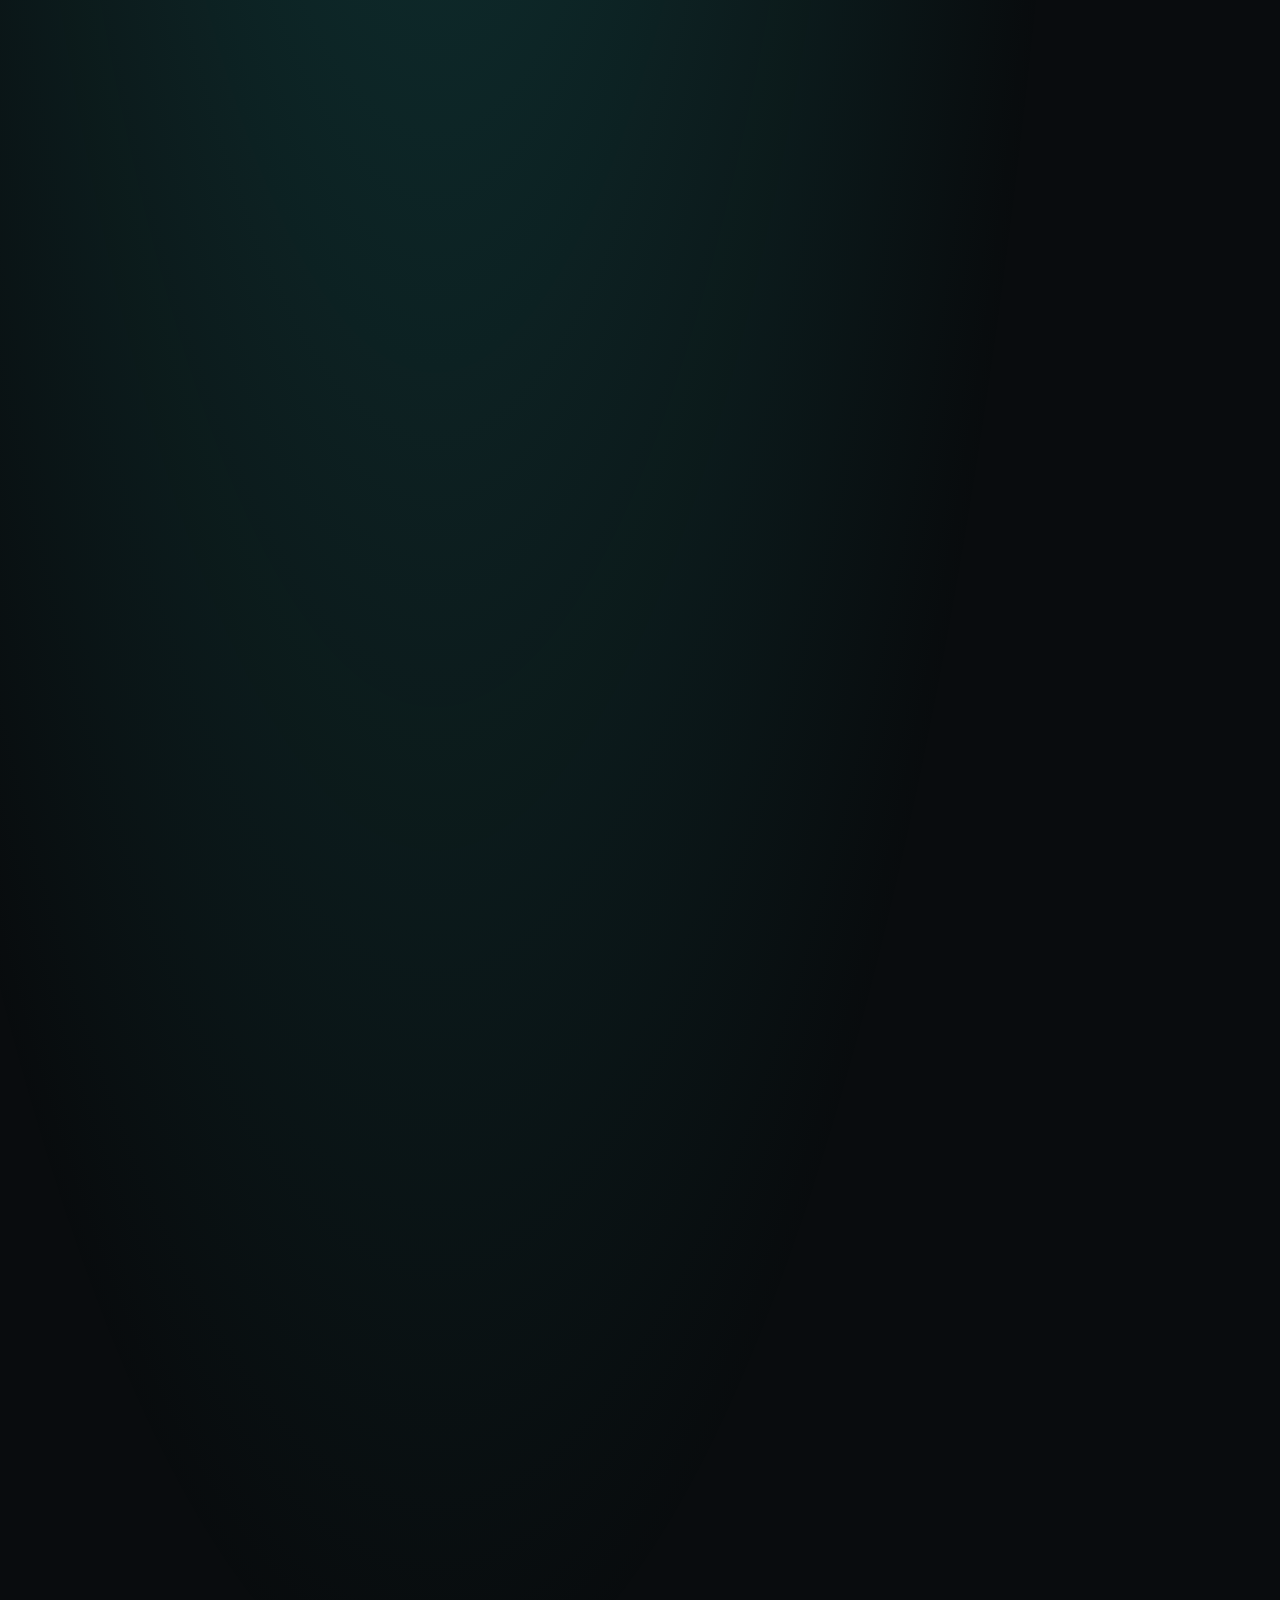
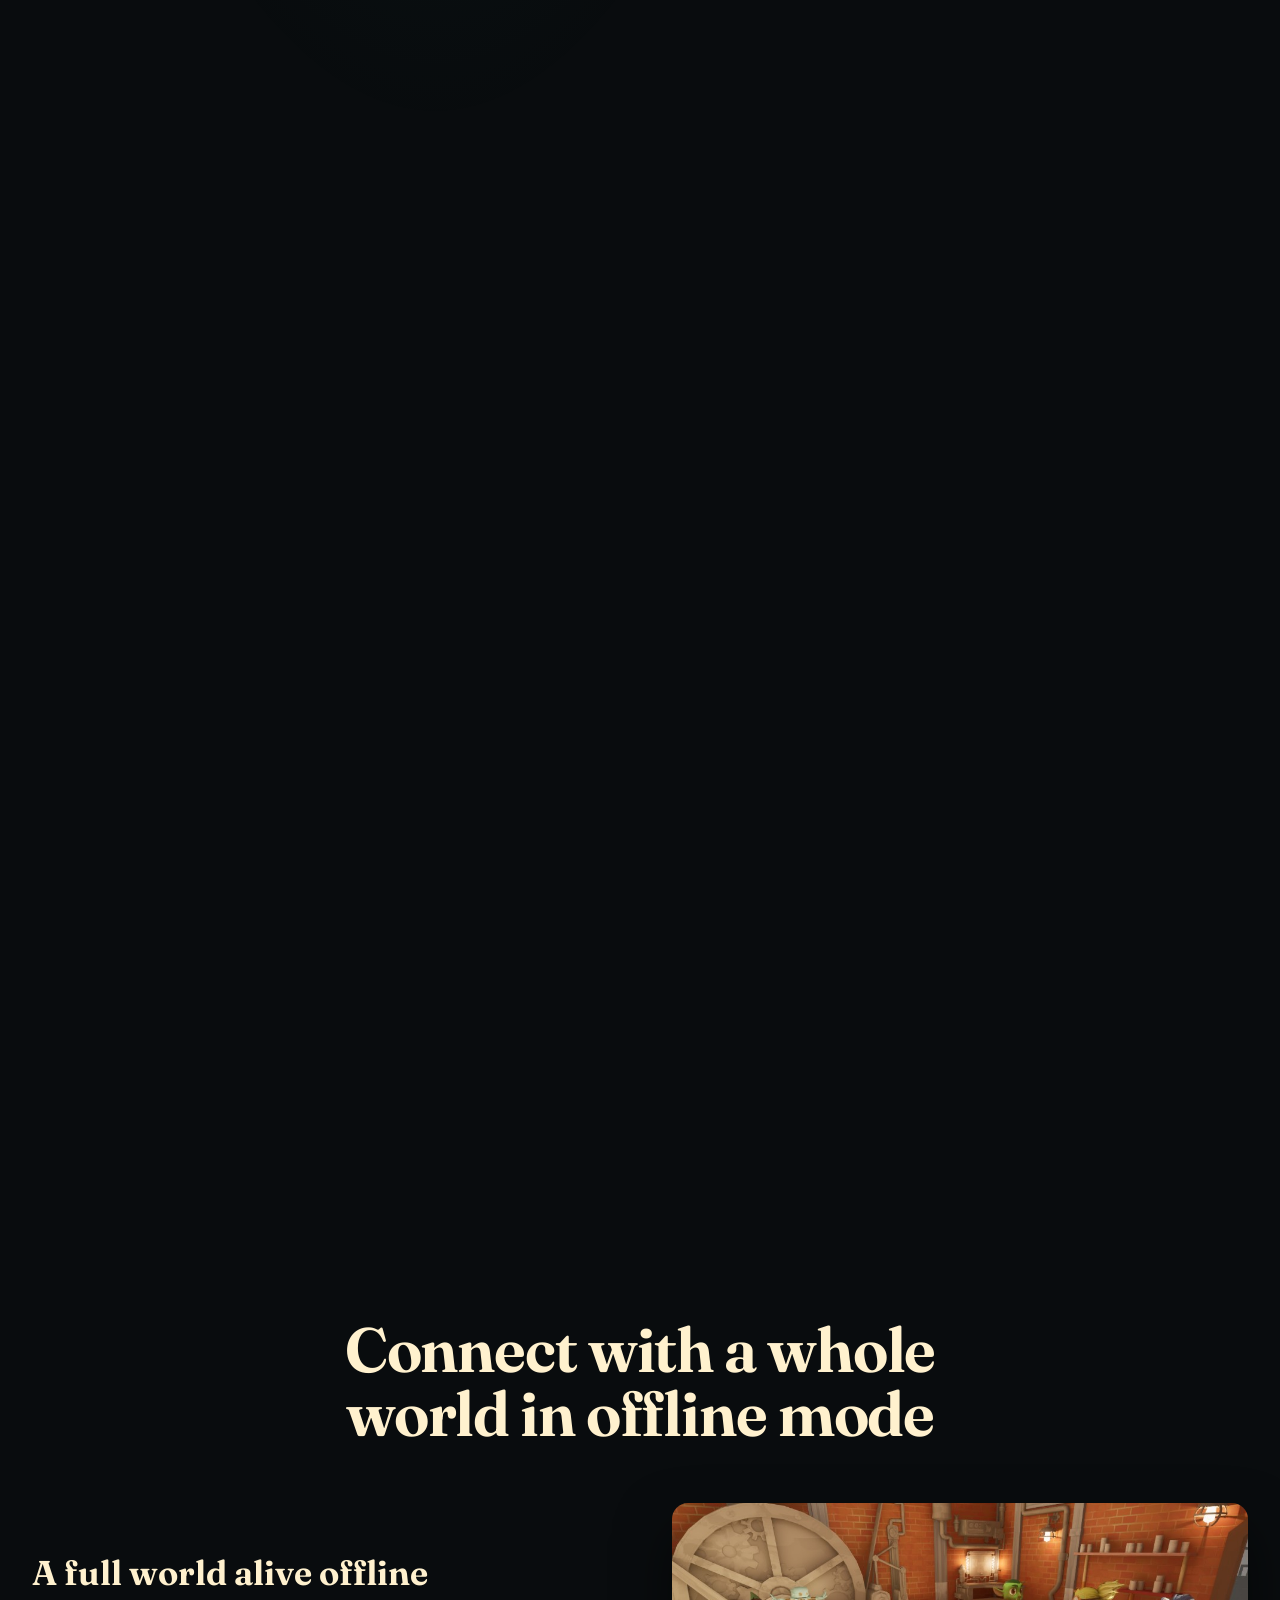
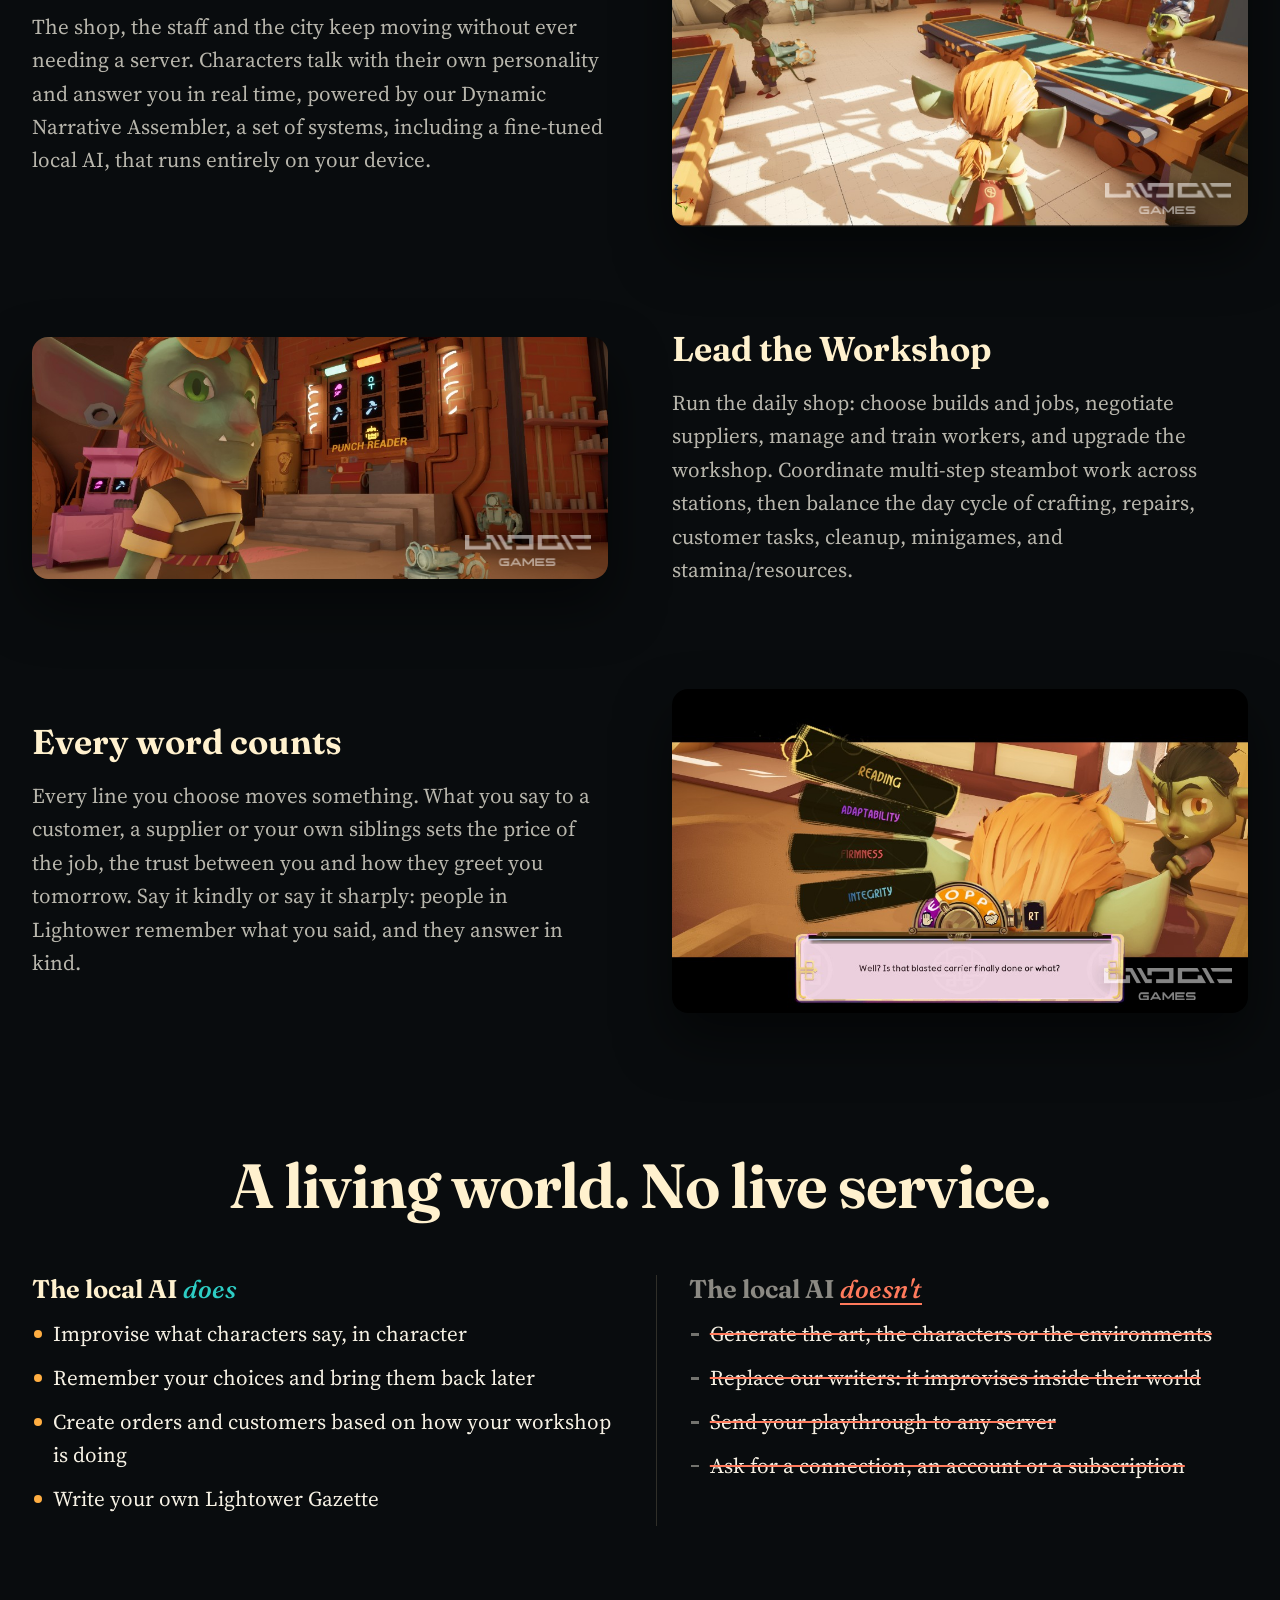
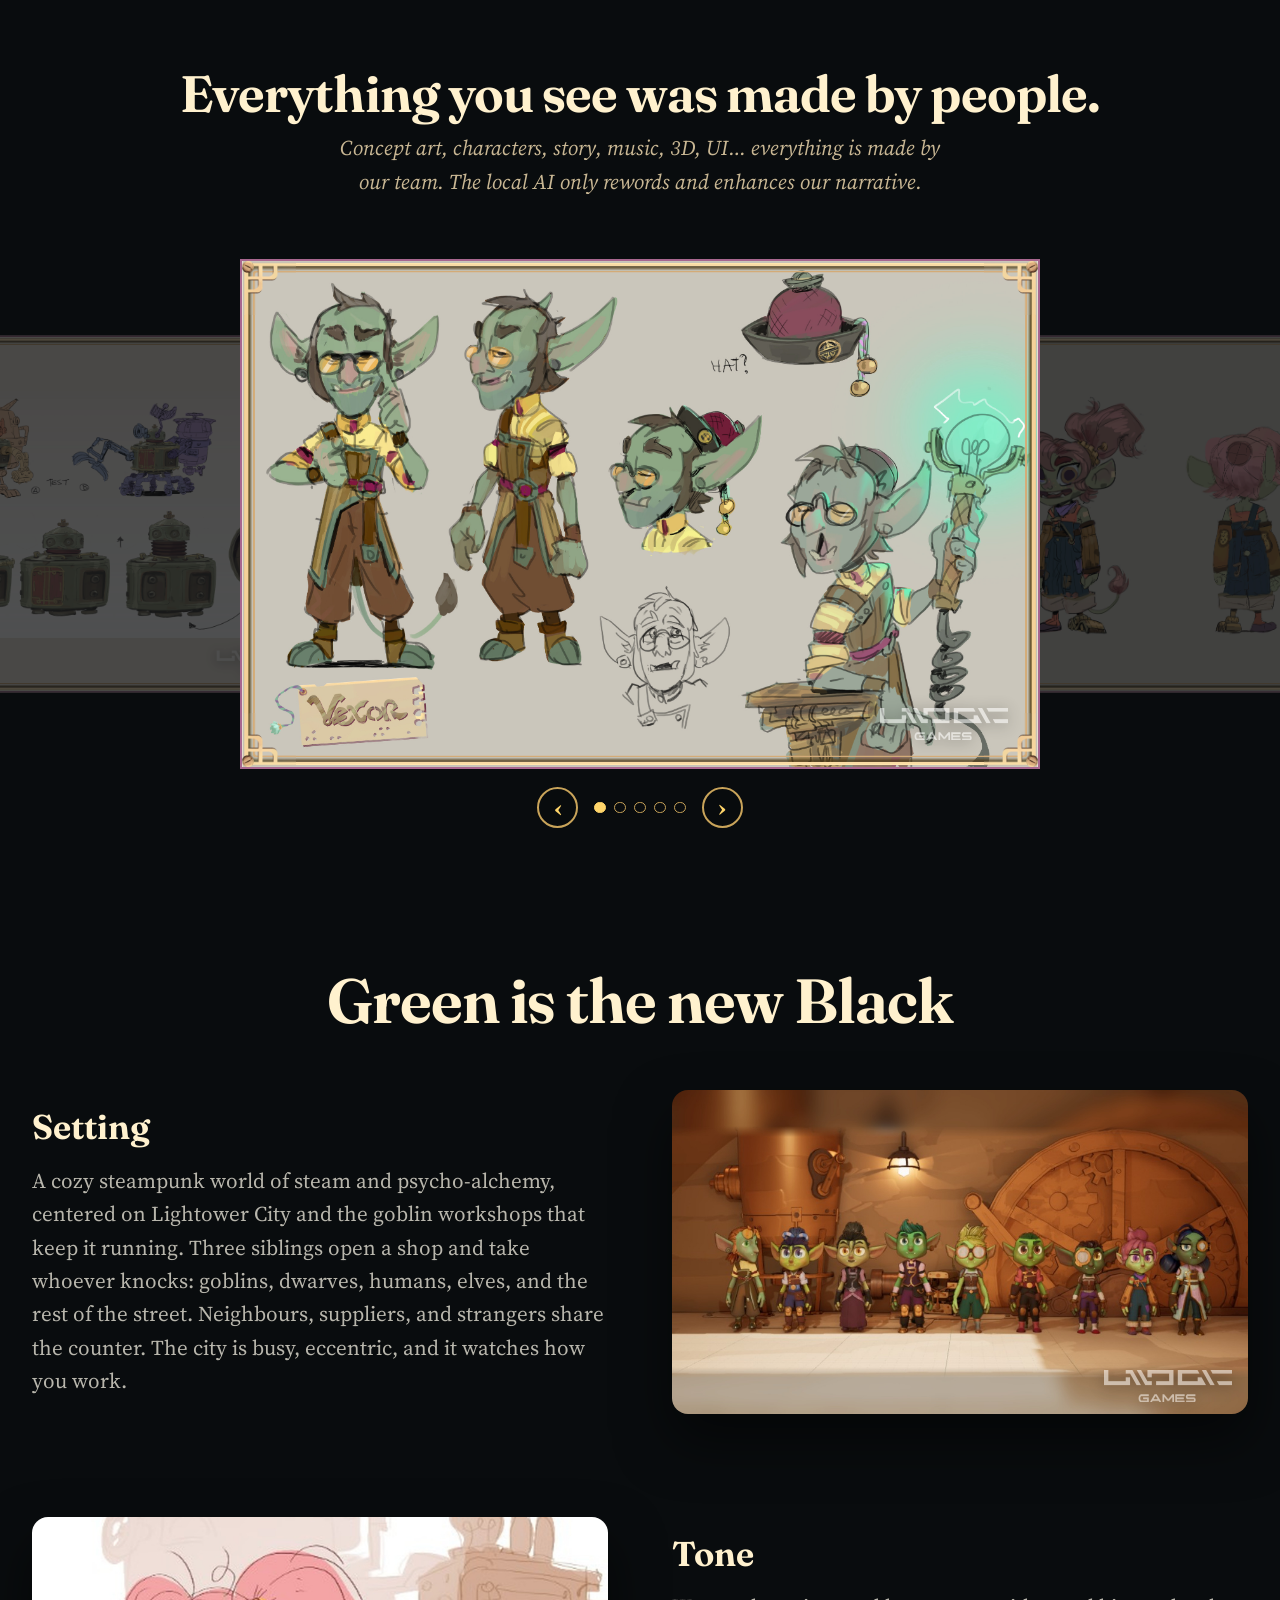
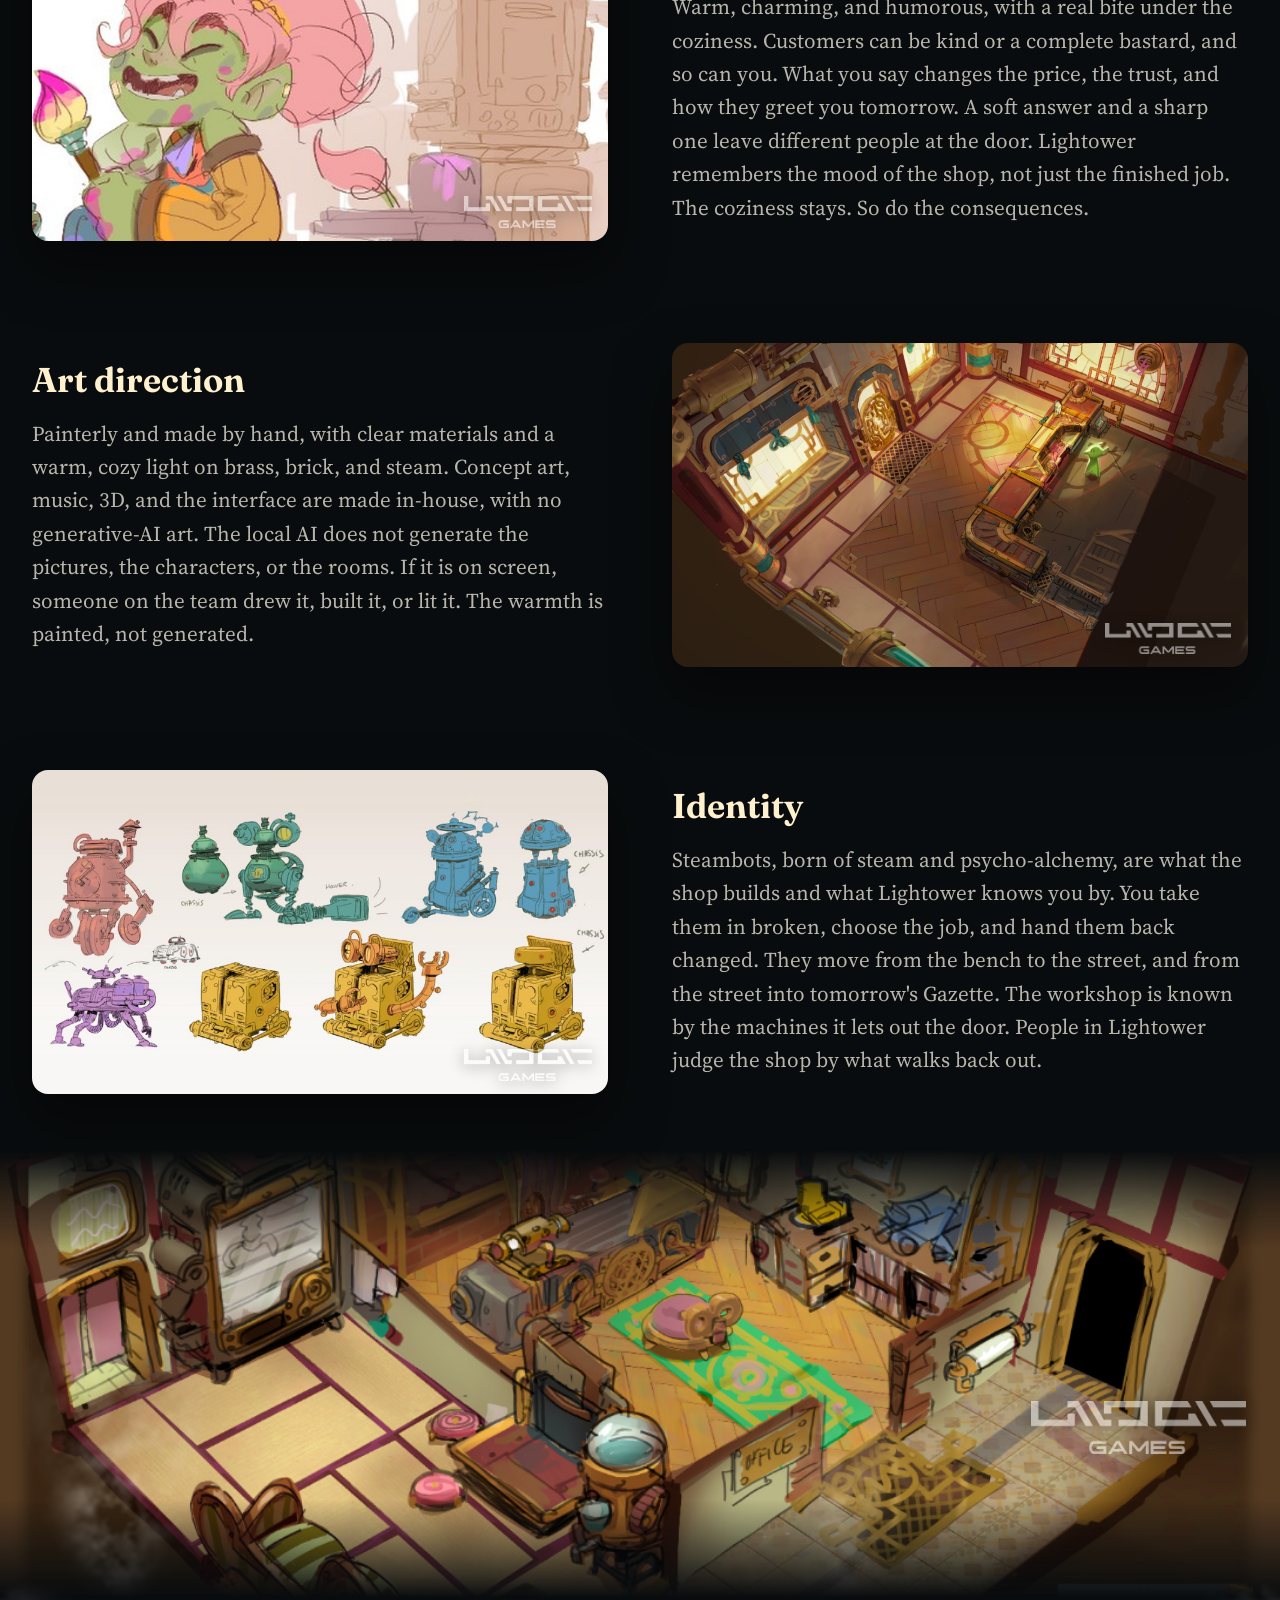
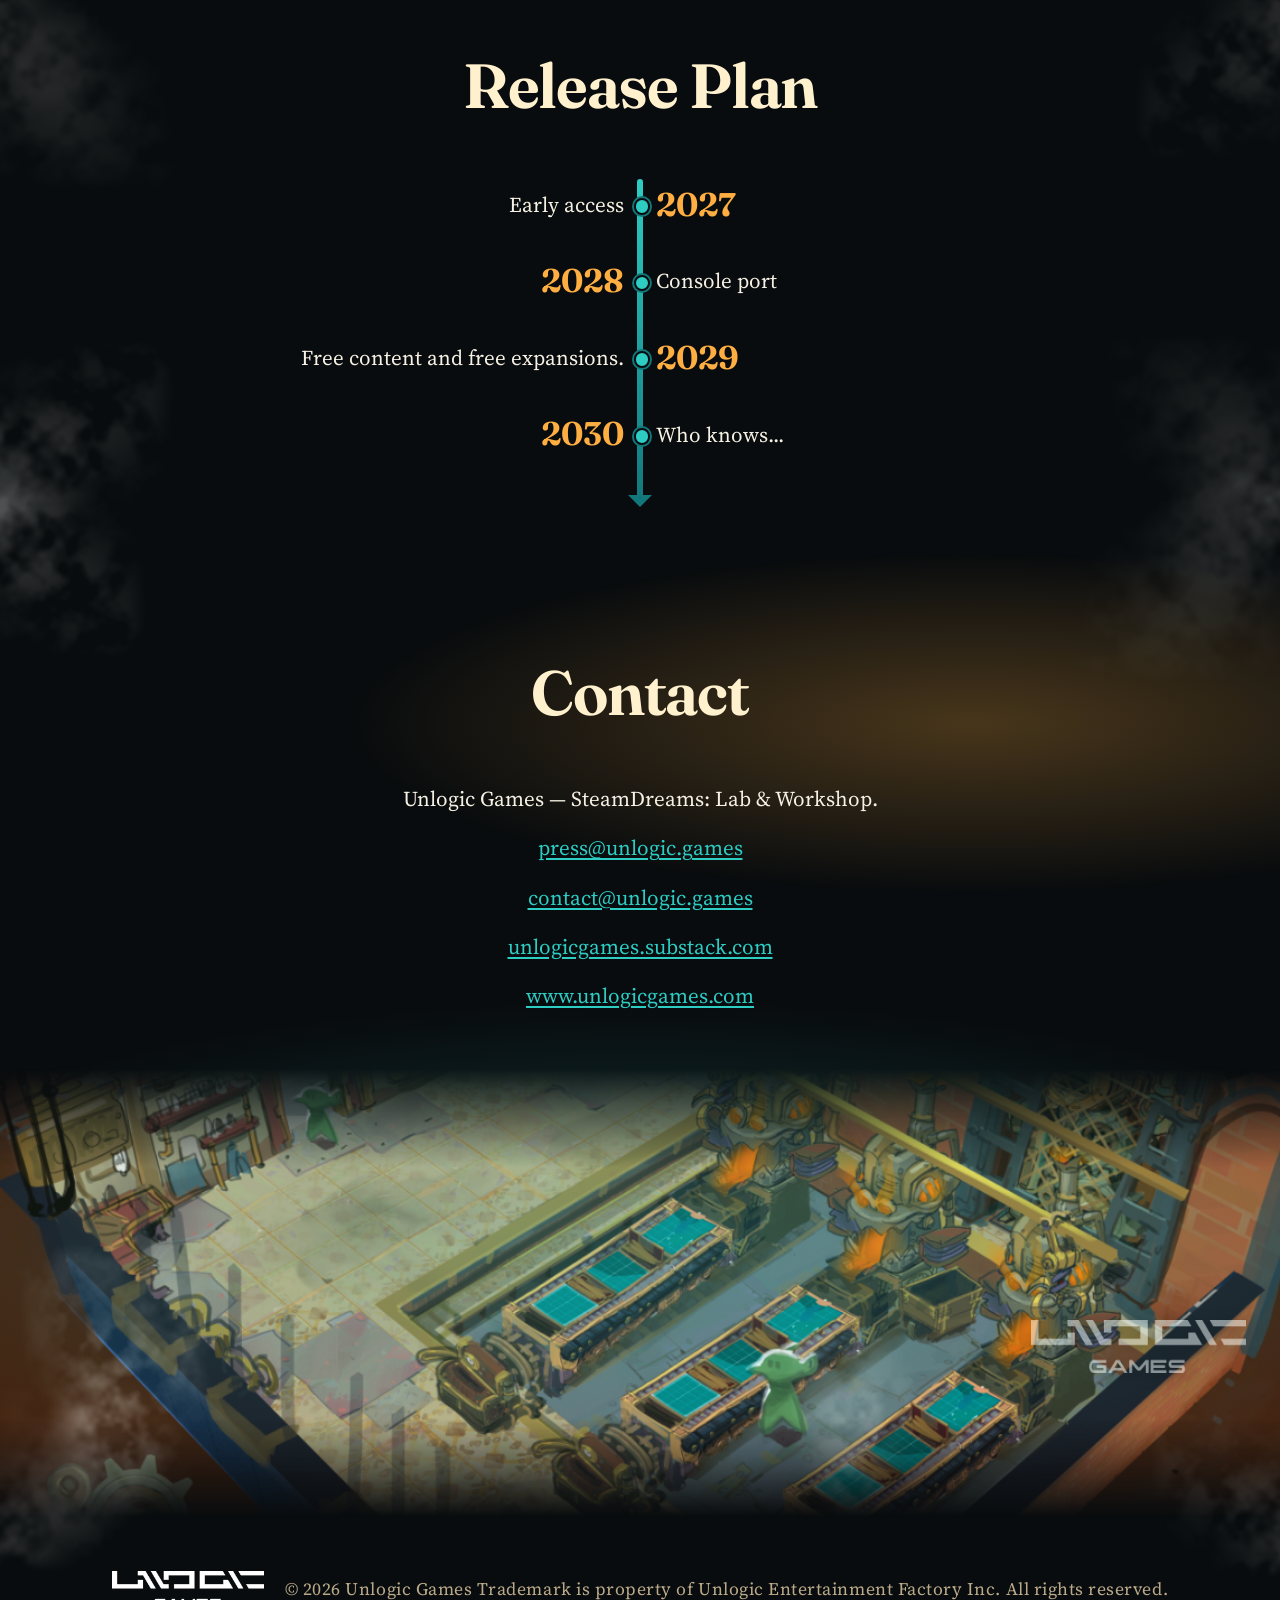
==== commit a3162070: "Deploying to gh-pages from @ UNLOGIC-GAMES/unlogic.games@d4bb6d6385a738a1cdf729db0361b6851ab8a810 🚀" ====
--- a/new/index.html
+++ b/new/index.html
@@ -1624,7 +1624,7 @@
       </div>
 
       <figure class="rail welcome-scene">
-        <img src="assets/images/look/welcome-workshop-ink.webp" alt="" data-alt="workshop.scene_alt" width="2800" height="1535" loading="lazy">
+        <img src="assets/images/look/welcome-workshop-ink.webp?v=2" alt="" data-alt="workshop.scene_alt" width="1024" height="668" loading="lazy">
       </figure>
 
       <div class="rail cluster">
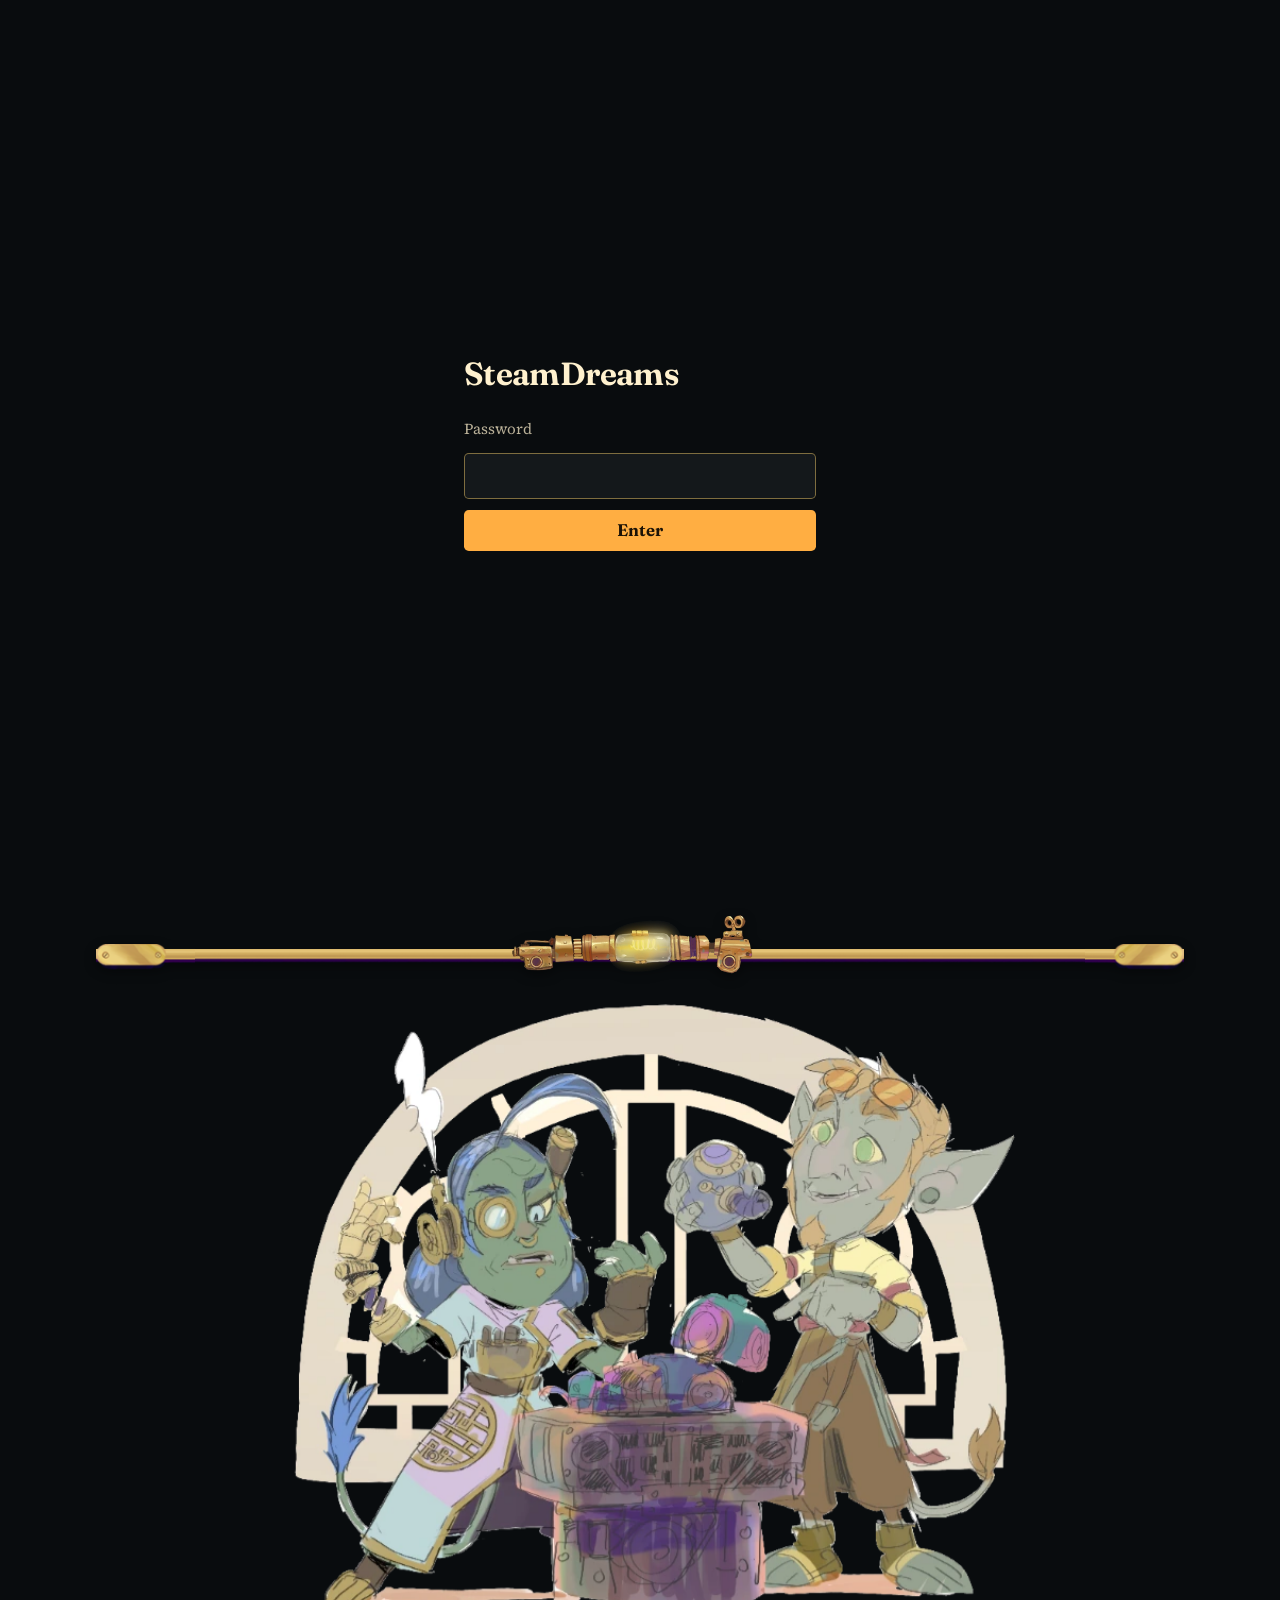
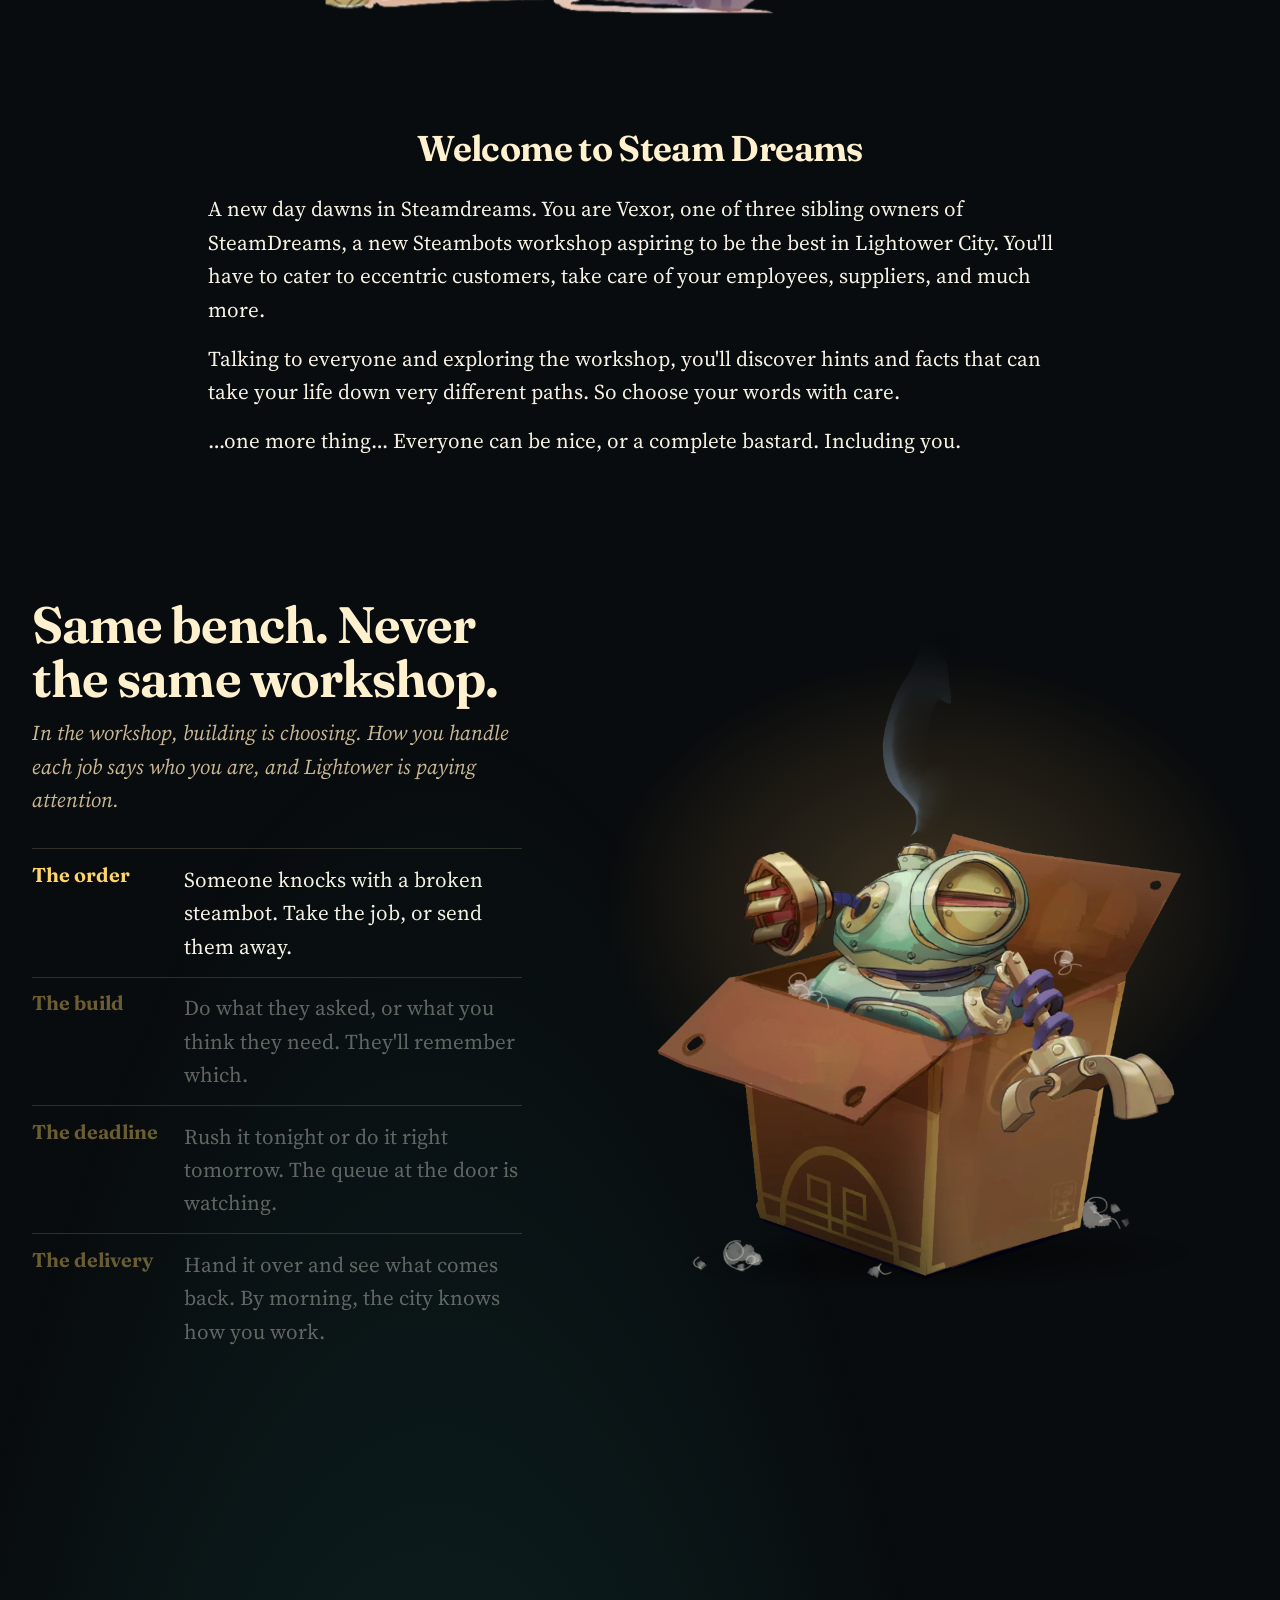
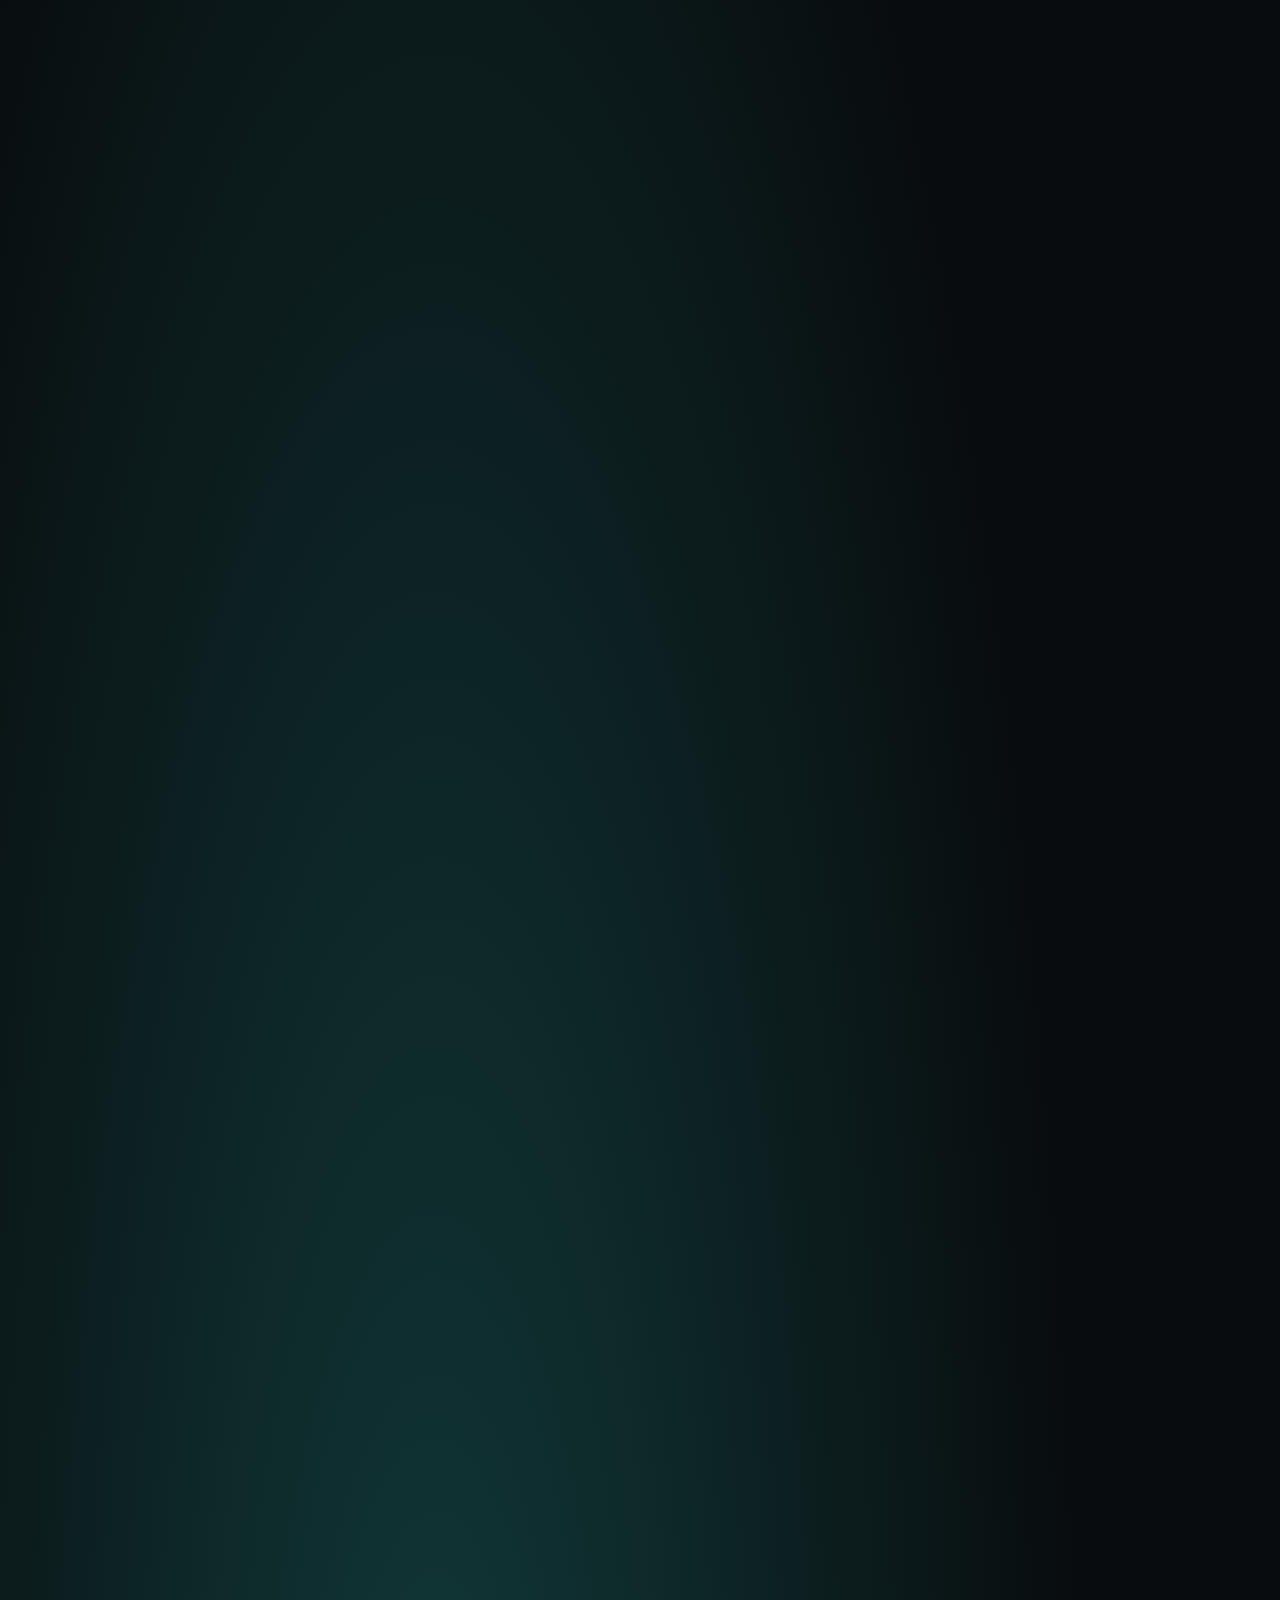
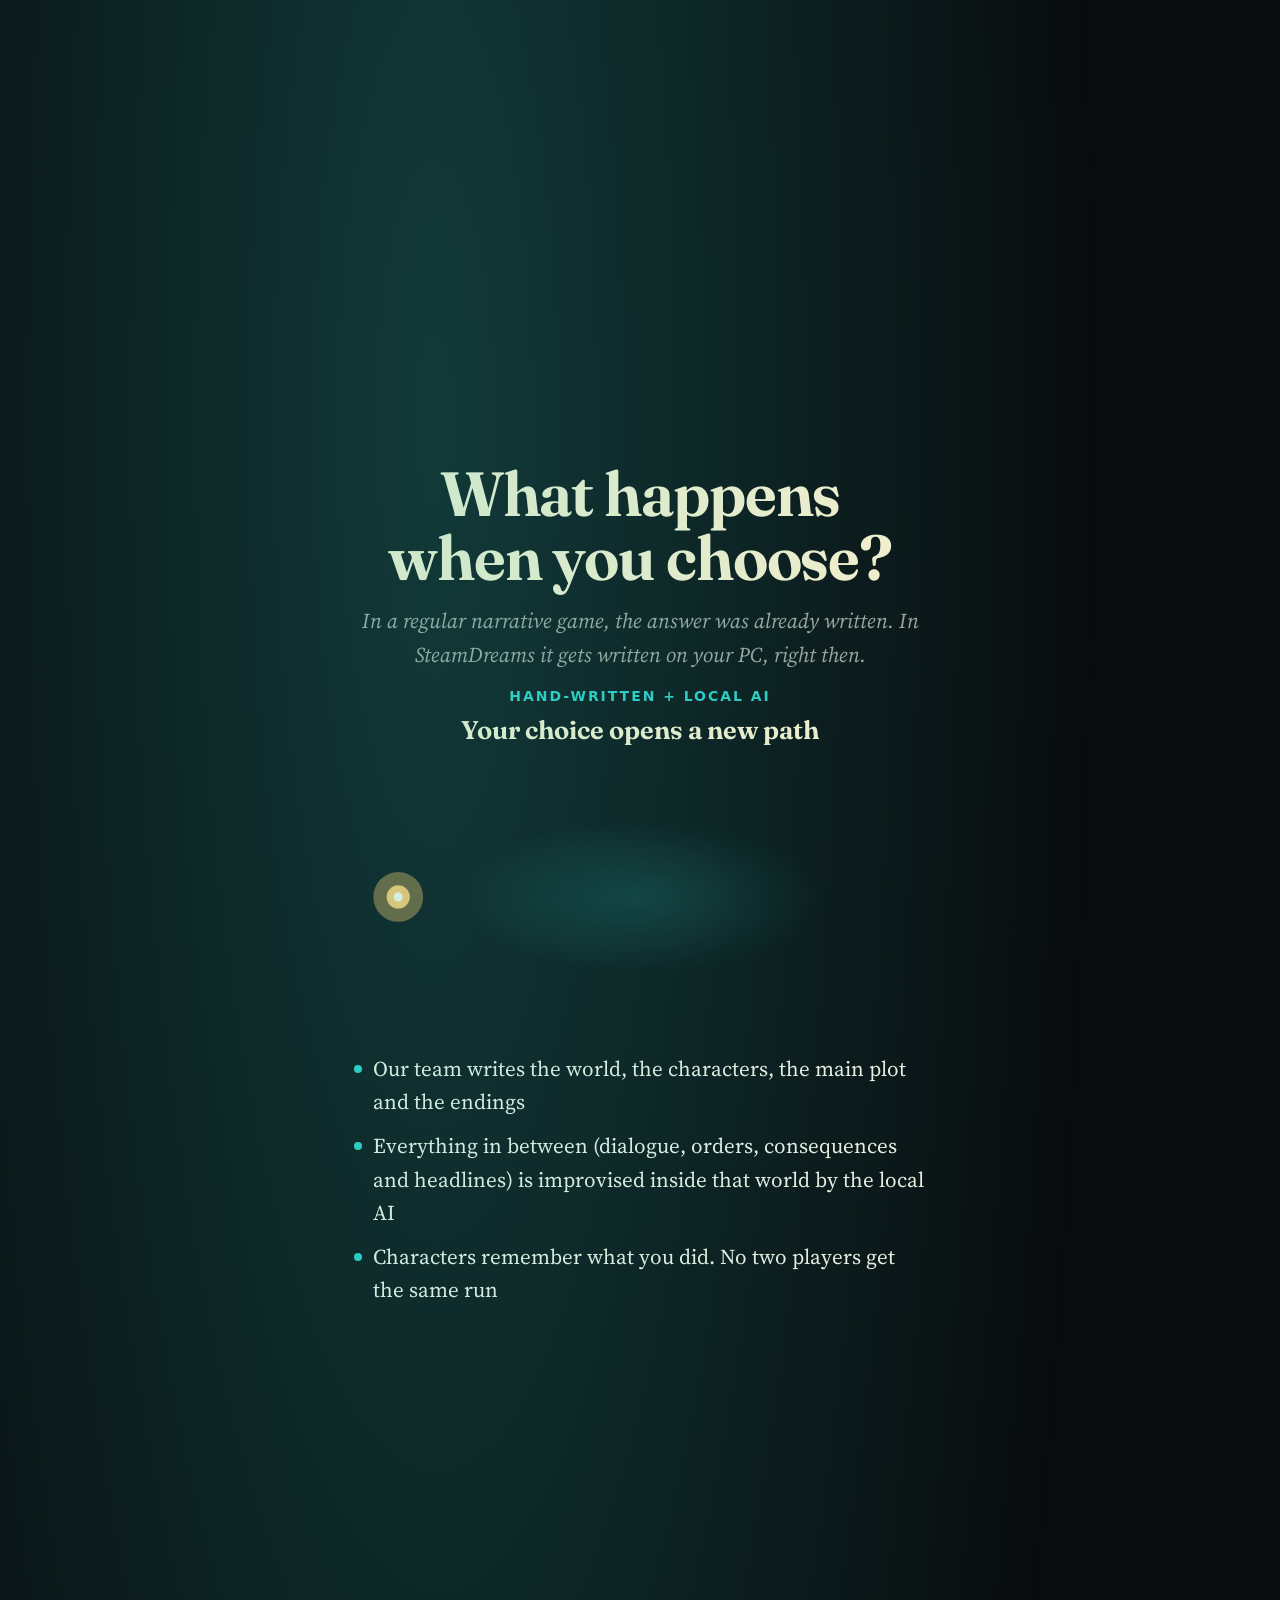
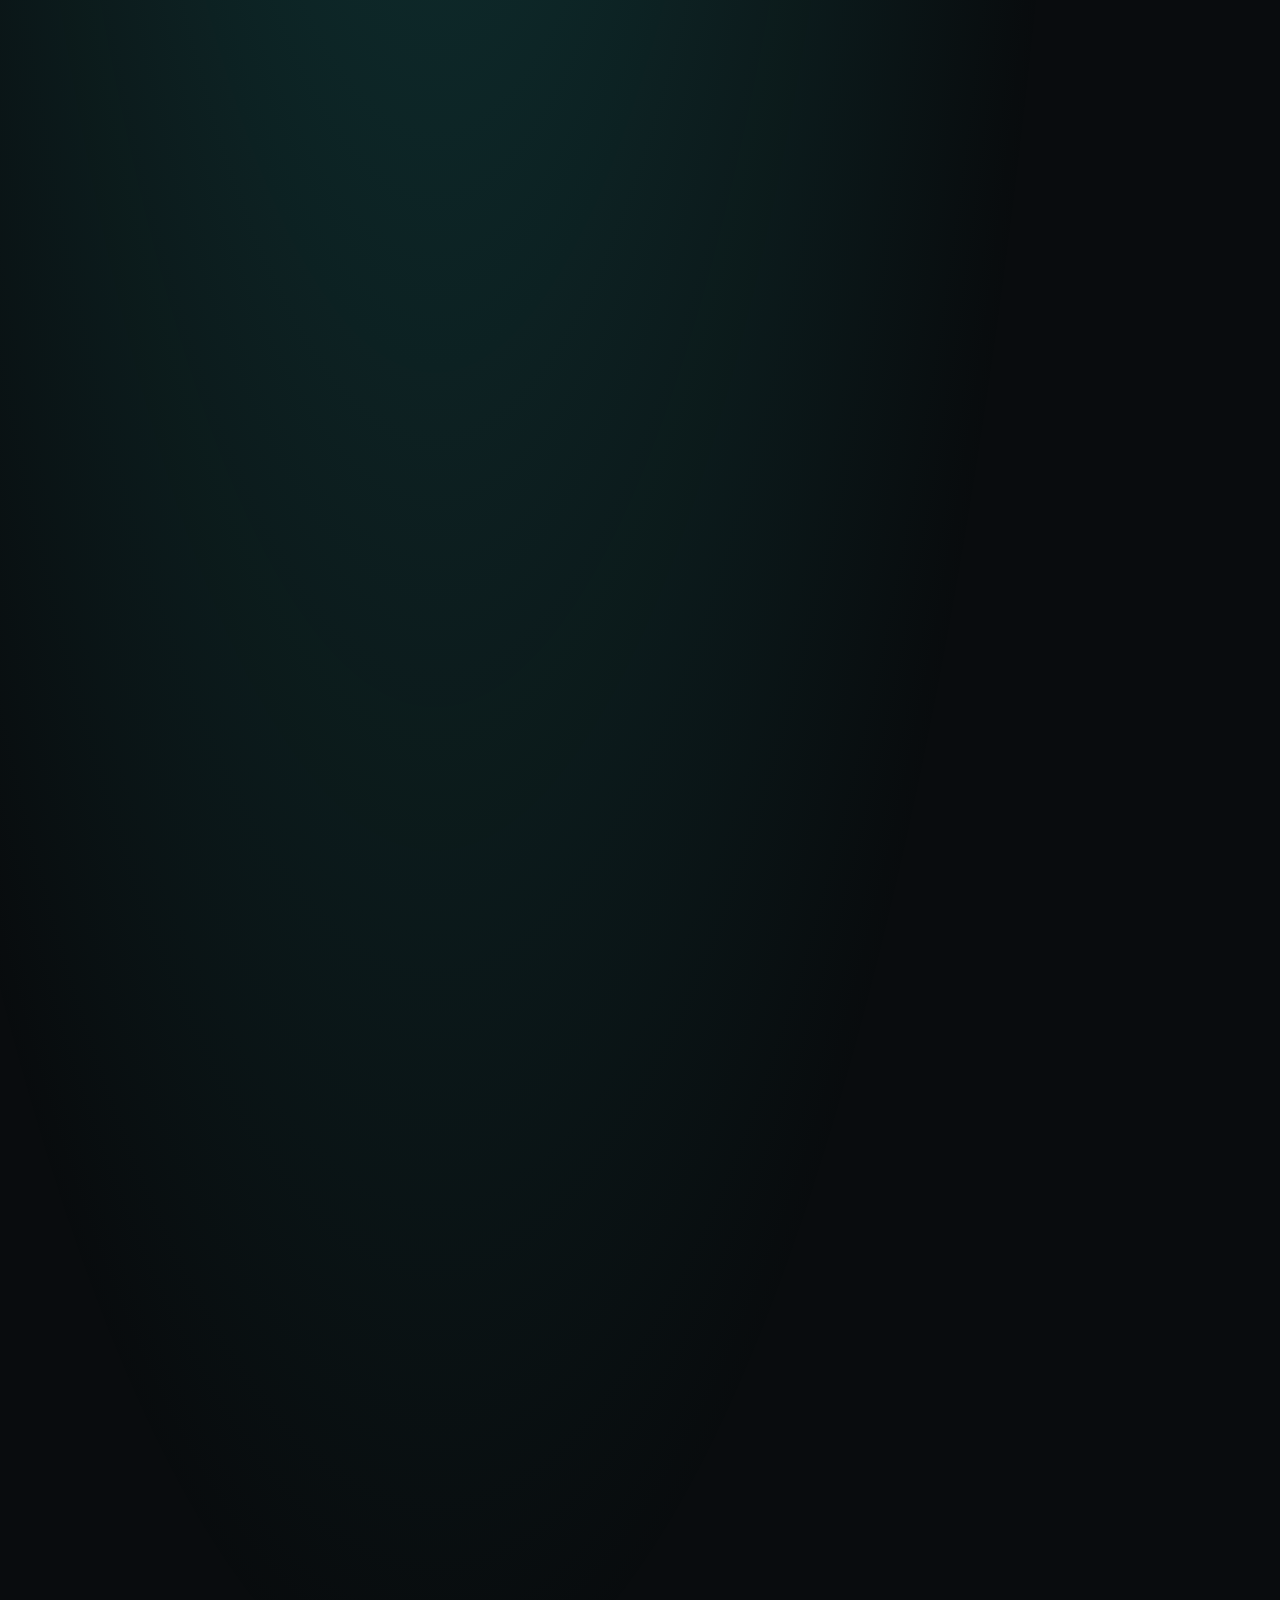
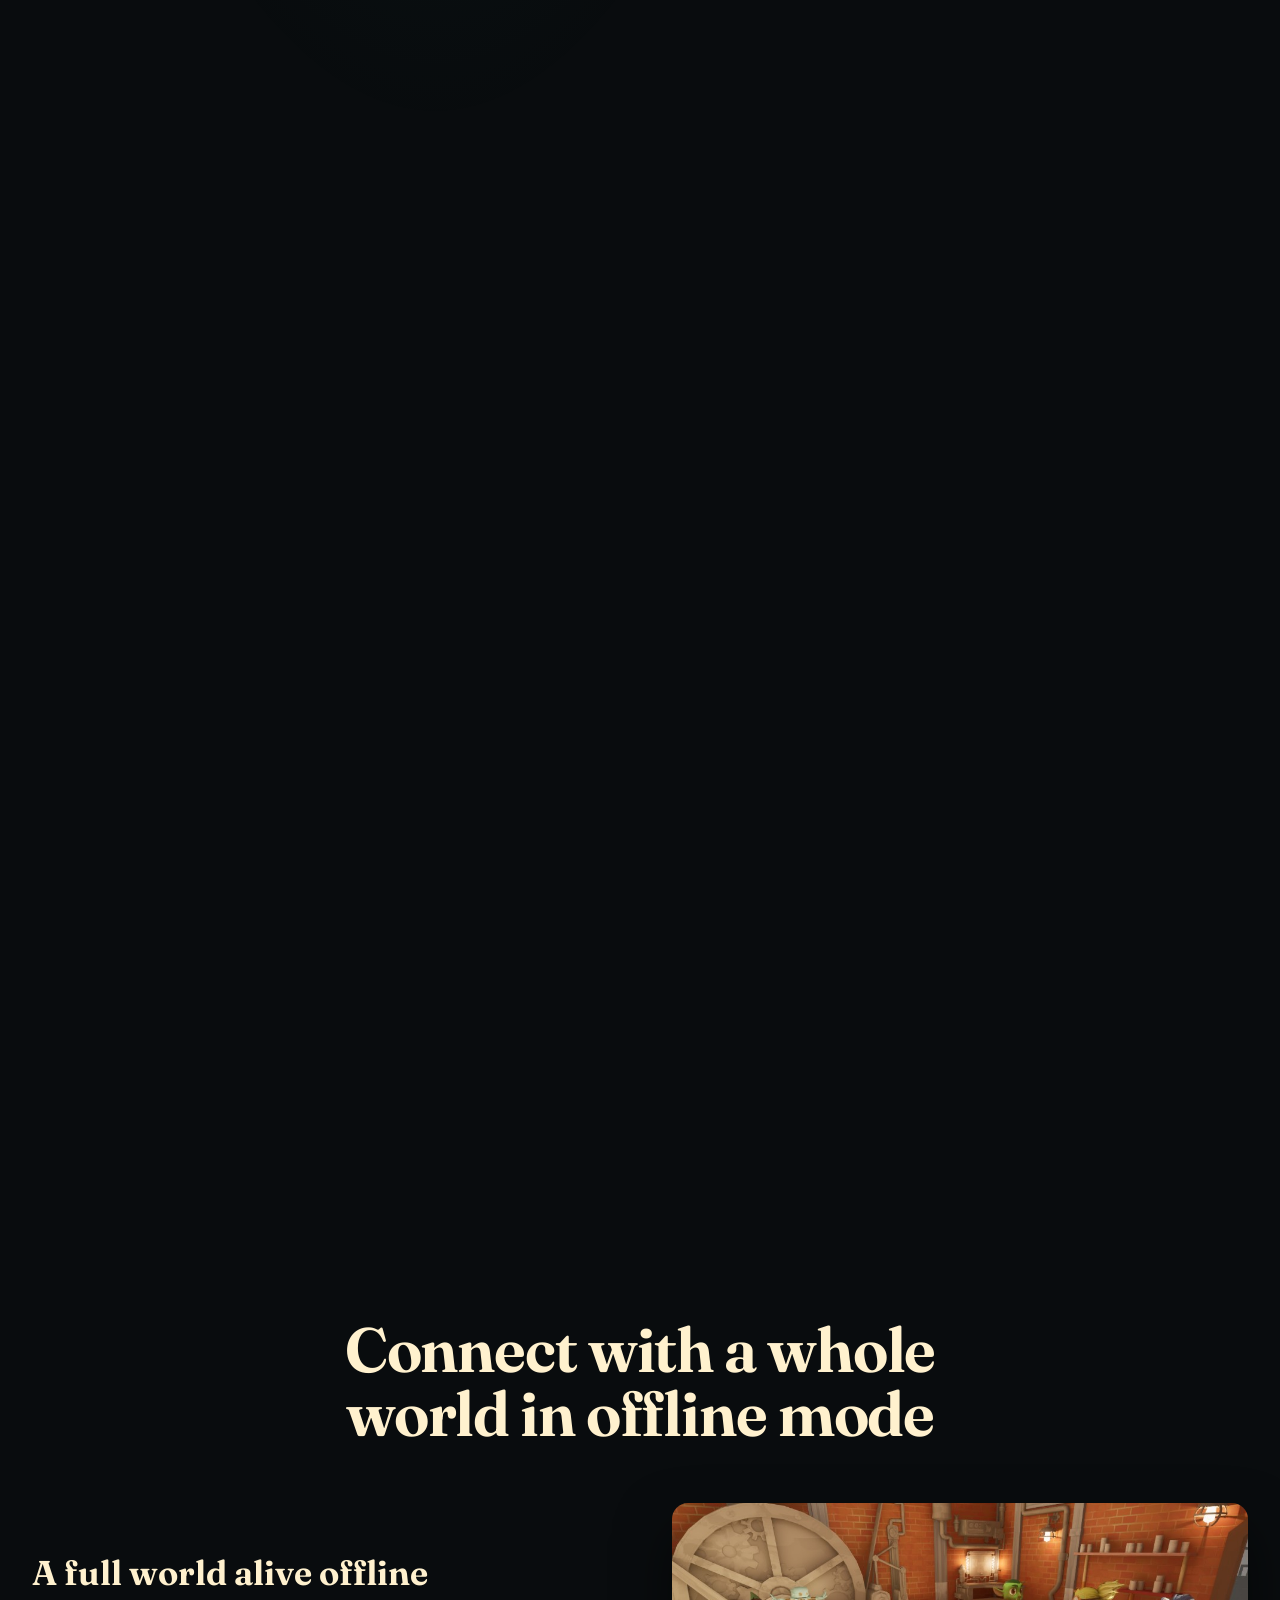
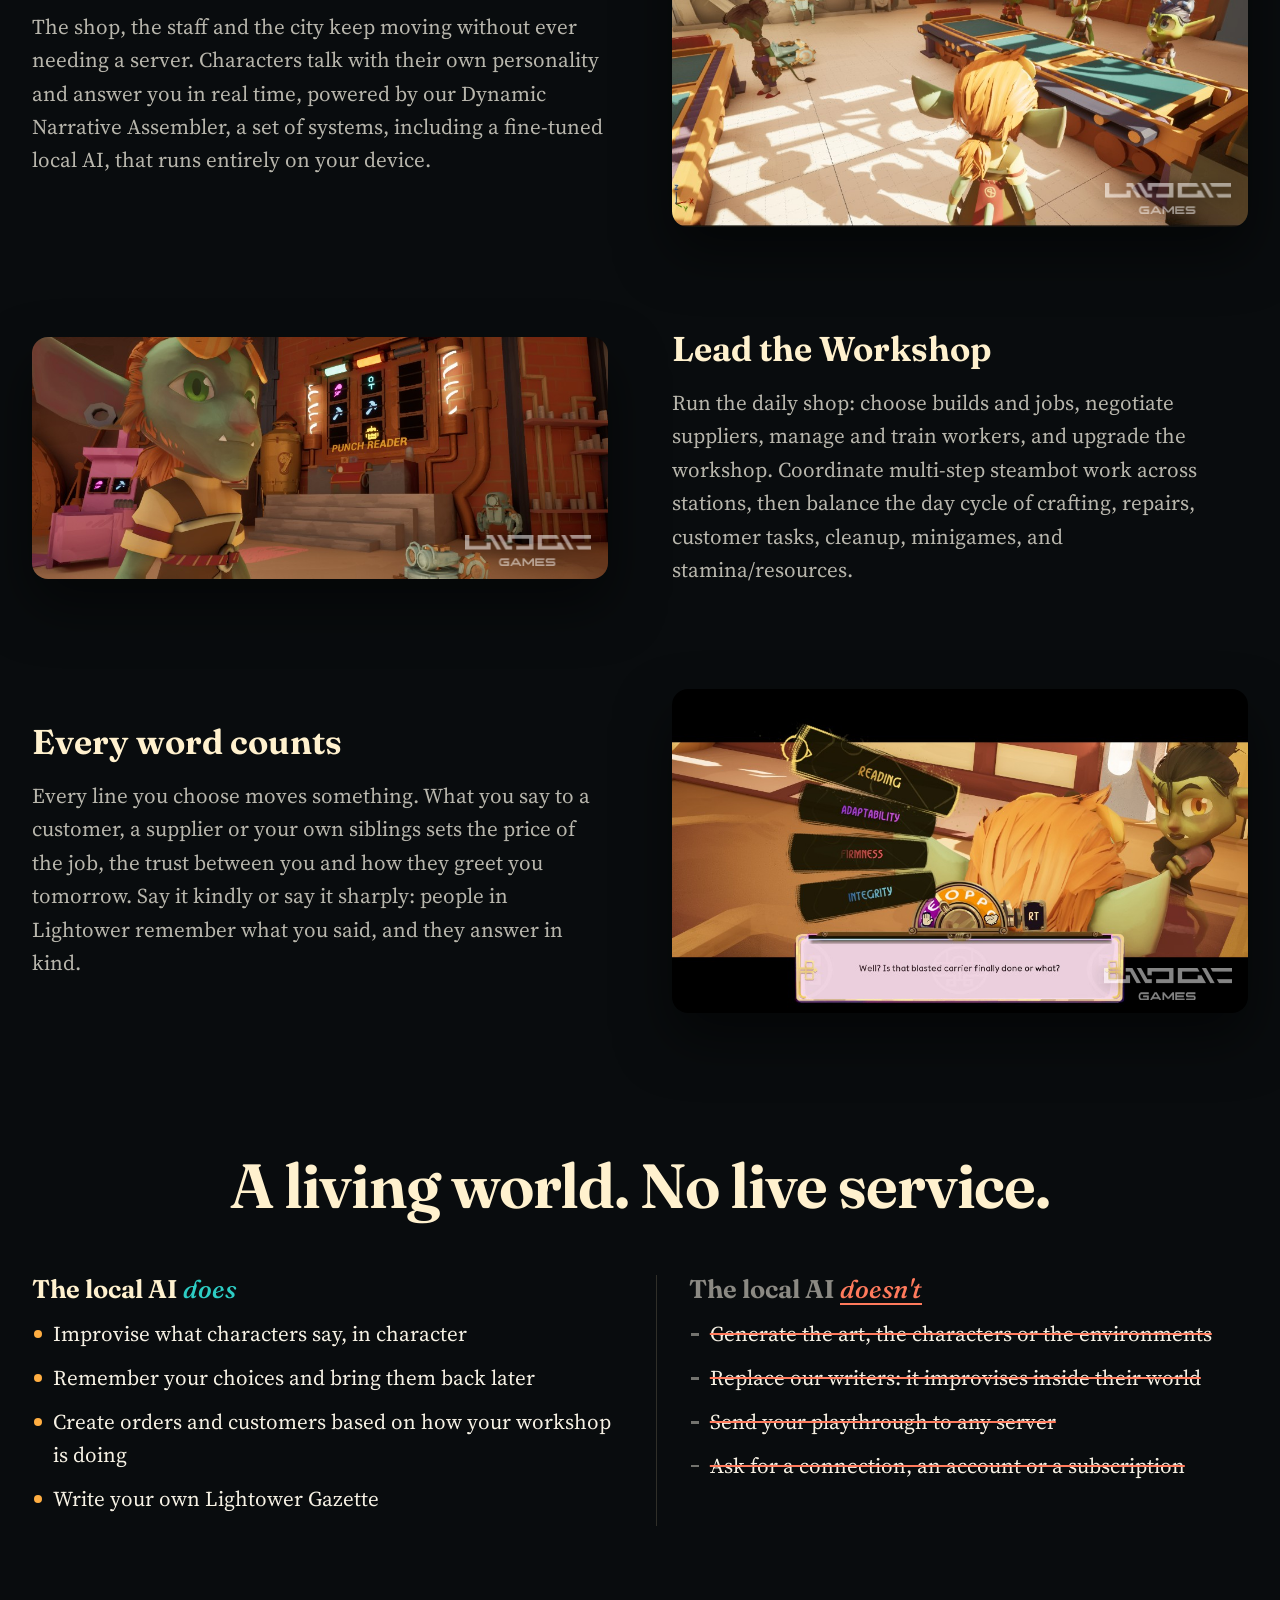
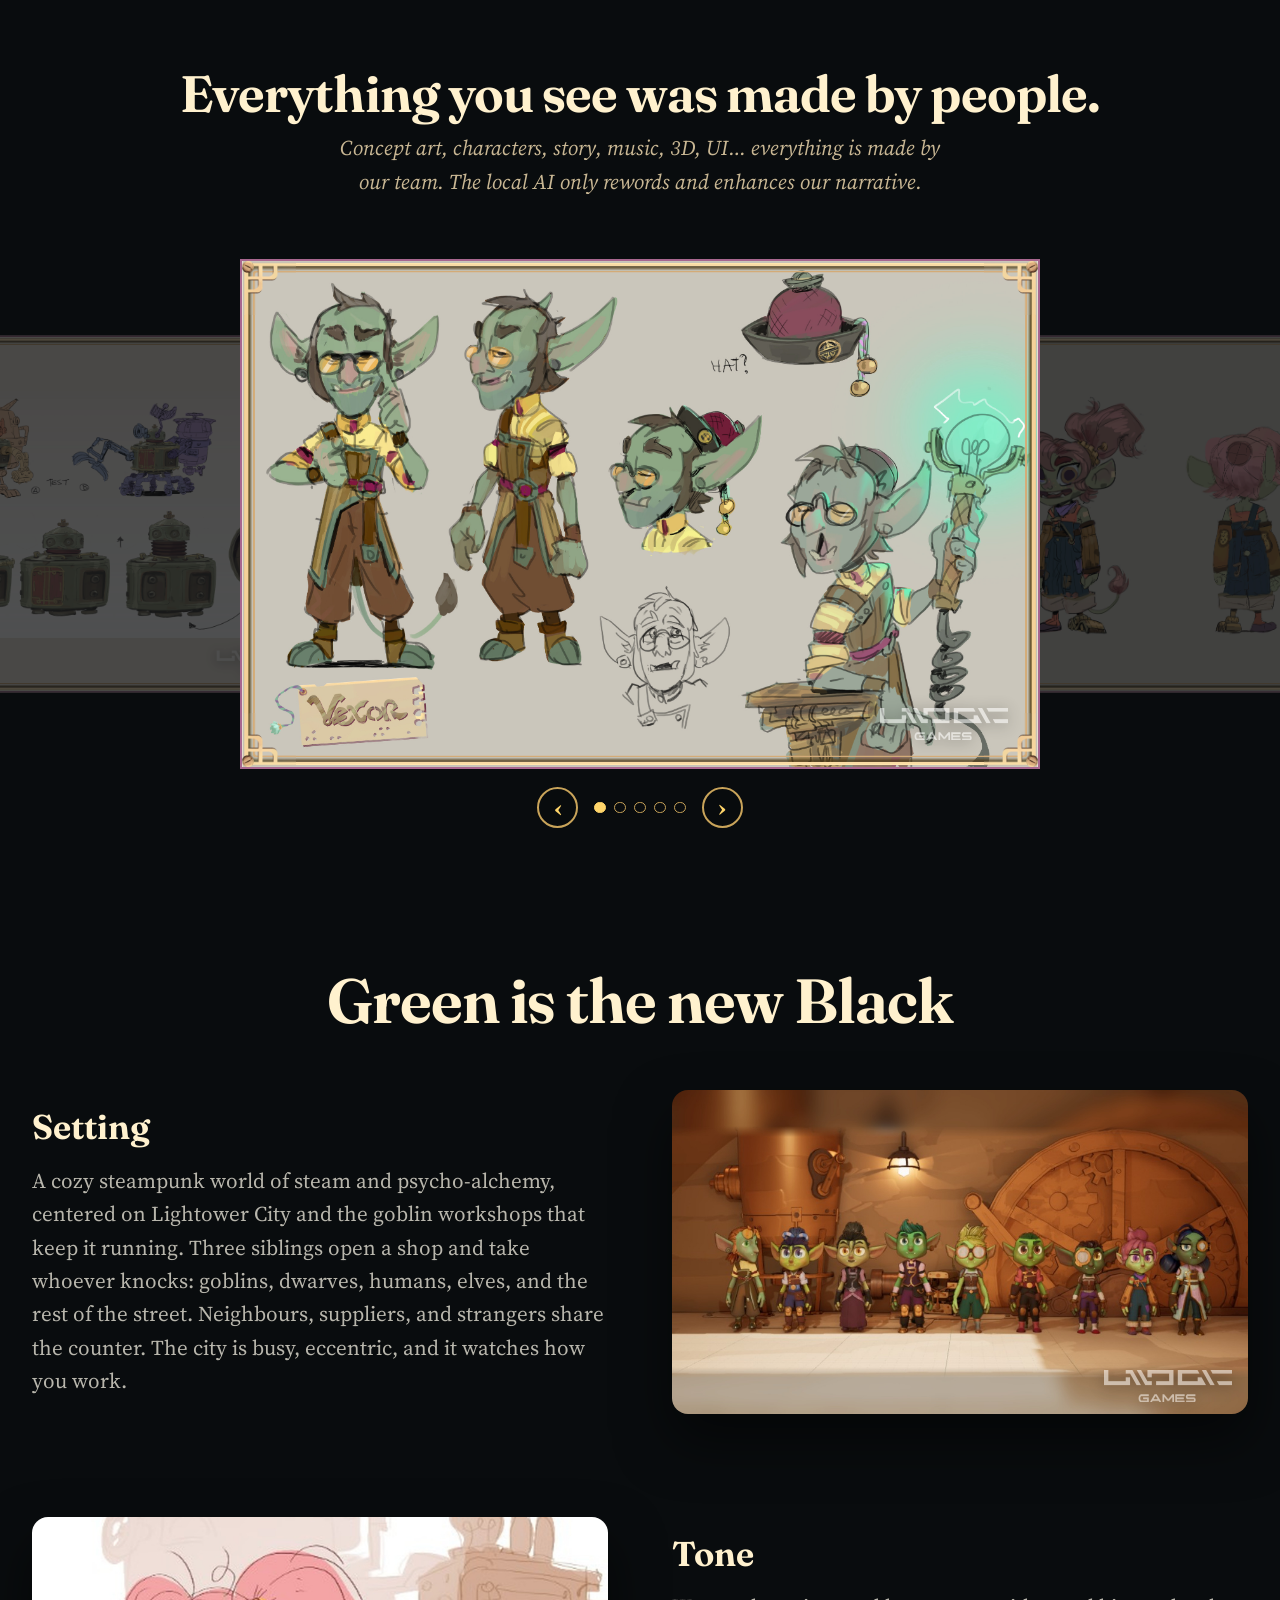
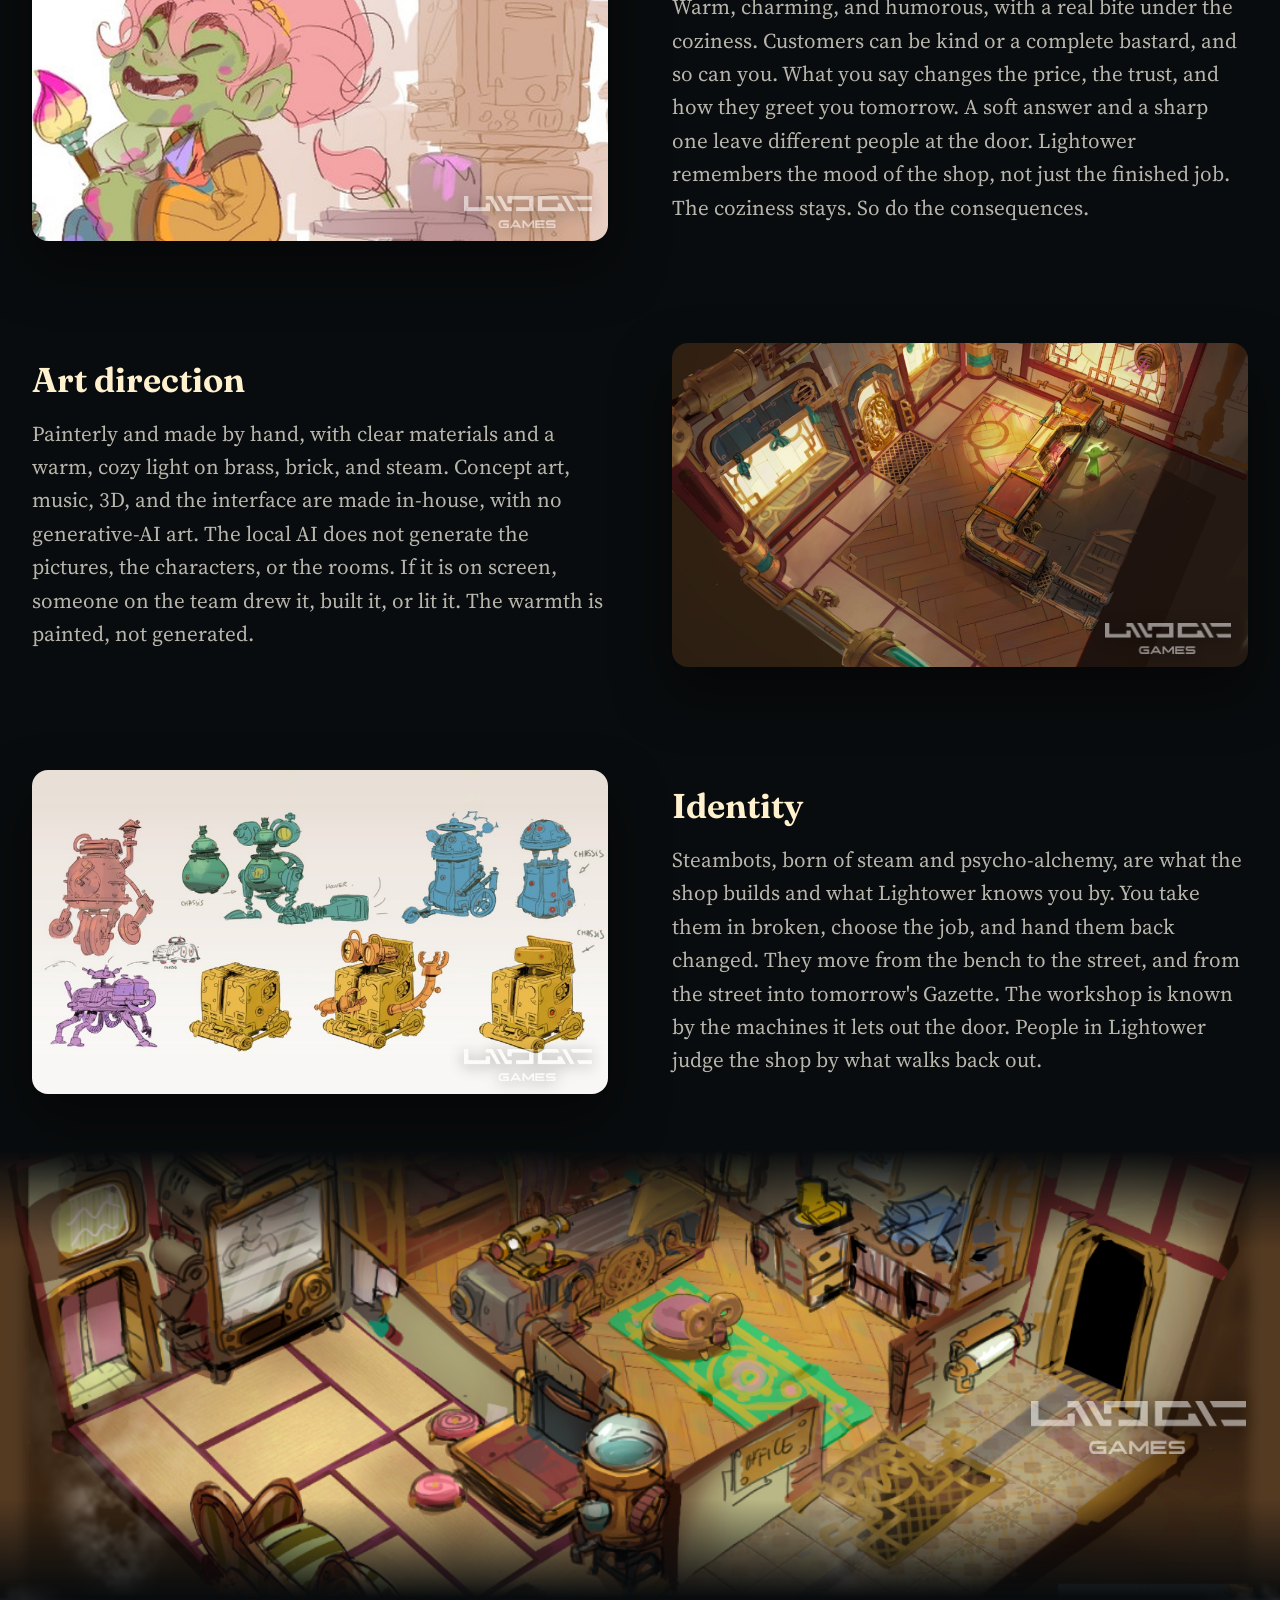
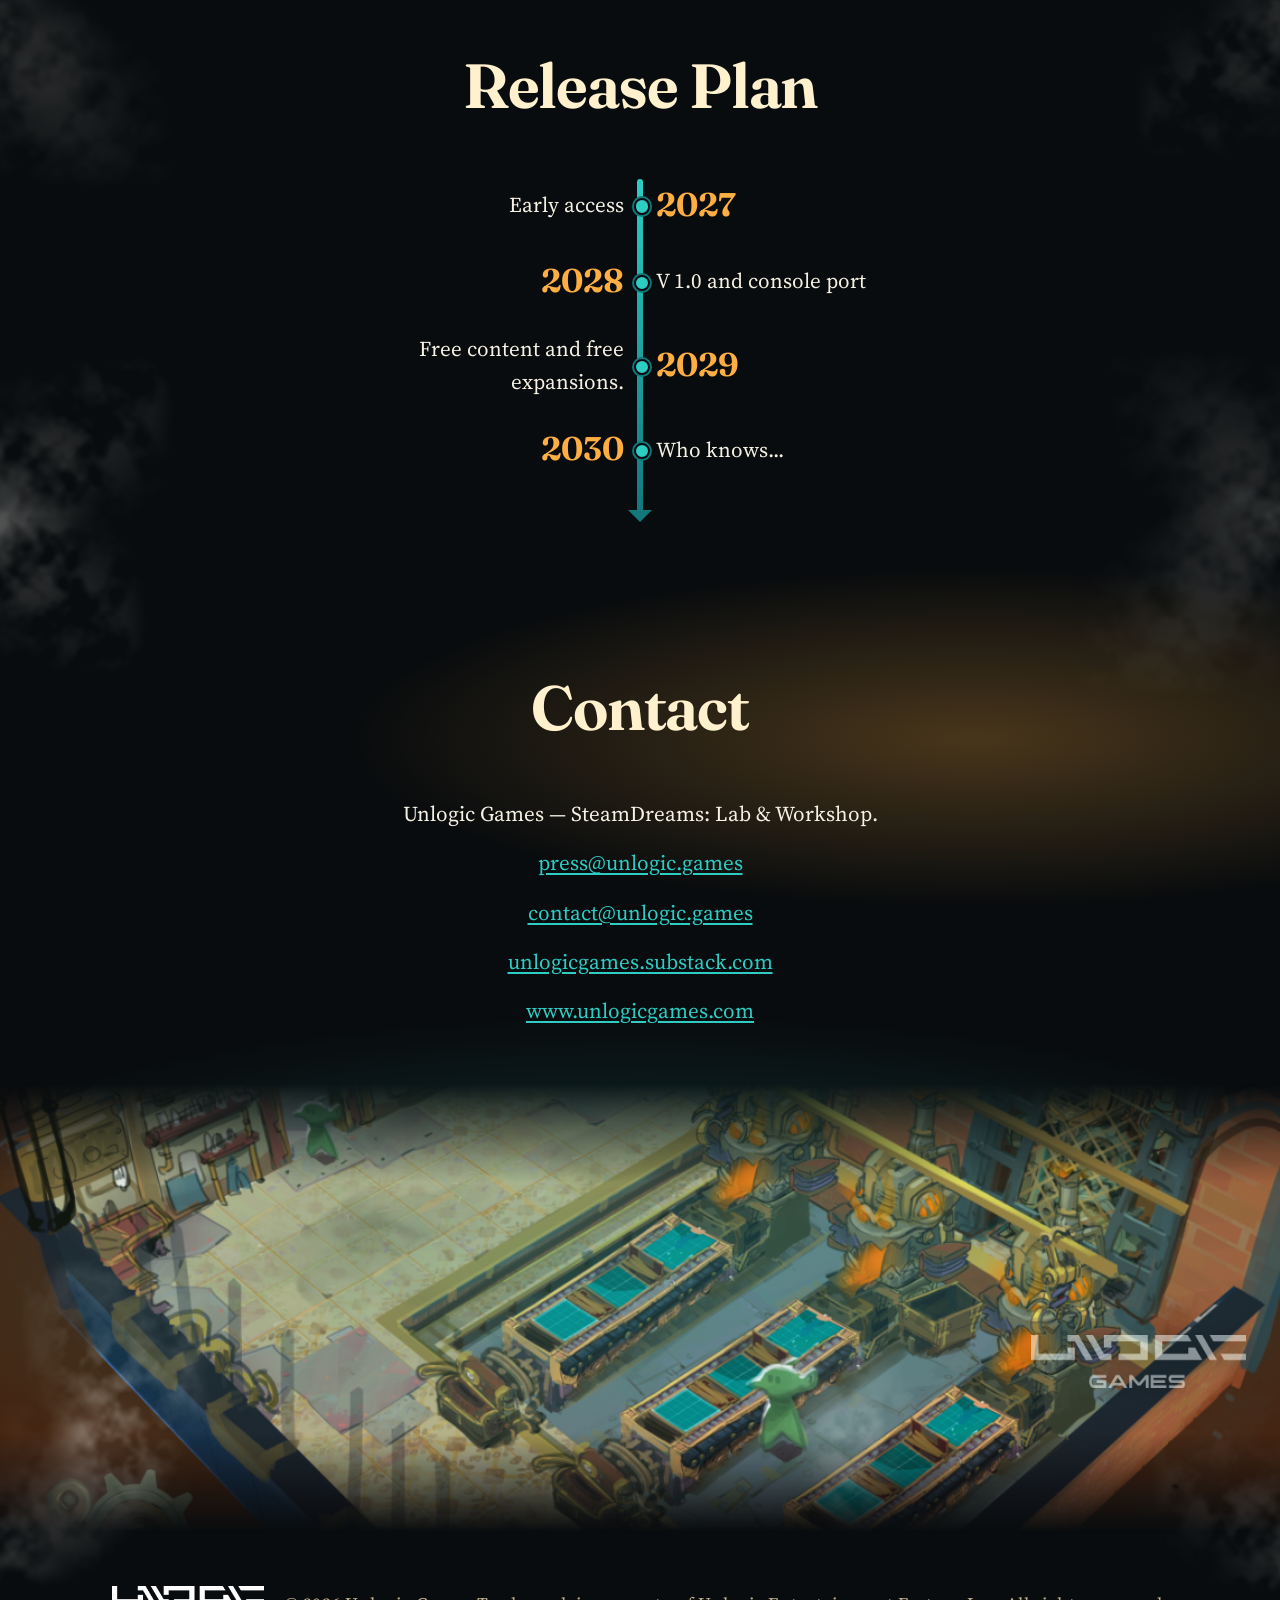
==== commit b00febc5: "Deploying to gh-pages from @ UNLOGIC-GAMES/unlogic.games@5a6d3c1e31962b299e81a7b9c1b38bee0f82e5e9 🚀" ====
--- a/new/index.html
+++ b/new/index.html
@@ -246,7 +246,8 @@
     .timeline {
       position: relative;
       list-style: none;
-      margin: 1.5rem 0 0;
+      width: min(42rem, 100%);
+      margin: 1.5rem auto 0;
       padding: 0.2rem 0 2.2rem;
     }
     .timeline::before {
@@ -1250,34 +1251,8 @@
       .cols { column-count: 1; }
       .concept,
       .concept:nth-child(even) { flex-direction: column; }
-      .timeline {
-        --year-col: 5.2rem;
-        --spine-gutter: 2.2rem;
-        --spine-x: calc(var(--year-col) + (var(--spine-gutter) / 2));
-      }
-      .timeline::before { left: var(--spine-x); margin-left: -0.21rem; }
-      .timeline::after { left: var(--spine-x); }
-      .mile {
-        grid-template-columns: var(--year-col) var(--spine-gutter) minmax(0, 1fr);
-        gap: 0.9rem 0;
-        align-items: start;
-      }
-      .mile::after { left: var(--spine-x); }
-      .mile:nth-child(odd) .year,
-      .mile:nth-child(even) .year { order: 0; text-align: left; }
-      .mile .year {
-        grid-column: 1;
-        white-space: nowrap;
-        line-height: 1.15;
-      }
-      .mile:nth-child(odd) p,
-      .mile:nth-child(even) p {
-        order: 0;
-        text-align: left;
-        grid-column: 3;
-        min-width: 0;
-        padding-left: 0.15rem;
-      }
+      .timeline { width: min(36rem, 100%); }
+      .mile { gap: 0.8rem 1rem; }
       .site-foot p { font-size: 0.92rem; }
       /* The cover is exactly one screen. The cast (170% wide: ~140vw tall,
          painted part ~103vw) is lifted off the bottom by --lift so less
@@ -1537,7 +1512,7 @@
 
   </style>
 </head>
-<body data-content="content-v2.yaml?v=17">
+<body data-content="content-v2.yaml?v=18">
   <div id="gate" role="dialog" aria-modal="true" aria-labelledby="gate-title">
     <form id="gate-form">
       <p id="gate-title">SteamDreams</p>
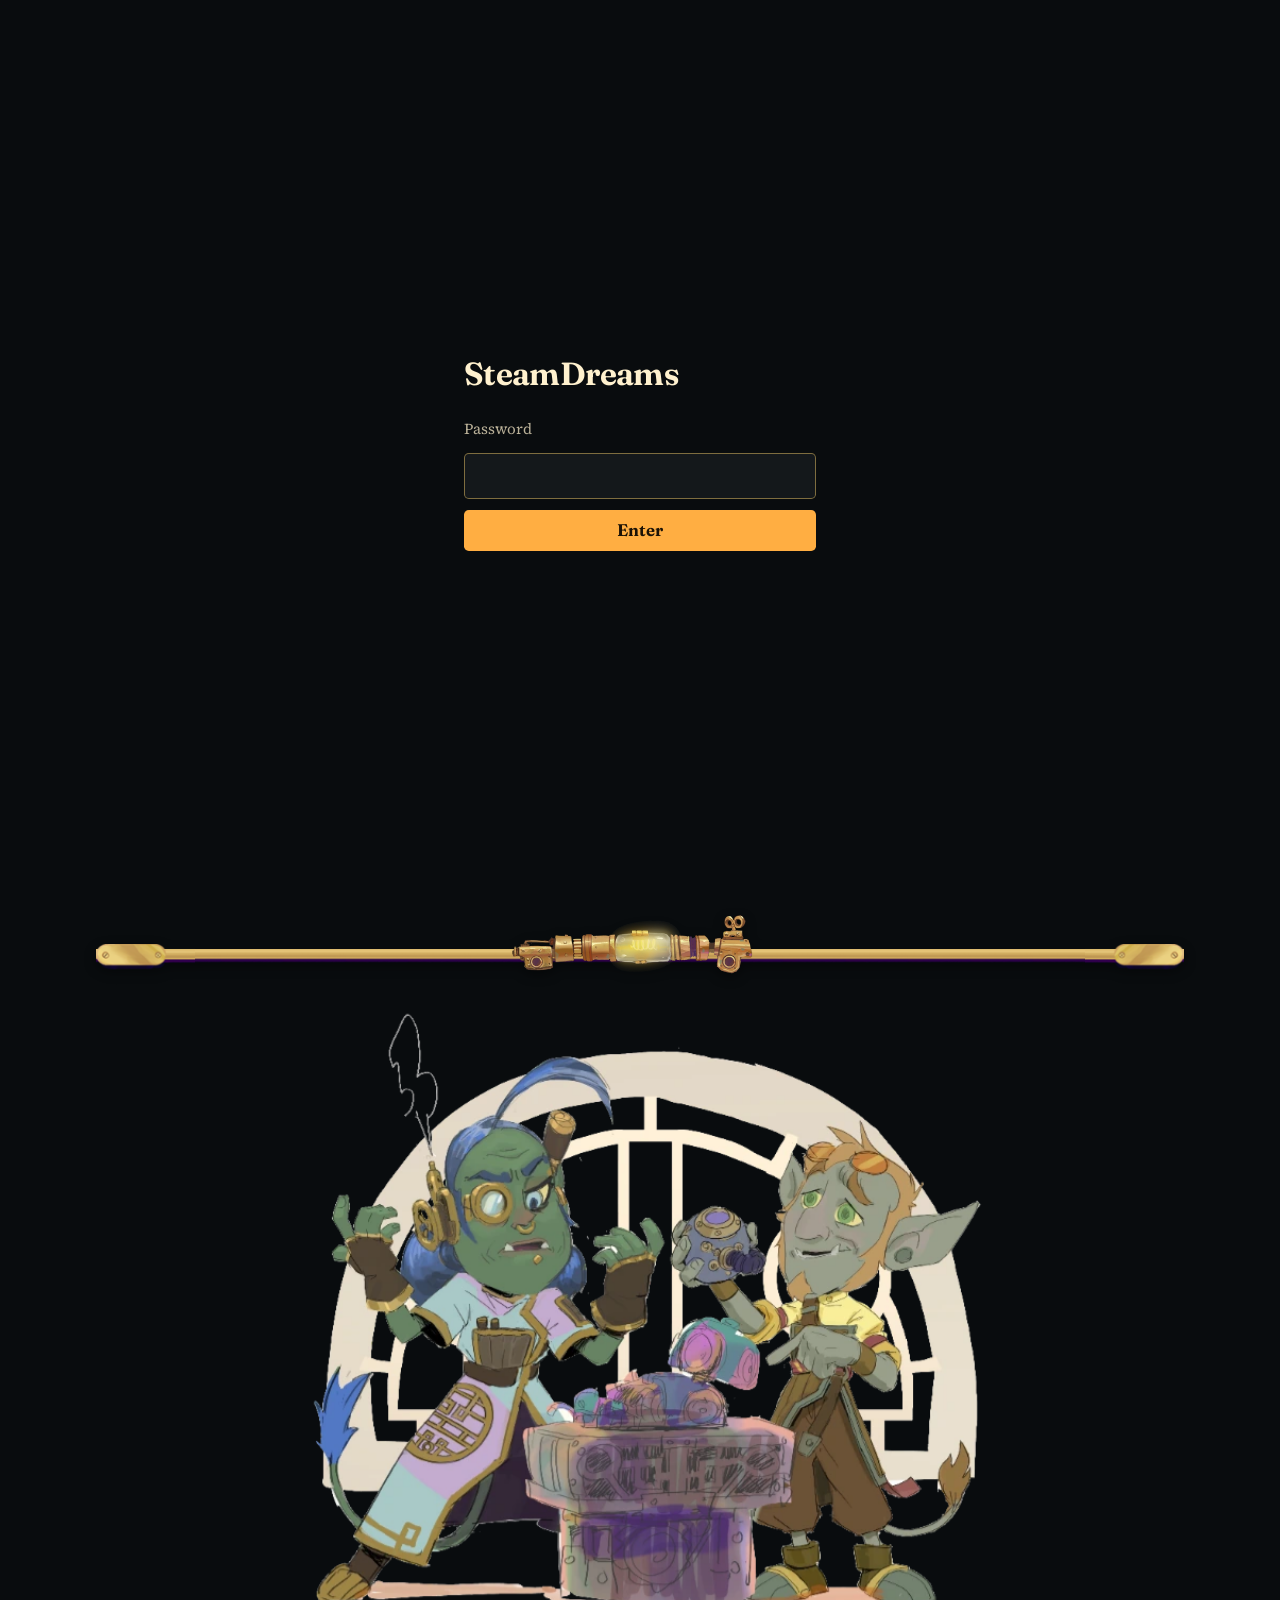
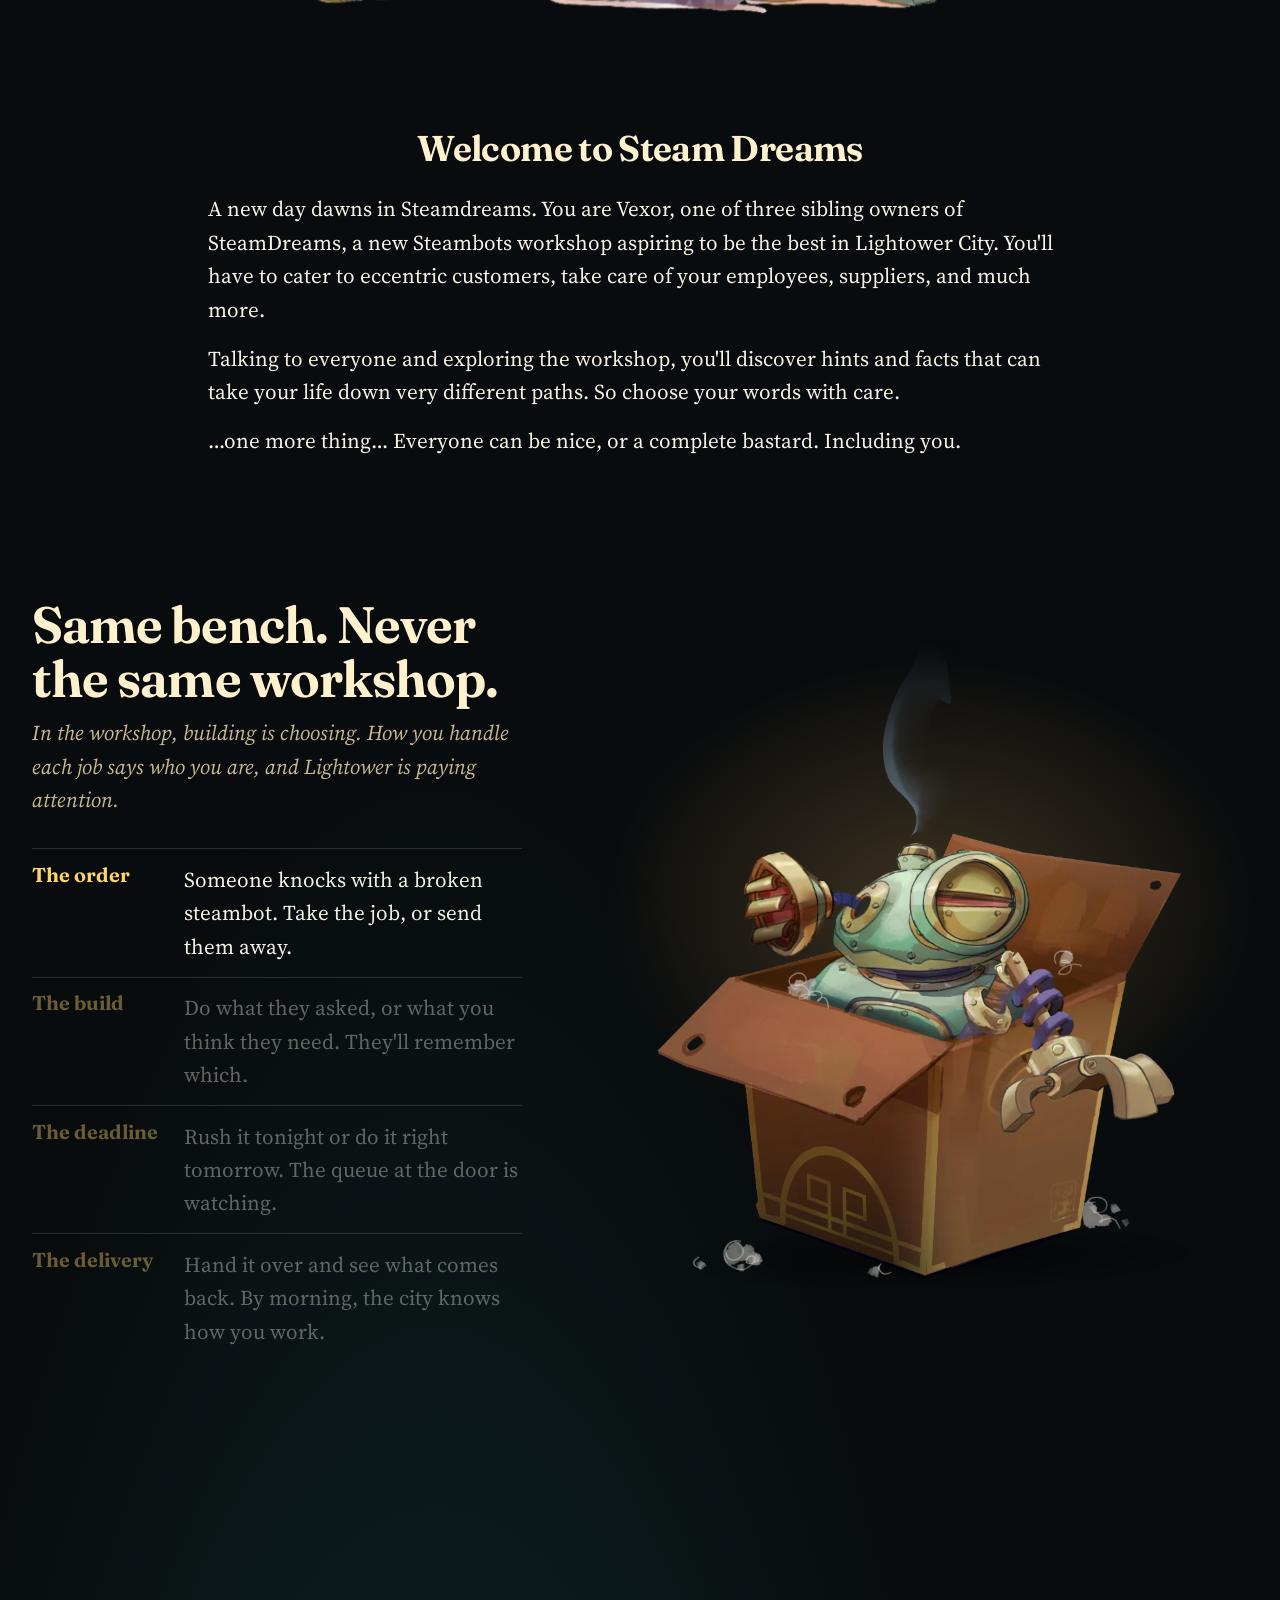
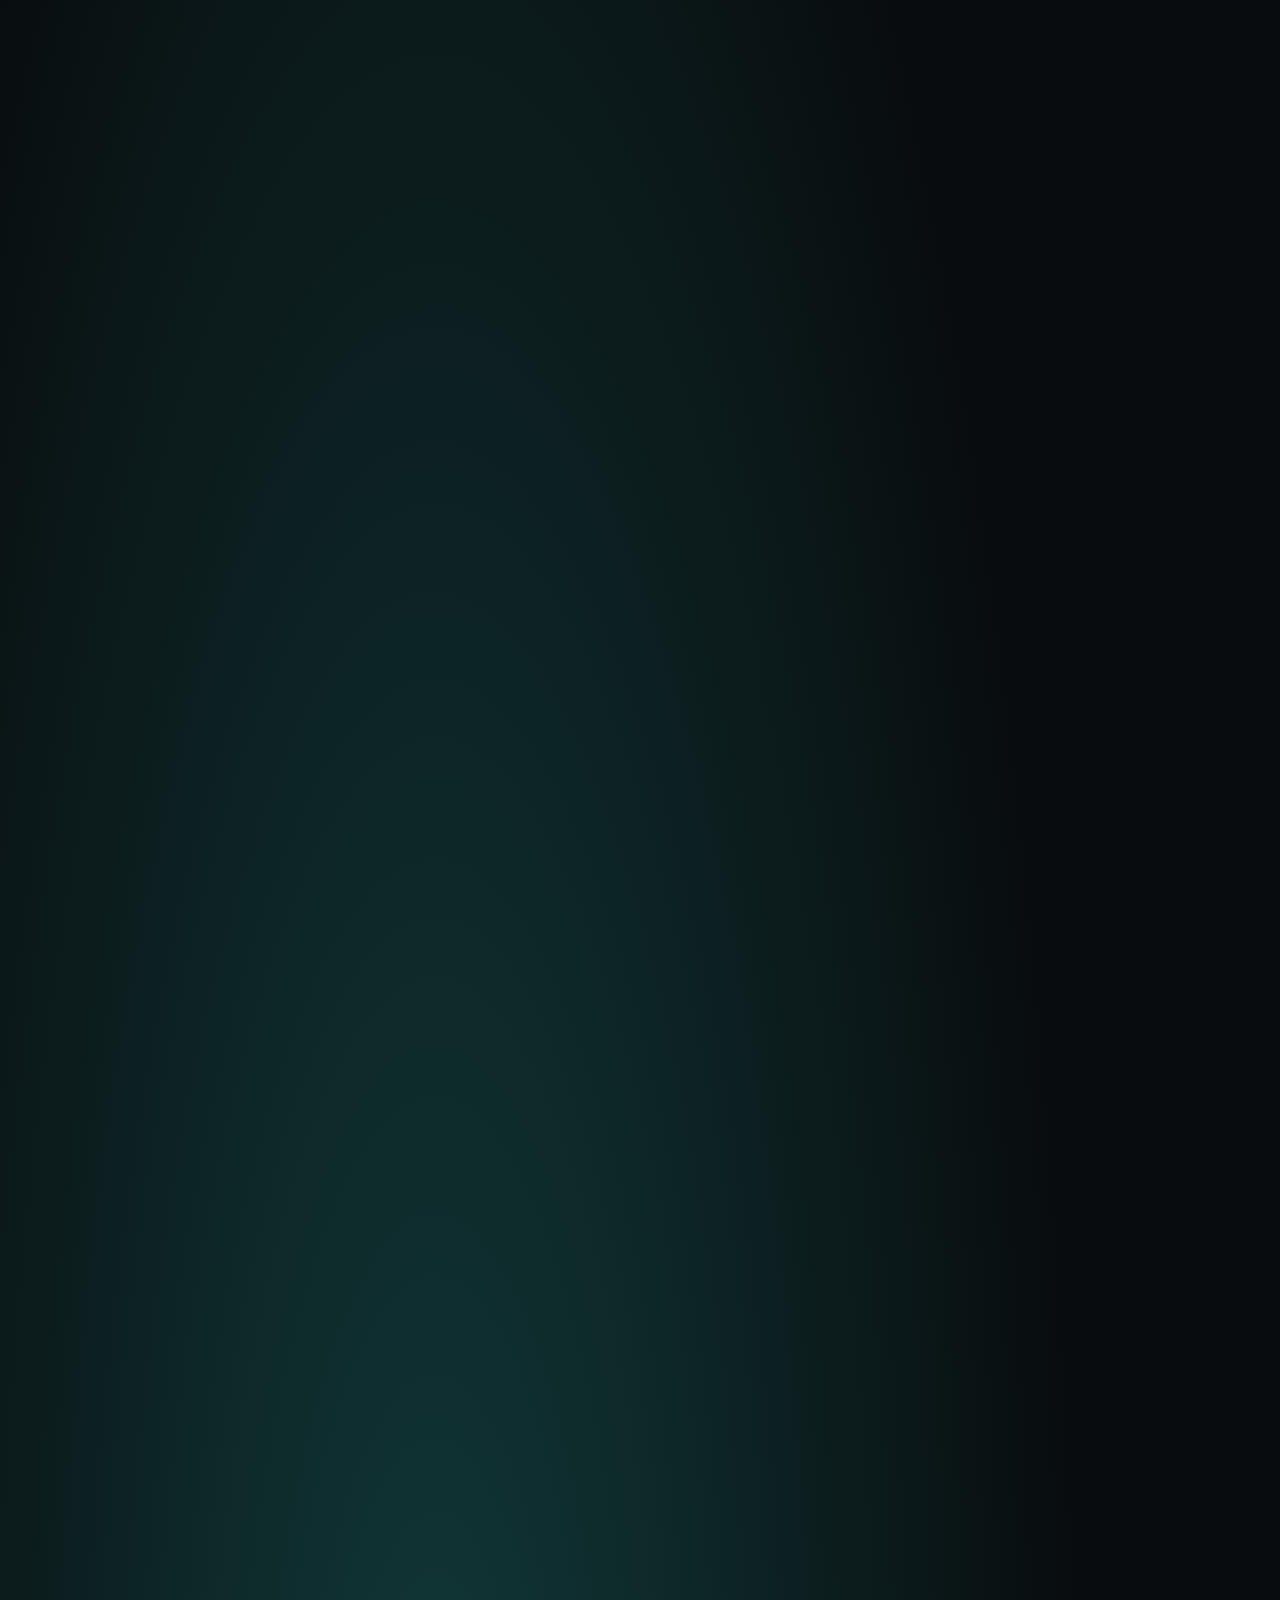
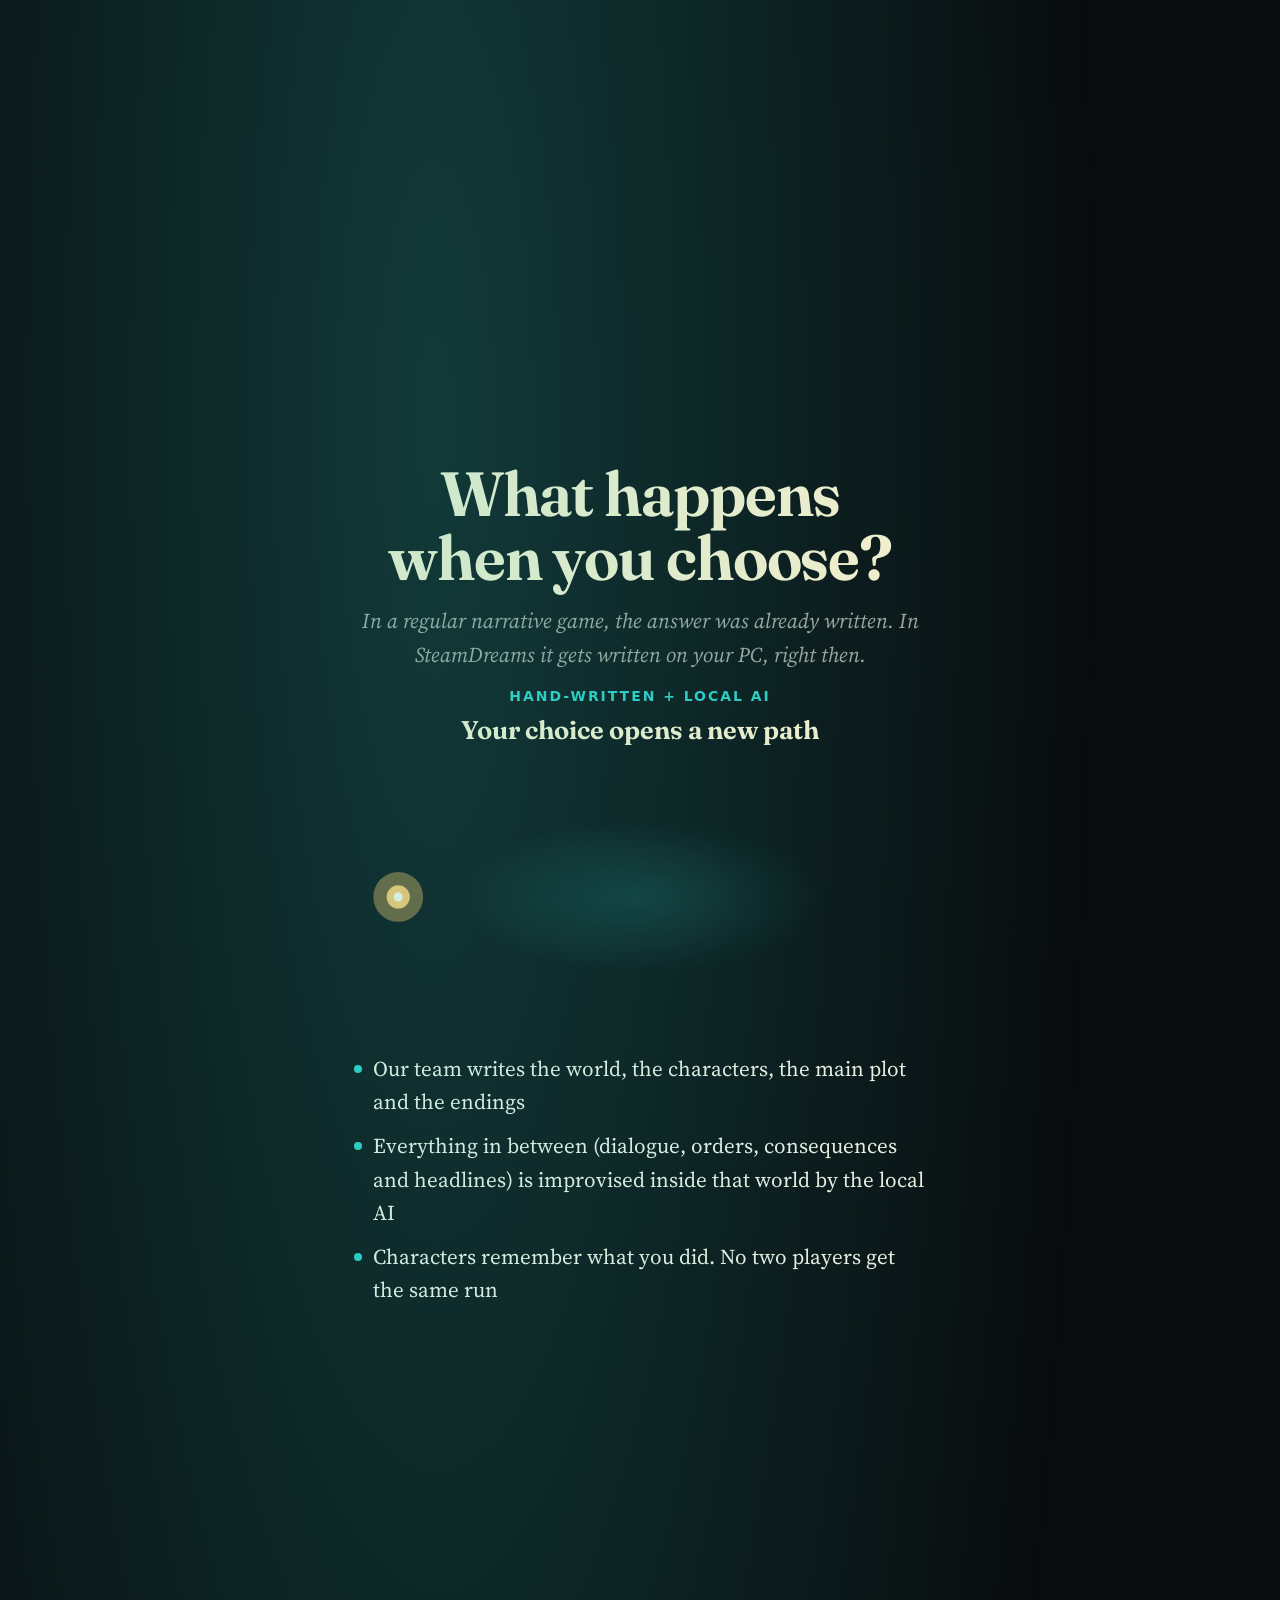
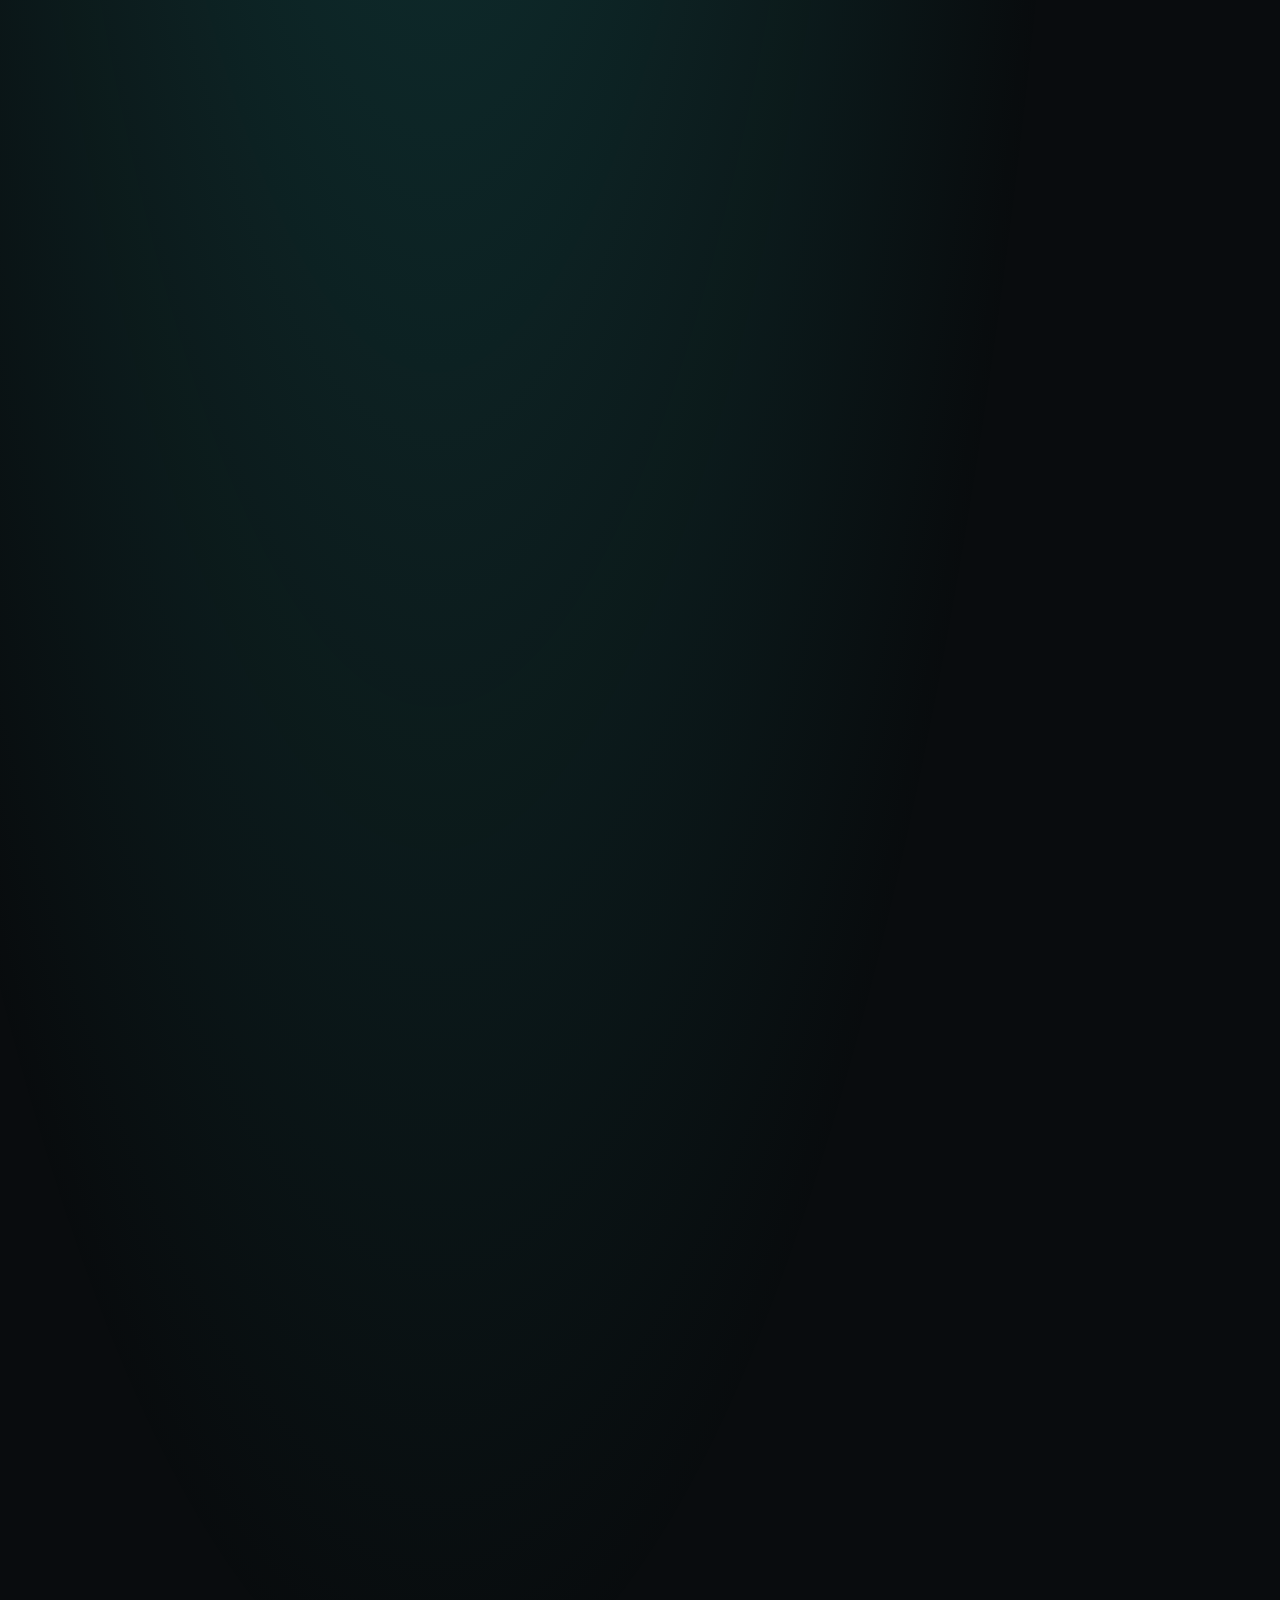
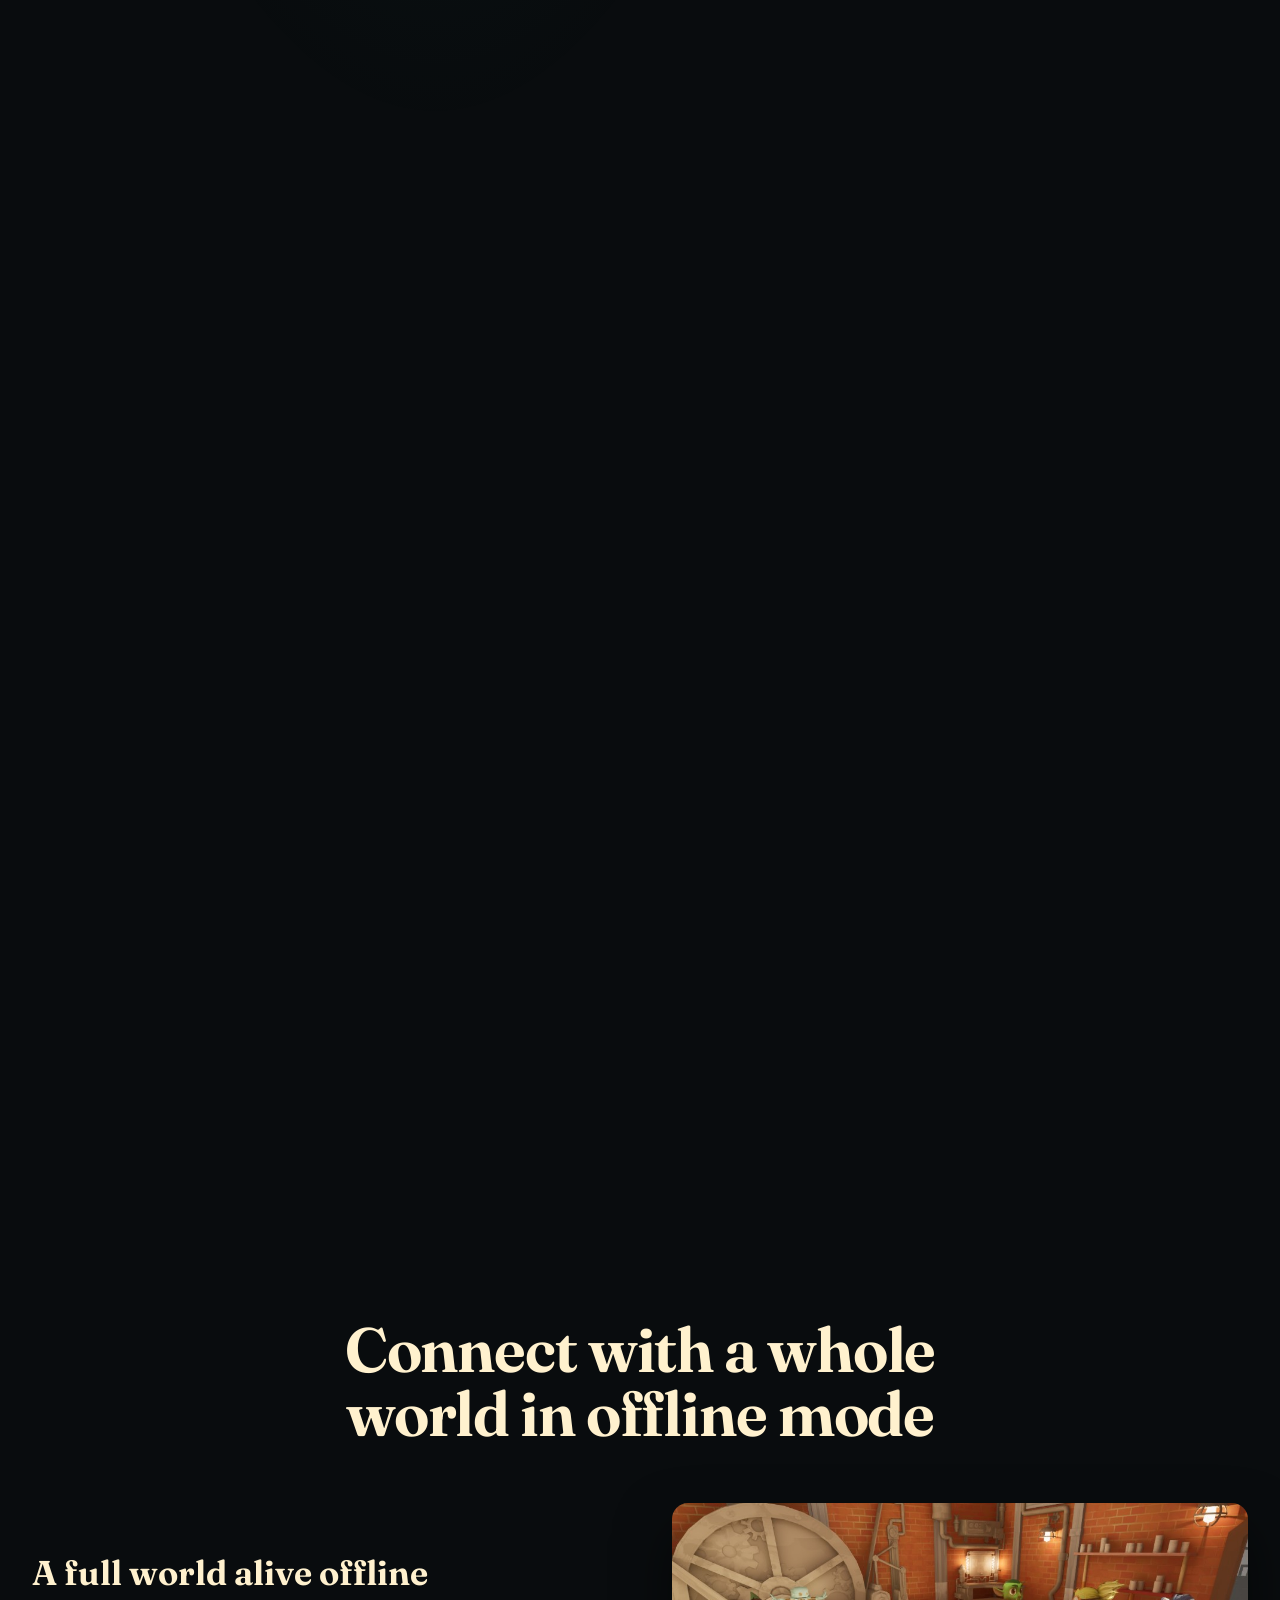
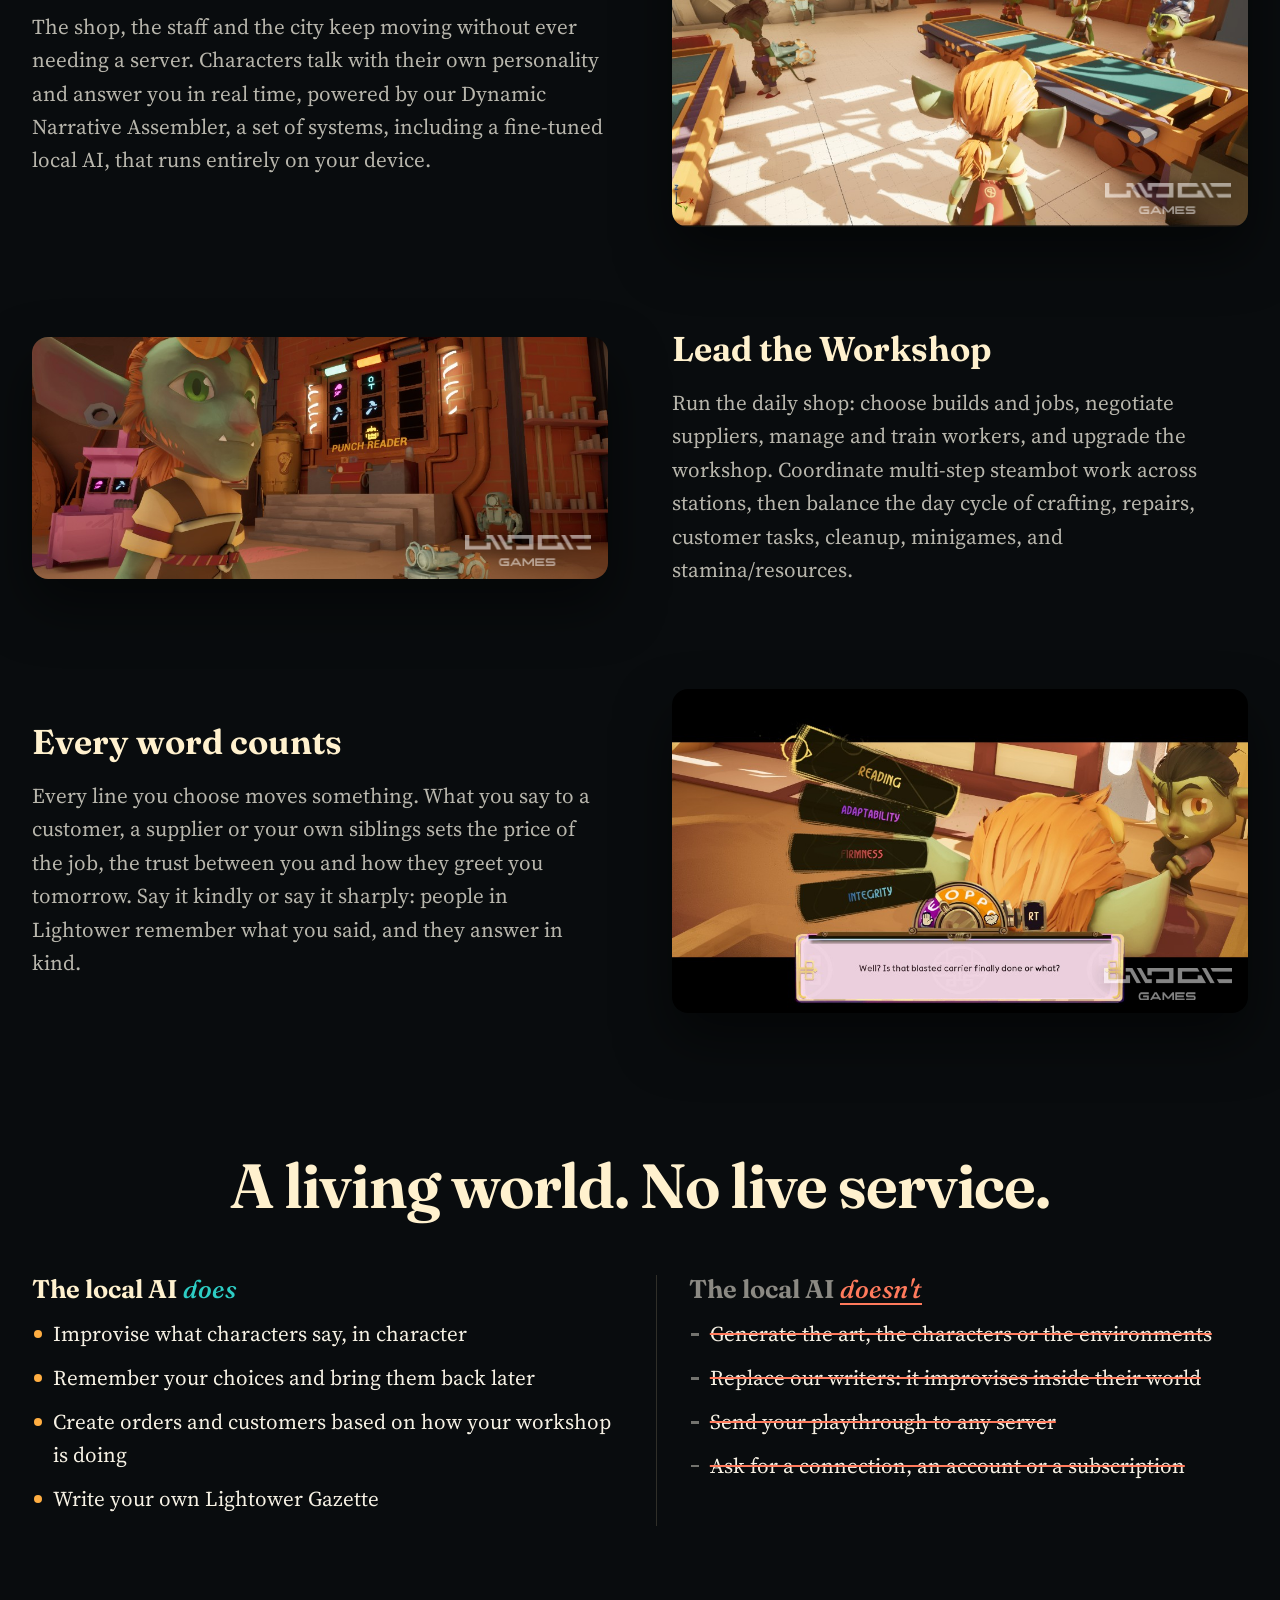
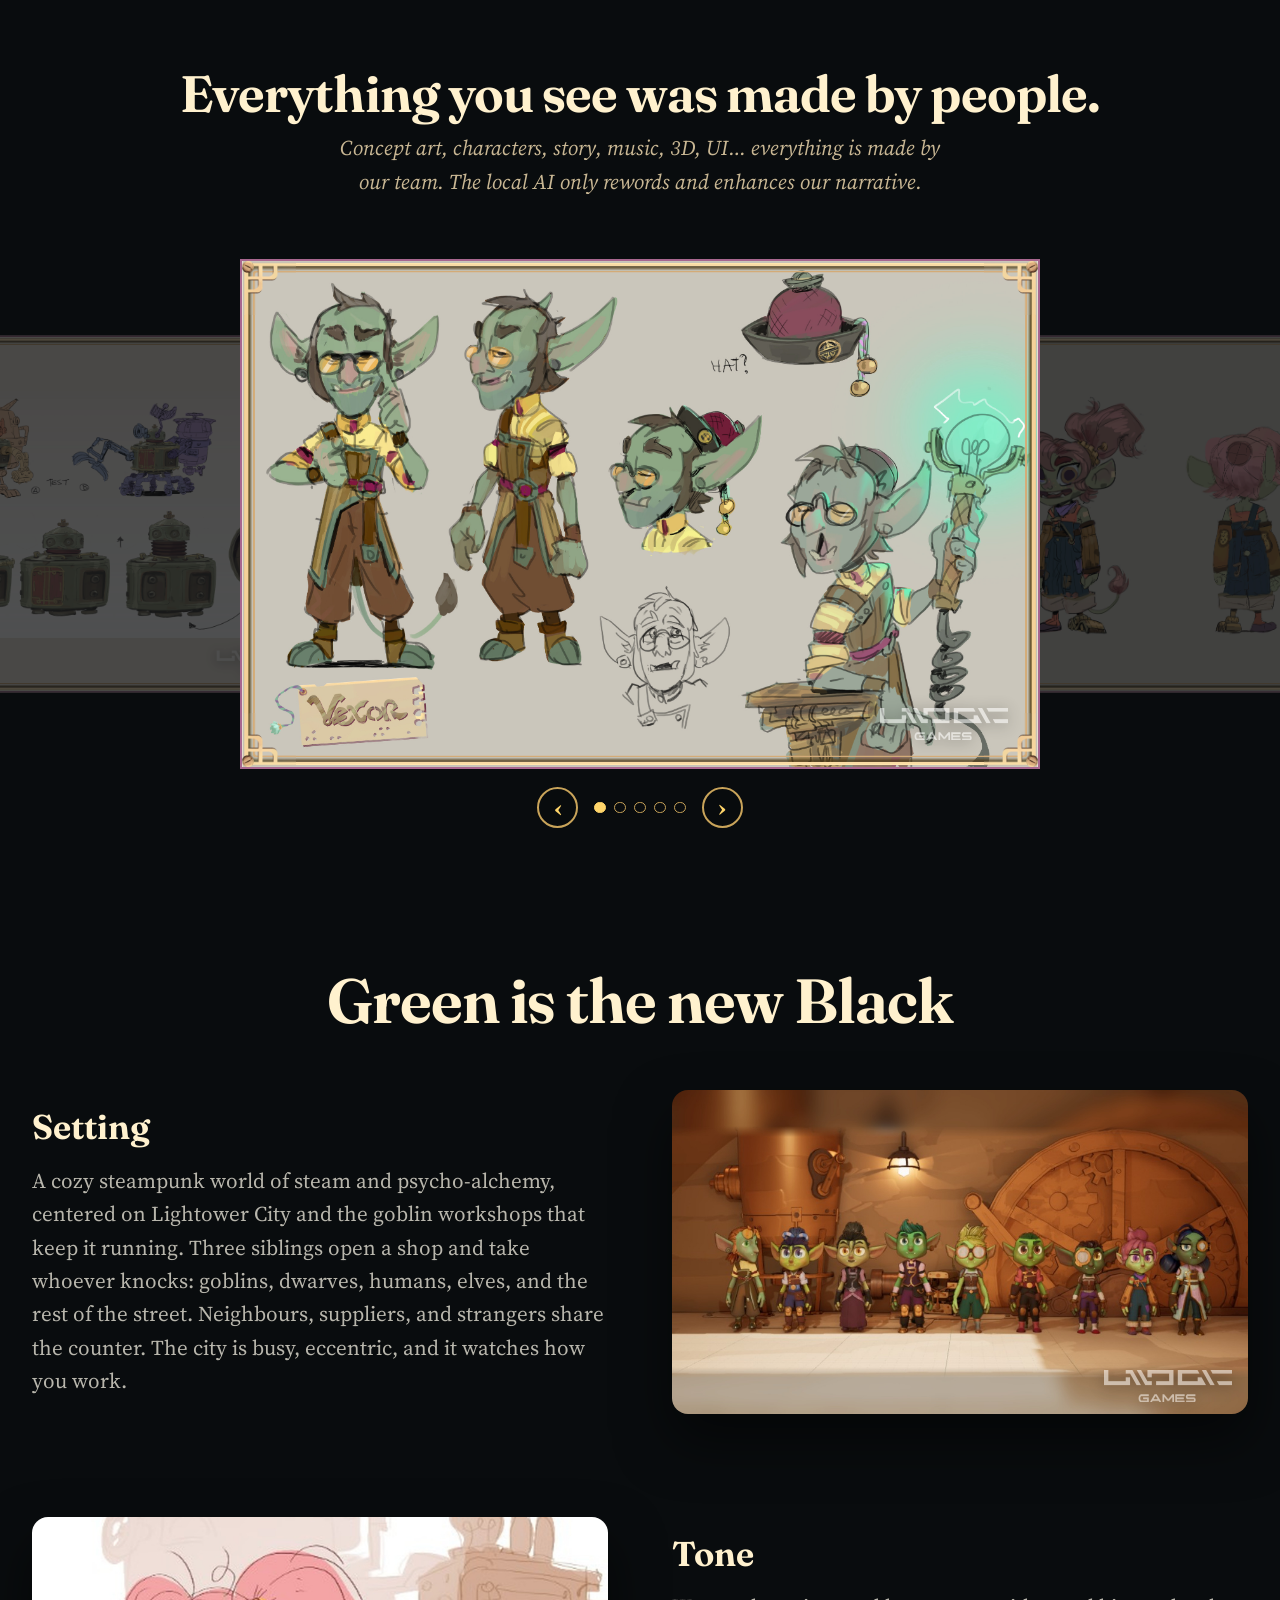
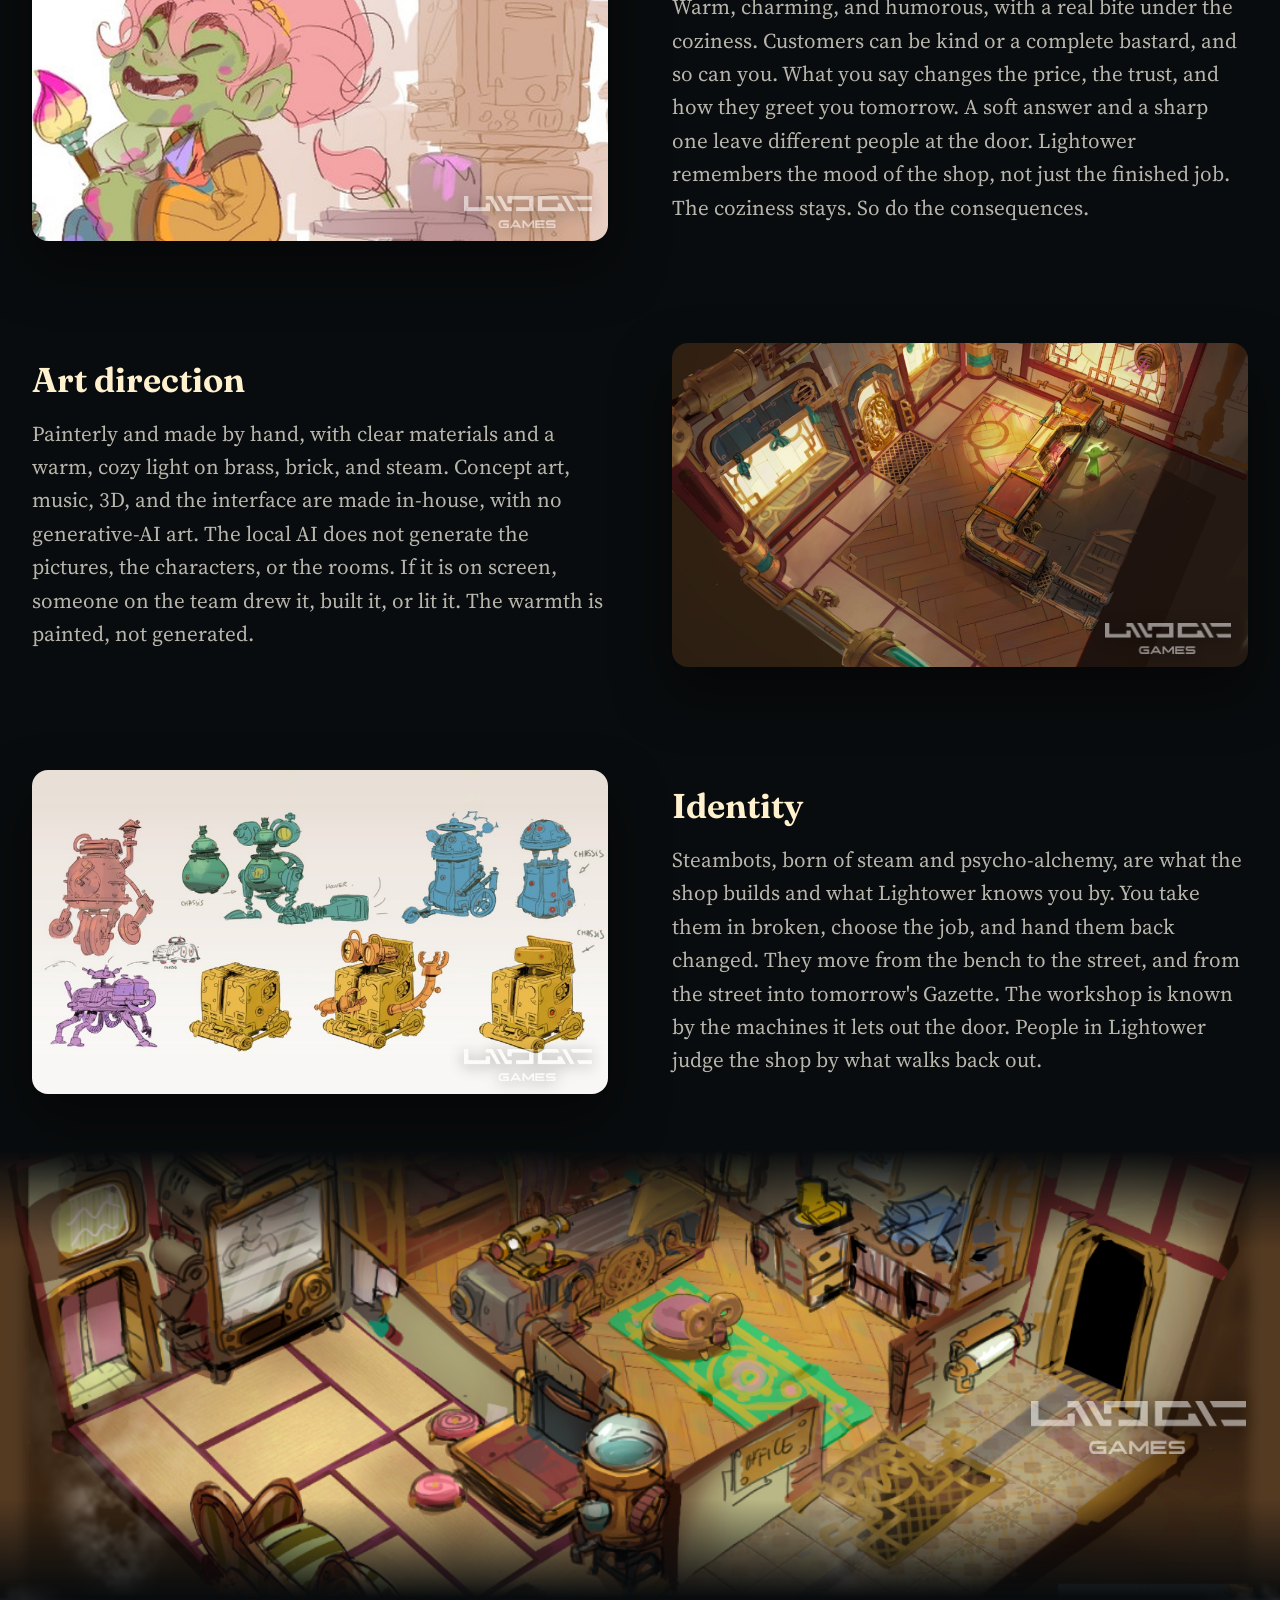
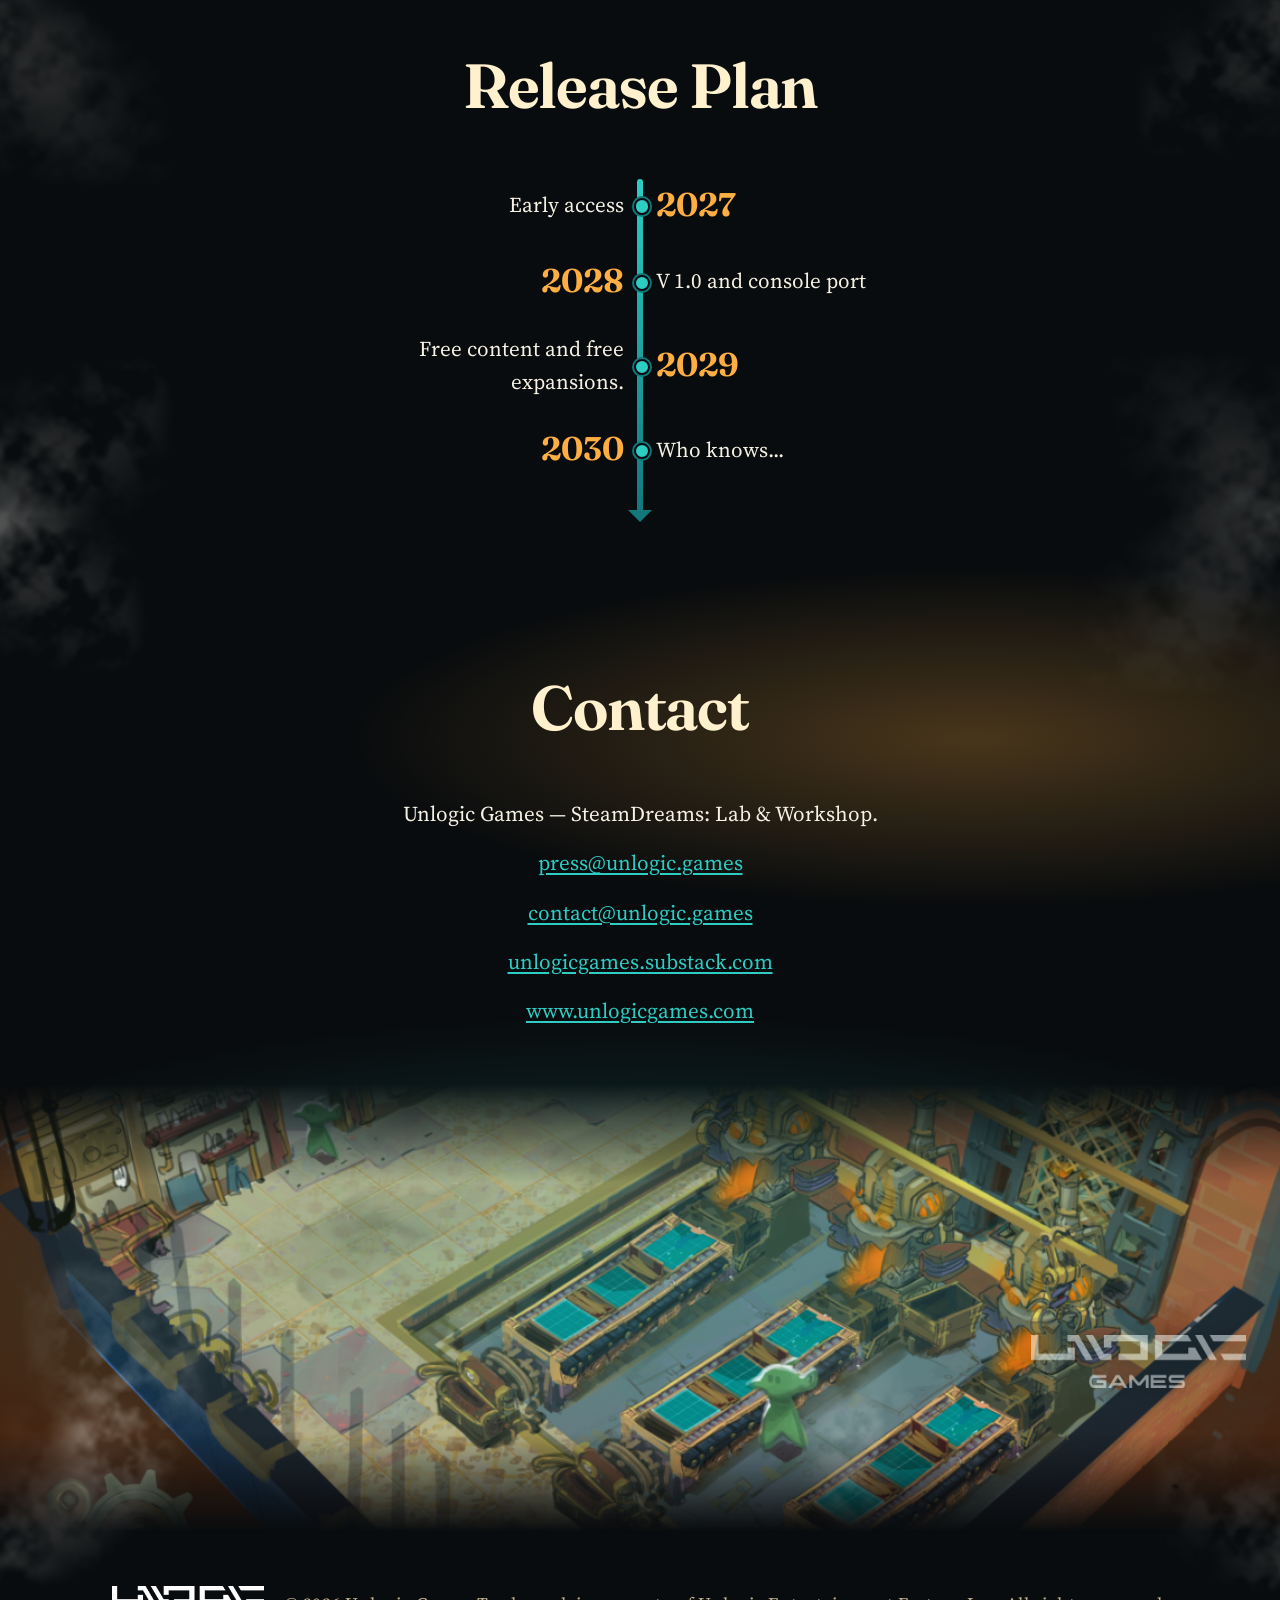
==== commit a4d60248: "Deploying to gh-pages from @ UNLOGIC-GAMES/unlogic.games@5ef2531c76cbbeeeff252e8d7b6ffcc2622bf2bd 🚀" ====
--- a/new/index.html
+++ b/new/index.html
@@ -1599,7 +1599,7 @@
       </div>
 
       <figure class="rail welcome-scene">
-        <img src="assets/images/look/welcome-workshop-ink.webp?v=2" alt="" data-alt="workshop.scene_alt" width="1024" height="668" loading="lazy">
+        <img src="assets/images/look/welcome-workshop-ink.webp?v=3" alt="" data-alt="workshop.scene_alt" width="1024" height="668" loading="lazy">
       </figure>
 
       <div class="rail cluster">
